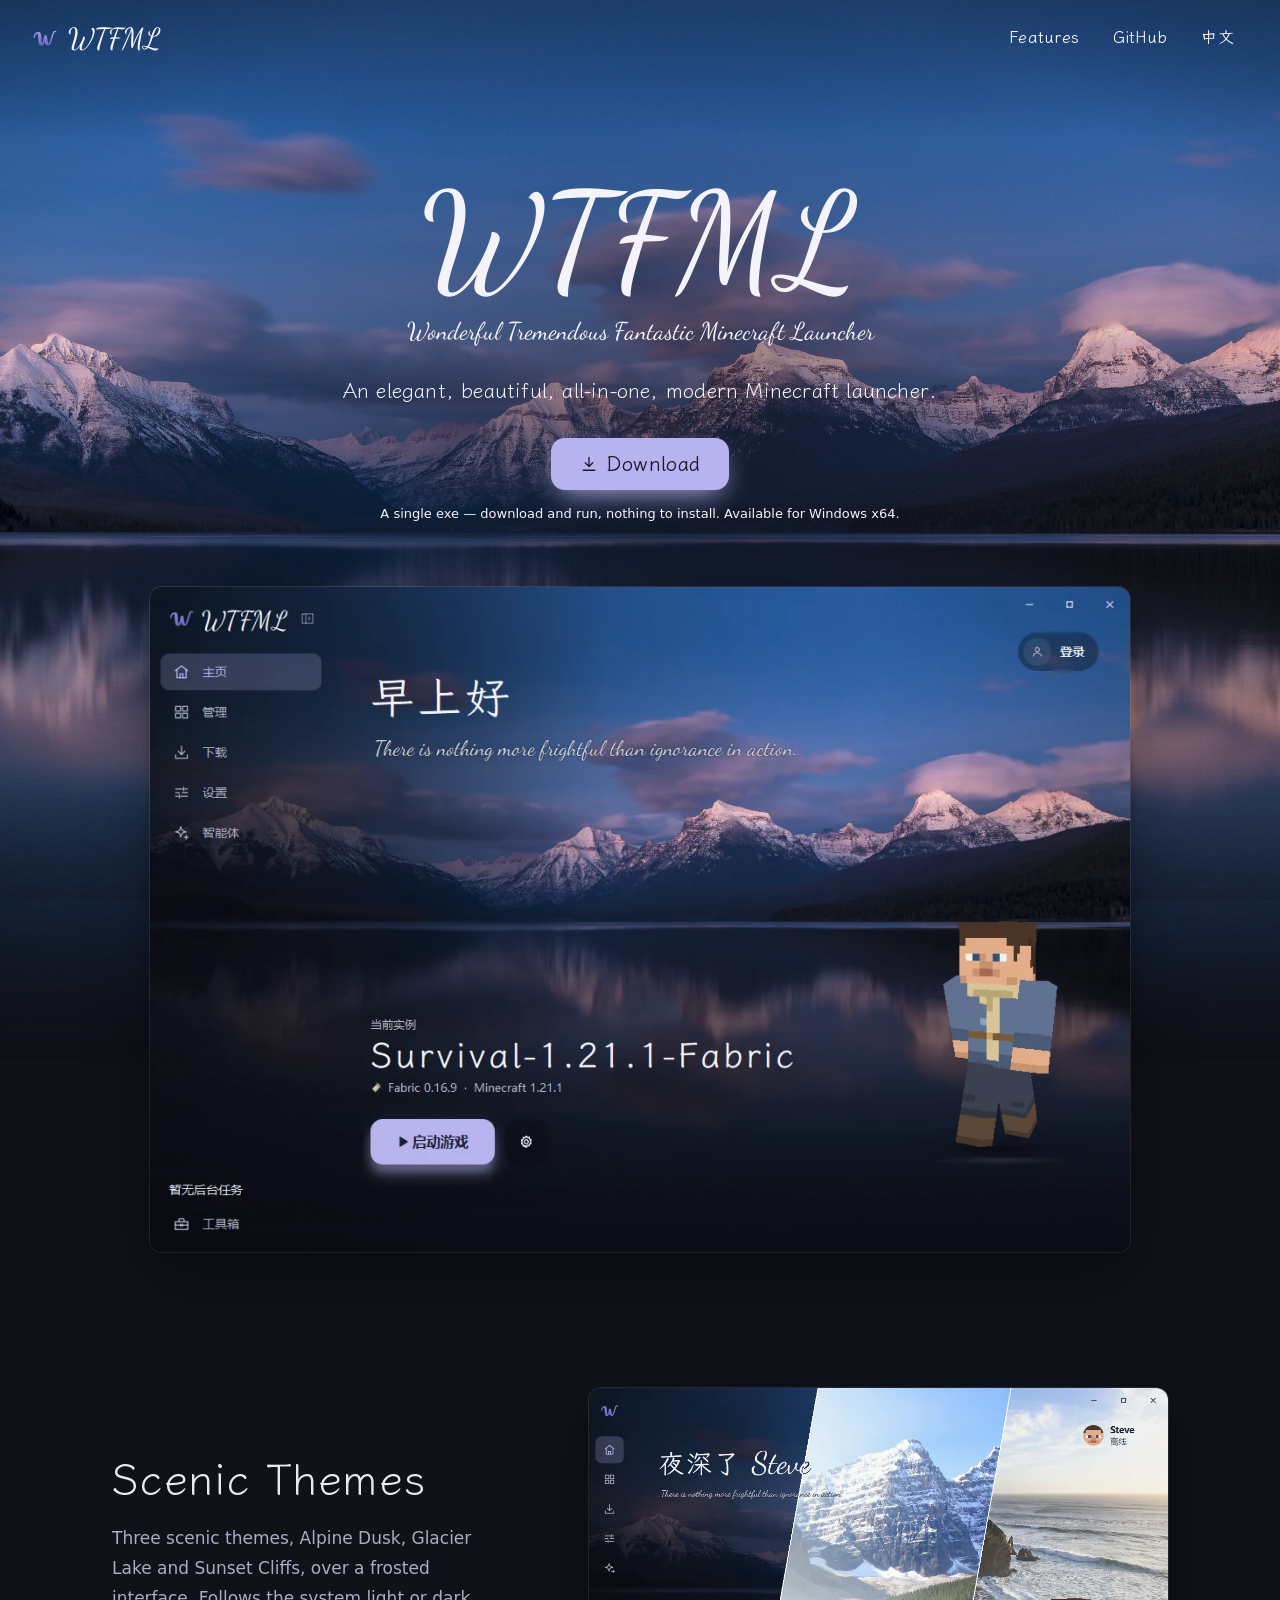
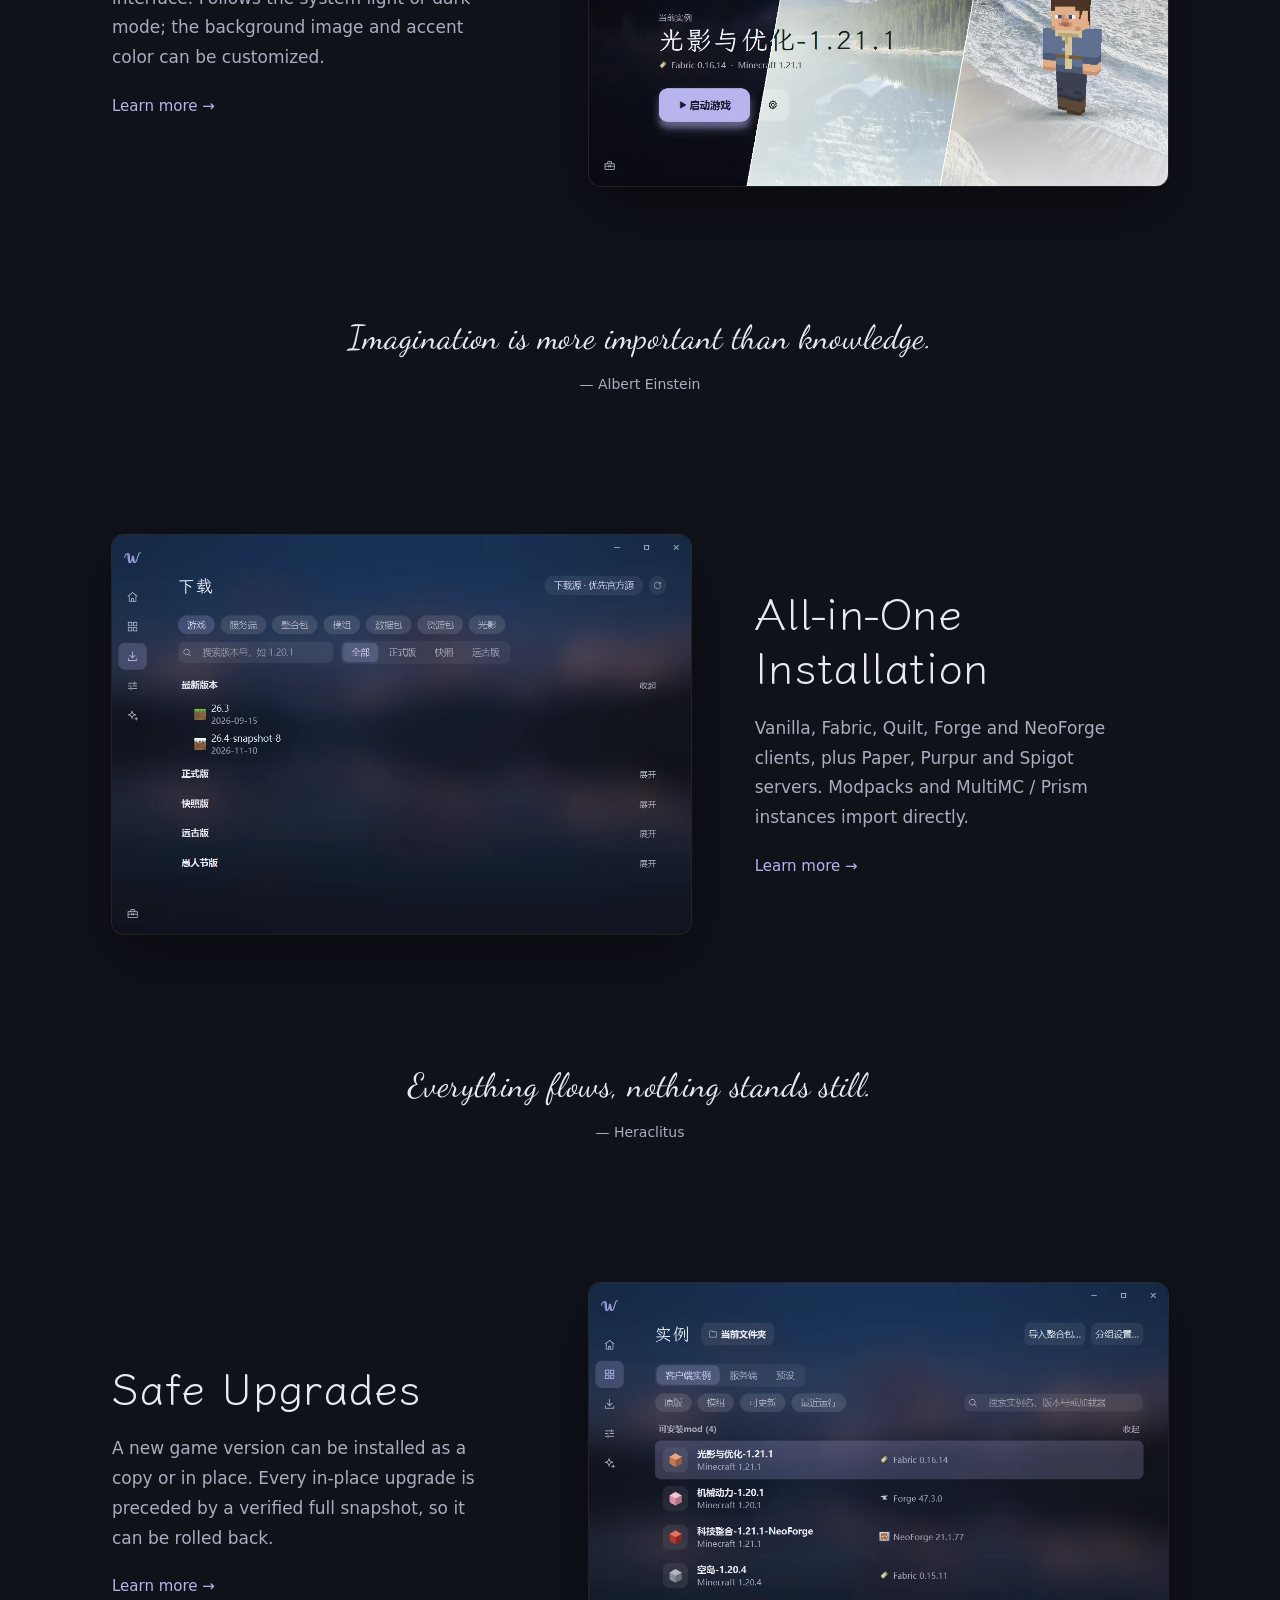
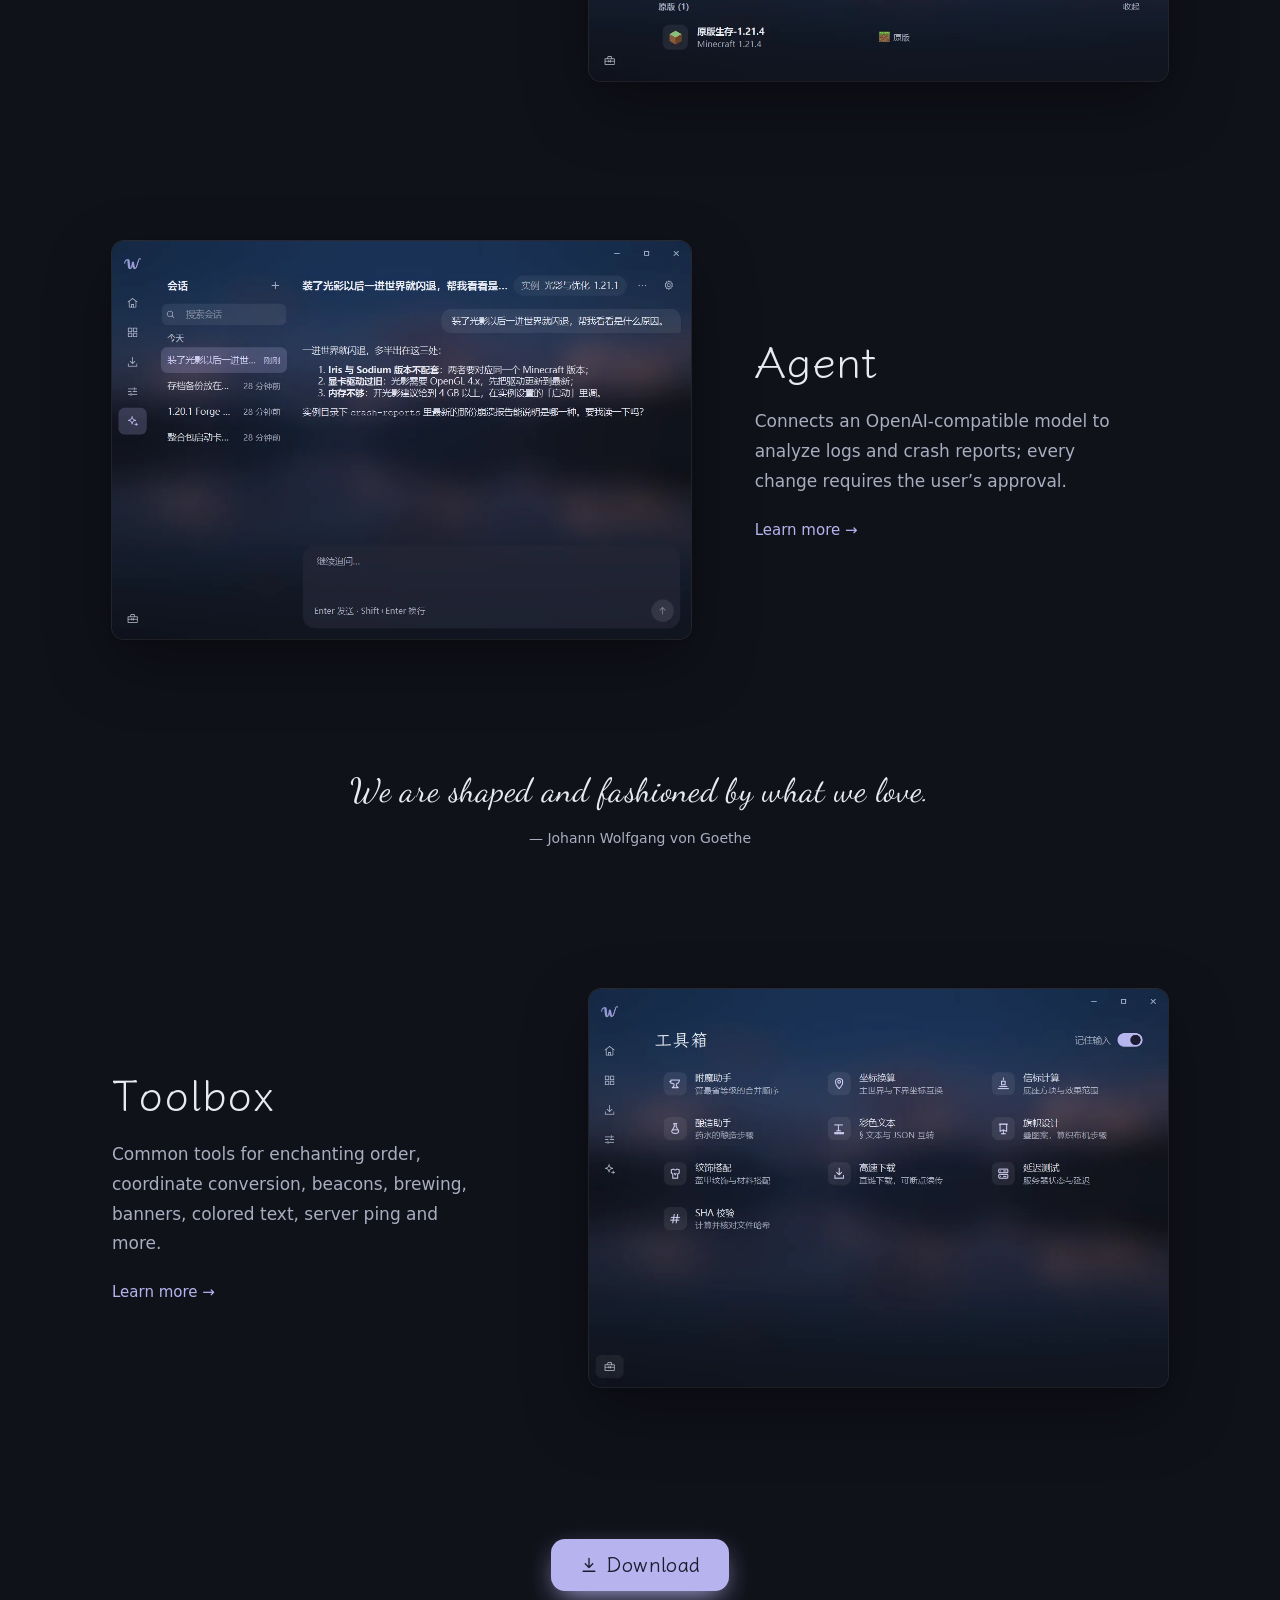
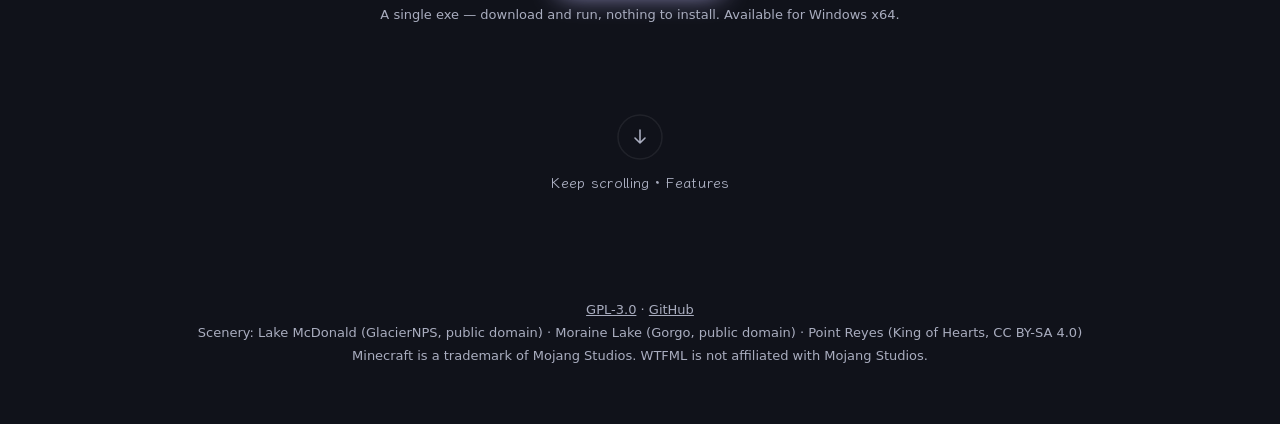
==== en/index.html @ 6bfd7631 "WTFML 官网：首页 + 功能详解，中英两版" ====
<!doctype html>
<html lang="en" data-theme="dark">
<head>
<meta charset="utf-8">
<meta name="viewport" content="width=device-width, initial-scale=1">
<title>WTFML</title>
<meta name="description" content="An elegant, beautiful, all-in-one, modern Minecraft launcher.">
<link rel="alternate" hreflang="zh-CN" href="https://wtfml.github.io/index.html">
<link rel="alternate" hreflang="en" href="https://wtfml.github.io/en/index.html">
<link rel="alternate" hreflang="x-default" href="https://wtfml.github.io/index.html">
<link rel="icon" href="../assets/icon/wtfml.svg" type="image/svg+xml">
<link rel="stylesheet" href="../fonts/fonts.css">
<link rel="stylesheet" href="../css/tokens.css">
<link rel="stylesheet" href="../css/site.css">
</head>
<body class="frost-bg">

<svg width="0" height="0" style="position:absolute" aria-hidden="true">
  <defs><linearGradient id="w-dusk" gradientUnits="userSpaceOnUse" x1="0" y1="4.8" x2="0" y2="19.2"><stop offset="0" stop-color="#A29EE6"/><stop offset="1" stop-color="#6C68BC"/></linearGradient></defs>
</svg>

<header class="hero">
  <nav class="wrap topbar" aria-label="Site">
    <a class="logo" href="./" aria-label="WTFML home"><svg class="mark" viewBox="0 0 24 24" aria-hidden="true"><path d="M2.54 11.76 L2.58 11.42 L2.64 11.11 L2.71 10.81 L2.80 10.53 L2.91 10.26 L3.03 10.00 L3.15 9.75 L3.29 9.53 L3.43 9.31 L3.57 9.11 L3.72 8.93 L3.88 8.77 L4.03 8.62 L4.19 8.49 L4.35 8.37 L4.52 8.28 L4.68 8.20 L4.84 8.13 L5.01 8.09 L5.17 8.07 L5.34 8.08 L5.50 8.13 L5.65 8.21 L5.77 8.33 L5.67 8.38 L5.54 8.40 L5.45 8.44 L5.40 8.52 L5.39 8.66 L5.40 8.86 L5.44 9.11 L5.47 9.41 L5.51 9.76 L5.55 10.15 L5.58 10.56 L5.61 11.01 L5.64 11.48 L5.67 11.97 L5.70 12.48 L5.74 13.00 L5.78 13.54 L5.83 14.08 L5.89 14.63 L5.96 15.18 L6.05 15.73 L6.15 16.28 L6.28 16.82 L6.43 17.35 L6.56 17.67 L6.71 17.96 L6.89 18.23 L7.11 18.47 L7.36 18.67 L7.63 18.84 L7.93 18.95 L8.22 19.02 L8.52 19.04 L8.80 19.03 L9.06 18.99 L9.31 18.92 L9.54 18.83 L9.76 18.73 L9.97 18.61 L10.16 18.46 L10.34 18.29 L10.51 18.11 L10.67 17.91 L10.82 17.69 L10.95 17.45 L11.08 17.20 L11.20 16.93 L11.30 16.64 L11.39 16.38 L11.46 16.13 L11.53 15.89 L11.59 15.64 L11.66 15.39 L11.72 15.14 L11.77 14.89 L11.83 14.65 L11.88 14.40 L11.93 14.16 L11.98 13.92 L12.02 13.68 L12.07 13.44 L12.12 13.21 L12.16 12.98 L12.20 12.76 L12.24 12.54 L12.29 12.32 L12.33 12.11 L12.37 11.90 L12.42 11.70 L12.46 11.51 L12.50 11.32 L12.55 11.13 L12.57 11.06 L12.58 11.01 L12.59 10.97 L12.60 10.94 L12.61 10.93 L12.61 10.92 L12.61 10.92 L12.60 10.94 L12.57 10.97 L12.52 11.02 L12.45 11.08 L12.35 11.15 L12.21 11.23 L12.03 11.29 L11.83 11.31 L11.64 11.31 L11.46 11.29 L11.31 11.26 L11.20 11.22 L11.12 11.18 L11.06 11.16 L11.02 11.14 L10.99 11.13 L10.96 11.03 L10.99 11.30 L11.02 11.60 L11.06 11.90 L11.11 12.20 L11.15 12.51 L11.19 12.82 L11.23 13.12 L11.28 13.43 L11.32 13.73 L11.37 14.03 L11.42 14.33 L11.47 14.63 L11.52 14.93 L11.58 15.22 L11.64 15.50 L11.71 15.78 L11.78 16.06 L11.86 16.33 L11.94 16.60 L12.04 16.86 L12.15 17.12 L12.27 17.36 L12.41 17.60 L12.59 17.85 L12.81 18.10 L13.06 18.31 L13.32 18.49 L13.60 18.62 L13.89 18.71 L14.18 18.77 L14.46 18.79 L14.73 18.78 L14.99 18.75 L15.23 18.70 L15.46 18.64 L15.69 18.56 L15.91 18.46 L16.11 18.34 L16.31 18.20 L16.49 18.04 L16.67 17.87 L16.83 17.68 L16.99 17.48 L17.13 17.27 L17.27 17.04 L17.40 16.80 L17.51 16.55 L17.62 16.28 L17.75 15.90 L17.87 15.53 L17.99 15.16 L18.11 14.78 L18.23 14.39 L18.35 13.99 L18.48 13.60 L18.60 13.20 L18.72 12.80 L18.85 12.40 L18.97 12.00 L19.09 11.60 L19.22 11.20 L19.34 10.81 L19.46 10.42 L19.58 10.04 L19.70 9.66 L19.82 9.29 L19.93 8.92 L20.05 8.57 L20.16 8.22 L20.27 7.89 L20.39 7.57 L20.50 7.27 L20.55 7.14 L20.60 7.02 L20.66 6.91 L20.72 6.82 L20.78 6.73 L20.84 6.65 L20.90 6.59 L20.97 6.53 L21.03 6.48 L21.08 6.45 L21.14 6.42 L21.18 6.40 L21.22 6.39 L21.26 6.38 L21.29 6.39 L21.30 6.39 L21.32 6.40 L21.33 6.41 L21.35 6.41 L21.37 6.42 L21.40 6.44 L21.42 6.48 L21.45 6.53 L21.49 6.62 L21.60 6.80 L21.77 6.93 L21.97 6.98 L22.18 6.95 L22.36 6.84 L22.48 6.68 L22.53 6.48 L22.51 6.27 L22.46 6.12 L22.39 5.95 L22.29 5.79 L22.19 5.65 L22.06 5.52 L21.91 5.42 L21.75 5.34 L21.58 5.29 L21.41 5.26 L21.24 5.25 L21.07 5.26 L20.90 5.29 L20.74 5.34 L20.58 5.40 L20.43 5.48 L20.28 5.57 L20.13 5.67 L19.99 5.79 L19.86 5.92 L19.73 6.06 L19.61 6.21 L19.50 6.38 L19.39 6.56 L19.29 6.75 L19.15 7.07 L19.01 7.40 L18.87 7.74 L18.73 8.09 L18.59 8.45 L18.45 8.82 L18.31 9.19 L18.18 9.58 L18.05 9.96 L17.92 10.36 L17.79 10.75 L17.66 11.15 L17.54 11.55 L17.41 11.96 L17.29 12.36 L17.17 12.76 L17.04 13.15 L16.92 13.55 L16.80 13.94 L16.68 14.32 L16.56 14.70 L16.44 15.07 L16.32 15.43 L16.21 15.77 L16.13 15.96 L16.05 16.14 L15.96 16.31 L15.87 16.46 L15.78 16.60 L15.68 16.73 L15.58 16.84 L15.48 16.93 L15.39 17.01 L15.30 17.08 L15.21 17.12 L15.14 17.16 L15.07 17.18 L15.00 17.18 L14.95 17.15 L14.91 17.11 L14.88 17.05 L14.87 16.98 L14.88 16.90 L14.89 16.82 L14.90 16.74 L14.90 16.65 L14.90 16.56 L14.88 16.46 L14.88 16.37 L14.85 16.24 L14.81 16.09 L14.77 15.92 L14.72 15.75 L14.67 15.55 L14.63 15.35 L14.58 15.13 L14.53 14.89 L14.49 14.65 L14.44 14.40 L14.40 14.13 L14.35 13.86 L14.31 13.58 L14.27 13.30 L14.23 13.00 L14.19 12.71 L14.14 12.40 L14.10 12.10 L14.06 11.79 L14.01 11.48 L13.96 11.16 L13.91 10.85 L13.84 10.51 L13.76 10.26 L13.70 10.14 L13.62 10.01 L13.51 9.89 L13.38 9.78 L13.22 9.67 L13.02 9.59 L12.79 9.53 L12.55 9.50 L12.29 9.51 L12.06 9.56 L11.86 9.65 L11.71 9.75 L11.58 9.85 L11.48 9.94 L11.40 10.03 L11.34 10.13 L11.29 10.22 L11.24 10.31 L11.20 10.40 L11.17 10.50 L11.14 10.59 L11.11 10.69 L11.09 10.78 L11.05 10.97 L11.00 11.17 L10.95 11.38 L10.90 11.59 L10.86 11.81 L10.82 12.03 L10.77 12.25 L10.73 12.48 L10.69 12.70 L10.64 12.93 L10.60 13.16 L10.55 13.39 L10.51 13.63 L10.46 13.86 L10.41 14.09 L10.36 14.33 L10.31 14.56 L10.26 14.80 L10.20 15.03 L10.14 15.26 L10.08 15.49 L10.02 15.72 L9.95 15.95 L9.89 16.16 L9.81 16.37 L9.72 16.57 L9.64 16.74 L9.55 16.89 L9.46 17.03 L9.37 17.14 L9.28 17.23 L9.20 17.31 L9.13 17.36 L9.07 17.40 L9.02 17.42 L8.98 17.41 L8.96 17.38 L8.96 17.33 L8.98 17.27 L9.02 17.21 L9.08 17.15 L9.14 17.09 L9.19 17.03 L9.23 16.97 L9.25 16.90 L9.25 16.82 L9.25 16.71 L9.23 16.58 L9.14 16.15 L9.05 15.71 L8.98 15.25 L8.91 14.78 L8.86 14.29 L8.81 13.79 L8.76 13.29 L8.73 12.79 L8.69 12.28 L8.66 11.78 L8.63 11.29 L8.60 10.80 L8.56 10.33 L8.52 9.87 L8.47 9.42 L8.41 8.99 L8.33 8.57 L8.22 8.16 L8.07 7.77 L7.86 7.41 L7.59 7.06 L7.23 6.76 L6.79 6.53 L6.35 6.44 L5.96 6.44 L5.62 6.47 L5.29 6.51 L4.97 6.56 L4.66 6.62 L4.35 6.72 L4.06 6.83 L3.78 6.98 L3.52 7.15 L3.27 7.34 L3.03 7.55 L2.81 7.79 L2.61 8.04 L2.42 8.31 L2.25 8.59 L2.09 8.89 L1.96 9.20 L1.84 9.53 L1.74 9.86 L1.65 10.21 L1.59 10.56 L1.53 10.92 L1.49 11.29 L1.46 11.65 L1.48 11.86 L1.58 12.05 L1.75 12.18 L1.95 12.24 L2.16 12.22 L2.34 12.12 L2.48 11.96 Z"/></svg><span>WTFML</span></a>
    <a class="nav-item" href="features.html">Features</a>
    <a class="nav-item" href="https://github.com/wtfml/WTFML">GitHub</a>
    <a class="nav-item lang" href="../index.html" hreflang="zh-CN" lang="zh-CN" data-lang="zh" aria-label="切换到中文">中文</a>
  </nav>

  <div class="wrap intro">
    <h1 class="wordmark">WTFML</h1>
    <p class="subtitle" lang="en">Wonderful Tremendous Fantastic Minecraft Launcher</p>
    <p class="tagline"><span>An elegant, beautiful, all-in-one,</span> <span>modern Minecraft launcher.</span></p>
    <a class="btn primary lg" href="https://github.com/wtfml/WTFML/releases/latest">
      <svg class="ico" viewBox="0 0 24 24" aria-hidden="true"><path d="M12 4v11m-4.5-4.5L12 15l4.5-4.5M5 19.5h14"/></svg>Download</a>
    <p class="note cap">A single exe — download and run, nothing to install. Available for Windows x64.</p>
    <img class="shot peek" src="../assets/shots/shot-home.webp" alt="Home page: greeting, quote of the day, current instance and Play button" width="1120" height="760">
  </div>
</header>

<main class="wrap">
  <section class="feature" aria-labelledby="f-look">
    <div class="feature-copy">
      <h2 id="f-look">Scenic Themes</h2>
      <p>Three scenic themes, Alpine Dusk, Glacier Lake and Sunset Cliffs, over a frosted interface. Follows the system light or dark mode; the background image and accent color can be customized.</p>
      <a class="more" href="features.html#appearance">Learn more →</a>
    </div>
    <img class="shot" src="../assets/shots/themes.webp" alt="The home page in all three themes" width="1125" height="774" loading="lazy">
  </section>

  <figure class="quote">
    <blockquote lang="en">Imagination is more important than knowledge.</blockquote>
    <figcaption>— Albert Einstein</figcaption>
  </figure>

  <section class="feature flip" aria-labelledby="f-install">
    <div class="feature-copy">
      <h2 id="f-install">All-in-One Installation</h2>
      <p>Vanilla, Fabric, Quilt, Forge and NeoForge clients, plus Paper, Purpur and Spigot servers. Modpacks and MultiMC / Prism instances import directly.</p>
      <a class="more" href="features.html#install">Learn more →</a>
    </div>
    <img class="shot" src="../assets/shots/shot-download.webp" alt="Download page" width="1125" height="774" loading="lazy">
  </section>

  <figure class="quote">
    <blockquote lang="en">Everything flows, nothing stands still.</blockquote>
    <figcaption>— Heraclitus</figcaption>
  </figure>

  <section class="feature" aria-labelledby="f-upgrade">
    <div class="feature-copy">
      <h2 id="f-upgrade">Safe Upgrades</h2>
      <p>A new game version can be installed as a copy or in place. Every in-place upgrade is preceded by a verified full snapshot, so it can be rolled back.</p>
      <a class="more" href="features.html#instances">Learn more →</a>
    </div>
    <img class="shot" src="../assets/shots/shot-library.webp" alt="Library page: instances and groups" width="1125" height="774" loading="lazy">
  </section>
  <section class="feature flip" aria-labelledby="f-agent">
    <div class="feature-copy">
      <h2 id="f-agent">Agent</h2>
      <p>Connects an OpenAI-compatible model to analyze logs and crash reports; every change requires the user&#8217;s approval.</p>
      <a class="more" href="features.html#agent">Learn more →</a>
    </div>
    <img class="shot" src="../assets/shots/shot-agent.webp" alt="Agent page: a conversation about the selected instance" width="1125" height="774" loading="lazy">
  </section>

  <figure class="quote">
    <blockquote lang="en">We are shaped and fashioned by what we love.</blockquote>
    <figcaption>— Johann Wolfgang von Goethe</figcaption>
  </figure>

  <section class="feature" aria-labelledby="f-toolbox">
    <div class="feature-copy">
      <h2 id="f-toolbox">Toolbox</h2>
      <p>Common tools for enchanting order, coordinate conversion, beacons, brewing, banners, colored text, server ping and more.</p>
      <a class="more" href="features.html#toolbox">Learn more →</a>
    </div>
    <img class="shot" src="../assets/shots/shot-toolbox.webp" alt="Toolbox" width="1125" height="774" loading="lazy">
  </section>

  <section class="closing" aria-label="Download">
    <a class="btn primary lg" href="https://github.com/wtfml/WTFML/releases/latest">
      <svg class="ico" viewBox="0 0 24 24" aria-hidden="true"><path d="M12 4v11m-4.5-4.5L12 15l4.5-4.5M5 19.5h14"/></svg>Download</a>
    <p class="cap">A single exe — download and run, nothing to install. Available for Windows x64.</p>
  </section>
</main>

<a class="next-page" href="features.html" data-next>
  <span class="next-ring" aria-hidden="true"><svg viewBox="0 0 48 48"><circle class="track" cx="24" cy="24" r="22"/><circle class="fill" cx="24" cy="24" r="22" pathLength="1"/></svg><svg class="next-arrow" viewBox="0 0 48 48"><path d="M24 17v13m-5-5 5 5 5-5"/></svg></span>
  <span>Keep scrolling · Features</span>
</a>

<footer class="wrap site-foot">
  <p><a href="https://github.com/wtfml/WTFML/blob/main/LICENSE">GPL-3.0</a> · <a href="https://github.com/wtfml/WTFML">GitHub</a></p>
  <p>Scenery: Lake McDonald (GlacierNPS, public domain) · Moraine Lake (Gorgo, public domain) · Point Reyes (King of Hearts, CC BY-SA 4.0)</p>
  <p>Minecraft is a trademark of Mojang Studios. WTFML is not affiliated with Mojang Studios.</p>
</footer>

<script src="../js/lang.js"></script>
<script src="../js/motion.js"></script>
</body>
</html>
---- fonts/fonts.css ----
/* 自托管字体：霞鹜文楷 Light/Regular（lxgw-wenkai-webfont 1.7.0，unicode-range 分片）+ Dancing Script 400 latin（@fontsource 5.3.0）；许可见各目录 OFL.txt */
/* LXGW WenKai [4] */
@font-face {
  font-family: 'LXGW WenKai';
  font-style: normal;
  font-weight: 300;
  font-display: swap;
  src: url('./lxgw-wenkai/lxgwwenkai-light-subset-4.woff2') format('woff2');
  unicode-range: U+1f1e9-1f1f5, U+1f1f7-1f1ff, U+1f21a, U+1f232, U+1f234-1f237, U+1f250-1f251, U+1f300, U+1f302-1f308, U+1f30a-1f311, U+1f315, U+1f319-1f320, U+1f324, U+1f327, U+1f32a, U+1f32c-1f32d, U+1f330-1f357, U+1f359-1f37e
}
/* LXGW WenKai [5] */
@font-face {
  font-family: 'LXGW WenKai';
  font-style: normal;
  font-weight: 300;
  font-display: swap;
  src: url('./lxgw-wenkai/lxgwwenkai-light-subset-5.woff2') format('woff2');
  unicode-range: U+fee3, U+fef3, U+ff03-ff04, U+ff07, U+ff0a, U+ff17-ff19, U+ff1c-ff1d, U+ff20-ff3a, U+ff3c, U+ff3e-ff5b, U+ff5d, U+ff61-ff65, U+ff67-ff6a, U+ff6c, U+ff6f-ff78, U+ff7a-ff7d, U+ff80-ff84, U+ff86, U+ff89-ff8e, U+ff92, U+ff97-ff9b, U+ff9d-ff9f, U+ffe0-ffe4, U+ffe6, U+ffe9, U+ffeb, U+ffed, U+fffc, U+1f004, U+1f170-1f171, U+1f192-1f195, U+1f198-1f19a, U+1f1e6-1f1e8
}
/* LXGW WenKai [6] */
@font-face {
  font-family: 'LXGW WenKai';
  font-style: normal;
  font-weight: 300;
  font-display: swap;
  src: url('./lxgw-wenkai/lxgwwenkai-light-subset-6.woff2') format('woff2');
  unicode-range: U+f0a7, U+f0b2, U+f0b7, U+f0c9, U+f0d8, U+f0da, U+f0dc-f0dd, U+f0e0, U+f0e6, U+f0eb, U+f0fc, U+f101, U+f104-f105, U+f107, U+f10b, U+f11b, U+f14b, U+f18a, U+f193, U+f1d6-f1d7, U+f244, U+f27a, U+f296, U+f2ae, U+f471, U+f4b3, U+f610-f611, U+f880-f881, U+f8ec, U+f8f5, U+f8ff, U+f901, U+f90a, U+f92c-f92d, U+f934, U+f937, U+f941, U+f965, U+f967, U+f969, U+f96b, U+f96f, U+f974, U+f978-f979, U+f97e, U+f981, U+f98a, U+f98e, U+f997, U+f99c, U+f9b2, U+f9b5, U+f9ba, U+f9be, U+f9ca, U+f9d0-f9d1, U+f9dd, U+f9e0-f9e1, U+f9e4, U+f9f7, U+fa00-fa01, U+fa08, U+fa0a, U+fa11, U+fb01-fb02, U+fdfc, U+fe0e, U+fe30-fe31, U+fe33-fe44, U+fe49-fe52, U+fe54-fe57, U+fe59-fe66, U+fe68-fe6b, U+fe8e, U+fe92-fe93, U+feae, U+feb8, U+fecb-fecc, U+fee0
}
/* LXGW WenKai [21] */
@font-face {
  font-family: 'LXGW WenKai';
  font-style: normal;
  font-weight: 300;
  font-display: swap;
  src: url('./lxgw-wenkai/lxgwwenkai-light-subset-21.woff2') format('woff2');
  unicode-range: U+9f3d-9f3e, U+9f41, U+9f4a-9f4b, U+9f51-9f52, U+9f61-9f63, U+9f66-9f67, U+9f80-9f81, U+9f83, U+9f85-9f8d, U+9f90-9f91, U+9f94-9f96, U+9f98, U+9f9b-9f9c, U+9f9e, U+9fa0, U+9fa2, U+9ff4, U+a001, U+a007, U+a025, U+a046-a047, U+a057, U+a072, U+a078-a079, U+a083, U+a085, U+a100, U+a118, U+a132, U+a134, U+a1f4, U+a242, U+a4a6, U+a4aa, U+a4b0-a4b1, U+a4b3, U+a9c1-a9c2, U+ac00-ac01, U+ac04, U+ac08, U+ac10-ac11, U+ac13-ac16, U+ac19, U+ac1c-ac1d, U+ac24, U+ac70-ac71, U+ac74, U+ac77-ac78, U+ac80-ac81, U+ac83, U+ac8c, U+ac90, U+ac9f-aca0, U+aca8-aca9, U+acac, U+acb0, U+acbd, U+acc1, U+acc4, U+ace0-ace1, U+ace4, U+ace8, U+acf3, U+acf5, U+acfc-acfd, U+ad00, U+ad0c, U+ad11, U+ad1c, U+ad34, U+ad50, U+ad64, U+ad6c, U+ad70, U+ad74, U+ad7f, U+ad81, U+ad8c, U+adc0, U+adc8, U+addc, U+ade0, U+adf8-adf9, U+adfc, U+ae00, U+ae08-ae09, U+ae0b, U+ae30, U+ae34, U+ae38, U+ae40, U+ae4a, U+ae4c, U+ae54, U+ae68, U+aebc, U+aed8, U+af2c-af2d, U+af34
}
/* LXGW WenKai [22] */
@font-face {
  font-family: 'LXGW WenKai';
  font-style: normal;
  font-weight: 300;
  font-display: swap;
  src: url('./lxgw-wenkai/lxgwwenkai-light-subset-22.woff2') format('woff2');
  unicode-range: U+9dfa, U+9e0a, U+9e11, U+9e1a, U+9e1e, U+9e20, U+9e22, U+9e28-9e2c, U+9e2e-9e33, U+9e35-9e3b, U+9e3e, U+9e40-9e44, U+9e46-9e4e, U+9e51, U+9e53, U+9e55-9e58, U+9e5a-9e5c, U+9e5e-9e63, U+9e66-9e6e, U+9e71, U+9e73, U+9e75, U+9e78-9e79, U+9e7c-9e7e, U+9e82, U+9e86-9e88, U+9e8b-9e8c, U+9e90-9e91, U+9e93, U+9e95, U+9e97, U+9e9d, U+9ea4-9ea5, U+9ea9-9eaa, U+9eb4-9eb5, U+9eb8-9eba, U+9ebc-9ebf, U+9ec3, U+9ec9, U+9ecd, U+9ed0, U+9ed2-9ed3, U+9ed5-9ed6, U+9ed9, U+9edc-9edd, U+9edf-9ee0, U+9ee2, U+9ee5, U+9ee7-9eea, U+9eef, U+9ef1, U+9ef3-9ef4, U+9ef6, U+9ef9, U+9efb-9efc, U+9efe, U+9f0b, U+9f0d, U+9f10, U+9f14, U+9f17, U+9f19, U+9f22, U+9f29, U+9f2c, U+9f2f, U+9f31, U+9f37, U+9f39
}
/* LXGW WenKai [23] */
@font-face {
  font-family: 'LXGW WenKai';
  font-style: normal;
  font-weight: 300;
  font-display: swap;
  src: url('./lxgw-wenkai/lxgwwenkai-light-subset-23.woff2') format('woff2');
  unicode-range: U+9c3b, U+9c40, U+9c47-9c49, U+9c53, U+9c57, U+9c64, U+9c72, U+9c77-9c78, U+9c7b, U+9c7f-9c80, U+9c82-9c83, U+9c85-9c8c, U+9c8e-9c92, U+9c94-9c9b, U+9c9e-9ca3, U+9ca5-9ca7, U+9ca9, U+9cab, U+9cad-9cae, U+9cb1-9cb7, U+9cb9-9cbd, U+9cbf-9cc0, U+9cc3, U+9cc5-9cc7, U+9cc9-9cd1, U+9cd3-9cda, U+9cdc-9cdd, U+9cdf, U+9ce1-9ce3, U+9ce5, U+9ce9, U+9cee-9cef, U+9cf3-9cf4, U+9cf6, U+9cfc-9cfd, U+9d02, U+9d08-9d09, U+9d12, U+9d1b, U+9d1e, U+9d26, U+9d28, U+9d37, U+9d3b, U+9d3f, U+9d51, U+9d59, U+9d5c-9d5d, U+9d5f-9d61, U+9d6c, U+9d70, U+9d72, U+9d7a, U+9d7e, U+9d84, U+9d89, U+9d8f, U+9d92, U+9daf, U+9db4, U+9db8, U+9dbc, U+9dc4, U+9dc7, U+9dc9, U+9dd7, U+9ddf, U+9df2, U+9df9
}
/* LXGW WenKai [24] */
@font-face {
  font-family: 'LXGW WenKai';
  font-style: normal;
  font-weight: 300;
  font-display: swap;
  src: url('./lxgw-wenkai/lxgwwenkai-light-subset-24.woff2') format('woff2');
  unicode-range: U+9a5f, U+9a62, U+9a65, U+9a69, U+9a6b, U+9a6e, U+9a75, U+9a77-9a7a, U+9a7d, U+9a80, U+9a83, U+9a85, U+9a87-9a8a, U+9a8d-9a8e, U+9a90, U+9a92-9a93, U+9a95-9a96, U+9a98-9a99, U+9a9b-9aa2, U+9aa5, U+9aa7, U+9aaf-9ab1, U+9ab5-9ab6, U+9ab9-9aba, U+9abc, U+9ac0-9ac4, U+9ac8, U+9acb-9acc, U+9ace-9acf, U+9ad1-9ad2, U+9ad9, U+9adf, U+9ae1, U+9ae3, U+9aea-9aeb, U+9aed-9aef, U+9af4, U+9af9, U+9afb, U+9b03-9b04, U+9b06, U+9b08, U+9b0d, U+9b0f-9b10, U+9b13, U+9b18, U+9b1a, U+9b1f, U+9b22-9b23, U+9b25, U+9b27-9b28, U+9b2a, U+9b2f, U+9b31-9b32, U+9b3b, U+9b43, U+9b46-9b49, U+9b4d-9b4e, U+9b51, U+9b56, U+9b58, U+9b5a, U+9b5c, U+9b5f, U+9b61-9b62, U+9b6f, U+9b77, U+9b80, U+9b88, U+9b8b, U+9b8e, U+9b91, U+9b9f-9ba0, U+9ba8, U+9baa-9bab, U+9bad-9bae, U+9bb0-9bb1, U+9bb8, U+9bc9-9bca, U+9bd3, U+9bd6, U+9bdb, U+9be8, U+9bf0-9bf1, U+9c02, U+9c10, U+9c15, U+9c24, U+9c2d, U+9c32, U+9c39
}
/* LXGW WenKai [25] */
@font-face {
  font-family: 'LXGW WenKai';
  font-style: normal;
  font-weight: 300;
  font-display: swap;
  src: url('./lxgw-wenkai/lxgwwenkai-light-subset-25.woff2') format('woff2');
  unicode-range: U+98c8, U+98cf-98d6, U+98da-98db, U+98dd, U+98e1-98e2, U+98e7-98ea, U+98ec, U+98ee-98ef, U+98f2, U+98f4, U+98fc-98fe, U+9903, U+9905, U+9908, U+990a, U+990c-990d, U+9913-9914, U+9918, U+991a-991b, U+991e, U+9921, U+9928, U+992c, U+992e, U+9935, U+9938-9939, U+993d-993e, U+9945, U+994b-994c, U+9951-9952, U+9954-9955, U+9957, U+995e, U+9963, U+9966-9969, U+996b-996c, U+996f, U+9974-9975, U+9977-9979, U+997d-997e, U+9980-9981, U+9983-9984, U+9987, U+998a-998b, U+998d-9991, U+9993-9995, U+9997-9998, U+99a5, U+99ab-99ae, U+99b1, U+99b3-99b4, U+99bc, U+99bf, U+99c1, U+99c3-99c6, U+99cc, U+99d0, U+99d2, U+99d5, U+99db, U+99dd, U+99e1, U+99ed, U+99f1, U+99ff, U+9a01, U+9a03-9a04, U+9a0e-9a0f, U+9a11-9a13, U+9a19, U+9a1b, U+9a28, U+9a2b, U+9a30, U+9a32, U+9a37, U+9a40, U+9a45, U+9a4a, U+9a4d-9a4e, U+9a52, U+9a55, U+9a57, U+9a5a-9a5b
}
/* LXGW WenKai [26] */
@font-face {
  font-family: 'LXGW WenKai';
  font-style: normal;
  font-weight: 300;
  font-display: swap;
  src: url('./lxgw-wenkai/lxgwwenkai-light-subset-26.woff2') format('woff2');
  unicode-range: U+972a, U+972d, U+9730, U+973d, U+9742, U+9744, U+9748-9749, U+9750-9751, U+975a-975c, U+9763, U+9765-9766, U+976c-976d, U+9773, U+9776, U+977a, U+977c, U+9784-9785, U+978e-978f, U+9791-9792, U+9794-9795, U+9798, U+979a, U+979e, U+97a3, U+97a5-97a6, U+97a8, U+97ab-97ac, U+97ae-97af, U+97b2, U+97b4, U+97c6, U+97cb-97cc, U+97d3, U+97d8, U+97dc, U+97e1, U+97ea-97eb, U+97ee, U+97fb, U+97fe-97ff, U+9801-9803, U+9805-9806, U+9808, U+980c, U+9810-9814, U+9817-9818, U+981e, U+9820-9821, U+9824, U+9828, U+982b-982d, U+9830, U+9834, U+9838-9839, U+983c, U+9846, U+984d-984f, U+9851-9852, U+9854-9855, U+9857-9858, U+985a-985b, U+9862-9863, U+9865, U+9867, U+986b, U+986f-9871, U+9877-9878, U+987c, U+9880, U+9883, U+9885, U+9889, U+988b-988f, U+9893-9895, U+9899-989b, U+989e-989f, U+98a1-98a2, U+98a5-98a7, U+98a9, U+98af, U+98b1, U+98b6, U+98ba, U+98be, U+98c3-98c4, U+98c6-98c7
}
/* LXGW WenKai [27] */
@font-face {
  font-family: 'LXGW WenKai';
  font-style: normal;
  font-weight: 300;
  font-display: swap;
  src: url('./lxgw-wenkai/lxgwwenkai-light-subset-27.woff2') format('woff2');
  unicode-range: U+95b9-95ca, U+95cc-95cd, U+95d4-95d6, U+95d8, U+95e1-95e2, U+95e9, U+95f0-95f1, U+95f3, U+95f6, U+95fc, U+95fe-95ff, U+9602-9604, U+9606-960d, U+960f, U+9611-9613, U+9615-9617, U+9619-961b, U+961d, U+9621, U+9628, U+962f, U+963c-963e, U+9641-9642, U+9649, U+9654, U+965b-965f, U+9661, U+9663, U+9665, U+9667-9668, U+966c, U+9670, U+9672-9674, U+9678, U+967a, U+967d, U+9682, U+9685, U+9688, U+968a, U+968d-968e, U+9695, U+9697-9698, U+969e, U+96a0, U+96a3-96a4, U+96a8, U+96aa, U+96b0-96b1, U+96b3-96b4, U+96b7-96b9, U+96bb-96bd, U+96c9, U+96cb, U+96ce, U+96d1-96d2, U+96d6, U+96d9, U+96db-96dc, U+96de, U+96e0, U+96e3, U+96e9, U+96eb, U+96f0-96f2, U+96f9, U+96ff, U+9701-9702, U+9705, U+9708, U+970a, U+970e-970f, U+9711, U+9719, U+9727
}
/* LXGW WenKai [28] */
@font-face {
  font-family: 'LXGW WenKai';
  font-style: normal;
  font-weight: 300;
  font-display: swap;
  src: url('./lxgw-wenkai/lxgwwenkai-light-subset-28.woff2') format('woff2');
  unicode-range: U+94e7-94ec, U+94ee-94f1, U+94f3, U+94f5, U+94f7, U+94f9, U+94fb-94fd, U+94ff, U+9503-9504, U+9506-9507, U+9509-950a, U+950d-950f, U+9511-9518, U+951a-9520, U+9522, U+9528-952d, U+9530-953a, U+953c-953f, U+9543-9546, U+9548-9550, U+9552-9555, U+9557-955b, U+955d-9568, U+956a-956d, U+9570-9574, U+9583, U+9586, U+9589, U+958e-958f, U+9591-9592, U+9594, U+9598-9599, U+959e-95a0, U+95a2-95a6, U+95a8-95b2, U+95b4, U+95b8
}
/* LXGW WenKai [29] */
@font-face {
  font-family: 'LXGW WenKai';
  font-style: normal;
  font-weight: 300;
  font-display: swap;
  src: url('./lxgw-wenkai/lxgwwenkai-light-subset-29.woff2') format('woff2');
  unicode-range: U+9410-941a, U+941c-942b, U+942d-942e, U+9432-9433, U+9435, U+9438, U+943a, U+943e, U+9444, U+944a, U+9451-9452, U+945a, U+9462-9463, U+9465, U+9470-9487, U+948a-9492, U+9494-9498, U+949a, U+949c-949d, U+94a1, U+94a3-94a4, U+94a8, U+94aa-94ad, U+94af, U+94b2, U+94b4-94ba, U+94bc-94c0, U+94c4, U+94c6-94db, U+94de-94e6
}
/* LXGW WenKai [30] */
@font-face {
  font-family: 'LXGW WenKai';
  font-style: normal;
  font-weight: 300;
  font-display: swap;
  src: url('./lxgw-wenkai/lxgwwenkai-light-subset-30.woff2') format('woff2');
  unicode-range: U+92b7, U+92b9, U+92c1, U+92c5-92c6, U+92c8, U+92cc, U+92d0, U+92d2, U+92e4, U+92ea, U+92ec-92ed, U+92f0, U+92f3, U+92f8, U+92fc, U+9304, U+9306, U+9310, U+9312, U+9315, U+9318, U+931a, U+931e, U+9320-9322, U+9324, U+9326-9329, U+932b-932c, U+932f, U+9331-9332, U+9335-9336, U+933e, U+9340-9341, U+934a-9360, U+9362-9363, U+9365-936b, U+936e, U+9375, U+937e, U+9382, U+938a, U+938c, U+938f, U+9393-9394, U+9396-9397, U+939a, U+93a2, U+93a7, U+93ac-93cd, U+93d0-93d1, U+93d6-93d8, U+93de-93df, U+93e1-93e2, U+93e4, U+93f8, U+93fb, U+93fd, U+940e-940f
}
/* LXGW WenKai [31] */
@font-face {
  font-family: 'LXGW WenKai';
  font-style: normal;
  font-weight: 300;
  font-display: swap;
  src: url('./lxgw-wenkai/lxgwwenkai-light-subset-31.woff2') format('woff2');
  unicode-range: U+914c, U+914e-9150, U+9154, U+9157, U+915a, U+915d-915e, U+9161-9164, U+9169, U+9170, U+9172, U+9174, U+9179-917a, U+917d-917e, U+9182-9183, U+9185, U+918c-918d, U+9190-9191, U+919a, U+919c, U+91a1-91a4, U+91a8, U+91aa-91af, U+91b4-91b5, U+91b8, U+91ba, U+91be, U+91c0-91c1, U+91c6, U+91c8, U+91cb, U+91d0, U+91d2, U+91d7-91d8, U+91dd, U+91e3, U+91e6-91e7, U+91ed, U+91f0, U+91f5, U+91f9, U+9200, U+9205, U+9207-920a, U+920d-920e, U+9210, U+9214-9215, U+921c, U+921e, U+9221, U+9223-9227, U+9229-922a, U+922d, U+9234-9235, U+9237, U+9239-923a, U+923c-9240, U+9244-9246, U+9249, U+924e-924f, U+9251, U+9253, U+9257, U+925b, U+925e, U+9262, U+9264-9266, U+9268, U+926c, U+926f, U+9271, U+927b, U+927e, U+9280, U+9283, U+9285-928a, U+928e, U+9291, U+9293, U+9296, U+9298, U+929c-929d, U+92a8, U+92ab-92ae, U+92b3, U+92b6
}
/* LXGW WenKai [32] */
@font-face {
  font-family: 'LXGW WenKai';
  font-style: normal;
  font-weight: 300;
  font-display: swap;
  src: url('./lxgw-wenkai/lxgwwenkai-light-subset-32.woff2') format('woff2');
  unicode-range: U+8fe2-8fe5, U+8fe8-8fe9, U+8fee, U+8ff3-8ff4, U+8ff8, U+8ffa, U+9004, U+900b, U+9011, U+9015-9016, U+901e, U+9021, U+9026, U+902d, U+902f, U+9031, U+9035-9036, U+9039-903a, U+9041, U+9044-9046, U+904a, U+904f-9052, U+9054-9055, U+9058-9059, U+905b-905e, U+9060-9062, U+9068-9069, U+906f, U+9072, U+9074, U+9076-907a, U+907c-907d, U+9081, U+9083, U+9085, U+9087-908b, U+908f, U+9095, U+9097, U+9099-909b, U+909d, U+90a0-90a1, U+90a8-90a9, U+90ac, U+90b0, U+90b2-90b4, U+90b6, U+90b8, U+90ba, U+90bd-90be, U+90c3-90c5, U+90c7-90c8, U+90cf-90d0, U+90d3, U+90d5, U+90d7, U+90da-90dc, U+90de, U+90e2, U+90e4, U+90e6-90e7, U+90ea-90eb, U+90ef, U+90f4-90f5, U+90f7, U+90fe-9100, U+9104, U+9109, U+910c, U+9112, U+9114-9115, U+9118, U+911c, U+911e, U+9120, U+9122-9123, U+9127, U+912d, U+912f-9132, U+9139-913a, U+9143, U+9146, U+9149-914a
}
/* LXGW WenKai [33] */
@font-face {
  font-family: 'LXGW WenKai';
  font-style: normal;
  font-weight: 300;
  font-display: swap;
  src: url('./lxgw-wenkai/lxgwwenkai-light-subset-33.woff2') format('woff2');
  unicode-range: U+8e2d-8e31, U+8e34-8e35, U+8e39-8e3a, U+8e3d, U+8e40-8e42, U+8e47, U+8e49-8e4b, U+8e50-8e53, U+8e59-8e5a, U+8e5f-8e60, U+8e64, U+8e69, U+8e6c, U+8e70, U+8e74, U+8e76, U+8e7a-8e7c, U+8e7f, U+8e84-8e85, U+8e87, U+8e89, U+8e8b, U+8e8d, U+8e8f-8e90, U+8e94, U+8e99, U+8e9c, U+8e9e, U+8eaa, U+8eac, U+8eb0, U+8eb6, U+8ec0, U+8ec6, U+8eca-8ece, U+8ed2, U+8eda, U+8edf, U+8ee2, U+8eeb, U+8ef8, U+8efb-8efe, U+8f03, U+8f09, U+8f0b, U+8f12-8f15, U+8f1b, U+8f1d, U+8f1f, U+8f29-8f2a, U+8f2f, U+8f36, U+8f38, U+8f3b, U+8f3e-8f3f, U+8f44-8f45, U+8f49, U+8f4d-8f4e, U+8f5f, U+8f6b, U+8f6d, U+8f71-8f73, U+8f75-8f76, U+8f78-8f7a, U+8f7c, U+8f7e, U+8f81-8f82, U+8f84, U+8f87, U+8f8a-8f8b, U+8f8d-8f8f, U+8f94-8f95, U+8f97-8f9a, U+8fa6, U+8fad-8faf, U+8fb2, U+8fb5-8fb7, U+8fba-8fbc, U+8fbf, U+8fc2, U+8fcb, U+8fcd, U+8fd3, U+8fd5, U+8fd7, U+8fda
}
/* LXGW WenKai [34] */
@font-face {
  font-family: 'LXGW WenKai';
  font-style: normal;
  font-weight: 300;
  font-display: swap;
  src: url('./lxgw-wenkai/lxgwwenkai-light-subset-34.woff2') format('woff2');
  unicode-range: U+8caf-8cb0, U+8cb3-8cb4, U+8cb6-8cb9, U+8cbb-8cbd, U+8cbf-8cc4, U+8cc7-8cc8, U+8cca, U+8ccd, U+8cd1, U+8cd3, U+8cdb-8cdc, U+8cde, U+8ce0, U+8ce2-8ce4, U+8ce6-8ce8, U+8cea, U+8ced, U+8cf4, U+8cf8, U+8cfa, U+8cfc-8cfd, U+8d04-8d05, U+8d07-8d08, U+8d0a, U+8d0d, U+8d0f, U+8d13-8d14, U+8d16, U+8d1b, U+8d20, U+8d2e, U+8d30, U+8d32-8d33, U+8d36, U+8d3b, U+8d3d, U+8d40, U+8d42-8d43, U+8d45-8d46, U+8d48-8d4a, U+8d4d, U+8d51, U+8d53, U+8d55, U+8d59, U+8d5c-8d5d, U+8d5f, U+8d61, U+8d66-8d67, U+8d6a, U+8d6d, U+8d71, U+8d73, U+8d84, U+8d90-8d91, U+8d94-8d95, U+8d99, U+8da8, U+8daf, U+8db1, U+8db5, U+8db8, U+8dba, U+8dbc, U+8dbf, U+8dc2, U+8dc4, U+8dc6, U+8dcb, U+8dce-8dcf, U+8dd6-8dd7, U+8dda-8ddb, U+8dde, U+8de1, U+8de3-8de4, U+8de9, U+8deb-8dec, U+8df0-8df1, U+8df6-8dfd, U+8e05, U+8e07, U+8e09-8e0a, U+8e0c, U+8e0e, U+8e10, U+8e14, U+8e1d-8e1f, U+8e23, U+8e26, U+8e2b-8e2c
}
/* LXGW WenKai [35] */
@font-face {
  font-family: 'LXGW WenKai';
  font-style: normal;
  font-weight: 300;
  font-display: swap;
  src: url('./lxgw-wenkai/lxgwwenkai-light-subset-35.woff2') format('woff2');
  unicode-range: U+8b5e, U+8b60, U+8b6c, U+8b6f-8b70, U+8b72, U+8b74, U+8b77, U+8b7d, U+8b80, U+8b83, U+8b8a, U+8b8c, U+8b90, U+8b93, U+8b99-8b9a, U+8ba0, U+8ba3, U+8ba5-8ba7, U+8baa-8bac, U+8bb3-8bb5, U+8bb7, U+8bb9, U+8bc2-8bc3, U+8bc5, U+8bcb-8bcc, U+8bce-8bd0, U+8bd2-8bd4, U+8bd6, U+8bd8-8bd9, U+8bdc, U+8bdf, U+8be3-8be4, U+8be7-8be9, U+8beb-8bec, U+8bee, U+8bf0, U+8bf2-8bf3, U+8bf6, U+8bf9, U+8bfc-8bfd, U+8bff-8c00, U+8c02, U+8c04, U+8c06-8c07, U+8c0c, U+8c0f, U+8c11-8c12, U+8c14-8c1b, U+8c1d-8c21, U+8c24-8c25, U+8c27, U+8c2a-8c2c, U+8c2e-8c30, U+8c32-8c36, U+8c3f, U+8c47-8c4c, U+8c4e-8c50, U+8c54-8c56, U+8c62, U+8c68, U+8c6c, U+8c73, U+8c78, U+8c7a, U+8c82, U+8c85, U+8c89-8c8a, U+8c8d-8c8e, U+8c90, U+8c93-8c94, U+8c98, U+8c9d-8c9e, U+8ca0-8ca2, U+8ca7-8cac
}
/* LXGW WenKai [36] */
@font-face {
  font-family: 'LXGW WenKai';
  font-style: normal;
  font-weight: 300;
  font-display: swap;
  src: url('./lxgw-wenkai/lxgwwenkai-light-subset-36.woff2') format('woff2');
  unicode-range: U+8a02-8a03, U+8a07-8a0a, U+8a0e-8a0f, U+8a13, U+8a15-8a18, U+8a1a-8a1b, U+8a1d, U+8a1f, U+8a22-8a23, U+8a25, U+8a2b, U+8a2d, U+8a31, U+8a33-8a34, U+8a36-8a38, U+8a3a, U+8a3c, U+8a3e, U+8a40-8a41, U+8a46, U+8a48, U+8a50, U+8a52, U+8a54-8a55, U+8a58, U+8a5b, U+8a5d-8a63, U+8a66, U+8a69-8a6b, U+8a6d-8a6e, U+8a70, U+8a72-8a73, U+8a7a, U+8a85, U+8a87, U+8a8a, U+8a8c-8a8d, U+8a90-8a92, U+8a95, U+8a98, U+8aa0-8aa1, U+8aa3-8aa6, U+8aa8-8aa9, U+8aac-8aae, U+8ab0, U+8ab2, U+8ab8-8ab9, U+8abc, U+8abe-8abf, U+8ac7, U+8acf, U+8ad2, U+8ad6-8ad7, U+8adb-8adc, U+8adf, U+8ae1, U+8ae6-8ae8, U+8aeb, U+8aed-8aee, U+8af1, U+8af3-8af4, U+8af7-8af8, U+8afa, U+8afe, U+8b00-8b02, U+8b07, U+8b0a, U+8b0c, U+8b0e, U+8b10, U+8b17, U+8b19, U+8b1b, U+8b1d, U+8b20-8b21, U+8b26, U+8b28, U+8b2c, U+8b33, U+8b39, U+8b3e-8b3f, U+8b41, U+8b45, U+8b49, U+8b4c, U+8b4f, U+8b57-8b58, U+8b5a, U+8b5c
}
/* LXGW WenKai [37] */
@font-face {
  font-family: 'LXGW WenKai';
  font-style: normal;
  font-weight: 300;
  font-display: swap;
  src: url('./lxgw-wenkai/lxgwwenkai-light-subset-37.woff2') format('woff2');
  unicode-range: U+8869-886a, U+886e-886f, U+8872, U+8879, U+887d-887f, U+8882, U+8884-8886, U+8888, U+888f, U+8892-8893, U+889b, U+88a2, U+88a4, U+88a6, U+88a8, U+88aa, U+88ae, U+88b1, U+88b4, U+88b7, U+88bc, U+88c0, U+88c6-88c9, U+88ce-88cf, U+88d1-88d3, U+88d8, U+88db-88dd, U+88df, U+88e1-88e3, U+88e5, U+88e8, U+88ec, U+88f0-88f1, U+88f3-88f4, U+88fc-88fe, U+8900, U+8902, U+8906-8907, U+8909-890c, U+8912-8915, U+8918-891b, U+8921, U+8925, U+892b, U+8930, U+8932, U+8934, U+8936, U+893b, U+893d, U+8941, U+894c, U+8955-8956, U+8959, U+895c, U+895e-8960, U+8966, U+896a, U+896c, U+896f-8970, U+8972, U+897b, U+897e, U+8980, U+8983, U+8985, U+8987-8988, U+898c, U+898f, U+8993, U+8997, U+899a, U+89a1, U+89a7, U+89a9-89aa, U+89b2-89b3, U+89b7, U+89c0, U+89c7, U+89ca-89cc, U+89ce-89d1, U+89d6, U+89da, U+89dc, U+89de, U+89e5, U+89e7, U+89eb, U+89ef, U+89f1, U+89f3-89f4, U+89f8, U+89ff, U+8a01
}
/* LXGW WenKai [38] */
@font-face {
  font-family: 'LXGW WenKai';
  font-style: normal;
  font-weight: 300;
  font-display: swap;
  src: url('./lxgw-wenkai/lxgwwenkai-light-subset-38.woff2') format('woff2');
  unicode-range: U+86e4, U+86e6, U+86e9, U+86ed, U+86ef-86f4, U+86f8-86f9, U+86fb, U+86fe, U+8703, U+8706-870a, U+870d, U+8711-8713, U+871a, U+871e, U+8722-8723, U+8725, U+8729, U+872e, U+8731, U+8734, U+8737, U+873a-873b, U+873e-8740, U+8742, U+8747-8748, U+8753, U+8755, U+8757-8758, U+875d, U+875f, U+8762-8766, U+8768, U+876e, U+8770, U+8772, U+8775, U+8778, U+877b-877e, U+8782, U+8785, U+8788, U+878b, U+8793, U+8797, U+879a, U+879e-87a0, U+87a2-87a3, U+87a8, U+87ab-87ad, U+87af, U+87b3, U+87b5, U+87bd, U+87c0, U+87c4, U+87c6, U+87ca-87cb, U+87d1-87d2, U+87db-87dc, U+87de, U+87e0, U+87e5, U+87ea, U+87ec, U+87ee, U+87f2-87f3, U+87fb, U+87fd-87fe, U+8802-8803, U+8805, U+880a-880b, U+880d, U+8813-8816, U+8819, U+881b, U+881f, U+8821, U+8823, U+8831-8832, U+8835-8836, U+8839, U+883b-883c, U+8844, U+8846, U+884a, U+884e, U+8852-8853, U+8855, U+8859, U+885b, U+885d-885e, U+8862, U+8864
}
/* LXGW WenKai [39] */
@font-face {
  font-family: 'LXGW WenKai';
  font-style: normal;
  font-weight: 300;
  font-display: swap;
  src: url('./lxgw-wenkai/lxgwwenkai-light-subset-39.woff2') format('woff2');
  unicode-range: U+8532, U+8534-8535, U+8538-853a, U+853c, U+8543, U+8545, U+8548, U+854e, U+8553, U+8556-8557, U+8559, U+855e, U+8561, U+8564-8565, U+8568-856a, U+856d, U+856f-8570, U+8572, U+8576, U+8579-857b, U+8580, U+8585-8586, U+8588, U+858a, U+858f, U+8591, U+8594, U+8599, U+859c, U+85a2, U+85a4, U+85a6, U+85a8-85a9, U+85ab-85ac, U+85ae, U+85b7-85b9, U+85be, U+85c1, U+85c7, U+85cd, U+85d0, U+85d3, U+85d5, U+85dc-85dd, U+85df-85e0, U+85e5-85e6, U+85e8-85ea, U+85f4, U+85f9, U+85fe-85ff, U+8602, U+8605-8607, U+860a-860b, U+8616, U+8618, U+861a, U+8627, U+8629, U+862d, U+8638, U+863c, U+863f, U+864d, U+864f, U+8652-8655, U+865b-865c, U+865f, U+8662, U+8667, U+866c, U+866e, U+8671, U+8675, U+867a-867c, U+867f, U+868b, U+868d, U+8693, U+869c-869d, U+86a1, U+86a3-86a4, U+86a7-86a9, U+86ac, U+86af-86b1, U+86b4-86b6, U+86ba, U+86c0, U+86c4, U+86c6, U+86c9-86ca, U+86cd-86d1, U+86d4, U+86d8, U+86de-86df
}
/* LXGW WenKai [40] */
@font-face {
  font-family: 'LXGW WenKai';
  font-style: normal;
  font-weight: 300;
  font-display: swap;
  src: url('./lxgw-wenkai/lxgwwenkai-light-subset-40.woff2') format('woff2');
  unicode-range: U+83b4, U+83b6, U+83b8, U+83ba, U+83bc-83bd, U+83bf-83c0, U+83c2, U+83c5, U+83c8-83c9, U+83cb, U+83d1, U+83d3-83d6, U+83d8, U+83db, U+83dd, U+83df, U+83e1, U+83e5, U+83ea-83eb, U+83f0, U+83f4, U+83f8-83f9, U+83fb, U+83fd, U+83ff, U+8401, U+8406, U+840a-840b, U+840f, U+8411, U+8418, U+841c, U+8420, U+8422-8424, U+8426, U+8429, U+842c, U+8438-8439, U+843b-843c, U+843f, U+8446-8447, U+8449, U+844e, U+8451-8452, U+8456, U+8459-845a, U+845c, U+8462, U+8466, U+846d, U+846f-8470, U+8473, U+8476-8478, U+847a, U+847d, U+8484-8485, U+8487, U+8489, U+848c, U+848e, U+8490, U+8493-8494, U+8497, U+849b, U+849e-849f, U+84a1, U+84a5, U+84a8, U+84af, U+84b4, U+84b9-84bf, U+84c1-84c2, U+84c5-84c7, U+84ca-84cb, U+84cd, U+84d0-84d1, U+84d3, U+84d6, U+84df-84e0, U+84e2-84e3, U+84e5-84e7, U+84ee, U+84f3, U+84f6, U+84fa, U+84fc, U+84ff-8500, U+850c, U+8511, U+8514-8515, U+8517-8518, U+851f, U+8523, U+8525-8526, U+8529, U+852b, U+852d
}
/* LXGW WenKai [41] */
@font-face {
  font-family: 'LXGW WenKai';
  font-style: normal;
  font-weight: 300;
  font-display: swap;
  src: url('./lxgw-wenkai/lxgwwenkai-light-subset-41.woff2') format('woff2');
  unicode-range: U+82a9-82ab, U+82ae, U+82b0, U+82b2, U+82b4-82b6, U+82bc, U+82be, U+82c0-82c2, U+82c4-82c8, U+82ca-82cc, U+82ce, U+82d0, U+82d2-82d3, U+82d5-82d6, U+82d8-82d9, U+82dc-82de, U+82e0-82e4, U+82e7, U+82e9-82eb, U+82ed-82ee, U+82f3-82f4, U+82f7-82f8, U+82fa-8301, U+8306-8308, U+830c-830d, U+830f, U+8311, U+8313-8315, U+8318, U+831a-831b, U+831d, U+8324, U+8327, U+832a, U+832c-832d, U+832f, U+8331-8334, U+833a-833c, U+8340, U+8343-8345, U+8347-8348, U+834a, U+834c, U+834f, U+8351, U+8356, U+8358-835c, U+835e, U+8360, U+8364-8366, U+8368-836a, U+836c-836e, U+8373, U+8378, U+837b-837d, U+837f-8380, U+8382, U+8388, U+838a-838b, U+8392, U+8394, U+8396, U+8398-8399, U+839b-839c, U+83a0, U+83a2-83a3, U+83a8-83aa, U+83ae-83b0, U+83b3
}
/* LXGW WenKai [42] */
@font-face {
  font-family: 'LXGW WenKai';
  font-style: normal;
  font-weight: 300;
  font-display: swap;
  src: url('./lxgw-wenkai/lxgwwenkai-light-subset-42.woff2') format('woff2');
  unicode-range: U+814d-814e, U+8151, U+8153, U+8158-815a, U+815e, U+8160, U+8166-8169, U+816b, U+816d, U+8171, U+8173-8174, U+8178, U+817c-817d, U+8182, U+8188, U+8191, U+8198-819b, U+81a0, U+81a3, U+81a5-81a6, U+81a9, U+81b6, U+81ba-81bb, U+81bd, U+81bf, U+81c1, U+81c3, U+81c6, U+81c9-81ca, U+81cc-81cd, U+81d1, U+81d3-81d4, U+81d8, U+81db-81dc, U+81de-81df, U+81e5, U+81e7-81e9, U+81eb-81ec, U+81ee-81ef, U+81f5, U+81f8, U+81fa, U+81fc, U+81fe, U+8200-8202, U+8204, U+8208-820a, U+820e-8210, U+8216-8218, U+821b-821c, U+8221-8224, U+8226-8228, U+822b, U+822d, U+822f, U+8232-8234, U+8237-8238, U+823a-823b, U+823e, U+8244, U+8249, U+824b, U+824f, U+8259-825a, U+825f, U+8266, U+8268, U+826e, U+8271, U+8276-8279, U+827d, U+827f, U+8283-8284, U+8288-828a, U+828d-8291, U+8293-8294, U+8296-8298, U+829f-82a1, U+82a3-82a4, U+82a7-82a8
}
/* LXGW WenKai [43] */
@font-face {
  font-family: 'LXGW WenKai';
  font-style: normal;
  font-weight: 300;
  font-display: swap;
  src: url('./lxgw-wenkai/lxgwwenkai-light-subset-43.woff2') format('woff2');
  unicode-range: U+7ffa, U+7ffe, U+8004, U+8006, U+800b, U+800e, U+8011-8012, U+8014, U+8016, U+8018-8019, U+801c, U+801e, U+8026-802a, U+8031, U+8034-8035, U+8037, U+8043, U+804b, U+804d, U+8052, U+8056, U+8059, U+805e, U+8061, U+8068-8069, U+806e-8074, U+8076-8078, U+807c-8080, U+8082, U+8084-8085, U+8088, U+808f, U+8093, U+809c, U+809f, U+80ab, U+80ad-80ae, U+80b1, U+80b6-80b8, U+80bc-80bd, U+80c2, U+80c4, U+80ca, U+80cd, U+80d1, U+80d4, U+80d7, U+80d9-80db, U+80dd, U+80e0, U+80e4-80e5, U+80e7-80ed, U+80ef-80f1, U+80f3-80f4, U+80fc, U+8101, U+8104-8105, U+8107-8108, U+810c-810e, U+8112-8115, U+8117-8119, U+811b-811f, U+8121-8130, U+8132-8134, U+8137, U+8139, U+813f-8140, U+8142, U+8146, U+8148
}
/* LXGW WenKai [44] */
@font-face {
  font-family: 'LXGW WenKai';
  font-style: normal;
  font-weight: 300;
  font-display: swap;
  src: url('./lxgw-wenkai/lxgwwenkai-light-subset-44.woff2') format('woff2');
  unicode-range: U+7ed7, U+7edb, U+7ee0-7ee2, U+7ee5-7ee6, U+7ee8, U+7eeb, U+7ef0-7ef2, U+7ef6, U+7efa-7efb, U+7efe, U+7f01-7f04, U+7f08, U+7f0a-7f12, U+7f17, U+7f19, U+7f1b-7f1c, U+7f1f, U+7f21-7f23, U+7f25-7f28, U+7f2a-7f33, U+7f35-7f37, U+7f3d, U+7f42, U+7f44-7f45, U+7f4c-7f4d, U+7f52, U+7f54, U+7f58-7f59, U+7f5d, U+7f5f-7f61, U+7f63, U+7f65, U+7f68, U+7f70-7f71, U+7f73-7f75, U+7f77, U+7f79, U+7f7d-7f7e, U+7f85-7f86, U+7f88-7f89, U+7f8b-7f8c, U+7f90-7f91, U+7f94-7f96, U+7f98-7f9b, U+7f9d, U+7f9f, U+7fa3, U+7fa7-7fa9, U+7fac-7fb2, U+7fb4, U+7fb6, U+7fb8, U+7fbc, U+7fbf-7fc0, U+7fc3, U+7fca, U+7fcc, U+7fce, U+7fd2, U+7fd5, U+7fd9-7fdb, U+7fdf, U+7fe3, U+7fe5-7fe7, U+7fe9, U+7feb-7fec, U+7fee-7fef, U+7ff1, U+7ff3-7ff4, U+7ff9
}
/* LXGW WenKai [45] */
@font-face {
  font-family: 'LXGW WenKai';
  font-style: normal;
  font-weight: 300;
  font-display: swap;
  src: url('./lxgw-wenkai/lxgwwenkai-light-subset-45.woff2') format('woff2');
  unicode-range: U+7dc4, U+7dc7-7dc8, U+7dca-7dcd, U+7dcf, U+7dd1-7dd2, U+7dd4, U+7dd6-7dd8, U+7dda-7de0, U+7de2-7de6, U+7de8-7ded, U+7def, U+7df1-7df5, U+7df7, U+7df9, U+7dfb-7dfc, U+7dfe-7e02, U+7e04, U+7e08-7e0b, U+7e12, U+7e1b, U+7e1e, U+7e20, U+7e22-7e23, U+7e26, U+7e29, U+7e2b, U+7e2e-7e2f, U+7e31, U+7e37, U+7e39-7e3e, U+7e40, U+7e43-7e44, U+7e46-7e47, U+7e4a-7e4b, U+7e4d-7e4e, U+7e51, U+7e54-7e56, U+7e58-7e5b, U+7e5d-7e5e, U+7e61, U+7e66-7e67, U+7e69-7e6b, U+7e6d, U+7e70, U+7e73, U+7e77, U+7e79, U+7e7b-7e7d, U+7e81-7e82, U+7e8c-7e8d, U+7e8f, U+7e92-7e94, U+7e96, U+7e98, U+7e9a-7e9c, U+7e9e-7e9f, U+7ea1, U+7ea3, U+7ea5, U+7ea8-7ea9, U+7eab, U+7ead-7eae, U+7eb0, U+7ebb, U+7ebe, U+7ec0-7ec2, U+7ec9, U+7ecb-7ecc, U+7ed0, U+7ed4
}
/* LXGW WenKai [46] */
@font-face {
  font-family: 'LXGW WenKai';
  font-style: normal;
  font-weight: 300;
  font-display: swap;
  src: url('./lxgw-wenkai/lxgwwenkai-light-subset-46.woff2') format('woff2');
  unicode-range: U+7ccc-7ccd, U+7cd7, U+7cdc, U+7cde, U+7ce0, U+7ce4-7ce5, U+7ce7-7ce8, U+7cec, U+7cf0, U+7cf5-7cf9, U+7cfc, U+7cfe, U+7d00, U+7d04-7d0b, U+7d0d, U+7d10-7d14, U+7d17-7d19, U+7d1b-7d1f, U+7d21, U+7d24-7d26, U+7d28-7d2a, U+7d2c-7d2e, U+7d30-7d31, U+7d33, U+7d35-7d36, U+7d38-7d3a, U+7d40, U+7d42-7d44, U+7d46, U+7d4b-7d4c, U+7d4f, U+7d51, U+7d54-7d56, U+7d58, U+7d5b-7d5c, U+7d5e, U+7d61-7d63, U+7d66, U+7d68, U+7d6a-7d6c, U+7d6f, U+7d71-7d73, U+7d75-7d77, U+7d79-7d7a, U+7d7e, U+7d81, U+7d84-7d8b, U+7d8d, U+7d8f, U+7d91, U+7d94, U+7d96, U+7d98-7d9a, U+7d9c-7da0, U+7da2, U+7da6, U+7daa-7db1, U+7db4-7db8, U+7dba-7dbf, U+7dc1
}
/* LXGW WenKai [47] */
@font-face {
  font-family: 'LXGW WenKai';
  font-style: normal;
  font-weight: 300;
  font-display: swap;
  src: url('./lxgw-wenkai/lxgwwenkai-light-subset-47.woff2') format('woff2');
  unicode-range: U+7bc3-7bc4, U+7bc6, U+7bc8-7bcc, U+7bd1, U+7bd3-7bd4, U+7bd9-7bda, U+7bdd, U+7be0-7be1, U+7be4-7be6, U+7be9-7bea, U+7bef, U+7bf4, U+7bf6, U+7bfc, U+7bfe, U+7c01, U+7c03, U+7c07-7c08, U+7c0a-7c0d, U+7c0f, U+7c11, U+7c15-7c16, U+7c19, U+7c1e-7c21, U+7c23-7c24, U+7c26, U+7c28-7c33, U+7c35, U+7c37-7c3b, U+7c3d-7c3e, U+7c40-7c41, U+7c43, U+7c47-7c48, U+7c4c, U+7c50, U+7c53-7c54, U+7c59, U+7c5f-7c60, U+7c63-7c65, U+7c6c, U+7c6e, U+7c72, U+7c74, U+7c79-7c7a, U+7c7c, U+7c81-7c82, U+7c84-7c85, U+7c88, U+7c8a-7c91, U+7c93-7c96, U+7c99, U+7c9b-7c9e, U+7ca0-7ca2, U+7ca6-7ca9, U+7cac, U+7caf-7cb3, U+7cb5-7cb7, U+7cba-7cbd, U+7cbf-7cc2, U+7cc5, U+7cc7-7cc9
}
/* LXGW WenKai [48] */
@font-face {
  font-family: 'LXGW WenKai';
  font-style: normal;
  font-weight: 300;
  font-display: swap;
  src: url('./lxgw-wenkai/lxgwwenkai-light-subset-48.woff2') format('woff2');
  unicode-range: U+7aca, U+7ad1-7ad2, U+7ada-7add, U+7ae1, U+7ae4, U+7ae6, U+7af4-7af7, U+7afa-7afb, U+7afd-7b0a, U+7b0c, U+7b0e-7b0f, U+7b13, U+7b15-7b16, U+7b18-7b19, U+7b1e-7b20, U+7b22-7b25, U+7b29-7b2b, U+7b2d-7b2e, U+7b30-7b3b, U+7b3e-7b3f, U+7b41-7b42, U+7b44-7b47, U+7b4a, U+7b4c-7b50, U+7b58, U+7b5a, U+7b5c, U+7b60, U+7b66-7b67, U+7b69, U+7b6c-7b6f, U+7b72-7b76, U+7b7b-7b7d, U+7b7f, U+7b82, U+7b85, U+7b87, U+7b8b-7b96, U+7b98-7b99, U+7b9b-7b9f, U+7ba2-7ba4, U+7ba6-7bac, U+7bae-7bb0, U+7bb4, U+7bb7-7bb9, U+7bbb, U+7bc0-7bc1
}
/* LXGW WenKai [49] */
@font-face {
  font-family: 'LXGW WenKai';
  font-style: normal;
  font-weight: 300;
  font-display: swap;
  src: url('./lxgw-wenkai/lxgwwenkai-light-subset-49.woff2') format('woff2');
  unicode-range: U+797c, U+797e-7980, U+7982, U+7986-7987, U+7989-798e, U+7992, U+7994-7995, U+7997-7998, U+799a-799c, U+799f, U+79a3-79a6, U+79a8-79ac, U+79ae-79b1, U+79b3-79b5, U+79b8, U+79ba, U+79bf, U+79c2, U+79c6, U+79c8, U+79cf, U+79d5-79d6, U+79dd-79de, U+79e3, U+79e7-79e8, U+79eb, U+79ed, U+79f4, U+79f7-79f8, U+79fa, U+79fe, U+7a02-7a03, U+7a05, U+7a0a, U+7a14, U+7a17, U+7a19, U+7a1c, U+7a1e-7a1f, U+7a23, U+7a25-7a26, U+7a2c, U+7a2e, U+7a30-7a32, U+7a36-7a37, U+7a39, U+7a3c, U+7a40, U+7a42, U+7a47, U+7a49, U+7a4c-7a4f, U+7a51, U+7a55, U+7a5b, U+7a5d-7a5e, U+7a62-7a63, U+7a66, U+7a68-7a69, U+7a6b, U+7a70, U+7a78, U+7a80, U+7a85-7a88, U+7a8a, U+7a90, U+7a93-7a96, U+7a98, U+7a9b-7a9c, U+7a9e, U+7aa0-7aa1, U+7aa3, U+7aa8-7aaa, U+7aac-7ab0, U+7ab3, U+7ab8, U+7aba, U+7abd-7abf, U+7ac4-7ac5, U+7ac7-7ac8
}
/* LXGW WenKai [50] */
@font-face {
  font-family: 'LXGW WenKai';
  font-style: normal;
  font-weight: 300;
  font-display: swap;
  src: url('./lxgw-wenkai/lxgwwenkai-light-subset-50.woff2') format('woff2');
  unicode-range: U+783e, U+7841-7844, U+7847-7849, U+784b-784c, U+784e-7854, U+7856-7857, U+7859-785a, U+7865, U+7869-786a, U+786d, U+786f, U+7876-7877, U+787c, U+787e-787f, U+7881, U+7887-7889, U+7893-7894, U+7898-789e, U+78a1, U+78a3, U+78a5, U+78a9, U+78ad, U+78b2, U+78b4, U+78b6, U+78b9-78ba, U+78bc, U+78bf, U+78c3, U+78c9, U+78cb, U+78d0-78d2, U+78d4, U+78d9-78da, U+78dc, U+78de, U+78e1, U+78e5-78e6, U+78ea, U+78ec, U+78ef, U+78f1-78f2, U+78f4, U+78fa-78fb, U+78fe, U+7901-7902, U+7905, U+7907, U+7909, U+790b-790c, U+790e, U+7910, U+7913, U+7919-791b, U+791e-791f, U+7921, U+7924, U+7926, U+792a-792b, U+7934, U+7936, U+7939, U+793b, U+793d, U+7940, U+7942-7943, U+7945-7947, U+7949-794a, U+794c, U+794e-7951, U+7953-7955, U+7957-795a, U+795c, U+795f-7960, U+7962, U+7964, U+7966-7967, U+7969, U+796b, U+796f, U+7972, U+7974, U+7979, U+797b
}
/* LXGW WenKai [51] */
@font-face {
  font-family: 'LXGW WenKai';
  font-style: normal;
  font-weight: 300;
  font-display: swap;
  src: url('./lxgw-wenkai/lxgwwenkai-light-subset-51.woff2') format('woff2');
  unicode-range: U+770f, U+7712, U+7714, U+7716, U+7719-771b, U+771e, U+7721-7722, U+7726, U+7728, U+772b-7730, U+7732-7736, U+7739-773a, U+773d-773f, U+7743, U+7746-7747, U+774c-774f, U+7751-7752, U+7758-775a, U+775c-775e, U+7762, U+7765-7766, U+7768-776a, U+776c-776d, U+7771-7772, U+777a, U+777c-777e, U+7780, U+7785, U+7787, U+778b-778d, U+778f-7791, U+7793, U+779e-77a0, U+77a2, U+77a5, U+77ad, U+77af, U+77b4-77b7, U+77bd-77c0, U+77c2, U+77c5, U+77c7, U+77cd, U+77d6-77d7, U+77d9-77da, U+77dd-77de, U+77e7, U+77ea, U+77ec, U+77ef, U+77f8, U+77fb, U+77fd-77fe, U+7800, U+7803, U+7806, U+7809, U+780f-7812, U+7815, U+7817-7818, U+781a-781f, U+7821-7823, U+7825-7827, U+7829, U+782b-7830, U+7832-7833, U+7835, U+7837, U+7839-783c
}
/* LXGW WenKai [52] */
@font-face {
  font-family: 'LXGW WenKai';
  font-style: normal;
  font-weight: 300;
  font-display: swap;
  src: url('./lxgw-wenkai/lxgwwenkai-light-subset-52.woff2') format('woff2');
  unicode-range: U+760a-760e, U+7610-7619, U+761b-761d, U+761f-7622, U+7625, U+7627-762a, U+762e-7630, U+7632-7635, U+7638-763a, U+763c-763d, U+763f-7640, U+7642-7643, U+7647-7648, U+764d-764e, U+7652, U+7654, U+7658, U+765a, U+765c, U+765e-765f, U+7661-7663, U+7665, U+7669, U+766c, U+766e-766f, U+7671-7673, U+7675-7676, U+7678-767a, U+767f, U+7681, U+7683, U+7688, U+768a-768c, U+768e, U+7690-7692, U+7695, U+7698, U+769a-769b, U+769d-76a0, U+76a2, U+76a4-76a7, U+76ab-76ac, U+76af-76b0, U+76b2, U+76b4-76b5, U+76ba-76bb, U+76bf, U+76c2-76c3, U+76c5, U+76c9, U+76cc-76ce, U+76dc-76de, U+76e1-76ea, U+76f1, U+76f9-76fb, U+76fd, U+76ff-7700, U+7703-7704, U+7707-7708, U+770c-770e
}
/* LXGW WenKai [53] */
@font-face {
  font-family: 'LXGW WenKai';
  font-style: normal;
  font-weight: 300;
  font-display: swap;
  src: url('./lxgw-wenkai/lxgwwenkai-light-subset-53.woff2') format('woff2');
  unicode-range: U+74ef, U+74f4, U+74ff, U+7501, U+7503, U+7505, U+7508, U+750d, U+750f, U+7511, U+7513, U+7515, U+7517, U+7519, U+7521-7527, U+752a, U+752c-752d, U+752f, U+7534, U+7536, U+753a, U+753e, U+7540, U+7544, U+7547-754b, U+754d-754e, U+7550-7553, U+7556-7557, U+755a-755b, U+755d-755e, U+7560, U+7562, U+7564, U+7566-7568, U+756b-756c, U+756f-7573, U+7575, U+7579-757c, U+757e-757f, U+7581-7584, U+7587, U+7589-758e, U+7590, U+7592, U+7594, U+7596, U+7599-759a, U+759d, U+759f-75a0, U+75a3, U+75a5, U+75a8, U+75ac-75ad, U+75b0-75b1, U+75b3-75b5, U+75b8, U+75bd, U+75c1-75c4, U+75c8-75ca, U+75cc-75cd, U+75d4, U+75d6, U+75d9, U+75de, U+75e0, U+75e2-75e4, U+75e6-75ea, U+75f1-75f3, U+75f7, U+75f9-75fa, U+75fc, U+75fe-7601, U+7603, U+7605-7606, U+7608-7609
}
/* LXGW WenKai [54] */
@font-face {
  font-family: 'LXGW WenKai';
  font-style: normal;
  font-weight: 300;
  font-display: swap;
  src: url('./lxgw-wenkai/lxgwwenkai-light-subset-54.woff2') format('woff2');
  unicode-range: U+73e7-73ea, U+73ee-73f0, U+73f2, U+73f4-73f5, U+73f7, U+73f9-73fa, U+73fc-73fd, U+73ff-7402, U+7404, U+7407-7408, U+740a-740f, U+7418, U+741a-741c, U+741e, U+7424-7425, U+7428-7429, U+742c-7430, U+7432, U+7435-7436, U+7438-743b, U+743e-7441, U+7443-7446, U+7448, U+744a-744b, U+7452, U+7457, U+745b, U+745d, U+7460, U+7462-7465, U+7467-746a, U+746d, U+746f, U+7471, U+7473-7474, U+7477, U+747a, U+747e, U+7481-7482, U+7484, U+7486, U+7488-748b, U+748e-748f, U+7493, U+7498, U+749a, U+749c-74a0, U+74a3, U+74a6, U+74a9-74aa, U+74ae, U+74b0-74b2, U+74b6, U+74b8-74ba, U+74bd, U+74bf, U+74c1, U+74c3, U+74c5, U+74c8, U+74ca, U+74cc, U+74cf, U+74d1-74d2, U+74d4-74d5, U+74d8-74db, U+74de-74e0, U+74e2, U+74e4-74e5, U+74e7-74e9, U+74ee
}
/* LXGW WenKai [55] */
@font-face {
  font-family: 'LXGW WenKai';
  font-style: normal;
  font-weight: 300;
  font-display: swap;
  src: url('./lxgw-wenkai/lxgwwenkai-light-subset-55.woff2') format('woff2');
  unicode-range: U+72dd-72df, U+72e1, U+72e5-72e6, U+72e8, U+72ef-72f0, U+72f2-72f4, U+72f6-72f7, U+72f9-72fb, U+72fd, U+7300-7304, U+7307, U+730a-730c, U+7313-7317, U+731d-7322, U+7327, U+7329, U+732c-732d, U+7330-7331, U+7333, U+7335-7337, U+7339, U+733d-733e, U+7340, U+7342, U+7344-7345, U+734a, U+734d-7350, U+7352, U+7355, U+7357, U+7359, U+735f-7360, U+7362-7363, U+7365, U+7368, U+736c-736d, U+736f-7370, U+7372, U+7374-7376, U+7378, U+737a-737b, U+737d-737e, U+7382-7383, U+7386, U+7388, U+738a, U+738c-7393, U+7395, U+7397-739a, U+739c, U+739e, U+73a0-73a3, U+73a5-73a8, U+73aa, U+73ad, U+73b1, U+73b3, U+73b6-73b7, U+73b9, U+73c2, U+73c5-73c9, U+73cc, U+73ce-73d0, U+73d2, U+73d6, U+73d9, U+73db-73de, U+73e3, U+73e5-73e6
}
/* LXGW WenKai [56] */
@font-face {
  font-family: 'LXGW WenKai';
  font-style: normal;
  font-weight: 300;
  font-display: swap;
  src: url('./lxgw-wenkai/lxgwwenkai-light-subset-56.woff2') format('woff2');
  unicode-range: U+719c, U+71a0, U+71a4-71a5, U+71a8, U+71af, U+71b1-71bc, U+71be, U+71c1-71c2, U+71c4, U+71c8-71cb, U+71ce-71d0, U+71d2, U+71d4, U+71d9-71da, U+71dc, U+71df-71e0, U+71e6-71e8, U+71ea, U+71ed-71ee, U+71f4, U+71f6, U+71f9, U+71fb-71fc, U+71ff-7200, U+7207, U+720c-720d, U+7210, U+7216, U+721a-721e, U+7223, U+7228, U+722b, U+722d-722e, U+7230, U+7232, U+723a-723c, U+723e-7242, U+7246, U+724b, U+724d-724e, U+7252, U+7256, U+7258, U+725a, U+725c-725d, U+7260, U+7264-7266, U+726a, U+726c, U+726e-726f, U+7271, U+7273-7274, U+7278, U+727b, U+727d-727e, U+7281-7282, U+7284, U+7287, U+728a, U+728d, U+728f, U+7292, U+729b, U+729f-72a0, U+72a7, U+72ad-72ae, U+72b0-72b5, U+72b7-72b8, U+72ba-72be, U+72c0-72c1, U+72c3, U+72c5-72c6, U+72c8, U+72cc-72ce, U+72d2, U+72d6, U+72db
}
/* LXGW WenKai [57] */
@font-face {
  font-family: 'LXGW WenKai';
  font-style: normal;
  font-weight: 300;
  font-display: swap;
  src: url('./lxgw-wenkai/lxgwwenkai-light-subset-57.woff2') format('woff2');
  unicode-range: U+7005-7006, U+7009, U+700b, U+700d, U+7015, U+7018, U+701b, U+701d-701f, U+7023, U+7026-7028, U+702c, U+702e-7030, U+7035, U+7037, U+7039-703a, U+703c-703e, U+7044, U+7049-704b, U+704f, U+7051, U+7058, U+705a, U+705c-705e, U+7061, U+7064, U+7066, U+706c, U+707d, U+7080-7081, U+7085-7086, U+708a, U+708f, U+7091, U+7094-7095, U+7098-7099, U+709c-709d, U+709f, U+70a4, U+70a9-70aa, U+70af-70b2, U+70b4-70b7, U+70bb, U+70c0, U+70c3, U+70c7, U+70cb, U+70ce-70cf, U+70d4, U+70d9-70da, U+70dc-70dd, U+70e0, U+70e9, U+70ec, U+70f7, U+70fa, U+70fd, U+70ff, U+7104, U+7108-7109, U+710c, U+7110, U+7113-7114, U+7116-7118, U+711c, U+711e, U+7120, U+712e-712f, U+7131, U+713c, U+7142, U+7144-7147, U+7149-714b, U+7150, U+7152, U+7155-7156, U+7159-715a, U+715c, U+7161, U+7165-7166, U+7168-7169, U+716d, U+7173-7174, U+7176, U+7178, U+717a, U+717d, U+717f-7180, U+7184, U+7186-7188, U+7192, U+7198
}
/* LXGW WenKai [58] */
@font-face {
  font-family: 'LXGW WenKai';
  font-style: normal;
  font-weight: 300;
  font-display: swap;
  src: url('./lxgw-wenkai/lxgwwenkai-light-subset-58.woff2') format('woff2');
  unicode-range: U+6ed8-6ed9, U+6edb, U+6edd, U+6edf-6ee0, U+6ee2, U+6ee6, U+6eea, U+6eec, U+6eee-6eef, U+6ef2-6ef3, U+6ef7-6efa, U+6efe, U+6f01, U+6f03, U+6f08-6f09, U+6f15-6f16, U+6f19, U+6f22-6f25, U+6f28-6f2a, U+6f2c-6f2d, U+6f2f, U+6f31-6f32, U+6f36-6f38, U+6f3f, U+6f43-6f46, U+6f48, U+6f4b, U+6f4e-6f4f, U+6f51, U+6f54-6f57, U+6f59-6f5b, U+6f5e-6f5f, U+6f61, U+6f64-6f67, U+6f69-6f6c, U+6f6f-6f72, U+6f74-6f76, U+6f78-6f7e, U+6f80-6f83, U+6f86, U+6f89, U+6f8b-6f8d, U+6f90, U+6f92, U+6f94, U+6f97-6f98, U+6f9b, U+6fa3-6fa5, U+6fa7, U+6faa, U+6faf, U+6fb1, U+6fb4, U+6fb6, U+6fb9, U+6fc1-6fcb, U+6fd1-6fd3, U+6fd5, U+6fdb, U+6fde-6fe1, U+6fe4, U+6fe9, U+6feb-6fec, U+6fee-6ff1, U+6ffa, U+6ffe
}
/* LXGW WenKai [59] */
@font-face {
  font-family: 'LXGW WenKai';
  font-style: normal;
  font-weight: 300;
  font-display: swap;
  src: url('./lxgw-wenkai/lxgwwenkai-light-subset-59.woff2') format('woff2');
  unicode-range: U+6dc3, U+6dc5-6dc6, U+6dc9, U+6dcc, U+6dcf, U+6dd2-6dd3, U+6dd6, U+6dd9-6dde, U+6de0, U+6de4, U+6de6, U+6de8-6dea, U+6dec, U+6def-6df0, U+6df5-6df6, U+6df8, U+6dfa, U+6dfc, U+6e03-6e04, U+6e07-6e09, U+6e0b-6e0c, U+6e0e, U+6e11, U+6e13, U+6e15-6e16, U+6e19-6e1b, U+6e1e-6e1f, U+6e22, U+6e25-6e27, U+6e2b-6e2c, U+6e36-6e37, U+6e39-6e3a, U+6e3c-6e41, U+6e44-6e45, U+6e47, U+6e49-6e4b, U+6e4d-6e4e, U+6e51, U+6e53-6e55, U+6e5c-6e5f, U+6e61-6e63, U+6e65-6e67, U+6e6a-6e6b, U+6e6d-6e70, U+6e72-6e74, U+6e76-6e78, U+6e7c, U+6e80-6e82, U+6e86-6e87, U+6e89, U+6e8d, U+6e8f, U+6e96, U+6e98, U+6e9d-6e9f, U+6ea1, U+6ea5-6ea7, U+6eab, U+6eb1-6eb2, U+6eb4, U+6eb7, U+6ebb-6ebd, U+6ebf-6ec6, U+6ec8-6ec9, U+6ecc, U+6ecf-6ed0, U+6ed3-6ed4, U+6ed7
}
/* LXGW WenKai [60] */
@font-face {
  font-family: 'LXGW WenKai';
  font-style: normal;
  font-weight: 300;
  font-display: swap;
  src: url('./lxgw-wenkai/lxgwwenkai-light-subset-60.woff2') format('woff2');
  unicode-range: U+6cb2, U+6cb4-6cb5, U+6cb7, U+6cba, U+6cbc-6cbd, U+6cc1-6cc3, U+6cc5-6cc7, U+6cd0-6cd4, U+6cd6-6cd7, U+6cd9-6cda, U+6cde-6ce0, U+6ce4, U+6ce6, U+6ce9, U+6ceb-6cef, U+6cf1-6cf2, U+6cf6-6cf7, U+6cfa, U+6cfe, U+6d03-6d05, U+6d07-6d08, U+6d0a, U+6d0c, U+6d0e-6d11, U+6d13-6d14, U+6d16, U+6d18-6d1a, U+6d1c, U+6d1f, U+6d22-6d23, U+6d26-6d29, U+6d2b, U+6d2e-6d30, U+6d33, U+6d35-6d36, U+6d38-6d3a, U+6d3c, U+6d3f, U+6d42-6d44, U+6d48-6d49, U+6d4d, U+6d50, U+6d52, U+6d54, U+6d56-6d58, U+6d5a-6d5c, U+6d5e, U+6d60-6d61, U+6d63-6d65, U+6d67, U+6d6c-6d6d, U+6d6f, U+6d75, U+6d7b-6d7d, U+6d87, U+6d8a, U+6d8e, U+6d90-6d9a, U+6d9c-6da0, U+6da2-6da3, U+6da7, U+6daa-6dac, U+6dae, U+6db3-6db4, U+6db6, U+6db8, U+6dbc, U+6dbf, U+6dc2
}
/* LXGW WenKai [61] */
@font-face {
  font-family: 'LXGW WenKai';
  font-style: normal;
  font-weight: 300;
  font-display: swap;
  src: url('./lxgw-wenkai/lxgwwenkai-light-subset-61.woff2') format('woff2');
  unicode-range: U+6b85-6b86, U+6b89, U+6b8d, U+6b91-6b93, U+6b95, U+6b97-6b98, U+6b9a-6b9b, U+6b9e, U+6ba1-6ba4, U+6ba9-6baa, U+6bad, U+6baf-6bb0, U+6bb2-6bb3, U+6bba-6bbd, U+6bc0, U+6bc2, U+6bc6, U+6bca-6bcc, U+6bce, U+6bd0-6bd1, U+6bd3, U+6bd6-6bd8, U+6bda, U+6be1, U+6be6, U+6bec, U+6bf1, U+6bf3-6bf5, U+6bf9, U+6bfd, U+6c05-6c08, U+6c0d, U+6c10, U+6c15-6c1a, U+6c21, U+6c23-6c26, U+6c29-6c2d, U+6c30-6c33, U+6c35-6c37, U+6c39-6c3a, U+6c3c-6c3f, U+6c46, U+6c4a-6c4c, U+6c4e-6c50, U+6c54, U+6c56, U+6c59-6c5c, U+6c5e, U+6c63, U+6c67-6c69, U+6c6b, U+6c6d, U+6c6f, U+6c72-6c74, U+6c78-6c7a, U+6c7c, U+6c84-6c87, U+6c8b-6c8c, U+6c8f, U+6c91, U+6c93-6c96, U+6c98, U+6c9a, U+6c9d, U+6ca2-6ca4, U+6ca8-6ca9, U+6cac-6cae, U+6cb1
}
/* LXGW WenKai [62] */
@font-face {
  font-family: 'LXGW WenKai';
  font-style: normal;
  font-weight: 300;
  font-display: swap;
  src: url('./lxgw-wenkai/lxgwwenkai-light-subset-62.woff2') format('woff2');
  unicode-range: U+6a01, U+6a06, U+6a09, U+6a0b, U+6a11, U+6a13, U+6a17-6a19, U+6a1b, U+6a1e, U+6a23, U+6a28-6a29, U+6a2b, U+6a2f-6a30, U+6a35, U+6a38-6a40, U+6a46-6a48, U+6a4a-6a4b, U+6a4e, U+6a50, U+6a52, U+6a5b, U+6a5e, U+6a62, U+6a65-6a67, U+6a6b, U+6a79, U+6a7c, U+6a7e-6a7f, U+6a84, U+6a86, U+6a8e, U+6a90-6a91, U+6a94, U+6a97, U+6a9c, U+6a9e, U+6aa0, U+6aa2, U+6aa4, U+6aa9, U+6aab, U+6aae-6ab0, U+6ab2-6ab3, U+6ab5, U+6ab7-6ab8, U+6aba-6abb, U+6abd, U+6abf, U+6ac2-6ac4, U+6ac6, U+6ac8, U+6acc, U+6ace, U+6ad2-6ad3, U+6ad8-6adc, U+6adf-6ae0, U+6ae4-6ae5, U+6ae7-6ae8, U+6afb, U+6b04-6b05, U+6b0d-6b13, U+6b16-6b17, U+6b19, U+6b24-6b25, U+6b2c, U+6b37-6b39, U+6b3b, U+6b3d, U+6b43, U+6b46, U+6b4e, U+6b50, U+6b53-6b54, U+6b58-6b59, U+6b5b, U+6b60, U+6b69, U+6b6d, U+6b6f-6b70, U+6b73-6b74, U+6b77-6b7a, U+6b80-6b84
}
/* LXGW WenKai [63] */
@font-face {
  font-family: 'LXGW WenKai';
  font-style: normal;
  font-weight: 300;
  font-display: swap;
  src: url('./lxgw-wenkai/lxgwwenkai-light-subset-63.woff2') format('woff2');
  unicode-range: U+68e1, U+68e3-68e4, U+68e6-68ed, U+68ef-68f0, U+68f2, U+68f4, U+68f6-68f7, U+68f9, U+68fb-68fd, U+68ff-6902, U+6906-6908, U+690b, U+6910, U+691a-691c, U+691f-6920, U+6924-6925, U+692a, U+692d, U+6934, U+6939, U+693c-6945, U+694a-694b, U+6952-6954, U+6957, U+6959, U+695b, U+695d, U+695f, U+6962-6964, U+6966, U+6968-696c, U+696e-696f, U+6971, U+6973-6974, U+6978-6979, U+697d, U+697f-6980, U+6985, U+6987-698a, U+698d-698e, U+6994-6999, U+699b, U+69a3-69a4, U+69a6-69a7, U+69ab, U+69ad-69ae, U+69b1, U+69b7, U+69bb-69bc, U+69c1, U+69c3-69c5, U+69c7, U+69ca-69ce, U+69d0-69d1, U+69d3-69d4, U+69d7-69da, U+69e0, U+69e4, U+69e6, U+69ec-69ed, U+69f1-69f3, U+69f8, U+69fa-69fc, U+69fe-6a00
}
/* LXGW WenKai [64] */
@font-face {
  font-family: 'LXGW WenKai';
  font-style: normal;
  font-weight: 300;
  font-display: swap;
  src: url('./lxgw-wenkai/lxgwwenkai-light-subset-64.woff2') format('woff2');
  unicode-range: U+6792-6793, U+6796, U+6798, U+679e-67a1, U+67a5, U+67a7-67a9, U+67ac-67ad, U+67b0-67b1, U+67b3, U+67b5, U+67b7, U+67b9, U+67bb-67bc, U+67c0-67c1, U+67c3, U+67c5-67ca, U+67d1-67d2, U+67d7-67d9, U+67dd-67df, U+67e2-67e4, U+67e6-67e9, U+67f0, U+67f5, U+67f7-67f8, U+67fa-67fb, U+67fd-67fe, U+6800-6801, U+6803-6804, U+6806, U+6809-680a, U+680c, U+680e, U+6812, U+681d-681f, U+6822, U+6824-6829, U+682b-682d, U+6831-6835, U+683b, U+683e, U+6840-6841, U+6844-6845, U+6849, U+684e, U+6853, U+6855-6856, U+685c-685d, U+685f-6862, U+6864, U+6866-6868, U+686b, U+686f, U+6872, U+6874, U+6877, U+687f, U+6883, U+6886, U+688f, U+689b, U+689f-68a0, U+68a2-68a3, U+68b1, U+68b6, U+68b9-68ba, U+68bc-68bf, U+68c1-68c4, U+68c6, U+68c8, U+68ca, U+68cc, U+68d0-68d1, U+68d3, U+68d7, U+68dd, U+68df
}
/* LXGW WenKai [65] */
@font-face {
  font-family: 'LXGW WenKai';
  font-style: normal;
  font-weight: 300;
  font-display: swap;
  src: url('./lxgw-wenkai/lxgwwenkai-light-subset-65.woff2') format('woff2');
  unicode-range: U+663a-663b, U+663d, U+6641, U+6644-6645, U+6649, U+664c, U+664f, U+6654, U+6659, U+665b, U+665d-665e, U+6660-6667, U+6669, U+666b-666c, U+6671, U+6673, U+6677-6679, U+667c, U+6680-6681, U+6684-6685, U+6688-6689, U+668b-668e, U+6690, U+6692, U+6695, U+6698, U+669a, U+669d, U+669f-66a0, U+66a2-66a3, U+66a6, U+66aa-66ab, U+66b1-66b2, U+66b5, U+66b8-66b9, U+66bb, U+66be, U+66c1, U+66c6-66c9, U+66cc, U+66d5-66d8, U+66da-66dc, U+66de-66e2, U+66e8-66ea, U+66ec, U+66f1, U+66f3, U+66f7, U+66fa, U+66fd, U+6702, U+6705, U+670a, U+670f-6710, U+6713, U+6715, U+6719, U+6722-6723, U+6725-6727, U+6729, U+672d-672e, U+6732-6733, U+6736, U+6739, U+673b, U+673f, U+6744, U+6748, U+674c-674d, U+6753, U+6755, U+6762, U+6767, U+6769-676c, U+676e, U+6772-6773, U+6775, U+6777, U+677a-677d, U+6782-6783, U+6787, U+678a-678d, U+678f
}
/* LXGW WenKai [66] */
@font-face {
  font-family: 'LXGW WenKai';
  font-style: normal;
  font-weight: 300;
  font-display: swap;
  src: url('./lxgw-wenkai/lxgwwenkai-light-subset-66.woff2') format('woff2');
  unicode-range: U+64f8, U+64fa, U+64fc, U+64fe-64ff, U+6503, U+6509, U+650f, U+6514, U+6518, U+651c-651e, U+6522-6525, U+652a-652c, U+652e, U+6530-6532, U+6534-6535, U+6537-6538, U+653a, U+653c-653d, U+6542, U+6549-654b, U+654d-654e, U+6553-6555, U+6557-6558, U+655d, U+6564, U+6569, U+656b, U+656d-656f, U+6571, U+6573, U+6575-6576, U+6578-657e, U+6581-6583, U+6585-6586, U+6589, U+658e-658f, U+6592-6593, U+6595-6596, U+659b, U+659d, U+659f-65a1, U+65a3, U+65ab-65ac, U+65b2, U+65b6-65b7, U+65ba-65bb, U+65be-65c0, U+65c2-65c4, U+65c6-65c8, U+65cc, U+65ce, U+65d0, U+65d2-65d3, U+65d6, U+65db, U+65dd, U+65e1, U+65e3, U+65ee-65f0, U+65f3-65f5, U+65f8, U+65fb-65fc, U+65fe-6600, U+6603, U+6607, U+6609, U+660b, U+6610-6611, U+6619-661a, U+661c-661e, U+6621, U+6624, U+6626, U+662a-662c, U+662e, U+6630-6631, U+6633-6634, U+6636
}
/* LXGW WenKai [67] */
@font-face {
  font-family: 'LXGW WenKai';
  font-style: normal;
  font-weight: 300;
  font-display: swap;
  src: url('./lxgw-wenkai/lxgwwenkai-light-subset-67.woff2') format('woff2');
  unicode-range: U+63bc, U+63be, U+63c0, U+63c3-63c4, U+63c6, U+63c8, U+63cd-63ce, U+63d1, U+63d6, U+63da-63db, U+63de, U+63e0, U+63e3, U+63e9-63ea, U+63ee, U+63f2, U+63f5-63fa, U+63fc, U+63fe-6400, U+6406, U+640b-640d, U+6410, U+6414, U+6416-6417, U+641b, U+6420-6423, U+6425-6428, U+642a, U+6431-6432, U+6434-6437, U+643d-6442, U+6445, U+6448, U+6450-6452, U+645b-645f, U+6462, U+6465, U+6468, U+646d, U+646f-6471, U+6473, U+6477, U+6479-647d, U+6482-6485, U+6487-6488, U+648c, U+6490, U+6493, U+6496-649a, U+649d, U+64a0, U+64a5, U+64ab-64ac, U+64b1-64b7, U+64b9-64bb, U+64be-64c1, U+64c4, U+64c7, U+64c9-64cb, U+64d0, U+64d4, U+64d7-64d8, U+64da, U+64de, U+64e0-64e2, U+64e4, U+64e9, U+64ec, U+64f0-64f2, U+64f4, U+64f7
}
/* LXGW WenKai [68] */
@font-face {
  font-family: 'LXGW WenKai';
  font-style: normal;
  font-weight: 300;
  font-display: swap;
  src: url('./lxgw-wenkai/lxgwwenkai-light-subset-68.woff2') format('woff2');
  unicode-range: U+623b, U+623d-623e, U+6243, U+6246, U+6248-6249, U+624c, U+6255, U+6259, U+625e, U+6260-6261, U+6265-6266, U+626a, U+6271, U+627a, U+627c-627d, U+6283, U+6286, U+6289, U+628e, U+6294, U+629c, U+629e-629f, U+62a1, U+62a8, U+62ba-62bb, U+62bf, U+62c2, U+62c4, U+62c8, U+62ca-62cb, U+62ce-62cf, U+62d1, U+62d7, U+62d9-62da, U+62dd, U+62e0-62e1, U+62e3-62e4, U+62e7, U+62eb, U+62ee, U+62f0, U+62f4-62f6, U+6308, U+630a-630e, U+6310, U+6312-6313, U+6317, U+6319, U+631b, U+631d-631f, U+6322, U+6326, U+6329, U+6331-6332, U+6334-6337, U+6339, U+633b-633c, U+633e-6340, U+6343, U+6347, U+634b-634e, U+6354, U+635c-635d, U+6368-6369, U+636d, U+636f-6372, U+6376, U+637a-637b, U+637d, U+6382-6383, U+6387, U+638a-638b, U+638d-638e, U+6391, U+6393-6397, U+6399, U+639b, U+639e-639f, U+63a1, U+63a3-63a4, U+63ac-63ae, U+63b1-63b5, U+63b7-63bb
}
/* LXGW WenKai [69] */
@font-face {
  font-family: 'LXGW WenKai';
  font-style: normal;
  font-weight: 300;
  font-display: swap;
  src: url('./lxgw-wenkai/lxgwwenkai-light-subset-69.woff2') format('woff2');
  unicode-range: U+60fa, U+6100, U+6106, U+610d-610e, U+6112, U+6114-6115, U+6119, U+611c, U+6120, U+6122-6123, U+6126, U+6128-6130, U+6136-6137, U+613a, U+613d-613e, U+6144, U+6146-6147, U+614a-614b, U+6151, U+6153, U+6158, U+615a, U+615c-615d, U+615f, U+6161, U+6163-6165, U+616b-616c, U+616e, U+6171, U+6173-6177, U+617e, U+6182, U+6187, U+618a, U+618d-618e, U+6190-6191, U+6194, U+6199-619a, U+619c, U+619f, U+61a1, U+61a3-61a4, U+61a7-61a9, U+61ab-61ad, U+61b2-61b3, U+61b5-61b7, U+61ba-61bb, U+61bf, U+61c3-61c4, U+61c6-61c7, U+61c9-61cb, U+61d0-61d1, U+61d3-61d4, U+61d7, U+61da, U+61df-61e1, U+61e6, U+61ee, U+61f0, U+61f2, U+61f6-61f8, U+61fa, U+61fc-61fe, U+6200, U+6206-6207, U+6209, U+620b, U+620d-620e, U+6213-6215, U+6217, U+6219, U+621b-6223, U+6225-6226, U+622c, U+622e-6230, U+6232, U+6238
}
/* LXGW WenKai [70] */
@font-face {
  font-family: 'LXGW WenKai';
  font-style: normal;
  font-weight: 300;
  font-display: swap;
  src: url('./lxgw-wenkai/lxgwwenkai-light-subset-70.woff2') format('woff2');
  unicode-range: U+5fd1-5fd6, U+5fda-5fde, U+5fe1-5fe2, U+5fe4-5fe5, U+5fea, U+5fed-5fee, U+5ff1-5ff3, U+5ff6, U+5ff8, U+5ffb, U+5ffe-5fff, U+6002-6006, U+600a, U+600d, U+600f, U+6014, U+6019, U+601b, U+6020, U+6023, U+6026, U+6029, U+602b, U+602e-602f, U+6031, U+6033, U+6035, U+6039, U+603f, U+6041-6043, U+6046, U+604f, U+6053-6054, U+6058-605b, U+605d-605e, U+6060, U+6063, U+6065, U+6067, U+606a-606c, U+6075, U+6078-6079, U+607b, U+607d, U+607f, U+6083, U+6085-6087, U+608a, U+608c, U+608e-608f, U+6092-6093, U+6095-6097, U+609b-609d, U+60a2, U+60a7, U+60a9-60ab, U+60ad, U+60af-60b1, U+60b3-60b6, U+60b8, U+60bb, U+60bd-60be, U+60c0-60c3, U+60c6-60c9, U+60cb, U+60ce, U+60d3-60d4, U+60d7-60db, U+60dd, U+60e1-60e4, U+60e6, U+60ea, U+60ec-60ee, U+60f0-60f1, U+60f4, U+60f6
}
/* LXGW WenKai [71] */
@font-face {
  font-family: 'LXGW WenKai';
  font-style: normal;
  font-weight: 300;
  font-display: swap;
  src: url('./lxgw-wenkai/lxgwwenkai-light-subset-71.woff2') format('woff2');
  unicode-range: U+5ea3-5ea5, U+5ea8, U+5eab, U+5eaf, U+5eb3, U+5eb5-5eb6, U+5eb9, U+5ebe, U+5ec1-5ec3, U+5ec6, U+5ec8, U+5ecb-5ecc, U+5ed1-5ed2, U+5ed4, U+5ed9-5edb, U+5edd, U+5edf-5ee0, U+5ee2-5ee3, U+5ee8, U+5eea, U+5eec, U+5eef-5ef0, U+5ef3-5ef4, U+5ef8, U+5efb-5efc, U+5efe-5eff, U+5f01, U+5f07, U+5f0b-5f0e, U+5f10-5f12, U+5f14, U+5f1a, U+5f22, U+5f28-5f29, U+5f2c-5f2d, U+5f35-5f36, U+5f38, U+5f3b-5f43, U+5f45-5f4a, U+5f4c-5f4e, U+5f50, U+5f54, U+5f56-5f59, U+5f5b-5f5f, U+5f61, U+5f63, U+5f65, U+5f67-5f68, U+5f6b, U+5f6e-5f6f, U+5f72-5f78, U+5f7a, U+5f7e-5f7f, U+5f82-5f83, U+5f87, U+5f89-5f8a, U+5f8d, U+5f91, U+5f93, U+5f95, U+5f98-5f99, U+5f9c, U+5f9e, U+5fa0, U+5fa6-5fa9, U+5fac-5fad, U+5faf, U+5fb3-5fb5, U+5fb9, U+5fbc, U+5fc4, U+5fc9, U+5fcb, U+5fce-5fd0
}
/* LXGW WenKai [72] */
@font-face {
  font-family: 'LXGW WenKai';
  font-style: normal;
  font-weight: 300;
  font-display: swap;
  src: url('./lxgw-wenkai/lxgwwenkai-light-subset-72.woff2') format('woff2');
  unicode-range: U+5d32-5d34, U+5d3c-5d3e, U+5d41-5d44, U+5d46-5d48, U+5d4a-5d4b, U+5d4e, U+5d50, U+5d52, U+5d55-5d58, U+5d5a-5d5d, U+5d68-5d69, U+5d6b-5d6c, U+5d6f, U+5d74, U+5d7f, U+5d82-5d89, U+5d8b-5d8c, U+5d8f, U+5d92-5d93, U+5d99, U+5d9d, U+5db2, U+5db6-5db7, U+5dba, U+5dbc-5dbd, U+5dc2-5dc3, U+5dc6-5dc7, U+5dc9, U+5dcc, U+5dd2, U+5dd4, U+5dd6-5dd8, U+5ddb-5ddc, U+5de3, U+5ded, U+5def, U+5df3, U+5df6, U+5dfa-5dfd, U+5dff-5e00, U+5e07, U+5e0f, U+5e11, U+5e13-5e14, U+5e19-5e1b, U+5e22, U+5e25, U+5e28, U+5e2a, U+5e2f-5e31, U+5e33-5e34, U+5e36, U+5e39-5e3c, U+5e3e, U+5e40, U+5e44, U+5e46-5e48, U+5e4c, U+5e4f, U+5e53-5e54, U+5e57, U+5e59, U+5e5b, U+5e5e-5e5f, U+5e61, U+5e63, U+5e6a-5e6b, U+5e75, U+5e77, U+5e79-5e7a, U+5e7e, U+5e80-5e81, U+5e83, U+5e85, U+5e87, U+5e8b, U+5e91-5e92, U+5e96, U+5e98, U+5e9b, U+5e9d, U+5ea0-5ea2
}
/* LXGW WenKai [73] */
@font-face {
  font-family: 'LXGW WenKai';
  font-style: normal;
  font-weight: 300;
  font-display: swap;
  src: url('./lxgw-wenkai/lxgwwenkai-light-subset-73.woff2') format('woff2');
  unicode-range: U+5bf5-5bf6, U+5bfe, U+5c02-5c03, U+5c05, U+5c07-5c09, U+5c0b-5c0c, U+5c0e, U+5c10, U+5c12-5c13, U+5c15, U+5c17, U+5c19, U+5c1b-5c1c, U+5c1e-5c1f, U+5c22, U+5c25, U+5c28, U+5c2a-5c2b, U+5c2f-5c30, U+5c37, U+5c3b, U+5c43-5c44, U+5c46-5c47, U+5c4d, U+5c50, U+5c59, U+5c5b-5c5c, U+5c62-5c64, U+5c66, U+5c6c, U+5c6e, U+5c74, U+5c78-5c7e, U+5c80, U+5c83-5c84, U+5c88, U+5c8b-5c8d, U+5c91, U+5c94-5c96, U+5c98-5c99, U+5c9c, U+5c9e, U+5ca1-5ca3, U+5cab-5cac, U+5cb1, U+5cb5, U+5cb7, U+5cba, U+5cbd-5cbf, U+5cc1, U+5cc3-5cc4, U+5cc7, U+5ccb, U+5cd2, U+5cd8-5cd9, U+5cdf-5ce0, U+5ce3-5ce6, U+5ce8-5cea, U+5ced, U+5cef, U+5cf3-5cf4, U+5cf6, U+5cf8, U+5cfd, U+5d00-5d04, U+5d06, U+5d08, U+5d0b-5d0d, U+5d0f-5d13, U+5d15, U+5d17-5d1a, U+5d1d-5d22, U+5d24-5d27, U+5d2e-5d31
}
/* LXGW WenKai [74] */
@font-face {
  font-family: 'LXGW WenKai';
  font-style: normal;
  font-weight: 300;
  font-display: swap;
  src: url('./lxgw-wenkai/lxgwwenkai-light-subset-74.woff2') format('woff2');
  unicode-range: U+5ab2, U+5ab4-5ab5, U+5ab7-5aba, U+5abd-5abf, U+5ac3-5ac4, U+5ac6-5ac8, U+5aca-5acb, U+5acd, U+5acf-5ad2, U+5ad4, U+5ad8-5ada, U+5adc, U+5adf-5ae2, U+5ae4, U+5ae6, U+5ae8, U+5aea-5aed, U+5af0-5af3, U+5af5, U+5af9-5afb, U+5afd, U+5b01, U+5b05, U+5b08, U+5b0b-5b0c, U+5b11, U+5b16-5b17, U+5b1b, U+5b21-5b22, U+5b24, U+5b27-5b2e, U+5b30, U+5b32, U+5b34, U+5b36-5b38, U+5b3e-5b40, U+5b43, U+5b45, U+5b4a-5b4b, U+5b51-5b53, U+5b56, U+5b5a-5b5b, U+5b62, U+5b65, U+5b67, U+5b6a-5b6e, U+5b70-5b71, U+5b73, U+5b7a-5b7b, U+5b7f-5b80, U+5b84, U+5b8d, U+5b91, U+5b93-5b95, U+5b9f, U+5ba5-5ba6, U+5bac, U+5bae, U+5bb8, U+5bc0, U+5bc3, U+5bcb, U+5bd0-5bd1, U+5bd4-5bd8, U+5bda-5bdc, U+5be2, U+5be4-5be7, U+5be9, U+5beb-5bec, U+5bee-5bf0, U+5bf2-5bf3
}
/* LXGW WenKai [75] */
@font-face {
  font-family: 'LXGW WenKai';
  font-style: normal;
  font-weight: 300;
  font-display: swap;
  src: url('./lxgw-wenkai/lxgwwenkai-light-subset-75.woff2') format('woff2');
  unicode-range: U+5981, U+598f, U+5997-5998, U+599a, U+599c-599d, U+59a0-59a1, U+59a3-59a4, U+59a7, U+59aa-59ad, U+59af, U+59b2-59b3, U+59b5-59b6, U+59b8, U+59ba, U+59bd-59be, U+59c0-59c1, U+59c3-59c4, U+59c7-59ca, U+59cc-59cd, U+59cf, U+59d2, U+59d5-59d6, U+59d8-59d9, U+59db, U+59dd-59e0, U+59e2-59e7, U+59e9-59eb, U+59ee, U+59f1, U+59f3, U+59f5, U+59f7-59f9, U+59fd, U+5a06, U+5a08-5a0a, U+5a0c-5a0d, U+5a11-5a13, U+5a15-5a16, U+5a1a-5a1b, U+5a21-5a23, U+5a2d-5a2f, U+5a32, U+5a38, U+5a3c, U+5a3e-5a45, U+5a47, U+5a4a, U+5a4c-5a4d, U+5a4f-5a51, U+5a53, U+5a55-5a57, U+5a5e, U+5a60, U+5a62, U+5a65-5a67, U+5a6a, U+5a6c-5a6d, U+5a72-5a73, U+5a75-5a76, U+5a79-5a7c, U+5a81-5a84, U+5a8c, U+5a8e, U+5a93, U+5a96-5a97, U+5a9c, U+5a9e, U+5aa0, U+5aa3-5aa4, U+5aaa, U+5aae-5aaf, U+5ab1
}
/* LXGW WenKai [76] */
@font-face {
  font-family: 'LXGW WenKai';
  font-style: normal;
  font-weight: 300;
  font-display: swap;
  src: url('./lxgw-wenkai/lxgwwenkai-light-subset-76.woff2') format('woff2');
  unicode-range: U+5831, U+583a, U+583d, U+583f-5842, U+5844-5846, U+5848, U+584a, U+584d, U+5852, U+5857, U+5859-585a, U+585c-585d, U+5862, U+5868-5869, U+586c-586d, U+586f-5873, U+5875, U+5879, U+587d-587e, U+5880-5881, U+5888-588a, U+588d, U+5892, U+5896-5898, U+589a, U+589c-589d, U+58a0-58a1, U+58a3, U+58a6, U+58a9, U+58ab-58ae, U+58b0, U+58b3, U+58bb-58bf, U+58c2-58c3, U+58c5-58c8, U+58ca, U+58cc, U+58ce, U+58d1-58d3, U+58d5, U+58d8-58d9, U+58de-58df, U+58e2, U+58e9, U+58ec, U+58ef, U+58f1-58f2, U+58f5, U+58f7-58f8, U+58fa, U+58fd, U+5900, U+5902, U+5906, U+5908-590c, U+590e, U+5910, U+5914, U+5919, U+591b, U+591d-591e, U+5920, U+5922-5925, U+5928, U+592c-592d, U+592f, U+5932, U+5936, U+593c, U+593e, U+5940-5942, U+5944, U+594c-594d, U+5950, U+5953, U+5958, U+595a, U+5961, U+5966-5968, U+596a, U+596c-596e, U+5977, U+597b-597c
}
/* LXGW WenKai [77] */
@font-face {
  font-family: 'LXGW WenKai';
  font-style: normal;
  font-weight: 300;
  font-display: swap;
  src: url('./lxgw-wenkai/lxgwwenkai-light-subset-77.woff2') format('woff2');
  unicode-range: U+570a, U+570c-570d, U+570f, U+5712-5713, U+5718-5719, U+571c, U+571e, U+5725, U+5727, U+5729-572a, U+572c, U+572e-572f, U+5734-5735, U+5739, U+573b, U+5741, U+5743, U+5745, U+5749, U+574c-574d, U+575c, U+5763, U+5768-5769, U+576b, U+576d-576e, U+5770, U+5773, U+5775, U+5777, U+577b-577c, U+5785-5786, U+5788, U+578c, U+578e-578f, U+5793-5795, U+5799-57a1, U+57a3-57a4, U+57a6-57aa, U+57ac-57ad, U+57af-57b2, U+57b4-57b6, U+57b8-57b9, U+57bd-57bf, U+57c2, U+57c4-57c8, U+57cc-57cd, U+57cf, U+57d2, U+57d5-57de, U+57e1-57e2, U+57e4-57e5, U+57e7, U+57eb, U+57ed, U+57ef, U+57f4-57f8, U+57fc-57fd, U+5800-5801, U+5803, U+5805, U+5807, U+5809, U+580b-580e, U+5811, U+5814, U+5819, U+581b-5820, U+5822-5823, U+5825-5826, U+582c, U+582f
}
/* LXGW WenKai [78] */
@font-face {
  font-family: 'LXGW WenKai';
  font-style: normal;
  font-weight: 300;
  font-display: swap;
  src: url('./lxgw-wenkai/lxgwwenkai-light-subset-78.woff2') format('woff2');
  unicode-range: U+5605-5606, U+5608, U+560c-560d, U+560f, U+5614, U+5616-5617, U+561a, U+561c, U+561e, U+5621-5625, U+5627, U+5629, U+562b-5630, U+5636, U+5638-563a, U+563c, U+5640-5642, U+5649, U+564c-5650, U+5653-5655, U+5657-565b, U+5660, U+5663-5664, U+5666, U+566b, U+566f-5671, U+5673-567c, U+567e, U+5684-5687, U+568c, U+568e-5693, U+5695, U+5697, U+569b-569c, U+569e-569f, U+56a1-56a2, U+56a4-56a9, U+56ac-56af, U+56b1, U+56b4, U+56b6-56b8, U+56bf, U+56c1-56c3, U+56c9, U+56cd, U+56d1, U+56d4, U+56d6-56d9, U+56dd, U+56df, U+56e1, U+56e3-56e6, U+56e8-56ec, U+56ee-56ef, U+56f1-56f3, U+56f5, U+56f7-56f9, U+56fc, U+56ff-5700, U+5703-5704, U+5709
}
/* LXGW WenKai [79] */
@font-face {
  font-family: 'LXGW WenKai';
  font-style: normal;
  font-weight: 300;
  font-display: swap;
  src: url('./lxgw-wenkai/lxgwwenkai-light-subset-79.woff2') format('woff2');
  unicode-range: U+5519, U+551b, U+551d-551e, U+5520, U+5522-5523, U+5526-5527, U+552a-552c, U+5530, U+5532-5535, U+5537-5538, U+553b-5541, U+5543-5544, U+5547-5549, U+554b, U+554d, U+5550, U+5553, U+5555-5558, U+555b-555f, U+5567-5569, U+556b-5572, U+5574-5577, U+557b-557c, U+557e-557f, U+5581, U+5583, U+5585-5586, U+5588, U+558b-558c, U+558e-5591, U+5593, U+5599-559a, U+559f, U+55a5-55a6, U+55a8-55ac, U+55ae, U+55b0-55b3, U+55b6, U+55b9-55ba, U+55bc-55be, U+55c4, U+55c6-55c7, U+55c9, U+55cc-55d2, U+55d4-55db, U+55dd-55df, U+55e1, U+55e3-55e6, U+55ea-55ee, U+55f0-55f3, U+55f5-55f7, U+55fb, U+55fe, U+5600-5601
}
/* LXGW WenKai [80] */
@font-face {
  font-family: 'LXGW WenKai';
  font-style: normal;
  font-weight: 300;
  font-display: swap;
  src: url('./lxgw-wenkai/lxgwwenkai-light-subset-80.woff2') format('woff2');
  unicode-range: U+53fb-5400, U+5402, U+5405-5407, U+540b, U+540f, U+5412, U+5414, U+5416, U+5418-541a, U+541d, U+5420-5423, U+5425, U+5429-542a, U+542d-542e, U+5431-5433, U+5436, U+543d, U+543f, U+5442-5443, U+5449, U+544b-544c, U+544e, U+5451-5454, U+5456, U+5459, U+545b-545c, U+5461, U+5463-5464, U+546a-5472, U+5474, U+5476-5478, U+547a, U+547e-5484, U+5486, U+548a, U+548d-548e, U+5490-5491, U+5494, U+5497-5499, U+549b, U+549d, U+54a1-54a7, U+54a9, U+54ab, U+54ad, U+54b4-54b5, U+54b9, U+54bb, U+54be-54bf, U+54c2-54c3, U+54c9-54cc, U+54cf-54d0, U+54d3, U+54d5-54d6, U+54d9-54da, U+54dc-54de, U+54e2, U+54e7, U+54f3-54f4, U+54f8-54f9, U+54fd-54ff, U+5501, U+5504-5506, U+550c-550f, U+5511-5514, U+5516-5517
}
/* LXGW WenKai [81] */
@font-face {
  font-family: 'LXGW WenKai';
  font-style: normal;
  font-weight: 300;
  font-display: swap;
  src: url('./lxgw-wenkai/lxgwwenkai-light-subset-81.woff2') format('woff2');
  unicode-range: U+52a2, U+52a6-52a7, U+52ac-52ad, U+52af, U+52b4-52b5, U+52b9, U+52bb-52bc, U+52be, U+52c1, U+52c5, U+52ca, U+52cd, U+52d0, U+52d6-52d7, U+52d9, U+52db, U+52dd-52de, U+52e0, U+52e2-52e3, U+52e5, U+52e7-52f0, U+52f2-52f3, U+52f5-52f9, U+52fb-52fc, U+5302, U+5304, U+530b, U+530d, U+530f-5310, U+5315, U+531a, U+531c-531d, U+5321, U+5323, U+5326, U+532e-5331, U+5338, U+533c-533e, U+5340, U+5344-5345, U+534b-534d, U+5350, U+5354, U+5358, U+535d-535f, U+5363, U+5368-5369, U+536c, U+536e-536f, U+5372, U+5379-537b, U+537d, U+538d-538e, U+5390, U+5393-5394, U+5396, U+539b-539d, U+53a0-53a1, U+53a3-53a5, U+53a9, U+53ad-53ae, U+53b0, U+53b2-53b3, U+53b5-53b8, U+53bc, U+53be, U+53c1, U+53c3-53c7, U+53ce-53cf, U+53d2-53d3, U+53d5, U+53da, U+53de-53df, U+53e1-53e2, U+53e7-53e9, U+53f1, U+53f4-53f5, U+53fa
}
/* LXGW WenKai [82] */
@font-face {
  font-family: 'LXGW WenKai';
  font-style: normal;
  font-weight: 300;
  font-display: swap;
  src: url('./lxgw-wenkai/lxgwwenkai-light-subset-82.woff2') format('woff2');
  unicode-range: U+5110, U+5113, U+5115, U+5117-5118, U+511a-511c, U+511e-511f, U+5121, U+5128, U+512b-512d, U+5131-5135, U+5137-5139, U+513c, U+5140, U+5142, U+5147, U+514c, U+514e-5150, U+5155-5158, U+5162, U+5169, U+5172, U+517f, U+5181-5184, U+5186-5187, U+518b, U+518f, U+5191, U+5195-5197, U+519a, U+51a2-51a3, U+51a6-51ab, U+51ad-51ae, U+51b1, U+51b4, U+51bc-51bd, U+51bf, U+51c3, U+51c7-51c8, U+51ca-51cb, U+51cd-51ce, U+51d4, U+51d6, U+51db-51dc, U+51e6, U+51e8-51eb, U+51f1, U+51f5, U+51fc, U+51ff, U+5202, U+5205, U+5208, U+520b, U+520d-520e, U+5215-5216, U+5228, U+522a, U+522c-522d, U+5233, U+523c-523d, U+523f-5240, U+5245, U+5247, U+5249, U+524b-524c, U+524e, U+5250, U+525b-525f, U+5261, U+5263-5264, U+5270, U+5273, U+5275, U+5277, U+527d, U+527f, U+5281-5285, U+5287, U+5289, U+528b, U+528d, U+528f, U+5291-5293, U+529a
}
/* LXGW WenKai [83] */
@font-face {
  font-family: 'LXGW WenKai';
  font-style: normal;
  font-weight: 300;
  font-display: swap;
  src: url('./lxgw-wenkai/lxgwwenkai-light-subset-83.woff2') format('woff2');
  unicode-range: U+4fe3-4fe4, U+4fe6, U+4fe8, U+4feb-4fed, U+4ff3, U+4ff5-4ff6, U+4ff8, U+4ffe, U+5001, U+5005-5006, U+5009, U+500c, U+500f, U+5013-5018, U+501b-501e, U+5022-5025, U+5027-5028, U+502b-502e, U+5030, U+5033-5034, U+5036-5039, U+503b, U+5041-5043, U+5045-5046, U+5048-504a, U+504c-504e, U+5051, U+5053, U+5055-5057, U+505b, U+505e, U+5060, U+5062-5063, U+5067, U+506a, U+506c, U+5070-5072, U+5074-5075, U+5078, U+507b, U+507d-507e, U+5080, U+5088-5089, U+5091-5092, U+5095, U+5097-509e, U+50a2-50a3, U+50a5-50a7, U+50a9, U+50ad, U+50b3, U+50b5, U+50b7, U+50ba, U+50be, U+50c4-50c5, U+50c7, U+50ca, U+50cd, U+50d1, U+50d5-50d6, U+50da, U+50de, U+50e5-50e6, U+50ec-50ee, U+50f0-50f1, U+50f3, U+50f9-50fb, U+50fe-5102, U+5104, U+5106-5107, U+5109-510b, U+510d, U+510f
}
/* LXGW WenKai [84] */
@font-face {
  font-family: 'LXGW WenKai';
  font-style: normal;
  font-weight: 300;
  font-display: swap;
  src: url('./lxgw-wenkai/lxgwwenkai-light-subset-84.woff2') format('woff2');
  unicode-range: U+4eb8-4eb9, U+4ebb-4ebe, U+4ec2-4ec4, U+4ec8-4ec9, U+4ecc, U+4ecf-4ed0, U+4ed2, U+4eda-4edb, U+4edd-4ee1, U+4ee6-4ee9, U+4eeb, U+4eee-4eef, U+4ef3-4ef5, U+4ef8-4efa, U+4efc, U+4f00, U+4f03-4f05, U+4f08-4f09, U+4f0b, U+4f0e, U+4f12-4f13, U+4f15, U+4f1b, U+4f1d, U+4f21-4f22, U+4f25, U+4f27-4f29, U+4f2b-4f2e, U+4f31-4f33, U+4f36-4f37, U+4f39, U+4f3e, U+4f40-4f41, U+4f43, U+4f47-4f49, U+4f54, U+4f57-4f58, U+4f5d-4f5e, U+4f61-4f62, U+4f64-4f65, U+4f67, U+4f6a, U+4f6e-4f6f, U+4f72, U+4f74-4f7e, U+4f80-4f82, U+4f84, U+4f89-4f8a, U+4f8e-4f98, U+4f9e, U+4fa1, U+4fa5, U+4fa9-4faa, U+4fac, U+4fb3, U+4fb6-4fb8, U+4fbd, U+4fc2, U+4fc5-4fc6, U+4fcd-4fce, U+4fd0-4fd1, U+4fd3, U+4fda-4fdc, U+4fdf-4fe0, U+4fe2
}
/* LXGW WenKai [85] */
@font-face {
  font-family: 'LXGW WenKai';
  font-style: normal;
  font-weight: 300;
  font-display: swap;
  src: url('./lxgw-wenkai/lxgwwenkai-light-subset-85.woff2') format('woff2');
  unicode-range: U+3127-3129, U+3131, U+3134, U+3137, U+3139, U+3141-3142, U+3145, U+3147-3148, U+314b, U+314d-314e, U+315c, U+3160-3161, U+3163-3164, U+3186, U+318d, U+3192, U+3196-3198, U+319e-319f, U+3220-3229, U+3231, U+3268, U+3297, U+3299, U+32a3, U+338e-338f, U+3395, U+339c-339e, U+33c4, U+33d1-33d2, U+33d5, U+3434, U+34dc, U+34ee, U+353e, U+355d, U+3566, U+3575, U+3592, U+35a0-35a1, U+35ad, U+35ce, U+36a2, U+36ab, U+38a8, U+3dab, U+3de7, U+3deb, U+3e1a, U+3f1b, U+3f6d, U+4495, U+4723, U+48fa, U+4ca3, U+4e02, U+4e04-4e06, U+4e0c, U+4e0f, U+4e15, U+4e17, U+4e1f-4e21, U+4e26, U+4e29, U+4e2c, U+4e2f, U+4e31, U+4e35, U+4e37, U+4e3c, U+4e3f-4e42, U+4e44, U+4e46-4e47, U+4e57, U+4e5a-4e5c, U+4e64-4e65, U+4e67, U+4e69, U+4e6d, U+4e78, U+4e7f-4e82, U+4e85, U+4e87, U+4e8a, U+4e8d, U+4e93, U+4e96, U+4e98-4e99, U+4e9c, U+4e9e-4ea0, U+4ea2-4ea3, U+4ea5, U+4eb0-4eb1, U+4eb3-4eb6
}
/* LXGW WenKai [86] */
@font-face {
  font-family: 'LXGW WenKai';
  font-style: normal;
  font-weight: 300;
  font-display: swap;
  src: url('./lxgw-wenkai/lxgwwenkai-light-subset-86.woff2') format('woff2');
  unicode-range: U+279c, U+279f-27a2, U+27a4-27a5, U+27a8, U+27b0, U+27b2-27b3, U+27b9, U+27e8-27e9, U+27f6, U+2800, U+28ec, U+2913, U+2921-2922, U+2934-2935, U+2a2f, U+2b05-2b07, U+2b50, U+2b55, U+2bc5-2bc6, U+2e1c-2e1d, U+2ebb, U+2f00, U+2f08, U+2f24, U+2f2d, U+2f2f-2f30, U+2f3c, U+2f45, U+2f63-2f64, U+2f74, U+2f83, U+2f8f, U+2fbc, U+3003, U+3005-3007, U+3012-3013, U+301c-301e, U+3021, U+3023-3024, U+3030, U+3034-3035, U+3041, U+3043, U+3045, U+3047, U+3049, U+3056, U+3058, U+305c, U+305e, U+3062, U+306c, U+3074, U+3077, U+307a, U+307c-307d, U+3080, U+308e, U+3090-3091, U+3099-309b, U+309d-309e, U+30a5, U+30bc, U+30be, U+30c2, U+30c5, U+30cc, U+30d8, U+30e2, U+30e8, U+30ee, U+30f0-30f2, U+30f4-30f6, U+30fd-30fe, U+3105-3126
}
/* LXGW WenKai [87] */
@font-face {
  font-family: 'LXGW WenKai';
  font-style: normal;
  font-weight: 300;
  font-display: swap;
  src: url('./lxgw-wenkai/lxgwwenkai-light-subset-87.woff2') format('woff2');
  unicode-range: U+2650-2655, U+2658, U+265a-265b, U+265d-265e, U+2660-266d, U+266f, U+267b, U+2688, U+2693-2696, U+2698-2699, U+269c, U+26a0-26a1, U+26a4, U+26aa-26ab, U+26bd-26be, U+26c4-26c5, U+26d4, U+26e9, U+26f0-26f1, U+26f3, U+26f5, U+26fd, U+2702, U+2704-2706, U+2708-270f, U+2712-2718, U+271a-271b, U+271d, U+271f, U+2721, U+2724-2730, U+2732-2734, U+273a, U+273d-2744, U+2747-2749, U+274c, U+274e-274f, U+2753-2757, U+275b, U+275d-275e, U+2763, U+2765-2767, U+276e-276f, U+2776-277e, U+2780-2782, U+278a-278c, U+278e, U+2794-2796
}
/* LXGW WenKai [88] */
@font-face {
  font-family: 'LXGW WenKai';
  font-style: normal;
  font-weight: 300;
  font-display: swap;
  src: url('./lxgw-wenkai/lxgwwenkai-light-subset-88.woff2') format('woff2');
  unicode-range: U+254b, U+2550-2551, U+2554, U+2557, U+255a-255b, U+255d, U+255f-2560, U+2562-2563, U+2565-2567, U+2569-256a, U+256c-2572, U+2579, U+2580-2595, U+25a1, U+25a3, U+25a9-25ad, U+25b0, U+25b3-25bb, U+25bd-25c2, U+25c4, U+25c8-25cb, U+25cd, U+25d0-25d1, U+25d4-25d5, U+25d8, U+25dc-25e6, U+25ea-25eb, U+25ef, U+25fe, U+2600-2604, U+2609, U+260e-260f, U+2611, U+2614-2615, U+2618, U+261a-2620, U+2622-2623, U+262a, U+262d-2630, U+2639-2640, U+2642, U+2648-264f
}
/* LXGW WenKai [89] */
@font-face {
  font-family: 'LXGW WenKai';
  font-style: normal;
  font-weight: 300;
  font-display: swap;
  src: url('./lxgw-wenkai/lxgwwenkai-light-subset-89.woff2') format('woff2');
  unicode-range: U+23e9, U+23f0, U+23f3, U+2445, U+2449, U+2465-2471, U+2474-249b, U+24b8, U+24c2, U+24c7, U+24c9, U+24d0, U+24d2, U+24d4, U+24d8, U+24dd-24de, U+24e3, U+24e6, U+24e8, U+2500-2509, U+250b-2526, U+2528-2534, U+2536-2537, U+253b-2548, U+254a
}
/* LXGW WenKai [90] */
@font-face {
  font-family: 'LXGW WenKai';
  font-style: normal;
  font-weight: 300;
  font-display: swap;
  src: url('./lxgw-wenkai/lxgwwenkai-light-subset-90.woff2') format('woff2');
  unicode-range: U+207b-2083, U+208c-208e, U+2092, U+20a6, U+20a8-20ad, U+20af, U+20b1, U+20b4-20b5, U+20b8-20ba, U+20bd, U+20db, U+20dd, U+20e0, U+20e3, U+2105, U+2109, U+2113, U+2116-2117, U+2120-2121, U+2126, U+212b, U+2133, U+2139, U+2194, U+2196-2199, U+21a0, U+21a9-21aa, U+21af, U+21b3, U+21b5, U+21ba-21bb, U+21c4, U+21ca, U+21cc, U+21d0-21d4, U+21e1, U+21e6-21e9, U+2200, U+2202, U+2205-2208, U+220f, U+2211-2212, U+2215, U+2217-2219, U+221d-2220, U+2223, U+2225, U+2227-222b, U+222e, U+2234-2237, U+223c-223d, U+2248, U+224c, U+2252, U+2256, U+2260-2261, U+2266-2267, U+226a-226b, U+226e-226f, U+2282-2283, U+2295, U+2297, U+2299, U+22a5, U+22b0-22b1, U+22b9, U+22bf, U+22c5-22c6, U+22ef, U+2304, U+2307, U+230b, U+2312-2314, U+2318, U+231a-231b, U+2323, U+239b, U+239d-239e, U+23a0
}
/* LXGW WenKai [91] */
@font-face {
  font-family: 'LXGW WenKai';
  font-style: normal;
  font-weight: 300;
  font-display: swap;
  src: url('./lxgw-wenkai/lxgwwenkai-light-subset-91.woff2') format('woff2');
  unicode-range: U+1d34-1d35, U+1d38-1d3a, U+1d3c, U+1d3f-1d40, U+1d49, U+1d4e-1d4f, U+1d52, U+1d55, U+1d5b, U+1d5e, U+1d9c, U+1da0, U+1dc4-1dc5, U+1e69, U+1e73, U+1ea0-1ea9, U+1eab-1ead, U+1eaf, U+1eb1, U+1eb3, U+1eb5, U+1eb7, U+1eb9, U+1ebb, U+1ebd-1ebe, U+1ec0-1ec3, U+1ec5-1ec6, U+1ec9-1ecd, U+1ecf-1ed3, U+1ed5, U+1ed7-1edf, U+1ee1, U+1ee3, U+1ee5-1eeb, U+1eed, U+1eef-1ef1, U+1ef3, U+1ef7, U+1ef9, U+1f62, U+1f7b, U+2001-2002, U+2004-2006, U+2009-200a, U+200c-2012, U+2015-2016, U+201a, U+201e-2021, U+2023, U+2025, U+2027-2028, U+202a-202d, U+202f-2030, U+2032-2033, U+2035, U+2038, U+203c, U+203e-203f, U+2043-2044, U+2049, U+204d-204e, U+2060-2061, U+2070, U+2074-2078, U+207a
}
/* LXGW WenKai [97] */
@font-face {
  font-family: 'LXGW WenKai';
  font-style: normal;
  font-weight: 300;
  font-display: swap;
  src: url('./lxgw-wenkai/lxgwwenkai-light-subset-97.woff2') format('woff2');
  unicode-range: U+2ae-2b3, U+2b5-2bf, U+2c2-2c3, U+2c6-2d1, U+2d8-2da, U+2dc, U+2e1-2e3, U+2e5, U+2eb, U+2ee-2f0, U+2f2-2f7, U+2f9-2ff, U+302-30d, U+311, U+31b, U+321-325, U+327-329, U+32b-32c, U+32e-32f, U+331-339, U+33c-33d, U+33f, U+348, U+352, U+35c, U+35e-35f, U+361, U+363, U+368, U+36c, U+36f, U+530-540, U+55d-55e, U+561, U+563, U+565, U+56b, U+56e-579
}
/* LXGW WenKai [98] */
@font-face {
  font-family: 'LXGW WenKai';
  font-style: normal;
  font-weight: 300;
  font-display: swap;
  src: url('./lxgw-wenkai/lxgwwenkai-light-subset-98.woff2') format('woff2');
  unicode-range: U+176-17f, U+192, U+194, U+19a-19b, U+19d, U+1a0-1a1, U+1a3-1a4, U+1aa, U+1ac-1ad, U+1af-1bf, U+1d2, U+1d4, U+1d6, U+1d8, U+1da, U+1dc, U+1e3, U+1e7, U+1e9, U+1ee, U+1f0-1f1, U+1f3, U+1f5-1ff, U+219-21b, U+221, U+223-226, U+228, U+22b, U+22f, U+231, U+234-237, U+23a-23b, U+23d, U+250-252, U+254-255, U+259-25e, U+261-263, U+265, U+268, U+26a-26b, U+26f-277, U+279, U+27b-280, U+282-283, U+285, U+28a, U+28c, U+28f, U+292, U+294-296, U+298-29a, U+29c, U+29f, U+2a1-2a4, U+2a6-2a7, U+2a9, U+2ab
}
/* LXGW WenKai [99] */
@font-face {
  font-family: 'LXGW WenKai';
  font-style: normal;
  font-weight: 300;
  font-display: swap;
  src: url('./lxgw-wenkai/lxgwwenkai-light-subset-99.woff2') format('woff2');
  unicode-range: U+a1-a4, U+a6-a8, U+aa, U+ac, U+af, U+b1, U+b3-b6, U+b8-ba, U+bc-d6, U+d8-de, U+e6, U+eb, U+ee-f0, U+f5, U+f7-f8, U+fb, U+fd-100, U+102, U+104-107, U+10d, U+10f-112, U+115, U+117, U+119, U+11b, U+11e-11f, U+121, U+123, U+125-127, U+129-12a, U+12d, U+12f-13f, U+141-142, U+144, U+146, U+14b-14c, U+14f-153, U+158-15b, U+15e-160, U+163-165, U+168-16a, U+16d-175
}
/* LXGW WenKai [100] */
@font-face {
  font-family: 'LXGW WenKai';
  font-style: normal;
  font-weight: 300;
  font-display: swap;
  src: url('./lxgw-wenkai/lxgwwenkai-light-subset-100.woff2') format('woff2');
  unicode-range: U+221a, U+2264, U+2464, U+25a0, U+3008, U+4e10, U+512a, U+5152, U+5201, U+5241, U+5352, U+549a, U+54b2, U+54c6, U+54d7, U+54e1, U+5509, U+55c5, U+560e, U+5618, U+565c, U+56bc, U+5716, U+576f, U+5784, U+57a2, U+589f, U+5a20, U+5a25, U+5a29, U+5a34, U+5a7f, U+5ac9, U+5ad6, U+5b09, U+5b5c, U+5bc7, U+5c27, U+5d2d, U+5dcd, U+5f1b, U+5f37, U+604d, U+6055, U+6073, U+60eb, U+61ff, U+620c, U+62c7, U+62ed, U+6320, U+6345, U+6390, U+63b0, U+64ae, U+64c2, U+64d2, U+6556, U+663c, U+667e, U+66d9, U+66f8, U+6756, U+6789, U+689d, U+68f1, U+695e, U+6975, U+6a1f, U+6b0a, U+6b61, U+6b87, U+6c5d, U+6c7e, U+6c92, U+6d31, U+6df9, U+6e0d, U+6e2d, U+6f3e, U+70b3, U+70bd, U+70ca, U+70e8, U+725f, U+72e9, U+733f, U+7396, U+739f, U+7459-745a, U+74a7, U+75a1, U+75f0, U+76cf, U+76d4, U+7729, U+77aa, U+77b0, U+77e3, U+780c, U+78d5, U+7941, U+7977, U+797a, U+79c3, U+7a20, U+7a92, U+7b71, U+7bf1, U+7c9f, U+7eb6, U+7eca, U+7ef7, U+7f07, U+7f09, U+7f15, U+7f81, U+7fb9, U+8038, U+8098, U+80b4, U+8110, U+814b-814c, U+816e, U+818a, U+8205, U+8235, U+828b, U+82a5, U+82b7, U+82d4, U+82db, U+82df, U+8317, U+8338, U+8385-8386, U+83c1, U+83cf, U+8537, U+853b, U+854a, U+8715, U+8783, U+892a, U+8a71, U+8aaa, U+8d58, U+8dbe, U+8f67, U+8fab, U+8fc4, U+8fe6, U+9023, U+9084, U+9091, U+916a, U+91c9, U+91dc, U+94b3, U+9502, U+9523, U+9551, U+956f, U+960e, U+962a, U+962e, U+9647, U+96f3, U+9739, U+97a0, U+97ed, U+983b, U+985e, U+988a, U+9a6f, U+9a8b, U+9ab7, U+9ac5, U+9e25, U+e608, U+ff06, U+ff14-ff16
}
/* LXGW WenKai [101] */
@font-face {
  font-family: 'LXGW WenKai';
  font-style: normal;
  font-weight: 300;
  font-display: swap;
  src: url('./lxgw-wenkai/lxgwwenkai-light-subset-101.woff2') format('woff2');
  unicode-range: U+161, U+926, U+928, U+939, U+93f-940, U+94d, U+e17, U+e22, U+e44, U+2463, U+25c7, U+25ce, U+2764, U+3009, U+3016-3017, U+4e4d, U+4e53, U+4f5a, U+4f70, U+4fae, U+4fd8, U+4ffa, U+5011, U+501a, U+516e, U+51c4, U+5225, U+5364, U+547b, U+5495, U+54e8, U+54ee, U+5594, U+55d3, U+55dc, U+55fd, U+5662, U+5669, U+566c, U+5742, U+5824, U+5834, U+598a, U+5992, U+59a9, U+5a04, U+5b75, U+5b7d, U+5bc5, U+5c49, U+5c90, U+5e1c, U+5e27, U+5e2b, U+5e37, U+5e90, U+618b, U+61f5, U+620a, U+6273, U+62f7, U+6342, U+6401-6402, U+6413, U+6512, U+655b, U+65a7, U+65f1, U+65f7, U+665f, U+6687, U+66a7, U+673d, U+67b8, U+6854, U+68d8, U+68fa, U+696d, U+6a02, U+6a0a, U+6a80, U+6b7c, U+6bd9, U+6c2e, U+6c76, U+6cf8, U+6d4a, U+6d85, U+6e24, U+6e32, U+6ec7, U+6ed5, U+6f88, U+700f, U+701a, U+7078, U+707c, U+70ac, U+70c1, U+7409, U+7422, U+7480, U+74a8, U+752b, U+7574, U+7656, U+7699, U+7737, U+785d, U+78be, U+79b9, U+7a3d, U+7a91, U+7a9f, U+7ae3, U+7b77, U+7c3f, U+7d1a, U+7d50, U+7d93, U+803f, U+8042, U+808b, U+8236, U+82b8-82b9, U+82ef, U+8309, U+836b, U+83ef, U+8431, U+85c9, U+865e, U+868c, U+8759, U+8760, U+8845, U+89ba, U+8a2a, U+8c41, U+8cec, U+8d2c, U+8d4e, U+8e66, U+8e6d, U+8eaf, U+902e, U+914b, U+916e, U+919b, U+949b, U+94a0, U+94b0, U+9541-9542, U+9556, U+95eb, U+95f5, U+964b, U+968b, U+96cc-96cd, U+96cf, U+9704, U+9713, U+9890, U+98a8, U+9985, U+9992, U+9a6d, U+9a81, U+9a86, U+9ab8, U+9ca4, U+9f9a, U+e606-e607, U+e60a, U+e60c, U+e60e, U+fe0f, U+ff02, U+ff1e, U+ff3d
}
/* LXGW WenKai [102] */
@font-face {
  font-family: 'LXGW WenKai';
  font-style: normal;
  font-weight: 300;
  font-display: swap;
  src: url('./lxgw-wenkai/lxgwwenkai-light-subset-102.woff2') format('woff2');
  unicode-range: U+10c, U+627-629, U+639, U+644, U+64a, U+203b, U+2265, U+2573, U+25b2, U+3448-3449, U+4e1e, U+4e5e, U+4f3a, U+4f5f, U+4fea, U+5026, U+508d, U+5189, U+5254, U+5288, U+52d8, U+52fa, U+5306, U+5308, U+5384, U+53ed, U+543c, U+5450, U+5455, U+5466, U+54c4, U+5578, U+55a7, U+561f, U+5631, U+572d, U+575f, U+57ae, U+57e0, U+5830, U+594e, U+5984, U+5993, U+5bdd, U+5c0d, U+5c7f, U+5c82, U+5e62, U+5ed3, U+5f08, U+607a, U+60bc, U+60df, U+625b, U+6292, U+62e2, U+6363, U+6467, U+6714, U+675e, U+6771, U+67a2, U+67ff, U+6805, U+6813, U+6869, U+68a7, U+68e0, U+6930, U+6986, U+69a8, U+69df, U+6a44, U+6a5f, U+6c13, U+6c1f, U+6c22, U+6c2f, U+6c40, U+6c81, U+6c9b, U+6ca5, U+6da4, U+6df3, U+6e85, U+6eba, U+6f13, U+6f33, U+6f62, U+715e, U+72c4, U+73d1, U+73fe, U+7405, U+7455, U+7487, U+7578, U+75a4, U+75eb, U+7693, U+7738, U+7741, U+776b, U+7792, U+77a7, U+77a9, U+77b3, U+788c, U+7984, U+79a7, U+79e4, U+7a1a, U+7a57, U+7aa6, U+7b0b, U+7b5d, U+7c27, U+7c7d, U+7caa, U+7cd9, U+7cef, U+7eda, U+7ede, U+7f24, U+8046, U+80fa, U+81b3, U+81fb, U+8207, U+8258, U+8335, U+8339, U+8354, U+840e, U+85b0, U+85fb, U+8695, U+86aa, U+8717, U+8749, U+874c, U+8996, U+89bd, U+89c5, U+8bdb, U+8bf5, U+8c5a, U+8d3f, U+8d9f, U+8e44, U+8fed, U+9005, U+9019, U+904e, U+9082, U+90af, U+90dd, U+90e1, U+90f8, U+9119, U+916f, U+9176, U+949e, U+94a7, U+94c2, U+9525, U+9580, U+95dc, U+96e2, U+96fb, U+9a7c, U+9a7f, U+9b41, U+9ca8, U+9cc4, U+9cde, U+9e92, U+9ede, U+e60b, U+e610, U+ff10, U+ff13, U+ff3b, U+f012b
}
/* LXGW WenKai [103] */
@font-face {
  font-family: 'LXGW WenKai';
  font-style: normal;
  font-weight: 300;
  font-display: swap;
  src: url('./lxgw-wenkai/lxgwwenkai-light-subset-103.woff2') format('woff2');
  unicode-range: U+60, U+631, U+2606, U+3014-3015, U+309c, U+33a1, U+4e52, U+4ec6, U+4f86, U+4f8d, U+4fde, U+4fef, U+500b, U+502a, U+515c, U+518a, U+51a5, U+51f3, U+5243, U+52c9, U+52d5, U+53a2, U+53ee, U+54ce, U+54fa, U+54fc, U+5580, U+5587, U+563f, U+56da, U+5792, U+5815, U+5960, U+59d7, U+5a1f, U+5b78, U+5b9b, U+5be1, U+5c4e, U+5c51, U+5c6f, U+5c9a, U+5cfb, U+5d16, U+5ed6, U+5f27, U+5f6a, U+5f6c, U+603c, U+609a, U+6168, U+61c8, U+6236, U+62d0, U+62f1, U+62fd, U+631a, U+6328, U+632b, U+6346, U+638f, U+63a0, U+63c9, U+655e, U+6590, U+6615, U+6627, U+66ae, U+66e6, U+66f0, U+6703, U+67da, U+67ec, U+6816, U+6893, U+68ad, U+68f5, U+6977, U+6984, U+69db, U+6b72, U+6bb7, U+6ce3, U+6cfb, U+6d47, U+6da1, U+6dc4, U+6e43, U+6eaf, U+6eff, U+6f8e, U+7011, U+7063, U+7076, U+7096, U+70ba, U+70db, U+70ef, U+7119-711a, U+7172, U+718f, U+7194, U+727a, U+72d9, U+72ed, U+7325, U+73ae, U+73ba, U+73c0, U+7410, U+7426, U+7554, U+7576, U+75ae, U+75b9, U+762b, U+766b, U+7682, U+7750, U+7779, U+7784, U+77eb, U+77ee, U+78f7, U+79e9, U+7a79, U+7b1b, U+7b28, U+7bf7, U+7db2, U+7ec5, U+7eee, U+7f14, U+7f1a, U+7fe1, U+8087, U+809b, U+8231, U+830e, U+835f, U+83e9, U+849c, U+851a, U+868a, U+8718, U+874e, U+8822, U+8910, U+8944, U+8a3b, U+8bb6, U+8bbc, U+8d50, U+8e72, U+8f9c, U+900d, U+904b, U+9063, U+90a2, U+90b9, U+94f2, U+952f, U+9576-9577, U+9593, U+95f8, U+961c, U+9631, U+969b, U+96a7, U+96c1, U+9716, U+9761, U+97ad, U+97e7, U+98a4, U+997a, U+9a73, U+9b44, U+9e3d, U+9ecf, U+9ed4, U+ff11-ff12, U+fffd
}
/* LXGW WenKai [104] */
@font-face {
  font-family: 'LXGW WenKai';
  font-style: normal;
  font-weight: 300;
  font-display: swap;
  src: url('./lxgw-wenkai/lxgwwenkai-light-subset-104.woff2') format('woff2');
  unicode-range: U+2003, U+2193, U+2462, U+4e19, U+4e2b, U+4e36, U+4ea8, U+4ed1, U+4ed7, U+4f51, U+4f63, U+4f83, U+50e7, U+5112, U+5167, U+51a4, U+51b6, U+5239, U+5265, U+532a, U+5351, U+537f, U+5401, U+548f, U+5492, U+54af, U+54b3, U+54bd, U+54d1, U+54df, U+554f, U+5564, U+5598, U+5632, U+56a3, U+56e7, U+574e, U+575d-575e, U+57d4, U+584c, U+58e4, U+5937, U+5955, U+5a05, U+5a49, U+5ac2, U+5bb0, U+5c39, U+5c61, U+5d0e, U+5de9, U+5e9a, U+5eb8, U+5f0a, U+5f13, U+5f8c, U+608d, U+611b, U+6127, U+62a0, U+634f, U+635e, U+63fd, U+6577, U+658b, U+65bc, U+660a, U+6643, U+6656, U+6760, U+67af, U+67c4, U+67e0, U+6817, U+68cd, U+690e, U+6960, U+69b4, U+6a71, U+6aac, U+6b67, U+6bb4, U+6c55, U+6c70, U+6c82, U+6ca6, U+6cb8, U+6cbe, U+6e9c, U+6ede, U+6ee5, U+6f4d, U+6f84, U+6f9c, U+7115, U+7121, U+722a, U+7261, U+7272, U+7280, U+72f8, U+7504, U+754f, U+75d8, U+767c, U+76ef, U+778e, U+77bb, U+77f6, U+786b, U+78b1, U+7948, U+7985, U+79be, U+7a83, U+7a8d, U+7eac, U+7eef, U+7ef8, U+7efd, U+7f00, U+803d, U+8086, U+810a, U+8165, U+819d, U+81a8, U+8214, U+829c, U+831c, U+8328, U+832b, U+8367, U+83e0, U+83f1, U+8403, U+846b, U+8475, U+84b2, U+8513, U+8574, U+85af, U+86d9, U+86db, U+8acb, U+8bbd, U+8be0-8be1, U+8c0e, U+8d29, U+8d63, U+8e81, U+8f7f, U+9032, U+9042, U+90b1, U+90b5, U+9165, U+9175, U+94a6, U+94c5, U+950c, U+9540, U+9610, U+9699, U+96c7, U+973e, U+978d, U+97ec, U+97f6, U+984c, U+987d, U+9882, U+9965, U+996a, U+9972, U+9a8f, U+9ad3, U+9ae6, U+9cb8, U+9edb, U+e600, U+e60f, U+e611, U+ff05, U+ff0b
}
/* LXGW WenKai [105] */
@font-face {
  font-family: 'LXGW WenKai';
  font-style: normal;
  font-weight: 300;
  font-display: swap;
  src: url('./lxgw-wenkai/lxgwwenkai-light-subset-105.woff2') format('woff2');
  unicode-range: U+5e, U+2190, U+250a, U+25bc, U+25cf, U+300f, U+4e56, U+4ea9, U+4f3d, U+4f6c, U+4f88, U+4fa8, U+4fcf, U+5029, U+5188, U+51f9, U+5203, U+524a, U+5256, U+529d, U+5375, U+53db, U+541f, U+5435, U+5457, U+548b, U+54b1, U+54c7, U+54d4, U+54e9, U+556a, U+5589, U+55bb, U+55e8, U+55ef, U+563b, U+566a, U+576a, U+58f9, U+598d, U+599e, U+59a8, U+5a9b, U+5ae3, U+5bde, U+5c4c, U+5c60, U+5d1b, U+5deb, U+5df7, U+5e18, U+5f26, U+5f64, U+601c, U+6084, U+60e9, U+614c, U+61be, U+6208, U+621a, U+6233, U+6254, U+62d8, U+62e6, U+62ef, U+6323, U+632a, U+633d, U+6361, U+6380, U+6405, U+640f, U+6614, U+6642, U+6657, U+67a3, U+6808, U+683d, U+6850, U+6897, U+68b3, U+68b5, U+68d5, U+6a58, U+6b47, U+6b6a, U+6c28, U+6c90, U+6ca7, U+6cf5, U+6d51, U+6da9, U+6dc7, U+6dd1, U+6e0a, U+6e5b, U+6f47, U+6f6d, U+70ad, U+70f9, U+710a, U+7130, U+71ac, U+745f, U+7476, U+7490, U+7529, U+7538, U+75d2, U+7696, U+76b1, U+76fc, U+777f, U+77dc, U+789f, U+795b, U+79bd, U+79c9, U+7a3b, U+7a46, U+7aa5, U+7ad6, U+7ca5, U+7cb9, U+7cdf, U+7d6e, U+7f06, U+7f38, U+7fa1, U+7fc1, U+8015, U+803b, U+80a2, U+80aa, U+8116, U+813e, U+82ad, U+82bd, U+8305, U+8346, U+846c, U+8549, U+859b, U+8611, U+8680, U+87f9, U+884d, U+8877, U+888d, U+88d4, U+898b, U+8a79, U+8a93, U+8c05, U+8c0d, U+8c26, U+8d1e, U+8d31, U+8d81, U+8e22, U+8f90, U+8f96, U+90ca, U+916c, U+917f, U+9187, U+918b, U+9499, U+94a9, U+9524, U+958b, U+9600, U+9640, U+96b6, U+96ef, U+98d9, U+9976, U+997f, U+9a74, U+9a84, U+9c8d, U+9e26, U+9e9f, U+ad6d, U+c5b4, U+d55c, U+ff0f
}
/* LXGW WenKai [106] */
@font-face {
  font-family: 'LXGW WenKai';
  font-style: normal;
  font-weight: 300;
  font-display: swap;
  src: url('./lxgw-wenkai/lxgwwenkai-light-subset-106.woff2') format('woff2');
  unicode-range: U+b0, U+2191, U+2460-2461, U+25c6, U+300e, U+4e1b, U+4e7e, U+4ed5, U+4ef2, U+4f10, U+4f1e, U+4f50, U+4fa6, U+4faf, U+5021, U+50f5, U+5179, U+5180, U+51d1, U+522e, U+52a3, U+52c3, U+52cb, U+5300, U+5319, U+5320, U+5349, U+5395, U+53d9, U+541e, U+5428, U+543e, U+54c0, U+54d2, U+570b, U+5858, U+58f6, U+5974, U+59a5, U+59e8, U+59ec, U+5a36, U+5a9a, U+5ab3, U+5b99, U+5baa, U+5ce1, U+5d14, U+5d4c, U+5dc5, U+5de2, U+5e99, U+5e9e, U+5f18, U+5f66, U+5f70, U+6070, U+60d5, U+60e7, U+6101, U+611a, U+6241, U+6252, U+626f, U+6296, U+62bc, U+62cc, U+63a9, U+644a, U+6454, U+64a9, U+64b8, U+6500, U+6572, U+65a5, U+65a9, U+65ec, U+660f, U+6749, U+6795, U+67ab, U+68da, U+6912, U+6bbf, U+6bef, U+6cab, U+6cca, U+6ccc, U+6cfc, U+6d3d, U+6d78, U+6dee, U+6e17, U+6e34, U+6e83, U+6ea2, U+6eb6, U+6f20, U+6fa1, U+707f, U+70d8, U+70eb, U+714c, U+714e, U+7235, U+7239, U+73ca, U+743c, U+745c, U+7624, U+763e, U+76f2, U+77db, U+77e9, U+780d, U+7838, U+7845, U+78ca, U+796d, U+7a84, U+7aed, U+7b3c, U+7eb2, U+7f05, U+7f20, U+7f34, U+7f62, U+7fc5, U+7fd8, U+7ff0, U+800d, U+8036, U+80ba, U+80be, U+80c0-80c1, U+8155, U+817a, U+8180, U+81e3, U+8206, U+8247, U+8270, U+8299, U+8304, U+8393, U+83b9, U+83ca, U+840d, U+8427, U+8469, U+8471, U+84c4, U+84ec, U+853d, U+8681-8682, U+8721, U+8854, U+88d5, U+88f9, U+8bc0, U+8c0a, U+8c29, U+8c2d, U+8d41, U+8dea, U+8eb2, U+8f9f, U+903b, U+903e, U+9102, U+9493, U+94a5, U+94f8, U+95ef, U+95f7, U+9706, U+9709, U+9774, U+9887, U+98a0, U+9e64, U+9f9f, U+e601, U+e603
}
/* LXGW WenKai [107] */
@font-face {
  font-family: 'LXGW WenKai';
  font-style: normal;
  font-weight: 300;
  font-display: swap;
  src: url('./lxgw-wenkai/lxgwwenkai-light-subset-107.woff2') format('woff2');
  unicode-range: U+200b, U+2103, U+4e18, U+4e27-4e28, U+4e38, U+4e59, U+4e8f, U+4ead, U+4ec7, U+4fe9, U+503a, U+5085, U+5146, U+51af, U+51f8, U+52ab, U+5339, U+535c, U+5378, U+538c, U+5398, U+53f9, U+5415, U+5475, U+54aa, U+54ac, U+54b8, U+5582, U+5760, U+5764, U+57cb, U+5835, U+5885, U+5951, U+5983, U+59da, U+5a77, U+5b5d, U+5b5f, U+5bb5, U+5bc2, U+5be8, U+5bfa, U+5c2c, U+5c34, U+5c41, U+5c48, U+5c65, U+5cad, U+5e06, U+5e42, U+5ef7, U+5f17, U+5f25, U+5f6d, U+5f79, U+6028, U+6064, U+6068, U+606d, U+607c, U+6094, U+6109, U+6124, U+6247, U+626d, U+6291, U+629a, U+62ac, U+62b9, U+62fe, U+6324, U+6349, U+6367, U+6398, U+6495, U+64a4, U+64b0, U+64bc, U+64ce, U+658c, U+65ed, U+6602, U+6674, U+6691, U+66a8, U+674f, U+679a, U+67ef, U+67f4, U+680b, U+6876, U+68a8, U+6a59, U+6a61, U+6b20, U+6bc5, U+6d12, U+6d46, U+6d8c, U+6dc0, U+6e14, U+6e23, U+6f06, U+7164, U+716e, U+7199, U+71e5, U+72ac, U+742a, U+755c, U+75ab, U+75b2, U+75f4, U+7897, U+78b3, U+78c5, U+7978, U+79fd, U+7a74, U+7b4b, U+7b5b, U+7ece, U+7ed2, U+7ee3, U+7ef3, U+7f50, U+7f55, U+7f9e, U+7fe0, U+809d, U+8106, U+814a, U+8154, U+817b, U+818f, U+81c2, U+81ed, U+821f, U+82a6, U+82d1, U+8302, U+83c7, U+845b, U+848b, U+84c9, U+85e4, U+86ee, U+8700, U+8774, U+886c, U+8881, U+8c1c, U+8c79, U+8d2a, U+8d3c, U+8eba, U+8f70, U+8fa9, U+8fb1, U+900a, U+9017, U+901d, U+9022, U+906e, U+946b, U+94dd, U+94ed, U+953b, U+95fa, U+95fd, U+964c, U+96c0, U+971c, U+971e, U+9753, U+9756, U+97e6, U+9881, U+9b4f, U+9e2d, U+9f0e, U+e602, U+e604-e605, U+ff5c
}
/* LXGW WenKai [108] */
@font-face {
  font-family: 'LXGW WenKai';
  font-style: normal;
  font-weight: 300;
  font-display: swap;
  src: url('./lxgw-wenkai/lxgwwenkai-light-subset-108.woff2') format('woff2');
  unicode-range: U+24, U+4e08, U+4e43, U+4e4f, U+4ef0, U+4f2a, U+507f, U+50ac, U+50bb, U+5151, U+51bb, U+51f6, U+51fd, U+5272, U+52fe, U+5362, U+53c9, U+53d4, U+53e0, U+543b, U+54f2, U+5507, U+5524, U+558a, U+55b5, U+561b, U+56ca, U+5782, U+57c3, U+5893, U+5915, U+5949, U+5962, U+59ae, U+59dc, U+59fb, U+5bd3, U+5c38, U+5cb3, U+5d07, U+5d29, U+5de1, U+5dfe, U+5e15, U+5eca, U+5f2f, U+5f7c, U+5fcc, U+6021, U+609f, U+60f9, U+6108, U+6148, U+6155, U+6170, U+61d2, U+6251, U+629b, U+62ab, U+62e8, U+62f3, U+6321, U+6350, U+6566, U+659c, U+65e8, U+6635, U+6655, U+6670, U+66f9, U+6734, U+679d, U+6851, U+6905, U+6b49, U+6b96, U+6c1b, U+6c41, U+6c6a, U+6c83, U+6cf3, U+6d9b, U+6dcb, U+6e1d, U+6e20-6e21, U+6eaa, U+6ee4, U+6ee9, U+6f58, U+70e4, U+722c, U+7262, U+7267, U+72b9, U+72e0, U+72ee, U+72f1, U+7334, U+73ab, U+7433, U+7470, U+758f, U+75d5, U+764c, U+7686, U+76c6, U+76fe, U+7720, U+77e2, U+7802, U+7816, U+788d, U+7891, U+7a00, U+7a9d, U+7b52, U+7bad, U+7c98, U+7cca, U+7eba, U+7eea, U+7ef5, U+7f1d, U+7f69, U+806a, U+809a, U+80bf, U+80c3, U+81c0, U+820c, U+82ac, U+82af, U+82cd, U+82d7, U+838e, U+839e, U+8404, U+84b8, U+852c, U+8587, U+85aa, U+8650, U+8679, U+86c7, U+8702, U+87ba, U+886b, U+8870, U+8c10, U+8c23, U+8c6b, U+8d3e, U+8d4b-8d4c, U+8d64, U+8d6b, U+8d74, U+8e29, U+8f69, U+8f74, U+8fb0, U+8fdf, U+901b, U+9038, U+9093, U+90aa, U+9171, U+9489, U+94ae, U+94c3, U+9508, U+9510, U+9601, U+9614, U+9675, U+97f5, U+9888, U+98d8, U+9971, U+9aa4, U+9e3f, U+9e45, U+9e4f, U+9e70, U+9f7f, U+e715
}
/* LXGW WenKai [109] */
@font-face {
  font-family: 'LXGW WenKai';
  font-style: normal;
  font-weight: 300;
  font-display: swap;
  src: url('./lxgw-wenkai/lxgwwenkai-light-subset-109.woff2') format('woff2');
  unicode-range: U+a5, U+2022, U+2192, U+2605, U+4e11, U+4e22, U+4e32, U+4f0d, U+4f0f, U+4f69, U+4ff1, U+50b2, U+5154, U+51dd, U+51f0, U+5211, U+5269, U+533f, U+5366-5367, U+5389, U+5413, U+5440, U+5446, U+5561, U+574a, U+5751, U+57ab, U+5806, U+5821, U+582a, U+58f3, U+5938, U+5948, U+5978, U+59d1, U+5a03, U+5a07, U+5ac1, U+5acc, U+5ae9, U+5bb4, U+5bc4, U+5c3f, U+5e3d, U+5e7d, U+5f92, U+5faa, U+5fe0, U+5ffd, U+6016, U+60a0, U+60dc, U+60e8, U+614e, U+6212, U+6284, U+62c6, U+62d3-62d4, U+63f4, U+642c, U+6478, U+6491-6492, U+64e6, U+6591, U+65a4, U+664b, U+6735, U+6746, U+67f1, U+67f3, U+6842, U+68af, U+68c9, U+68cb, U+6a31, U+6b3a, U+6bc1, U+6c0f, U+6c27, U+6c57, U+6cc4, U+6ce5, U+6d2a, U+6d66, U+6d69, U+6daf, U+6e58, U+6ecb, U+6ef4, U+707e, U+7092, U+70ab, U+71d5, U+7275, U+7384, U+73b2, U+7434, U+74e6, U+74f7, U+75bc, U+76c8, U+76d0, U+7709, U+77ac, U+7855, U+78a7, U+78c1, U+7a77, U+7b79, U+7c92, U+7cae, U+7cd5, U+7ea4, U+7eb5, U+7ebd, U+7f5a, U+7fd4, U+7ffc, U+8083, U+8096, U+80a0, U+80d6, U+80de, U+8102, U+8109, U+810f, U+8179, U+8292, U+82b3, U+8352, U+8361, U+83cc, U+841d, U+8461, U+8482, U+8521, U+857e, U+866b, U+8776, U+8896, U+889c, U+88f8, U+8a9e, U+8bc8, U+8bf8, U+8c0b, U+8c28, U+8d2b, U+8d2f, U+8d37, U+8d3a, U+8d54, U+8dc3, U+8dcc, U+8df5, U+8e0f, U+8e48, U+8f86, U+8f88, U+8f9e, U+8fc1, U+8fc8, U+8feb, U+9065, U+90a6, U+90bb, U+90c1, U+94dc, U+9521, U+9676, U+96d5, U+970d, U+9897, U+997c, U+9a70, U+9a76, U+9a9a, U+9ad4, U+9e23, U+9e7f, U+9f3b, U+e675, U+e6b9, U+ffe5
}
/* LXGW WenKai [110] */
@font-face {
  font-family: 'LXGW WenKai';
  font-style: normal;
  font-weight: 300;
  font-display: swap;
  src: url('./lxgw-wenkai/lxgwwenkai-light-subset-110.woff2') format('woff2');
  unicode-range: U+300c-300d, U+4e54, U+4e58, U+4e95, U+4ec1, U+4f2f, U+4f38, U+4fa3, U+4fca, U+503e, U+5141, U+5144, U+517c, U+51cc, U+51ed, U+5242, U+52b2, U+52d2, U+52e4, U+540a, U+5439, U+5448, U+5496, U+54ed, U+5565, U+5761, U+5766, U+58ee, U+593a, U+594b, U+594f, U+5954, U+5996, U+59c6, U+59ff, U+5b64, U+5bff, U+5c18, U+5c1d, U+5c97, U+5ca9, U+5cb8, U+5e9f, U+5ec9, U+5f04, U+5f7b, U+5fa1, U+5fcd, U+6012, U+60a6, U+60ac, U+60b2, U+60ef, U+626e, U+6270, U+6276, U+62d6, U+62dc, U+6316, U+632f, U+633a, U+6355, U+63aa, U+6447, U+649e, U+64c5, U+654c, U+65c1, U+65cb, U+65e6, U+6606, U+6731, U+675c, U+67cf, U+67dc, U+6846, U+6b8b, U+6beb, U+6c61, U+6c88, U+6cbf, U+6cdb, U+6cea, U+6d45, U+6d53, U+6d74, U+6d82, U+6da8, U+6db5, U+6deb, U+6eda, U+6ee8, U+6f0f, U+706d, U+708e, U+70ae, U+70bc, U+70c2, U+70e6, U+7237-7238, U+72fc, U+730e, U+731b, U+739b, U+73bb, U+7483, U+74dc, U+74f6, U+7586, U+7626, U+775b, U+77ff, U+788e, U+78b0, U+7956, U+7965, U+79e6, U+7af9, U+7bee, U+7c97, U+7eb1, U+7eb7, U+7ed1, U+7ed5, U+7f6a, U+7f72, U+7fbd, U+8017, U+808c, U+80a9, U+80c6, U+80ce, U+8150, U+8170, U+819c, U+820d, U+8230, U+8239, U+827e, U+8377, U+8389, U+83b2, U+8428, U+8463, U+867e, U+88c2, U+88d9, U+8986, U+8bca, U+8bde, U+8c13, U+8c8c, U+8d21, U+8d24, U+8d56, U+8d60, U+8d8b, U+8db4, U+8e2a, U+8f68, U+8f89, U+8f9b, U+8fa8, U+8fbd, U+9003, U+90ce, U+90ed, U+9189, U+94bb, U+9505, U+95f9, U+963b, U+9655, U+966a, U+9677, U+96fe, U+9896, U+99a8, U+9a71, U+9a82, U+9a91, U+9b45, U+9ece, U+9f20, U+feff, U+ff0d
}
/* LXGW WenKai [111] */
@font-face {
  font-family: 'LXGW WenKai';
  font-style: normal;
  font-weight: 300;
  font-display: swap;
  src: url('./lxgw-wenkai/lxgwwenkai-light-subset-111.woff2') format('woff2');
  unicode-range: U+4e4c, U+4e88, U+4ea1, U+4ea6, U+4ed3-4ed4, U+4eff, U+4f30, U+4fa7, U+4fc4, U+4fd7, U+500d, U+504f, U+5076-5077, U+517d, U+5192, U+51c9, U+51ef, U+5238, U+5251, U+526a, U+52c7, U+52df, U+52ff, U+53a6, U+53a8, U+53ec, U+5410, U+559d, U+55b7, U+5634, U+573e, U+5783, U+585e, U+586b, U+58a8, U+5999, U+59d3, U+5a1c, U+5a46, U+5b54-5b55, U+5b85, U+5b8b, U+5b8f, U+5bbf, U+5bd2, U+5c16, U+5c24, U+5e05, U+5e45, U+5e7c, U+5e84, U+5f03, U+5f1f, U+5f31, U+5f84, U+5f90, U+5fbd, U+5fc6, U+5fd9, U+5fe7, U+6052, U+6062, U+6089, U+60a3, U+60d1, U+6167, U+622a, U+6234, U+624e, U+6269, U+626c, U+62b5, U+62d2, U+6325, U+63e1, U+643a, U+6446, U+6562, U+656c, U+65e2, U+65fa, U+660c, U+6628, U+6652, U+6668, U+6676, U+66fc, U+66ff, U+6717, U+676d, U+67aa, U+67d4, U+6843, U+6881, U+68d2, U+695a, U+69fd, U+6a2a, U+6b8a, U+6c60, U+6c64, U+6c9f, U+6caa, U+6cc9, U+6ce1, U+6cfd, U+6d1b, U+6d1e, U+6d6e, U+6de1, U+6e10, U+6e7f, U+6f5c, U+704c, U+7070, U+7089, U+70b8, U+718a, U+71c3, U+723d, U+732a, U+73cd, U+7518, U+756a, U+75af, U+75be, U+75c7, U+76d2, U+76d7, U+7763, U+78e8, U+795d, U+79df, U+7c4d, U+7d2f, U+7ee9, U+7f13, U+7f8a, U+8000, U+8010, U+80af, U+80f6, U+80f8, U+8212, U+8273, U+82f9, U+83ab, U+83b1, U+83f2, U+8584, U+871c, U+8861, U+888b, U+88c1, U+88e4, U+8bd1, U+8bf1, U+8c31, U+8d5a, U+8d75-8d76, U+8de8, U+8f85, U+8fa3, U+8fc5, U+9006, U+903c, U+904d, U+9075, U+9178, U+9274, U+950b, U+9526, U+95ea, U+9636, U+9686, U+978b, U+987f, U+9a7e, U+9b42, U+9e1f, U+9ea6, U+9f13, U+9f84, U+ff5e
}
/* LXGW WenKai [112] */
@font-face {
  font-family: 'LXGW WenKai';
  font-style: normal;
  font-weight: 300;
  font-display: swap;
  src: url('./lxgw-wenkai/lxgwwenkai-light-subset-112.woff2') format('woff2');
  unicode-range: U+23, U+3d, U+4e01, U+4e39, U+4e73, U+4ecd, U+4ed9, U+4eea, U+4f0a, U+4f1f, U+4f5b, U+4fa0, U+4fc3, U+501f, U+50a8, U+515a, U+5175, U+51a0, U+51c0, U+51e1, U+51e4, U+5200, U+520a, U+5224, U+523a, U+52aa, U+52b1, U+52b3, U+5348, U+5353, U+5360, U+5371, U+5377, U+539a, U+541b, U+5434, U+547c, U+54e6, U+5510, U+5531, U+5609, U+56f0, U+56fa, U+5733, U+574f, U+5851, U+5854, U+5899, U+58c1, U+592e, U+5939, U+5976, U+5986, U+59bb, U+5a18, U+5a74, U+5b59, U+5b87, U+5b97, U+5ba0, U+5bab, U+5bbd-5bbe, U+5bf8, U+5c0a, U+5c3a, U+5c4a, U+5e16, U+5e1d, U+5e2d, U+5e8a, U+6015, U+602a, U+6050, U+6069, U+6162, U+61c2, U+6293, U+6297, U+62b1, U+62bd, U+62df, U+62fc, U+6302, U+635f, U+638c, U+63ed, U+6458, U+6469, U+6563, U+6620, U+6653, U+6696-6697, U+66dd, U+675f, U+676f-6770, U+67d0, U+67d3, U+684c, U+6865, U+6885, U+68b0, U+68ee, U+690d, U+6b23, U+6b32, U+6bd5, U+6c89, U+6d01, U+6d25, U+6d89, U+6da6, U+6db2, U+6df7, U+6ed1, U+6f02, U+70c8, U+70df, U+70e7, U+7126, U+7236, U+7259, U+731c, U+745e, U+74e3, U+751a, U+751c, U+7532, U+7545, U+75db, U+7761, U+7a0d, U+7b51, U+7ca4, U+7cd6, U+7d2b, U+7ea0, U+7eb9, U+7ed8, U+7f18, U+7f29, U+8033, U+804a, U+80a4-80a5, U+80e1, U+817f, U+829d, U+82e6, U+8336, U+840c, U+8499, U+864e, U+8651, U+865a, U+88ad, U+89e6, U+8bd7, U+8bfa, U+8c37, U+8d25, U+8d38, U+8ddd, U+8fea, U+9010, U+9012, U+906d, U+907f-9080, U+90d1, U+9177, U+91ca, U+94fa, U+9501, U+9634-9635, U+9694, U+9707, U+9738, U+9769, U+9a7b, U+9a97, U+9aa8, U+9b3c, U+9c81, U+9ed8
}
/* LXGW WenKai [113] */
@font-face {
  font-family: 'LXGW WenKai';
  font-style: normal;
  font-weight: 300;
  font-display: swap;
  src: url('./lxgw-wenkai/lxgwwenkai-light-subset-113.woff2') format('woff2');
  unicode-range: U+26, U+3c, U+d7, U+4e4e, U+4e61, U+4e71, U+4ebf, U+4ee4, U+4f26, U+5012, U+51ac, U+51b0, U+51b2, U+51b7, U+5218, U+521a, U+5220, U+5237, U+523b, U+526f, U+5385, U+53bf, U+53e5, U+53eb, U+53f3, U+53f6, U+5409, U+5438, U+54c8, U+54e5, U+552f, U+5584, U+5706, U+5723, U+5750, U+575a, U+5987-5988, U+59b9, U+59d0, U+59d4, U+5b88, U+5b9c, U+5bdf, U+5bfb, U+5c01, U+5c04, U+5c3e, U+5c4b, U+5c4f, U+5c9b, U+5cf0, U+5ddd, U+5de6, U+5de8, U+5e01, U+5e78, U+5e7b, U+5e9c, U+5ead, U+5ef6, U+5f39, U+5fd8, U+6000, U+6025, U+604b, U+6076, U+613f, U+6258, U+6263, U+6267, U+6298, U+62a2, U+62e5, U+62ec, U+6311, U+6377, U+6388-6389, U+63a2, U+63d2, U+641e, U+642d, U+654f, U+6551, U+6597, U+65cf, U+65d7, U+65e7, U+6682, U+66f2, U+671d, U+672b, U+6751, U+6768, U+6811, U+6863, U+6982, U+6bd2, U+6cf0, U+6d0b, U+6d17, U+6d59, U+6dd8, U+6dfb, U+6e7e, U+6f6e, U+6fb3, U+706f, U+719f, U+72af, U+72d0, U+72d7, U+732b, U+732e, U+7389, U+73e0, U+7530, U+7687, U+76d6, U+76db, U+7840, U+786c, U+79cb, U+79d2, U+7a0e, U+7a33, U+7a3f, U+7a97, U+7ade-7adf, U+7b26, U+7e41, U+7ec3, U+7f3a, U+8089, U+80dc, U+811a, U+8131, U+8138, U+821e, U+8349, U+83dc, U+8457, U+867d, U+86cb, U+8a89, U+8ba8, U+8bad, U+8bef, U+8bfe, U+8c6a, U+8d1d, U+8d4f, U+8d62, U+8dd1, U+8df3, U+8f6e, U+8ff9, U+900f, U+9014, U+9057, U+9192, U+91ce, U+9488, U+94a2, U+9547, U+955c, U+95f2, U+9644, U+964d, U+96c4-96c5, U+96e8, U+96f6-96f7, U+9732, U+9759, U+9760, U+987a, U+989c, U+9910, U+996d-996e, U+9b54, U+9e21, U+9ebb, U+9f50
}
/* LXGW WenKai [114] */
@font-face {
  font-family: 'LXGW WenKai';
  font-style: normal;
  font-weight: 300;
  font-display: swap;
  src: url('./lxgw-wenkai/lxgwwenkai-light-subset-114.woff2') format('woff2');
  unicode-range: U+7e, U+2026, U+4e03, U+4e25, U+4e30, U+4e34, U+4e45, U+4e5d, U+4e89, U+4eae, U+4ed8, U+4f11, U+4f19, U+4f24, U+4f34, U+4f59, U+4f73, U+4f9d, U+4fb5, U+5047, U+505c, U+5170, U+519c, U+51cf, U+5267, U+5356, U+5374, U+5382, U+538b, U+53e6, U+5426, U+542b, U+542f, U+5462, U+5473, U+554a, U+5566, U+5708, U+571f, U+5757, U+57df, U+57f9, U+5802, U+590f, U+591c, U+591f, U+592b, U+5965, U+5979, U+5a01, U+5a5a, U+5b69, U+5b81, U+5ba1, U+5ba3, U+5c3c, U+5c42, U+5c81, U+5de7, U+5dee, U+5e0c, U+5e10, U+5e55, U+5e86, U+5e8f, U+5ea7, U+5f02, U+5f52, U+5f81, U+5ff5, U+60ca, U+60e0, U+6279, U+62c5, U+62ff, U+63cf, U+6444, U+64cd, U+653b, U+65bd, U+65e9, U+665a, U+66b4, U+66fe, U+6728, U+6740, U+6742, U+677e, U+67b6, U+680f, U+68a6, U+68c0, U+699c, U+6b4c, U+6b66, U+6b7b, U+6bcd, U+6bdb, U+6c38, U+6c47, U+6c49, U+6cb3, U+6cb9, U+6ce2, U+6d32, U+6d3e, U+6d4f, U+6e56, U+6fc0, U+7075, U+7206, U+725b, U+72c2, U+73ed, U+7565, U+7591, U+7597, U+75c5, U+76ae, U+76d1, U+76df, U+7834, U+7968, U+7981, U+79c0, U+7a7f, U+7a81, U+7ae5, U+7b14, U+7c89, U+7d27, U+7eaf, U+7eb3, U+7eb8, U+7ec7, U+7ee7, U+7eff, U+7f57, U+7ffb, U+805a, U+80a1, U+822c, U+82cf, U+82e5, U+8363, U+836f, U+84dd, U+878d, U+8840, U+8857, U+8863, U+8865, U+8b66, U+8bb2, U+8bda, U+8c01, U+8c08, U+8c46, U+8d1f, U+8d35, U+8d5b, U+8d5e, U+8da3, U+8ddf, U+8f93, U+8fdd, U+8ff0, U+8ff7, U+8ffd, U+9000, U+9047, U+9152, U+949f, U+94c1, U+94f6, U+9646, U+9648, U+9669, U+969c, U+96ea, U+97e9, U+987b, U+987e, U+989d, U+9970, U+9986, U+9c7c, U+9c9c
}
/* LXGW WenKai [115] */
@font-face {
  font-family: 'LXGW WenKai';
  font-style: normal;
  font-weight: 300;
  font-display: swap;
  src: url('./lxgw-wenkai/lxgwwenkai-light-subset-115.woff2') format('woff2');
  unicode-range: U+25, U+4e14, U+4e1d, U+4e3d, U+4e49, U+4e60, U+4e9a, U+4eb2, U+4ec5, U+4efd, U+4f3c, U+4f4f, U+4f8b, U+4fbf, U+5019, U+5145, U+514b, U+516b, U+516d, U+5174, U+5178, U+517b, U+5199, U+519b, U+51b3, U+51b5, U+5207, U+5212, U+5219, U+521d, U+52bf, U+533b, U+5343, U+5347, U+534a, U+536b, U+5370, U+53e4, U+53f2, U+5403, U+542c, U+547d, U+54a8, U+54cd, U+54ea, U+552e, U+56f4, U+5747, U+575b, U+5883, U+589e, U+5931, U+5947, U+5956-5957, U+5a92, U+5b63, U+5b83, U+5ba4, U+5bb3, U+5bcc, U+5c14, U+5c1a, U+5c3d, U+5c40, U+5c45, U+5c5e, U+5df4, U+5e72, U+5e95, U+5f80, U+5f85, U+5fb7, U+5fd7, U+601d, U+626b, U+627f, U+62c9, U+62cd, U+6309, U+63a7, U+6545, U+65ad, U+65af, U+65c5, U+666e, U+667a, U+670b, U+671b, U+674e, U+677f, U+6781, U+6790, U+6797, U+6821, U+6838-6839, U+697c, U+6b27, U+6b62, U+6bb5, U+6c7d, U+6c99, U+6d4e, U+6d6a, U+6e29, U+6e2f, U+6ee1, U+6f14, U+6f2b, U+72b6, U+72ec, U+7387, U+7533, U+753b, U+76ca, U+76d8, U+7701, U+773c, U+77ed, U+77f3, U+7814, U+793c, U+79bb, U+79c1, U+79d8, U+79ef, U+79fb, U+7a76, U+7b11, U+7b54, U+7b56, U+7b97, U+7bc7, U+7c73, U+7d20, U+7eaa, U+7ec8, U+7edd, U+7eed, U+7efc, U+7fa4, U+804c, U+8058, U+80cc, U+8111, U+817e, U+826f, U+8303, U+843d, U+89c9, U+89d2, U+8ba2, U+8bbf, U+8bc9, U+8bcd, U+8be6, U+8c22, U+8c61, U+8d22, U+8d26-8d27, U+8d8a, U+8f6f, U+8f7b, U+8f83, U+8f91, U+8fb9, U+8fd4, U+8fdc, U+9002, U+94b1, U+9519, U+95ed, U+961f, U+9632-9633, U+963f, U+968f-9690, U+96be, U+9876, U+9884, U+98de, U+9988, U+9999, U+9ec4, U+ff1b
}
/* LXGW WenKai [116] */
@font-face {
  font-family: 'LXGW WenKai';
  font-style: normal;
  font-weight: 300;
  font-display: swap;
  src: url('./lxgw-wenkai/lxgwwenkai-light-subset-116.woff2') format('woff2');
  unicode-range: U+2b, U+40, U+3000, U+300a-300b, U+4e16, U+4e66, U+4e70, U+4e91-4e92, U+4e94, U+4e9b, U+4ec0, U+4eca, U+4f01, U+4f17-4f18, U+4f46, U+4f4e, U+4f9b, U+4fee, U+503c, U+5065, U+50cf, U+513f, U+5148, U+518d, U+51c6, U+51e0, U+5217, U+529e-529f, U+5341, U+534f, U+5361, U+5386, U+53c2, U+53c8, U+53cc, U+53d7-53d8, U+5404, U+5411, U+5417, U+5427, U+5468, U+559c, U+5668, U+56e0, U+56e2, U+56ed, U+5740, U+57fa, U+58eb, U+5904, U+592a, U+59cb, U+5a31, U+5b58, U+5b9d, U+5bc6, U+5c71, U+5dde, U+5df1, U+5e08, U+5e26, U+5e2e, U+5e93, U+5e97, U+5eb7, U+5f15, U+5f20, U+5f3a, U+5f62, U+5f69, U+5f88, U+5f8b, U+5fc5, U+600e, U+620f, U+6218, U+623f, U+627e, U+628a, U+62a4, U+62db, U+62e9, U+6307, U+6362, U+636e, U+64ad, U+6539, U+653f, U+6548, U+6574, U+6613, U+6625, U+663e, U+666f, U+672a, U+6750, U+6784, U+6a21, U+6b3e, U+6b65, U+6bcf, U+6c11, U+6c5f, U+6d4b, U+6df1, U+706b, U+7167, U+724c, U+738b, U+73a9, U+73af, U+7403, U+7537, U+754c, U+7559, U+767d, U+7740, U+786e, U+795e, U+798f, U+79f0, U+7aef, U+7b7e, U+7bb1, U+7ea2, U+7ea6, U+7ec4, U+7ec6, U+7ecd, U+7edc, U+7ef4, U+8003, U+80b2, U+81f3-81f4, U+822a, U+827a, U+82f1, U+83b7, U+8425, U+89c2, U+89c8, U+8ba9, U+8bb8, U+8bc6, U+8bd5, U+8be2, U+8be5, U+8bed, U+8c03, U+8d23, U+8d2d, U+8d34, U+8d70, U+8db3, U+8fbe, U+8fce, U+8fd1, U+8fde, U+9001, U+901f-9020, U+90a3, U+914d, U+91c7, U+94fe, U+9500, U+952e, U+9605, U+9645, U+9662, U+9664, U+9700, U+9752, U+975e, U+97f3, U+9879, U+9886, U+98df, U+9a6c, U+9a8c, U+9ed1, U+9f99
}
/* LXGW WenKai [117] */
@font-face {
  font-family: 'LXGW WenKai';
  font-style: normal;
  font-weight: 300;
  font-display: swap;
  src: url('./lxgw-wenkai/lxgwwenkai-light-subset-117.woff2') format('woff2');
  unicode-range: U+4e, U+201c-201d, U+3010-3011, U+4e07, U+4e1c, U+4e24, U+4e3e, U+4e48, U+4e50, U+4e5f, U+4e8b-4e8c, U+4ea4, U+4eab-4eac, U+4ecb, U+4ece, U+4ed6, U+4ee3, U+4ef6-4ef7, U+4efb, U+4f20, U+4f55, U+4f7f, U+4fdd, U+505a, U+5143, U+5149, U+514d, U+5171, U+5177, U+518c, U+51fb, U+521b, U+5229, U+522b, U+52a9, U+5305, U+5317, U+534e, U+5355, U+5357, U+535a, U+5373, U+539f, U+53bb, U+53ca, U+53cd, U+53d6, U+53e3, U+53ea, U+53f0, U+5458, U+5546, U+56db, U+573a, U+578b, U+57ce, U+58f0, U+590d, U+5934, U+5973, U+5b57, U+5b8c, U+5b98, U+5bb9, U+5bfc, U+5c06, U+5c11, U+5c31, U+5c55, U+5df2, U+5e03, U+5e76, U+5e94, U+5efa, U+5f71, U+5f97, U+5feb, U+6001, U+603b, U+60f3, U+611f, U+6216, U+624d, U+6253, U+6295, U+6301, U+6392, U+641c, U+652f, U+653e, U+6559, U+6599, U+661f, U+671f, U+672f, U+6761, U+67e5, U+6807, U+6837, U+683c, U+6848, U+6b22, U+6b64, U+6bd4, U+6c14, U+6c34, U+6c42, U+6ca1, U+6d41, U+6d77, U+6d88, U+6e05, U+6e38, U+6e90, U+7136, U+7231, U+7531, U+767e, U+76ee, U+76f4, U+771f, U+7801, U+793a, U+79cd, U+7a0b, U+7a7a, U+7acb, U+7ae0, U+7b2c, U+7b80, U+7ba1, U+7cbe, U+7d22, U+7ea7, U+7ed3, U+7ed9, U+7edf, U+7f16, U+7f6e, U+8001, U+800c, U+8272, U+8282, U+82b1, U+8350, U+88ab, U+88c5, U+897f, U+89c1, U+89c4, U+89e3, U+8a00, U+8ba1, U+8ba4, U+8bae-8bb0, U+8bbe, U+8bc1, U+8bc4, U+8bfb, U+8d28, U+8d39, U+8d77, U+8d85, U+8def, U+8eab, U+8f66, U+8f6c, U+8f7d, U+8fd0, U+9009, U+90ae, U+90fd, U+91cc-91cd, U+91cf, U+95fb, U+9650, U+96c6, U+9891, U+98ce, U+ff1f
}
/* LXGW WenKai [118] */
@font-face {
  font-family: 'LXGW WenKai';
  font-style: normal;
  font-weight: 300;
  font-display: swap;
  src: url('./lxgw-wenkai/lxgwwenkai-light-subset-118.woff2') format('woff2');
  unicode-range: U+d, U+3e, U+5f, U+7c, U+a0, U+a9, U+4e09-4e0b, U+4e0d-4e0e, U+4e13, U+4e1a, U+4e2a, U+4e3a-4e3b, U+4e4b, U+4e86, U+4e8e, U+4ea7, U+4eba, U+4ee5, U+4eec, U+4f1a, U+4f4d, U+4f53, U+4f5c, U+4f60, U+4fe1, U+5165, U+5168, U+516c, U+5173, U+5176, U+5185, U+51fa, U+5206, U+5230, U+5236, U+524d, U+529b, U+52a0-52a1, U+52a8, U+5316, U+533a, U+53cb, U+53d1, U+53ef, U+53f7-53f8, U+5408, U+540c-540e, U+544a, U+548c, U+54c1, U+56de, U+56fd-56fe, U+5728, U+5730, U+5907, U+5916, U+591a, U+5927, U+5929, U+597d, U+5982, U+5b50, U+5b66, U+5b89, U+5b9a, U+5b9e, U+5ba2, U+5bb6, U+5bf9, U+5c0f, U+5de5, U+5e02, U+5e38, U+5e73-5e74, U+5e7f, U+5ea6, U+5f00, U+5f0f, U+5f53, U+5f55, U+5fae, U+5fc3, U+6027, U+606f, U+60a8, U+60c5, U+610f, U+6210-6211, U+6237, U+6240, U+624b, U+6280, U+62a5, U+63a5, U+63a8, U+63d0, U+6536, U+6570, U+6587, U+65b9, U+65e0, U+65f6, U+660e, U+662d, U+662f, U+66f4, U+6700, U+670d, U+672c, U+673a, U+6743, U+6765, U+679c, U+682a, U+6b21, U+6b63, U+6cbb, U+6cd5, U+6ce8, U+6d3b, U+70ed, U+7247-7248, U+7269, U+7279, U+73b0, U+7406, U+751f, U+7528, U+7535, U+767b, U+76f8, U+770b, U+77e5, U+793e, U+79d1, U+7ad9, U+7b49, U+7c7b, U+7cfb, U+7ebf, U+7ecf, U+7f8e, U+8005, U+8054, U+80fd, U+81ea, U+85cf, U+884c, U+8868, U+8981, U+89c6, U+8bba, U+8bdd, U+8bf4, U+8bf7, U+8d44, U+8fc7, U+8fd8-8fd9, U+8fdb, U+901a, U+9053, U+90e8, U+91d1, U+957f, U+95e8, U+95ee, U+95f4, U+9762, U+9875, U+9898, U+9996, U+9ad8, U+ff01, U+ff08-ff09
}
/* LXGW WenKai [119] */
@font-face {
  font-family: 'LXGW WenKai';
  font-style: normal;
  font-weight: 300;
  font-display: swap;
  src: url('./lxgw-wenkai/lxgwwenkai-light-subset-119.woff2') format('woff2');
  unicode-range: U+20-22, U+27-2a, U+2c-3b, U+3f, U+41-4d, U+4f-5d, U+61-7b, U+7d, U+ab, U+ae, U+b2, U+b7, U+bb, U+df-e5, U+e7-ea, U+ec-ed, U+f1-f4, U+f6, U+f9-fa, U+fc, U+101, U+103, U+113, U+12b, U+148, U+14d, U+16b, U+1ce, U+1d0, U+300-301, U+1ebf, U+1ec7, U+2013-2014, U+2039-203a, U+2122, U+3001-3002, U+3042, U+3044, U+3046, U+3048, U+304a-3055, U+3057, U+3059-305b, U+305d, U+305f-3061, U+3063-306b, U+306d-3073, U+3075-3076, U+3078-3079, U+307b, U+307e-307f, U+3081-308d, U+308f, U+3092-3093, U+30a1-30a4, U+30a6-30bb, U+30bd, U+30bf-30c1, U+30c3-30c4, U+30c6-30cb, U+30cd-30d7, U+30d9-30e1, U+30e3-30e7, U+30e9-30ed, U+30ef, U+30f3, U+30fb-30fc, U+4e00, U+4e2d, U+65b0, U+65e5, U+6708-6709, U+70b9, U+7684, U+7f51, U+ff0c, U+ff0e, U+ff1a
}
/* LXGW WenKai [4] */
@font-face {
  font-family: 'LXGW WenKai';
  font-style: normal;
  font-weight: 400;
  font-display: swap;
  src: url('./lxgw-wenkai/lxgwwenkai-regular-subset-4.woff2') format('woff2');
  unicode-range: U+1f1e9-1f1f5, U+1f1f7-1f1ff, U+1f21a, U+1f232, U+1f234-1f237, U+1f250-1f251, U+1f300, U+1f302-1f308, U+1f30a-1f311, U+1f315, U+1f319-1f320, U+1f324, U+1f327, U+1f32a, U+1f32c-1f32d, U+1f330-1f357, U+1f359-1f37e
}
/* LXGW WenKai [5] */
@font-face {
  font-family: 'LXGW WenKai';
  font-style: normal;
  font-weight: 400;
  font-display: swap;
  src: url('./lxgw-wenkai/lxgwwenkai-regular-subset-5.woff2') format('woff2');
  unicode-range: U+fee3, U+fef3, U+ff03-ff04, U+ff07, U+ff0a, U+ff17-ff19, U+ff1c-ff1d, U+ff20-ff3a, U+ff3c, U+ff3e-ff5b, U+ff5d, U+ff61-ff65, U+ff67-ff6a, U+ff6c, U+ff6f-ff78, U+ff7a-ff7d, U+ff80-ff84, U+ff86, U+ff89-ff8e, U+ff92, U+ff97-ff9b, U+ff9d-ff9f, U+ffe0-ffe4, U+ffe6, U+ffe9, U+ffeb, U+ffed, U+fffc, U+1f004, U+1f170-1f171, U+1f192-1f195, U+1f198-1f19a, U+1f1e6-1f1e8
}
/* LXGW WenKai [6] */
@font-face {
  font-family: 'LXGW WenKai';
  font-style: normal;
  font-weight: 400;
  font-display: swap;
  src: url('./lxgw-wenkai/lxgwwenkai-regular-subset-6.woff2') format('woff2');
  unicode-range: U+f0a7, U+f0b2, U+f0b7, U+f0c9, U+f0d8, U+f0da, U+f0dc-f0dd, U+f0e0, U+f0e6, U+f0eb, U+f0fc, U+f101, U+f104-f105, U+f107, U+f10b, U+f11b, U+f14b, U+f18a, U+f193, U+f1d6-f1d7, U+f244, U+f27a, U+f296, U+f2ae, U+f471, U+f4b3, U+f610-f611, U+f880-f881, U+f8ec, U+f8f5, U+f8ff, U+f901, U+f90a, U+f92c-f92d, U+f934, U+f937, U+f941, U+f965, U+f967, U+f969, U+f96b, U+f96f, U+f974, U+f978-f979, U+f97e, U+f981, U+f98a, U+f98e, U+f997, U+f99c, U+f9b2, U+f9b5, U+f9ba, U+f9be, U+f9ca, U+f9d0-f9d1, U+f9dd, U+f9e0-f9e1, U+f9e4, U+f9f7, U+fa00-fa01, U+fa08, U+fa0a, U+fa11, U+fb01-fb02, U+fdfc, U+fe0e, U+fe30-fe31, U+fe33-fe44, U+fe49-fe52, U+fe54-fe57, U+fe59-fe66, U+fe68-fe6b, U+fe8e, U+fe92-fe93, U+feae, U+feb8, U+fecb-fecc, U+fee0
}
/* LXGW WenKai [21] */
@font-face {
  font-family: 'LXGW WenKai';
  font-style: normal;
  font-weight: 400;
  font-display: swap;
  src: url('./lxgw-wenkai/lxgwwenkai-regular-subset-21.woff2') format('woff2');
  unicode-range: U+9f3d-9f3e, U+9f41, U+9f4a-9f4b, U+9f51-9f52, U+9f61-9f63, U+9f66-9f67, U+9f80-9f81, U+9f83, U+9f85-9f8d, U+9f90-9f91, U+9f94-9f96, U+9f98, U+9f9b-9f9c, U+9f9e, U+9fa0, U+9fa2, U+9ff4, U+a001, U+a007, U+a025, U+a046-a047, U+a057, U+a072, U+a078-a079, U+a083, U+a085, U+a100, U+a118, U+a132, U+a134, U+a1f4, U+a242, U+a4a6, U+a4aa, U+a4b0-a4b1, U+a4b3, U+a9c1-a9c2, U+ac00-ac01, U+ac04, U+ac08, U+ac10-ac11, U+ac13-ac16, U+ac19, U+ac1c-ac1d, U+ac24, U+ac70-ac71, U+ac74, U+ac77-ac78, U+ac80-ac81, U+ac83, U+ac8c, U+ac90, U+ac9f-aca0, U+aca8-aca9, U+acac, U+acb0, U+acbd, U+acc1, U+acc4, U+ace0-ace1, U+ace4, U+ace8, U+acf3, U+acf5, U+acfc-acfd, U+ad00, U+ad0c, U+ad11, U+ad1c, U+ad34, U+ad50, U+ad64, U+ad6c, U+ad70, U+ad74, U+ad7f, U+ad81, U+ad8c, U+adc0, U+adc8, U+addc, U+ade0, U+adf8-adf9, U+adfc, U+ae00, U+ae08-ae09, U+ae0b, U+ae30, U+ae34, U+ae38, U+ae40, U+ae4a, U+ae4c, U+ae54, U+ae68, U+aebc, U+aed8, U+af2c-af2d, U+af34
}
/* LXGW WenKai [22] */
@font-face {
  font-family: 'LXGW WenKai';
  font-style: normal;
  font-weight: 400;
  font-display: swap;
  src: url('./lxgw-wenkai/lxgwwenkai-regular-subset-22.woff2') format('woff2');
  unicode-range: U+9dfa, U+9e0a, U+9e11, U+9e1a, U+9e1e, U+9e20, U+9e22, U+9e28-9e2c, U+9e2e-9e33, U+9e35-9e3b, U+9e3e, U+9e40-9e44, U+9e46-9e4e, U+9e51, U+9e53, U+9e55-9e58, U+9e5a-9e5c, U+9e5e-9e63, U+9e66-9e6e, U+9e71, U+9e73, U+9e75, U+9e78-9e79, U+9e7c-9e7e, U+9e82, U+9e86-9e88, U+9e8b-9e8c, U+9e90-9e91, U+9e93, U+9e95, U+9e97, U+9e9d, U+9ea4-9ea5, U+9ea9-9eaa, U+9eb4-9eb5, U+9eb8-9eba, U+9ebc-9ebf, U+9ec3, U+9ec9, U+9ecd, U+9ed0, U+9ed2-9ed3, U+9ed5-9ed6, U+9ed9, U+9edc-9edd, U+9edf-9ee0, U+9ee2, U+9ee5, U+9ee7-9eea, U+9eef, U+9ef1, U+9ef3-9ef4, U+9ef6, U+9ef9, U+9efb-9efc, U+9efe, U+9f0b, U+9f0d, U+9f10, U+9f14, U+9f17, U+9f19, U+9f22, U+9f29, U+9f2c, U+9f2f, U+9f31, U+9f37, U+9f39
}
/* LXGW WenKai [23] */
@font-face {
  font-family: 'LXGW WenKai';
  font-style: normal;
  font-weight: 400;
  font-display: swap;
  src: url('./lxgw-wenkai/lxgwwenkai-regular-subset-23.woff2') format('woff2');
  unicode-range: U+9c3b, U+9c40, U+9c47-9c49, U+9c53, U+9c57, U+9c64, U+9c72, U+9c77-9c78, U+9c7b, U+9c7f-9c80, U+9c82-9c83, U+9c85-9c8c, U+9c8e-9c92, U+9c94-9c9b, U+9c9e-9ca3, U+9ca5-9ca7, U+9ca9, U+9cab, U+9cad-9cae, U+9cb1-9cb7, U+9cb9-9cbd, U+9cbf-9cc0, U+9cc3, U+9cc5-9cc7, U+9cc9-9cd1, U+9cd3-9cda, U+9cdc-9cdd, U+9cdf, U+9ce1-9ce3, U+9ce5, U+9ce9, U+9cee-9cef, U+9cf3-9cf4, U+9cf6, U+9cfc-9cfd, U+9d02, U+9d08-9d09, U+9d12, U+9d1b, U+9d1e, U+9d26, U+9d28, U+9d37, U+9d3b, U+9d3f, U+9d51, U+9d59, U+9d5c-9d5d, U+9d5f-9d61, U+9d6c, U+9d70, U+9d72, U+9d7a, U+9d7e, U+9d84, U+9d89, U+9d8f, U+9d92, U+9daf, U+9db4, U+9db8, U+9dbc, U+9dc4, U+9dc7, U+9dc9, U+9dd7, U+9ddf, U+9df2, U+9df9
}
/* LXGW WenKai [24] */
@font-face {
  font-family: 'LXGW WenKai';
  font-style: normal;
  font-weight: 400;
  font-display: swap;
  src: url('./lxgw-wenkai/lxgwwenkai-regular-subset-24.woff2') format('woff2');
  unicode-range: U+9a5f, U+9a62, U+9a65, U+9a69, U+9a6b, U+9a6e, U+9a75, U+9a77-9a7a, U+9a7d, U+9a80, U+9a83, U+9a85, U+9a87-9a8a, U+9a8d-9a8e, U+9a90, U+9a92-9a93, U+9a95-9a96, U+9a98-9a99, U+9a9b-9aa2, U+9aa5, U+9aa7, U+9aaf-9ab1, U+9ab5-9ab6, U+9ab9-9aba, U+9abc, U+9ac0-9ac4, U+9ac8, U+9acb-9acc, U+9ace-9acf, U+9ad1-9ad2, U+9ad9, U+9adf, U+9ae1, U+9ae3, U+9aea-9aeb, U+9aed-9aef, U+9af4, U+9af9, U+9afb, U+9b03-9b04, U+9b06, U+9b08, U+9b0d, U+9b0f-9b10, U+9b13, U+9b18, U+9b1a, U+9b1f, U+9b22-9b23, U+9b25, U+9b27-9b28, U+9b2a, U+9b2f, U+9b31-9b32, U+9b3b, U+9b43, U+9b46-9b49, U+9b4d-9b4e, U+9b51, U+9b56, U+9b58, U+9b5a, U+9b5c, U+9b5f, U+9b61-9b62, U+9b6f, U+9b77, U+9b80, U+9b88, U+9b8b, U+9b8e, U+9b91, U+9b9f-9ba0, U+9ba8, U+9baa-9bab, U+9bad-9bae, U+9bb0-9bb1, U+9bb8, U+9bc9-9bca, U+9bd3, U+9bd6, U+9bdb, U+9be8, U+9bf0-9bf1, U+9c02, U+9c10, U+9c15, U+9c24, U+9c2d, U+9c32, U+9c39
}
/* LXGW WenKai [25] */
@font-face {
  font-family: 'LXGW WenKai';
  font-style: normal;
  font-weight: 400;
  font-display: swap;
  src: url('./lxgw-wenkai/lxgwwenkai-regular-subset-25.woff2') format('woff2');
  unicode-range: U+98c8, U+98cf-98d6, U+98da-98db, U+98dd, U+98e1-98e2, U+98e7-98ea, U+98ec, U+98ee-98ef, U+98f2, U+98f4, U+98fc-98fe, U+9903, U+9905, U+9908, U+990a, U+990c-990d, U+9913-9914, U+9918, U+991a-991b, U+991e, U+9921, U+9928, U+992c, U+992e, U+9935, U+9938-9939, U+993d-993e, U+9945, U+994b-994c, U+9951-9952, U+9954-9955, U+9957, U+995e, U+9963, U+9966-9969, U+996b-996c, U+996f, U+9974-9975, U+9977-9979, U+997d-997e, U+9980-9981, U+9983-9984, U+9987, U+998a-998b, U+998d-9991, U+9993-9995, U+9997-9998, U+99a5, U+99ab-99ae, U+99b1, U+99b3-99b4, U+99bc, U+99bf, U+99c1, U+99c3-99c6, U+99cc, U+99d0, U+99d2, U+99d5, U+99db, U+99dd, U+99e1, U+99ed, U+99f1, U+99ff, U+9a01, U+9a03-9a04, U+9a0e-9a0f, U+9a11-9a13, U+9a19, U+9a1b, U+9a28, U+9a2b, U+9a30, U+9a32, U+9a37, U+9a40, U+9a45, U+9a4a, U+9a4d-9a4e, U+9a52, U+9a55, U+9a57, U+9a5a-9a5b
}
/* LXGW WenKai [26] */
@font-face {
  font-family: 'LXGW WenKai';
  font-style: normal;
  font-weight: 400;
  font-display: swap;
  src: url('./lxgw-wenkai/lxgwwenkai-regular-subset-26.woff2') format('woff2');
  unicode-range: U+972a, U+972d, U+9730, U+973d, U+9742, U+9744, U+9748-9749, U+9750-9751, U+975a-975c, U+9763, U+9765-9766, U+976c-976d, U+9773, U+9776, U+977a, U+977c, U+9784-9785, U+978e-978f, U+9791-9792, U+9794-9795, U+9798, U+979a, U+979e, U+97a3, U+97a5-97a6, U+97a8, U+97ab-97ac, U+97ae-97af, U+97b2, U+97b4, U+97c6, U+97cb-97cc, U+97d3, U+97d8, U+97dc, U+97e1, U+97ea-97eb, U+97ee, U+97fb, U+97fe-97ff, U+9801-9803, U+9805-9806, U+9808, U+980c, U+9810-9814, U+9817-9818, U+981e, U+9820-9821, U+9824, U+9828, U+982b-982d, U+9830, U+9834, U+9838-9839, U+983c, U+9846, U+984d-984f, U+9851-9852, U+9854-9855, U+9857-9858, U+985a-985b, U+9862-9863, U+9865, U+9867, U+986b, U+986f-9871, U+9877-9878, U+987c, U+9880, U+9883, U+9885, U+9889, U+988b-988f, U+9893-9895, U+9899-989b, U+989e-989f, U+98a1-98a2, U+98a5-98a7, U+98a9, U+98af, U+98b1, U+98b6, U+98ba, U+98be, U+98c3-98c4, U+98c6-98c7
}
/* LXGW WenKai [27] */
@font-face {
  font-family: 'LXGW WenKai';
  font-style: normal;
  font-weight: 400;
  font-display: swap;
  src: url('./lxgw-wenkai/lxgwwenkai-regular-subset-27.woff2') format('woff2');
  unicode-range: U+95b9-95ca, U+95cc-95cd, U+95d4-95d6, U+95d8, U+95e1-95e2, U+95e9, U+95f0-95f1, U+95f3, U+95f6, U+95fc, U+95fe-95ff, U+9602-9604, U+9606-960d, U+960f, U+9611-9613, U+9615-9617, U+9619-961b, U+961d, U+9621, U+9628, U+962f, U+963c-963e, U+9641-9642, U+9649, U+9654, U+965b-965f, U+9661, U+9663, U+9665, U+9667-9668, U+966c, U+9670, U+9672-9674, U+9678, U+967a, U+967d, U+9682, U+9685, U+9688, U+968a, U+968d-968e, U+9695, U+9697-9698, U+969e, U+96a0, U+96a3-96a4, U+96a8, U+96aa, U+96b0-96b1, U+96b3-96b4, U+96b7-96b9, U+96bb-96bd, U+96c9, U+96cb, U+96ce, U+96d1-96d2, U+96d6, U+96d9, U+96db-96dc, U+96de, U+96e0, U+96e3, U+96e9, U+96eb, U+96f0-96f2, U+96f9, U+96ff, U+9701-9702, U+9705, U+9708, U+970a, U+970e-970f, U+9711, U+9719, U+9727
}
/* LXGW WenKai [28] */
@font-face {
  font-family: 'LXGW WenKai';
  font-style: normal;
  font-weight: 400;
  font-display: swap;
  src: url('./lxgw-wenkai/lxgwwenkai-regular-subset-28.woff2') format('woff2');
  unicode-range: U+94e7-94ec, U+94ee-94f1, U+94f3, U+94f5, U+94f7, U+94f9, U+94fb-94fd, U+94ff, U+9503-9504, U+9506-9507, U+9509-950a, U+950d-950f, U+9511-9518, U+951a-9520, U+9522, U+9528-952d, U+9530-953a, U+953c-953f, U+9543-9546, U+9548-9550, U+9552-9555, U+9557-955b, U+955d-9568, U+956a-956d, U+9570-9574, U+9583, U+9586, U+9589, U+958e-958f, U+9591-9592, U+9594, U+9598-9599, U+959e-95a0, U+95a2-95a6, U+95a8-95b2, U+95b4, U+95b8
}
/* LXGW WenKai [29] */
@font-face {
  font-family: 'LXGW WenKai';
  font-style: normal;
  font-weight: 400;
  font-display: swap;
  src: url('./lxgw-wenkai/lxgwwenkai-regular-subset-29.woff2') format('woff2');
  unicode-range: U+9410-941a, U+941c-942b, U+942d-942e, U+9432-9433, U+9435, U+9438, U+943a, U+943e, U+9444, U+944a, U+9451-9452, U+945a, U+9462-9463, U+9465, U+9470-9487, U+948a-9492, U+9494-9498, U+949a, U+949c-949d, U+94a1, U+94a3-94a4, U+94a8, U+94aa-94ad, U+94af, U+94b2, U+94b4-94ba, U+94bc-94c0, U+94c4, U+94c6-94db, U+94de-94e6
}
/* LXGW WenKai [30] */
@font-face {
  font-family: 'LXGW WenKai';
  font-style: normal;
  font-weight: 400;
  font-display: swap;
  src: url('./lxgw-wenkai/lxgwwenkai-regular-subset-30.woff2') format('woff2');
  unicode-range: U+92b7, U+92b9, U+92c1, U+92c5-92c6, U+92c8, U+92cc, U+92d0, U+92d2, U+92e4, U+92ea, U+92ec-92ed, U+92f0, U+92f3, U+92f8, U+92fc, U+9304, U+9306, U+9310, U+9312, U+9315, U+9318, U+931a, U+931e, U+9320-9322, U+9324, U+9326-9329, U+932b-932c, U+932f, U+9331-9332, U+9335-9336, U+933e, U+9340-9341, U+934a-9360, U+9362-9363, U+9365-936b, U+936e, U+9375, U+937e, U+9382, U+938a, U+938c, U+938f, U+9393-9394, U+9396-9397, U+939a, U+93a2, U+93a7, U+93ac-93cd, U+93d0-93d1, U+93d6-93d8, U+93de-93df, U+93e1-93e2, U+93e4, U+93f8, U+93fb, U+93fd, U+940e-940f
}
/* LXGW WenKai [31] */
@font-face {
  font-family: 'LXGW WenKai';
  font-style: normal;
  font-weight: 400;
  font-display: swap;
  src: url('./lxgw-wenkai/lxgwwenkai-regular-subset-31.woff2') format('woff2');
  unicode-range: U+914c, U+914e-9150, U+9154, U+9157, U+915a, U+915d-915e, U+9161-9164, U+9169, U+9170, U+9172, U+9174, U+9179-917a, U+917d-917e, U+9182-9183, U+9185, U+918c-918d, U+9190-9191, U+919a, U+919c, U+91a1-91a4, U+91a8, U+91aa-91af, U+91b4-91b5, U+91b8, U+91ba, U+91be, U+91c0-91c1, U+91c6, U+91c8, U+91cb, U+91d0, U+91d2, U+91d7-91d8, U+91dd, U+91e3, U+91e6-91e7, U+91ed, U+91f0, U+91f5, U+91f9, U+9200, U+9205, U+9207-920a, U+920d-920e, U+9210, U+9214-9215, U+921c, U+921e, U+9221, U+9223-9227, U+9229-922a, U+922d, U+9234-9235, U+9237, U+9239-923a, U+923c-9240, U+9244-9246, U+9249, U+924e-924f, U+9251, U+9253, U+9257, U+925b, U+925e, U+9262, U+9264-9266, U+9268, U+926c, U+926f, U+9271, U+927b, U+927e, U+9280, U+9283, U+9285-928a, U+928e, U+9291, U+9293, U+9296, U+9298, U+929c-929d, U+92a8, U+92ab-92ae, U+92b3, U+92b6
}
/* LXGW WenKai [32] */
@font-face {
  font-family: 'LXGW WenKai';
  font-style: normal;
  font-weight: 400;
  font-display: swap;
  src: url('./lxgw-wenkai/lxgwwenkai-regular-subset-32.woff2') format('woff2');
  unicode-range: U+8fe2-8fe5, U+8fe8-8fe9, U+8fee, U+8ff3-8ff4, U+8ff8, U+8ffa, U+9004, U+900b, U+9011, U+9015-9016, U+901e, U+9021, U+9026, U+902d, U+902f, U+9031, U+9035-9036, U+9039-903a, U+9041, U+9044-9046, U+904a, U+904f-9052, U+9054-9055, U+9058-9059, U+905b-905e, U+9060-9062, U+9068-9069, U+906f, U+9072, U+9074, U+9076-907a, U+907c-907d, U+9081, U+9083, U+9085, U+9087-908b, U+908f, U+9095, U+9097, U+9099-909b, U+909d, U+90a0-90a1, U+90a8-90a9, U+90ac, U+90b0, U+90b2-90b4, U+90b6, U+90b8, U+90ba, U+90bd-90be, U+90c3-90c5, U+90c7-90c8, U+90cf-90d0, U+90d3, U+90d5, U+90d7, U+90da-90dc, U+90de, U+90e2, U+90e4, U+90e6-90e7, U+90ea-90eb, U+90ef, U+90f4-90f5, U+90f7, U+90fe-9100, U+9104, U+9109, U+910c, U+9112, U+9114-9115, U+9118, U+911c, U+911e, U+9120, U+9122-9123, U+9127, U+912d, U+912f-9132, U+9139-913a, U+9143, U+9146, U+9149-914a
}
/* LXGW WenKai [33] */
@font-face {
  font-family: 'LXGW WenKai';
  font-style: normal;
  font-weight: 400;
  font-display: swap;
  src: url('./lxgw-wenkai/lxgwwenkai-regular-subset-33.woff2') format('woff2');
  unicode-range: U+8e2d-8e31, U+8e34-8e35, U+8e39-8e3a, U+8e3d, U+8e40-8e42, U+8e47, U+8e49-8e4b, U+8e50-8e53, U+8e59-8e5a, U+8e5f-8e60, U+8e64, U+8e69, U+8e6c, U+8e70, U+8e74, U+8e76, U+8e7a-8e7c, U+8e7f, U+8e84-8e85, U+8e87, U+8e89, U+8e8b, U+8e8d, U+8e8f-8e90, U+8e94, U+8e99, U+8e9c, U+8e9e, U+8eaa, U+8eac, U+8eb0, U+8eb6, U+8ec0, U+8ec6, U+8eca-8ece, U+8ed2, U+8eda, U+8edf, U+8ee2, U+8eeb, U+8ef8, U+8efb-8efe, U+8f03, U+8f09, U+8f0b, U+8f12-8f15, U+8f1b, U+8f1d, U+8f1f, U+8f29-8f2a, U+8f2f, U+8f36, U+8f38, U+8f3b, U+8f3e-8f3f, U+8f44-8f45, U+8f49, U+8f4d-8f4e, U+8f5f, U+8f6b, U+8f6d, U+8f71-8f73, U+8f75-8f76, U+8f78-8f7a, U+8f7c, U+8f7e, U+8f81-8f82, U+8f84, U+8f87, U+8f8a-8f8b, U+8f8d-8f8f, U+8f94-8f95, U+8f97-8f9a, U+8fa6, U+8fad-8faf, U+8fb2, U+8fb5-8fb7, U+8fba-8fbc, U+8fbf, U+8fc2, U+8fcb, U+8fcd, U+8fd3, U+8fd5, U+8fd7, U+8fda
}
/* LXGW WenKai [34] */
@font-face {
  font-family: 'LXGW WenKai';
  font-style: normal;
  font-weight: 400;
  font-display: swap;
  src: url('./lxgw-wenkai/lxgwwenkai-regular-subset-34.woff2') format('woff2');
  unicode-range: U+8caf-8cb0, U+8cb3-8cb4, U+8cb6-8cb9, U+8cbb-8cbd, U+8cbf-8cc4, U+8cc7-8cc8, U+8cca, U+8ccd, U+8cd1, U+8cd3, U+8cdb-8cdc, U+8cde, U+8ce0, U+8ce2-8ce4, U+8ce6-8ce8, U+8cea, U+8ced, U+8cf4, U+8cf8, U+8cfa, U+8cfc-8cfd, U+8d04-8d05, U+8d07-8d08, U+8d0a, U+8d0d, U+8d0f, U+8d13-8d14, U+8d16, U+8d1b, U+8d20, U+8d2e, U+8d30, U+8d32-8d33, U+8d36, U+8d3b, U+8d3d, U+8d40, U+8d42-8d43, U+8d45-8d46, U+8d48-8d4a, U+8d4d, U+8d51, U+8d53, U+8d55, U+8d59, U+8d5c-8d5d, U+8d5f, U+8d61, U+8d66-8d67, U+8d6a, U+8d6d, U+8d71, U+8d73, U+8d84, U+8d90-8d91, U+8d94-8d95, U+8d99, U+8da8, U+8daf, U+8db1, U+8db5, U+8db8, U+8dba, U+8dbc, U+8dbf, U+8dc2, U+8dc4, U+8dc6, U+8dcb, U+8dce-8dcf, U+8dd6-8dd7, U+8dda-8ddb, U+8dde, U+8de1, U+8de3-8de4, U+8de9, U+8deb-8dec, U+8df0-8df1, U+8df6-8dfd, U+8e05, U+8e07, U+8e09-8e0a, U+8e0c, U+8e0e, U+8e10, U+8e14, U+8e1d-8e1f, U+8e23, U+8e26, U+8e2b-8e2c
}
/* LXGW WenKai [35] */
@font-face {
  font-family: 'LXGW WenKai';
  font-style: normal;
  font-weight: 400;
  font-display: swap;
  src: url('./lxgw-wenkai/lxgwwenkai-regular-subset-35.woff2') format('woff2');
  unicode-range: U+8b5e, U+8b60, U+8b6c, U+8b6f-8b70, U+8b72, U+8b74, U+8b77, U+8b7d, U+8b80, U+8b83, U+8b8a, U+8b8c, U+8b90, U+8b93, U+8b99-8b9a, U+8ba0, U+8ba3, U+8ba5-8ba7, U+8baa-8bac, U+8bb3-8bb5, U+8bb7, U+8bb9, U+8bc2-8bc3, U+8bc5, U+8bcb-8bcc, U+8bce-8bd0, U+8bd2-8bd4, U+8bd6, U+8bd8-8bd9, U+8bdc, U+8bdf, U+8be3-8be4, U+8be7-8be9, U+8beb-8bec, U+8bee, U+8bf0, U+8bf2-8bf3, U+8bf6, U+8bf9, U+8bfc-8bfd, U+8bff-8c00, U+8c02, U+8c04, U+8c06-8c07, U+8c0c, U+8c0f, U+8c11-8c12, U+8c14-8c1b, U+8c1d-8c21, U+8c24-8c25, U+8c27, U+8c2a-8c2c, U+8c2e-8c30, U+8c32-8c36, U+8c3f, U+8c47-8c4c, U+8c4e-8c50, U+8c54-8c56, U+8c62, U+8c68, U+8c6c, U+8c73, U+8c78, U+8c7a, U+8c82, U+8c85, U+8c89-8c8a, U+8c8d-8c8e, U+8c90, U+8c93-8c94, U+8c98, U+8c9d-8c9e, U+8ca0-8ca2, U+8ca7-8cac
}
/* LXGW WenKai [36] */
@font-face {
  font-family: 'LXGW WenKai';
  font-style: normal;
  font-weight: 400;
  font-display: swap;
  src: url('./lxgw-wenkai/lxgwwenkai-regular-subset-36.woff2') format('woff2');
  unicode-range: U+8a02-8a03, U+8a07-8a0a, U+8a0e-8a0f, U+8a13, U+8a15-8a18, U+8a1a-8a1b, U+8a1d, U+8a1f, U+8a22-8a23, U+8a25, U+8a2b, U+8a2d, U+8a31, U+8a33-8a34, U+8a36-8a38, U+8a3a, U+8a3c, U+8a3e, U+8a40-8a41, U+8a46, U+8a48, U+8a50, U+8a52, U+8a54-8a55, U+8a58, U+8a5b, U+8a5d-8a63, U+8a66, U+8a69-8a6b, U+8a6d-8a6e, U+8a70, U+8a72-8a73, U+8a7a, U+8a85, U+8a87, U+8a8a, U+8a8c-8a8d, U+8a90-8a92, U+8a95, U+8a98, U+8aa0-8aa1, U+8aa3-8aa6, U+8aa8-8aa9, U+8aac-8aae, U+8ab0, U+8ab2, U+8ab8-8ab9, U+8abc, U+8abe-8abf, U+8ac7, U+8acf, U+8ad2, U+8ad6-8ad7, U+8adb-8adc, U+8adf, U+8ae1, U+8ae6-8ae8, U+8aeb, U+8aed-8aee, U+8af1, U+8af3-8af4, U+8af7-8af8, U+8afa, U+8afe, U+8b00-8b02, U+8b07, U+8b0a, U+8b0c, U+8b0e, U+8b10, U+8b17, U+8b19, U+8b1b, U+8b1d, U+8b20-8b21, U+8b26, U+8b28, U+8b2c, U+8b33, U+8b39, U+8b3e-8b3f, U+8b41, U+8b45, U+8b49, U+8b4c, U+8b4f, U+8b57-8b58, U+8b5a, U+8b5c
}
/* LXGW WenKai [37] */
@font-face {
  font-family: 'LXGW WenKai';
  font-style: normal;
  font-weight: 400;
  font-display: swap;
  src: url('./lxgw-wenkai/lxgwwenkai-regular-subset-37.woff2') format('woff2');
  unicode-range: U+8869-886a, U+886e-886f, U+8872, U+8879, U+887d-887f, U+8882, U+8884-8886, U+8888, U+888f, U+8892-8893, U+889b, U+88a2, U+88a4, U+88a6, U+88a8, U+88aa, U+88ae, U+88b1, U+88b4, U+88b7, U+88bc, U+88c0, U+88c6-88c9, U+88ce-88cf, U+88d1-88d3, U+88d8, U+88db-88dd, U+88df, U+88e1-88e3, U+88e5, U+88e8, U+88ec, U+88f0-88f1, U+88f3-88f4, U+88fc-88fe, U+8900, U+8902, U+8906-8907, U+8909-890c, U+8912-8915, U+8918-891b, U+8921, U+8925, U+892b, U+8930, U+8932, U+8934, U+8936, U+893b, U+893d, U+8941, U+894c, U+8955-8956, U+8959, U+895c, U+895e-8960, U+8966, U+896a, U+896c, U+896f-8970, U+8972, U+897b, U+897e, U+8980, U+8983, U+8985, U+8987-8988, U+898c, U+898f, U+8993, U+8997, U+899a, U+89a1, U+89a7, U+89a9-89aa, U+89b2-89b3, U+89b7, U+89c0, U+89c7, U+89ca-89cc, U+89ce-89d1, U+89d6, U+89da, U+89dc, U+89de, U+89e5, U+89e7, U+89eb, U+89ef, U+89f1, U+89f3-89f4, U+89f8, U+89ff, U+8a01
}
/* LXGW WenKai [38] */
@font-face {
  font-family: 'LXGW WenKai';
  font-style: normal;
  font-weight: 400;
  font-display: swap;
  src: url('./lxgw-wenkai/lxgwwenkai-regular-subset-38.woff2') format('woff2');
  unicode-range: U+86e4, U+86e6, U+86e9, U+86ed, U+86ef-86f4, U+86f8-86f9, U+86fb, U+86fe, U+8703, U+8706-870a, U+870d, U+8711-8713, U+871a, U+871e, U+8722-8723, U+8725, U+8729, U+872e, U+8731, U+8734, U+8737, U+873a-873b, U+873e-8740, U+8742, U+8747-8748, U+8753, U+8755, U+8757-8758, U+875d, U+875f, U+8762-8766, U+8768, U+876e, U+8770, U+8772, U+8775, U+8778, U+877b-877e, U+8782, U+8785, U+8788, U+878b, U+8793, U+8797, U+879a, U+879e-87a0, U+87a2-87a3, U+87a8, U+87ab-87ad, U+87af, U+87b3, U+87b5, U+87bd, U+87c0, U+87c4, U+87c6, U+87ca-87cb, U+87d1-87d2, U+87db-87dc, U+87de, U+87e0, U+87e5, U+87ea, U+87ec, U+87ee, U+87f2-87f3, U+87fb, U+87fd-87fe, U+8802-8803, U+8805, U+880a-880b, U+880d, U+8813-8816, U+8819, U+881b, U+881f, U+8821, U+8823, U+8831-8832, U+8835-8836, U+8839, U+883b-883c, U+8844, U+8846, U+884a, U+884e, U+8852-8853, U+8855, U+8859, U+885b, U+885d-885e, U+8862, U+8864
}
/* LXGW WenKai [39] */
@font-face {
  font-family: 'LXGW WenKai';
  font-style: normal;
  font-weight: 400;
  font-display: swap;
  src: url('./lxgw-wenkai/lxgwwenkai-regular-subset-39.woff2') format('woff2');
  unicode-range: U+8532, U+8534-8535, U+8538-853a, U+853c, U+8543, U+8545, U+8548, U+854e, U+8553, U+8556-8557, U+8559, U+855e, U+8561, U+8564-8565, U+8568-856a, U+856d, U+856f-8570, U+8572, U+8576, U+8579-857b, U+8580, U+8585-8586, U+8588, U+858a, U+858f, U+8591, U+8594, U+8599, U+859c, U+85a2, U+85a4, U+85a6, U+85a8-85a9, U+85ab-85ac, U+85ae, U+85b7-85b9, U+85be, U+85c1, U+85c7, U+85cd, U+85d0, U+85d3, U+85d5, U+85dc-85dd, U+85df-85e0, U+85e5-85e6, U+85e8-85ea, U+85f4, U+85f9, U+85fe-85ff, U+8602, U+8605-8607, U+860a-860b, U+8616, U+8618, U+861a, U+8627, U+8629, U+862d, U+8638, U+863c, U+863f, U+864d, U+864f, U+8652-8655, U+865b-865c, U+865f, U+8662, U+8667, U+866c, U+866e, U+8671, U+8675, U+867a-867c, U+867f, U+868b, U+868d, U+8693, U+869c-869d, U+86a1, U+86a3-86a4, U+86a7-86a9, U+86ac, U+86af-86b1, U+86b4-86b6, U+86ba, U+86c0, U+86c4, U+86c6, U+86c9-86ca, U+86cd-86d1, U+86d4, U+86d8, U+86de-86df
}
/* LXGW WenKai [40] */
@font-face {
  font-family: 'LXGW WenKai';
  font-style: normal;
  font-weight: 400;
  font-display: swap;
  src: url('./lxgw-wenkai/lxgwwenkai-regular-subset-40.woff2') format('woff2');
  unicode-range: U+83b4, U+83b6, U+83b8, U+83ba, U+83bc-83bd, U+83bf-83c0, U+83c2, U+83c5, U+83c8-83c9, U+83cb, U+83d1, U+83d3-83d6, U+83d8, U+83db, U+83dd, U+83df, U+83e1, U+83e5, U+83ea-83eb, U+83f0, U+83f4, U+83f8-83f9, U+83fb, U+83fd, U+83ff, U+8401, U+8406, U+840a-840b, U+840f, U+8411, U+8418, U+841c, U+8420, U+8422-8424, U+8426, U+8429, U+842c, U+8438-8439, U+843b-843c, U+843f, U+8446-8447, U+8449, U+844e, U+8451-8452, U+8456, U+8459-845a, U+845c, U+8462, U+8466, U+846d, U+846f-8470, U+8473, U+8476-8478, U+847a, U+847d, U+8484-8485, U+8487, U+8489, U+848c, U+848e, U+8490, U+8493-8494, U+8497, U+849b, U+849e-849f, U+84a1, U+84a5, U+84a8, U+84af, U+84b4, U+84b9-84bf, U+84c1-84c2, U+84c5-84c7, U+84ca-84cb, U+84cd, U+84d0-84d1, U+84d3, U+84d6, U+84df-84e0, U+84e2-84e3, U+84e5-84e7, U+84ee, U+84f3, U+84f6, U+84fa, U+84fc, U+84ff-8500, U+850c, U+8511, U+8514-8515, U+8517-8518, U+851f, U+8523, U+8525-8526, U+8529, U+852b, U+852d
}
/* LXGW WenKai [41] */
@font-face {
  font-family: 'LXGW WenKai';
  font-style: normal;
  font-weight: 400;
  font-display: swap;
  src: url('./lxgw-wenkai/lxgwwenkai-regular-subset-41.woff2') format('woff2');
  unicode-range: U+82a9-82ab, U+82ae, U+82b0, U+82b2, U+82b4-82b6, U+82bc, U+82be, U+82c0-82c2, U+82c4-82c8, U+82ca-82cc, U+82ce, U+82d0, U+82d2-82d3, U+82d5-82d6, U+82d8-82d9, U+82dc-82de, U+82e0-82e4, U+82e7, U+82e9-82eb, U+82ed-82ee, U+82f3-82f4, U+82f7-82f8, U+82fa-8301, U+8306-8308, U+830c-830d, U+830f, U+8311, U+8313-8315, U+8318, U+831a-831b, U+831d, U+8324, U+8327, U+832a, U+832c-832d, U+832f, U+8331-8334, U+833a-833c, U+8340, U+8343-8345, U+8347-8348, U+834a, U+834c, U+834f, U+8351, U+8356, U+8358-835c, U+835e, U+8360, U+8364-8366, U+8368-836a, U+836c-836e, U+8373, U+8378, U+837b-837d, U+837f-8380, U+8382, U+8388, U+838a-838b, U+8392, U+8394, U+8396, U+8398-8399, U+839b-839c, U+83a0, U+83a2-83a3, U+83a8-83aa, U+83ae-83b0, U+83b3
}
/* LXGW WenKai [42] */
@font-face {
  font-family: 'LXGW WenKai';
  font-style: normal;
  font-weight: 400;
  font-display: swap;
  src: url('./lxgw-wenkai/lxgwwenkai-regular-subset-42.woff2') format('woff2');
  unicode-range: U+814d-814e, U+8151, U+8153, U+8158-815a, U+815e, U+8160, U+8166-8169, U+816b, U+816d, U+8171, U+8173-8174, U+8178, U+817c-817d, U+8182, U+8188, U+8191, U+8198-819b, U+81a0, U+81a3, U+81a5-81a6, U+81a9, U+81b6, U+81ba-81bb, U+81bd, U+81bf, U+81c1, U+81c3, U+81c6, U+81c9-81ca, U+81cc-81cd, U+81d1, U+81d3-81d4, U+81d8, U+81db-81dc, U+81de-81df, U+81e5, U+81e7-81e9, U+81eb-81ec, U+81ee-81ef, U+81f5, U+81f8, U+81fa, U+81fc, U+81fe, U+8200-8202, U+8204, U+8208-820a, U+820e-8210, U+8216-8218, U+821b-821c, U+8221-8224, U+8226-8228, U+822b, U+822d, U+822f, U+8232-8234, U+8237-8238, U+823a-823b, U+823e, U+8244, U+8249, U+824b, U+824f, U+8259-825a, U+825f, U+8266, U+8268, U+826e, U+8271, U+8276-8279, U+827d, U+827f, U+8283-8284, U+8288-828a, U+828d-8291, U+8293-8294, U+8296-8298, U+829f-82a1, U+82a3-82a4, U+82a7-82a8
}
/* LXGW WenKai [43] */
@font-face {
  font-family: 'LXGW WenKai';
  font-style: normal;
  font-weight: 400;
  font-display: swap;
  src: url('./lxgw-wenkai/lxgwwenkai-regular-subset-43.woff2') format('woff2');
  unicode-range: U+7ffa, U+7ffe, U+8004, U+8006, U+800b, U+800e, U+8011-8012, U+8014, U+8016, U+8018-8019, U+801c, U+801e, U+8026-802a, U+8031, U+8034-8035, U+8037, U+8043, U+804b, U+804d, U+8052, U+8056, U+8059, U+805e, U+8061, U+8068-8069, U+806e-8074, U+8076-8078, U+807c-8080, U+8082, U+8084-8085, U+8088, U+808f, U+8093, U+809c, U+809f, U+80ab, U+80ad-80ae, U+80b1, U+80b6-80b8, U+80bc-80bd, U+80c2, U+80c4, U+80ca, U+80cd, U+80d1, U+80d4, U+80d7, U+80d9-80db, U+80dd, U+80e0, U+80e4-80e5, U+80e7-80ed, U+80ef-80f1, U+80f3-80f4, U+80fc, U+8101, U+8104-8105, U+8107-8108, U+810c-810e, U+8112-8115, U+8117-8119, U+811b-811f, U+8121-8130, U+8132-8134, U+8137, U+8139, U+813f-8140, U+8142, U+8146, U+8148
}
/* LXGW WenKai [44] */
@font-face {
  font-family: 'LXGW WenKai';
  font-style: normal;
  font-weight: 400;
  font-display: swap;
  src: url('./lxgw-wenkai/lxgwwenkai-regular-subset-44.woff2') format('woff2');
  unicode-range: U+7ed7, U+7edb, U+7ee0-7ee2, U+7ee5-7ee6, U+7ee8, U+7eeb, U+7ef0-7ef2, U+7ef6, U+7efa-7efb, U+7efe, U+7f01-7f04, U+7f08, U+7f0a-7f12, U+7f17, U+7f19, U+7f1b-7f1c, U+7f1f, U+7f21-7f23, U+7f25-7f28, U+7f2a-7f33, U+7f35-7f37, U+7f3d, U+7f42, U+7f44-7f45, U+7f4c-7f4d, U+7f52, U+7f54, U+7f58-7f59, U+7f5d, U+7f5f-7f61, U+7f63, U+7f65, U+7f68, U+7f70-7f71, U+7f73-7f75, U+7f77, U+7f79, U+7f7d-7f7e, U+7f85-7f86, U+7f88-7f89, U+7f8b-7f8c, U+7f90-7f91, U+7f94-7f96, U+7f98-7f9b, U+7f9d, U+7f9f, U+7fa3, U+7fa7-7fa9, U+7fac-7fb2, U+7fb4, U+7fb6, U+7fb8, U+7fbc, U+7fbf-7fc0, U+7fc3, U+7fca, U+7fcc, U+7fce, U+7fd2, U+7fd5, U+7fd9-7fdb, U+7fdf, U+7fe3, U+7fe5-7fe7, U+7fe9, U+7feb-7fec, U+7fee-7fef, U+7ff1, U+7ff3-7ff4, U+7ff9
}
/* LXGW WenKai [45] */
@font-face {
  font-family: 'LXGW WenKai';
  font-style: normal;
  font-weight: 400;
  font-display: swap;
  src: url('./lxgw-wenkai/lxgwwenkai-regular-subset-45.woff2') format('woff2');
  unicode-range: U+7dc4, U+7dc7-7dc8, U+7dca-7dcd, U+7dcf, U+7dd1-7dd2, U+7dd4, U+7dd6-7dd8, U+7dda-7de0, U+7de2-7de6, U+7de8-7ded, U+7def, U+7df1-7df5, U+7df7, U+7df9, U+7dfb-7dfc, U+7dfe-7e02, U+7e04, U+7e08-7e0b, U+7e12, U+7e1b, U+7e1e, U+7e20, U+7e22-7e23, U+7e26, U+7e29, U+7e2b, U+7e2e-7e2f, U+7e31, U+7e37, U+7e39-7e3e, U+7e40, U+7e43-7e44, U+7e46-7e47, U+7e4a-7e4b, U+7e4d-7e4e, U+7e51, U+7e54-7e56, U+7e58-7e5b, U+7e5d-7e5e, U+7e61, U+7e66-7e67, U+7e69-7e6b, U+7e6d, U+7e70, U+7e73, U+7e77, U+7e79, U+7e7b-7e7d, U+7e81-7e82, U+7e8c-7e8d, U+7e8f, U+7e92-7e94, U+7e96, U+7e98, U+7e9a-7e9c, U+7e9e-7e9f, U+7ea1, U+7ea3, U+7ea5, U+7ea8-7ea9, U+7eab, U+7ead-7eae, U+7eb0, U+7ebb, U+7ebe, U+7ec0-7ec2, U+7ec9, U+7ecb-7ecc, U+7ed0, U+7ed4
}
/* LXGW WenKai [46] */
@font-face {
  font-family: 'LXGW WenKai';
  font-style: normal;
  font-weight: 400;
  font-display: swap;
  src: url('./lxgw-wenkai/lxgwwenkai-regular-subset-46.woff2') format('woff2');
  unicode-range: U+7ccc-7ccd, U+7cd7, U+7cdc, U+7cde, U+7ce0, U+7ce4-7ce5, U+7ce7-7ce8, U+7cec, U+7cf0, U+7cf5-7cf9, U+7cfc, U+7cfe, U+7d00, U+7d04-7d0b, U+7d0d, U+7d10-7d14, U+7d17-7d19, U+7d1b-7d1f, U+7d21, U+7d24-7d26, U+7d28-7d2a, U+7d2c-7d2e, U+7d30-7d31, U+7d33, U+7d35-7d36, U+7d38-7d3a, U+7d40, U+7d42-7d44, U+7d46, U+7d4b-7d4c, U+7d4f, U+7d51, U+7d54-7d56, U+7d58, U+7d5b-7d5c, U+7d5e, U+7d61-7d63, U+7d66, U+7d68, U+7d6a-7d6c, U+7d6f, U+7d71-7d73, U+7d75-7d77, U+7d79-7d7a, U+7d7e, U+7d81, U+7d84-7d8b, U+7d8d, U+7d8f, U+7d91, U+7d94, U+7d96, U+7d98-7d9a, U+7d9c-7da0, U+7da2, U+7da6, U+7daa-7db1, U+7db4-7db8, U+7dba-7dbf, U+7dc1
}
/* LXGW WenKai [47] */
@font-face {
  font-family: 'LXGW WenKai';
  font-style: normal;
  font-weight: 400;
  font-display: swap;
  src: url('./lxgw-wenkai/lxgwwenkai-regular-subset-47.woff2') format('woff2');
  unicode-range: U+7bc3-7bc4, U+7bc6, U+7bc8-7bcc, U+7bd1, U+7bd3-7bd4, U+7bd9-7bda, U+7bdd, U+7be0-7be1, U+7be4-7be6, U+7be9-7bea, U+7bef, U+7bf4, U+7bf6, U+7bfc, U+7bfe, U+7c01, U+7c03, U+7c07-7c08, U+7c0a-7c0d, U+7c0f, U+7c11, U+7c15-7c16, U+7c19, U+7c1e-7c21, U+7c23-7c24, U+7c26, U+7c28-7c33, U+7c35, U+7c37-7c3b, U+7c3d-7c3e, U+7c40-7c41, U+7c43, U+7c47-7c48, U+7c4c, U+7c50, U+7c53-7c54, U+7c59, U+7c5f-7c60, U+7c63-7c65, U+7c6c, U+7c6e, U+7c72, U+7c74, U+7c79-7c7a, U+7c7c, U+7c81-7c82, U+7c84-7c85, U+7c88, U+7c8a-7c91, U+7c93-7c96, U+7c99, U+7c9b-7c9e, U+7ca0-7ca2, U+7ca6-7ca9, U+7cac, U+7caf-7cb3, U+7cb5-7cb7, U+7cba-7cbd, U+7cbf-7cc2, U+7cc5, U+7cc7-7cc9
}
/* LXGW WenKai [48] */
@font-face {
  font-family: 'LXGW WenKai';
  font-style: normal;
  font-weight: 400;
  font-display: swap;
  src: url('./lxgw-wenkai/lxgwwenkai-regular-subset-48.woff2') format('woff2');
  unicode-range: U+7aca, U+7ad1-7ad2, U+7ada-7add, U+7ae1, U+7ae4, U+7ae6, U+7af4-7af7, U+7afa-7afb, U+7afd-7b0a, U+7b0c, U+7b0e-7b0f, U+7b13, U+7b15-7b16, U+7b18-7b19, U+7b1e-7b20, U+7b22-7b25, U+7b29-7b2b, U+7b2d-7b2e, U+7b30-7b3b, U+7b3e-7b3f, U+7b41-7b42, U+7b44-7b47, U+7b4a, U+7b4c-7b50, U+7b58, U+7b5a, U+7b5c, U+7b60, U+7b66-7b67, U+7b69, U+7b6c-7b6f, U+7b72-7b76, U+7b7b-7b7d, U+7b7f, U+7b82, U+7b85, U+7b87, U+7b8b-7b96, U+7b98-7b99, U+7b9b-7b9f, U+7ba2-7ba4, U+7ba6-7bac, U+7bae-7bb0, U+7bb4, U+7bb7-7bb9, U+7bbb, U+7bc0-7bc1
}
/* LXGW WenKai [49] */
@font-face {
  font-family: 'LXGW WenKai';
  font-style: normal;
  font-weight: 400;
  font-display: swap;
  src: url('./lxgw-wenkai/lxgwwenkai-regular-subset-49.woff2') format('woff2');
  unicode-range: U+797c, U+797e-7980, U+7982, U+7986-7987, U+7989-798e, U+7992, U+7994-7995, U+7997-7998, U+799a-799c, U+799f, U+79a3-79a6, U+79a8-79ac, U+79ae-79b1, U+79b3-79b5, U+79b8, U+79ba, U+79bf, U+79c2, U+79c6, U+79c8, U+79cf, U+79d5-79d6, U+79dd-79de, U+79e3, U+79e7-79e8, U+79eb, U+79ed, U+79f4, U+79f7-79f8, U+79fa, U+79fe, U+7a02-7a03, U+7a05, U+7a0a, U+7a14, U+7a17, U+7a19, U+7a1c, U+7a1e-7a1f, U+7a23, U+7a25-7a26, U+7a2c, U+7a2e, U+7a30-7a32, U+7a36-7a37, U+7a39, U+7a3c, U+7a40, U+7a42, U+7a47, U+7a49, U+7a4c-7a4f, U+7a51, U+7a55, U+7a5b, U+7a5d-7a5e, U+7a62-7a63, U+7a66, U+7a68-7a69, U+7a6b, U+7a70, U+7a78, U+7a80, U+7a85-7a88, U+7a8a, U+7a90, U+7a93-7a96, U+7a98, U+7a9b-7a9c, U+7a9e, U+7aa0-7aa1, U+7aa3, U+7aa8-7aaa, U+7aac-7ab0, U+7ab3, U+7ab8, U+7aba, U+7abd-7abf, U+7ac4-7ac5, U+7ac7-7ac8
}
/* LXGW WenKai [50] */
@font-face {
  font-family: 'LXGW WenKai';
  font-style: normal;
  font-weight: 400;
  font-display: swap;
  src: url('./lxgw-wenkai/lxgwwenkai-regular-subset-50.woff2') format('woff2');
  unicode-range: U+783e, U+7841-7844, U+7847-7849, U+784b-784c, U+784e-7854, U+7856-7857, U+7859-785a, U+7865, U+7869-786a, U+786d, U+786f, U+7876-7877, U+787c, U+787e-787f, U+7881, U+7887-7889, U+7893-7894, U+7898-789e, U+78a1, U+78a3, U+78a5, U+78a9, U+78ad, U+78b2, U+78b4, U+78b6, U+78b9-78ba, U+78bc, U+78bf, U+78c3, U+78c9, U+78cb, U+78d0-78d2, U+78d4, U+78d9-78da, U+78dc, U+78de, U+78e1, U+78e5-78e6, U+78ea, U+78ec, U+78ef, U+78f1-78f2, U+78f4, U+78fa-78fb, U+78fe, U+7901-7902, U+7905, U+7907, U+7909, U+790b-790c, U+790e, U+7910, U+7913, U+7919-791b, U+791e-791f, U+7921, U+7924, U+7926, U+792a-792b, U+7934, U+7936, U+7939, U+793b, U+793d, U+7940, U+7942-7943, U+7945-7947, U+7949-794a, U+794c, U+794e-7951, U+7953-7955, U+7957-795a, U+795c, U+795f-7960, U+7962, U+7964, U+7966-7967, U+7969, U+796b, U+796f, U+7972, U+7974, U+7979, U+797b
}
/* LXGW WenKai [51] */
@font-face {
  font-family: 'LXGW WenKai';
  font-style: normal;
  font-weight: 400;
  font-display: swap;
  src: url('./lxgw-wenkai/lxgwwenkai-regular-subset-51.woff2') format('woff2');
  unicode-range: U+770f, U+7712, U+7714, U+7716, U+7719-771b, U+771e, U+7721-7722, U+7726, U+7728, U+772b-7730, U+7732-7736, U+7739-773a, U+773d-773f, U+7743, U+7746-7747, U+774c-774f, U+7751-7752, U+7758-775a, U+775c-775e, U+7762, U+7765-7766, U+7768-776a, U+776c-776d, U+7771-7772, U+777a, U+777c-777e, U+7780, U+7785, U+7787, U+778b-778d, U+778f-7791, U+7793, U+779e-77a0, U+77a2, U+77a5, U+77ad, U+77af, U+77b4-77b7, U+77bd-77c0, U+77c2, U+77c5, U+77c7, U+77cd, U+77d6-77d7, U+77d9-77da, U+77dd-77de, U+77e7, U+77ea, U+77ec, U+77ef, U+77f8, U+77fb, U+77fd-77fe, U+7800, U+7803, U+7806, U+7809, U+780f-7812, U+7815, U+7817-7818, U+781a-781f, U+7821-7823, U+7825-7827, U+7829, U+782b-7830, U+7832-7833, U+7835, U+7837, U+7839-783c
}
/* LXGW WenKai [52] */
@font-face {
  font-family: 'LXGW WenKai';
  font-style: normal;
  font-weight: 400;
  font-display: swap;
  src: url('./lxgw-wenkai/lxgwwenkai-regular-subset-52.woff2') format('woff2');
  unicode-range: U+760a-760e, U+7610-7619, U+761b-761d, U+761f-7622, U+7625, U+7627-762a, U+762e-7630, U+7632-7635, U+7638-763a, U+763c-763d, U+763f-7640, U+7642-7643, U+7647-7648, U+764d-764e, U+7652, U+7654, U+7658, U+765a, U+765c, U+765e-765f, U+7661-7663, U+7665, U+7669, U+766c, U+766e-766f, U+7671-7673, U+7675-7676, U+7678-767a, U+767f, U+7681, U+7683, U+7688, U+768a-768c, U+768e, U+7690-7692, U+7695, U+7698, U+769a-769b, U+769d-76a0, U+76a2, U+76a4-76a7, U+76ab-76ac, U+76af-76b0, U+76b2, U+76b4-76b5, U+76ba-76bb, U+76bf, U+76c2-76c3, U+76c5, U+76c9, U+76cc-76ce, U+76dc-76de, U+76e1-76ea, U+76f1, U+76f9-76fb, U+76fd, U+76ff-7700, U+7703-7704, U+7707-7708, U+770c-770e
}
/* LXGW WenKai [53] */
@font-face {
  font-family: 'LXGW WenKai';
  font-style: normal;
  font-weight: 400;
  font-display: swap;
  src: url('./lxgw-wenkai/lxgwwenkai-regular-subset-53.woff2') format('woff2');
  unicode-range: U+74ef, U+74f4, U+74ff, U+7501, U+7503, U+7505, U+7508, U+750d, U+750f, U+7511, U+7513, U+7515, U+7517, U+7519, U+7521-7527, U+752a, U+752c-752d, U+752f, U+7534, U+7536, U+753a, U+753e, U+7540, U+7544, U+7547-754b, U+754d-754e, U+7550-7553, U+7556-7557, U+755a-755b, U+755d-755e, U+7560, U+7562, U+7564, U+7566-7568, U+756b-756c, U+756f-7573, U+7575, U+7579-757c, U+757e-757f, U+7581-7584, U+7587, U+7589-758e, U+7590, U+7592, U+7594, U+7596, U+7599-759a, U+759d, U+759f-75a0, U+75a3, U+75a5, U+75a8, U+75ac-75ad, U+75b0-75b1, U+75b3-75b5, U+75b8, U+75bd, U+75c1-75c4, U+75c8-75ca, U+75cc-75cd, U+75d4, U+75d6, U+75d9, U+75de, U+75e0, U+75e2-75e4, U+75e6-75ea, U+75f1-75f3, U+75f7, U+75f9-75fa, U+75fc, U+75fe-7601, U+7603, U+7605-7606, U+7608-7609
}
/* LXGW WenKai [54] */
@font-face {
  font-family: 'LXGW WenKai';
  font-style: normal;
  font-weight: 400;
  font-display: swap;
  src: url('./lxgw-wenkai/lxgwwenkai-regular-subset-54.woff2') format('woff2');
  unicode-range: U+73e7-73ea, U+73ee-73f0, U+73f2, U+73f4-73f5, U+73f7, U+73f9-73fa, U+73fc-73fd, U+73ff-7402, U+7404, U+7407-7408, U+740a-740f, U+7418, U+741a-741c, U+741e, U+7424-7425, U+7428-7429, U+742c-7430, U+7432, U+7435-7436, U+7438-743b, U+743e-7441, U+7443-7446, U+7448, U+744a-744b, U+7452, U+7457, U+745b, U+745d, U+7460, U+7462-7465, U+7467-746a, U+746d, U+746f, U+7471, U+7473-7474, U+7477, U+747a, U+747e, U+7481-7482, U+7484, U+7486, U+7488-748b, U+748e-748f, U+7493, U+7498, U+749a, U+749c-74a0, U+74a3, U+74a6, U+74a9-74aa, U+74ae, U+74b0-74b2, U+74b6, U+74b8-74ba, U+74bd, U+74bf, U+74c1, U+74c3, U+74c5, U+74c8, U+74ca, U+74cc, U+74cf, U+74d1-74d2, U+74d4-74d5, U+74d8-74db, U+74de-74e0, U+74e2, U+74e4-74e5, U+74e7-74e9, U+74ee
}
/* LXGW WenKai [55] */
@font-face {
  font-family: 'LXGW WenKai';
  font-style: normal;
  font-weight: 400;
  font-display: swap;
  src: url('./lxgw-wenkai/lxgwwenkai-regular-subset-55.woff2') format('woff2');
  unicode-range: U+72dd-72df, U+72e1, U+72e5-72e6, U+72e8, U+72ef-72f0, U+72f2-72f4, U+72f6-72f7, U+72f9-72fb, U+72fd, U+7300-7304, U+7307, U+730a-730c, U+7313-7317, U+731d-7322, U+7327, U+7329, U+732c-732d, U+7330-7331, U+7333, U+7335-7337, U+7339, U+733d-733e, U+7340, U+7342, U+7344-7345, U+734a, U+734d-7350, U+7352, U+7355, U+7357, U+7359, U+735f-7360, U+7362-7363, U+7365, U+7368, U+736c-736d, U+736f-7370, U+7372, U+7374-7376, U+7378, U+737a-737b, U+737d-737e, U+7382-7383, U+7386, U+7388, U+738a, U+738c-7393, U+7395, U+7397-739a, U+739c, U+739e, U+73a0-73a3, U+73a5-73a8, U+73aa, U+73ad, U+73b1, U+73b3, U+73b6-73b7, U+73b9, U+73c2, U+73c5-73c9, U+73cc, U+73ce-73d0, U+73d2, U+73d6, U+73d9, U+73db-73de, U+73e3, U+73e5-73e6
}
/* LXGW WenKai [56] */
@font-face {
  font-family: 'LXGW WenKai';
  font-style: normal;
  font-weight: 400;
  font-display: swap;
  src: url('./lxgw-wenkai/lxgwwenkai-regular-subset-56.woff2') format('woff2');
  unicode-range: U+719c, U+71a0, U+71a4-71a5, U+71a8, U+71af, U+71b1-71bc, U+71be, U+71c1-71c2, U+71c4, U+71c8-71cb, U+71ce-71d0, U+71d2, U+71d4, U+71d9-71da, U+71dc, U+71df-71e0, U+71e6-71e8, U+71ea, U+71ed-71ee, U+71f4, U+71f6, U+71f9, U+71fb-71fc, U+71ff-7200, U+7207, U+720c-720d, U+7210, U+7216, U+721a-721e, U+7223, U+7228, U+722b, U+722d-722e, U+7230, U+7232, U+723a-723c, U+723e-7242, U+7246, U+724b, U+724d-724e, U+7252, U+7256, U+7258, U+725a, U+725c-725d, U+7260, U+7264-7266, U+726a, U+726c, U+726e-726f, U+7271, U+7273-7274, U+7278, U+727b, U+727d-727e, U+7281-7282, U+7284, U+7287, U+728a, U+728d, U+728f, U+7292, U+729b, U+729f-72a0, U+72a7, U+72ad-72ae, U+72b0-72b5, U+72b7-72b8, U+72ba-72be, U+72c0-72c1, U+72c3, U+72c5-72c6, U+72c8, U+72cc-72ce, U+72d2, U+72d6, U+72db
}
/* LXGW WenKai [57] */
@font-face {
  font-family: 'LXGW WenKai';
  font-style: normal;
  font-weight: 400;
  font-display: swap;
  src: url('./lxgw-wenkai/lxgwwenkai-regular-subset-57.woff2') format('woff2');
  unicode-range: U+7005-7006, U+7009, U+700b, U+700d, U+7015, U+7018, U+701b, U+701d-701f, U+7023, U+7026-7028, U+702c, U+702e-7030, U+7035, U+7037, U+7039-703a, U+703c-703e, U+7044, U+7049-704b, U+704f, U+7051, U+7058, U+705a, U+705c-705e, U+7061, U+7064, U+7066, U+706c, U+707d, U+7080-7081, U+7085-7086, U+708a, U+708f, U+7091, U+7094-7095, U+7098-7099, U+709c-709d, U+709f, U+70a4, U+70a9-70aa, U+70af-70b2, U+70b4-70b7, U+70bb, U+70c0, U+70c3, U+70c7, U+70cb, U+70ce-70cf, U+70d4, U+70d9-70da, U+70dc-70dd, U+70e0, U+70e9, U+70ec, U+70f7, U+70fa, U+70fd, U+70ff, U+7104, U+7108-7109, U+710c, U+7110, U+7113-7114, U+7116-7118, U+711c, U+711e, U+7120, U+712e-712f, U+7131, U+713c, U+7142, U+7144-7147, U+7149-714b, U+7150, U+7152, U+7155-7156, U+7159-715a, U+715c, U+7161, U+7165-7166, U+7168-7169, U+716d, U+7173-7174, U+7176, U+7178, U+717a, U+717d, U+717f-7180, U+7184, U+7186-7188, U+7192, U+7198
}
/* LXGW WenKai [58] */
@font-face {
  font-family: 'LXGW WenKai';
  font-style: normal;
  font-weight: 400;
  font-display: swap;
  src: url('./lxgw-wenkai/lxgwwenkai-regular-subset-58.woff2') format('woff2');
  unicode-range: U+6ed8-6ed9, U+6edb, U+6edd, U+6edf-6ee0, U+6ee2, U+6ee6, U+6eea, U+6eec, U+6eee-6eef, U+6ef2-6ef3, U+6ef7-6efa, U+6efe, U+6f01, U+6f03, U+6f08-6f09, U+6f15-6f16, U+6f19, U+6f22-6f25, U+6f28-6f2a, U+6f2c-6f2d, U+6f2f, U+6f31-6f32, U+6f36-6f38, U+6f3f, U+6f43-6f46, U+6f48, U+6f4b, U+6f4e-6f4f, U+6f51, U+6f54-6f57, U+6f59-6f5b, U+6f5e-6f5f, U+6f61, U+6f64-6f67, U+6f69-6f6c, U+6f6f-6f72, U+6f74-6f76, U+6f78-6f7e, U+6f80-6f83, U+6f86, U+6f89, U+6f8b-6f8d, U+6f90, U+6f92, U+6f94, U+6f97-6f98, U+6f9b, U+6fa3-6fa5, U+6fa7, U+6faa, U+6faf, U+6fb1, U+6fb4, U+6fb6, U+6fb9, U+6fc1-6fcb, U+6fd1-6fd3, U+6fd5, U+6fdb, U+6fde-6fe1, U+6fe4, U+6fe9, U+6feb-6fec, U+6fee-6ff1, U+6ffa, U+6ffe
}
/* LXGW WenKai [59] */
@font-face {
  font-family: 'LXGW WenKai';
  font-style: normal;
  font-weight: 400;
  font-display: swap;
  src: url('./lxgw-wenkai/lxgwwenkai-regular-subset-59.woff2') format('woff2');
  unicode-range: U+6dc3, U+6dc5-6dc6, U+6dc9, U+6dcc, U+6dcf, U+6dd2-6dd3, U+6dd6, U+6dd9-6dde, U+6de0, U+6de4, U+6de6, U+6de8-6dea, U+6dec, U+6def-6df0, U+6df5-6df6, U+6df8, U+6dfa, U+6dfc, U+6e03-6e04, U+6e07-6e09, U+6e0b-6e0c, U+6e0e, U+6e11, U+6e13, U+6e15-6e16, U+6e19-6e1b, U+6e1e-6e1f, U+6e22, U+6e25-6e27, U+6e2b-6e2c, U+6e36-6e37, U+6e39-6e3a, U+6e3c-6e41, U+6e44-6e45, U+6e47, U+6e49-6e4b, U+6e4d-6e4e, U+6e51, U+6e53-6e55, U+6e5c-6e5f, U+6e61-6e63, U+6e65-6e67, U+6e6a-6e6b, U+6e6d-6e70, U+6e72-6e74, U+6e76-6e78, U+6e7c, U+6e80-6e82, U+6e86-6e87, U+6e89, U+6e8d, U+6e8f, U+6e96, U+6e98, U+6e9d-6e9f, U+6ea1, U+6ea5-6ea7, U+6eab, U+6eb1-6eb2, U+6eb4, U+6eb7, U+6ebb-6ebd, U+6ebf-6ec6, U+6ec8-6ec9, U+6ecc, U+6ecf-6ed0, U+6ed3-6ed4, U+6ed7
}
/* LXGW WenKai [60] */
@font-face {
  font-family: 'LXGW WenKai';
  font-style: normal;
  font-weight: 400;
  font-display: swap;
  src: url('./lxgw-wenkai/lxgwwenkai-regular-subset-60.woff2') format('woff2');
  unicode-range: U+6cb2, U+6cb4-6cb5, U+6cb7, U+6cba, U+6cbc-6cbd, U+6cc1-6cc3, U+6cc5-6cc7, U+6cd0-6cd4, U+6cd6-6cd7, U+6cd9-6cda, U+6cde-6ce0, U+6ce4, U+6ce6, U+6ce9, U+6ceb-6cef, U+6cf1-6cf2, U+6cf6-6cf7, U+6cfa, U+6cfe, U+6d03-6d05, U+6d07-6d08, U+6d0a, U+6d0c, U+6d0e-6d11, U+6d13-6d14, U+6d16, U+6d18-6d1a, U+6d1c, U+6d1f, U+6d22-6d23, U+6d26-6d29, U+6d2b, U+6d2e-6d30, U+6d33, U+6d35-6d36, U+6d38-6d3a, U+6d3c, U+6d3f, U+6d42-6d44, U+6d48-6d49, U+6d4d, U+6d50, U+6d52, U+6d54, U+6d56-6d58, U+6d5a-6d5c, U+6d5e, U+6d60-6d61, U+6d63-6d65, U+6d67, U+6d6c-6d6d, U+6d6f, U+6d75, U+6d7b-6d7d, U+6d87, U+6d8a, U+6d8e, U+6d90-6d9a, U+6d9c-6da0, U+6da2-6da3, U+6da7, U+6daa-6dac, U+6dae, U+6db3-6db4, U+6db6, U+6db8, U+6dbc, U+6dbf, U+6dc2
}
/* LXGW WenKai [61] */
@font-face {
  font-family: 'LXGW WenKai';
  font-style: normal;
  font-weight: 400;
  font-display: swap;
  src: url('./lxgw-wenkai/lxgwwenkai-regular-subset-61.woff2') format('woff2');
  unicode-range: U+6b85-6b86, U+6b89, U+6b8d, U+6b91-6b93, U+6b95, U+6b97-6b98, U+6b9a-6b9b, U+6b9e, U+6ba1-6ba4, U+6ba9-6baa, U+6bad, U+6baf-6bb0, U+6bb2-6bb3, U+6bba-6bbd, U+6bc0, U+6bc2, U+6bc6, U+6bca-6bcc, U+6bce, U+6bd0-6bd1, U+6bd3, U+6bd6-6bd8, U+6bda, U+6be1, U+6be6, U+6bec, U+6bf1, U+6bf3-6bf5, U+6bf9, U+6bfd, U+6c05-6c08, U+6c0d, U+6c10, U+6c15-6c1a, U+6c21, U+6c23-6c26, U+6c29-6c2d, U+6c30-6c33, U+6c35-6c37, U+6c39-6c3a, U+6c3c-6c3f, U+6c46, U+6c4a-6c4c, U+6c4e-6c50, U+6c54, U+6c56, U+6c59-6c5c, U+6c5e, U+6c63, U+6c67-6c69, U+6c6b, U+6c6d, U+6c6f, U+6c72-6c74, U+6c78-6c7a, U+6c7c, U+6c84-6c87, U+6c8b-6c8c, U+6c8f, U+6c91, U+6c93-6c96, U+6c98, U+6c9a, U+6c9d, U+6ca2-6ca4, U+6ca8-6ca9, U+6cac-6cae, U+6cb1
}
/* LXGW WenKai [62] */
@font-face {
  font-family: 'LXGW WenKai';
  font-style: normal;
  font-weight: 400;
  font-display: swap;
  src: url('./lxgw-wenkai/lxgwwenkai-regular-subset-62.woff2') format('woff2');
  unicode-range: U+6a01, U+6a06, U+6a09, U+6a0b, U+6a11, U+6a13, U+6a17-6a19, U+6a1b, U+6a1e, U+6a23, U+6a28-6a29, U+6a2b, U+6a2f-6a30, U+6a35, U+6a38-6a40, U+6a46-6a48, U+6a4a-6a4b, U+6a4e, U+6a50, U+6a52, U+6a5b, U+6a5e, U+6a62, U+6a65-6a67, U+6a6b, U+6a79, U+6a7c, U+6a7e-6a7f, U+6a84, U+6a86, U+6a8e, U+6a90-6a91, U+6a94, U+6a97, U+6a9c, U+6a9e, U+6aa0, U+6aa2, U+6aa4, U+6aa9, U+6aab, U+6aae-6ab0, U+6ab2-6ab3, U+6ab5, U+6ab7-6ab8, U+6aba-6abb, U+6abd, U+6abf, U+6ac2-6ac4, U+6ac6, U+6ac8, U+6acc, U+6ace, U+6ad2-6ad3, U+6ad8-6adc, U+6adf-6ae0, U+6ae4-6ae5, U+6ae7-6ae8, U+6afb, U+6b04-6b05, U+6b0d-6b13, U+6b16-6b17, U+6b19, U+6b24-6b25, U+6b2c, U+6b37-6b39, U+6b3b, U+6b3d, U+6b43, U+6b46, U+6b4e, U+6b50, U+6b53-6b54, U+6b58-6b59, U+6b5b, U+6b60, U+6b69, U+6b6d, U+6b6f-6b70, U+6b73-6b74, U+6b77-6b7a, U+6b80-6b84
}
/* LXGW WenKai [63] */
@font-face {
  font-family: 'LXGW WenKai';
  font-style: normal;
  font-weight: 400;
  font-display: swap;
  src: url('./lxgw-wenkai/lxgwwenkai-regular-subset-63.woff2') format('woff2');
  unicode-range: U+68e1, U+68e3-68e4, U+68e6-68ed, U+68ef-68f0, U+68f2, U+68f4, U+68f6-68f7, U+68f9, U+68fb-68fd, U+68ff-6902, U+6906-6908, U+690b, U+6910, U+691a-691c, U+691f-6920, U+6924-6925, U+692a, U+692d, U+6934, U+6939, U+693c-6945, U+694a-694b, U+6952-6954, U+6957, U+6959, U+695b, U+695d, U+695f, U+6962-6964, U+6966, U+6968-696c, U+696e-696f, U+6971, U+6973-6974, U+6978-6979, U+697d, U+697f-6980, U+6985, U+6987-698a, U+698d-698e, U+6994-6999, U+699b, U+69a3-69a4, U+69a6-69a7, U+69ab, U+69ad-69ae, U+69b1, U+69b7, U+69bb-69bc, U+69c1, U+69c3-69c5, U+69c7, U+69ca-69ce, U+69d0-69d1, U+69d3-69d4, U+69d7-69da, U+69e0, U+69e4, U+69e6, U+69ec-69ed, U+69f1-69f3, U+69f8, U+69fa-69fc, U+69fe-6a00
}
/* LXGW WenKai [64] */
@font-face {
  font-family: 'LXGW WenKai';
  font-style: normal;
  font-weight: 400;
  font-display: swap;
  src: url('./lxgw-wenkai/lxgwwenkai-regular-subset-64.woff2') format('woff2');
  unicode-range: U+6792-6793, U+6796, U+6798, U+679e-67a1, U+67a5, U+67a7-67a9, U+67ac-67ad, U+67b0-67b1, U+67b3, U+67b5, U+67b7, U+67b9, U+67bb-67bc, U+67c0-67c1, U+67c3, U+67c5-67ca, U+67d1-67d2, U+67d7-67d9, U+67dd-67df, U+67e2-67e4, U+67e6-67e9, U+67f0, U+67f5, U+67f7-67f8, U+67fa-67fb, U+67fd-67fe, U+6800-6801, U+6803-6804, U+6806, U+6809-680a, U+680c, U+680e, U+6812, U+681d-681f, U+6822, U+6824-6829, U+682b-682d, U+6831-6835, U+683b, U+683e, U+6840-6841, U+6844-6845, U+6849, U+684e, U+6853, U+6855-6856, U+685c-685d, U+685f-6862, U+6864, U+6866-6868, U+686b, U+686f, U+6872, U+6874, U+6877, U+687f, U+6883, U+6886, U+688f, U+689b, U+689f-68a0, U+68a2-68a3, U+68b1, U+68b6, U+68b9-68ba, U+68bc-68bf, U+68c1-68c4, U+68c6, U+68c8, U+68ca, U+68cc, U+68d0-68d1, U+68d3, U+68d7, U+68dd, U+68df
}
/* LXGW WenKai [65] */
@font-face {
  font-family: 'LXGW WenKai';
  font-style: normal;
  font-weight: 400;
  font-display: swap;
  src: url('./lxgw-wenkai/lxgwwenkai-regular-subset-65.woff2') format('woff2');
  unicode-range: U+663a-663b, U+663d, U+6641, U+6644-6645, U+6649, U+664c, U+664f, U+6654, U+6659, U+665b, U+665d-665e, U+6660-6667, U+6669, U+666b-666c, U+6671, U+6673, U+6677-6679, U+667c, U+6680-6681, U+6684-6685, U+6688-6689, U+668b-668e, U+6690, U+6692, U+6695, U+6698, U+669a, U+669d, U+669f-66a0, U+66a2-66a3, U+66a6, U+66aa-66ab, U+66b1-66b2, U+66b5, U+66b8-66b9, U+66bb, U+66be, U+66c1, U+66c6-66c9, U+66cc, U+66d5-66d8, U+66da-66dc, U+66de-66e2, U+66e8-66ea, U+66ec, U+66f1, U+66f3, U+66f7, U+66fa, U+66fd, U+6702, U+6705, U+670a, U+670f-6710, U+6713, U+6715, U+6719, U+6722-6723, U+6725-6727, U+6729, U+672d-672e, U+6732-6733, U+6736, U+6739, U+673b, U+673f, U+6744, U+6748, U+674c-674d, U+6753, U+6755, U+6762, U+6767, U+6769-676c, U+676e, U+6772-6773, U+6775, U+6777, U+677a-677d, U+6782-6783, U+6787, U+678a-678d, U+678f
}
/* LXGW WenKai [66] */
@font-face {
  font-family: 'LXGW WenKai';
  font-style: normal;
  font-weight: 400;
  font-display: swap;
  src: url('./lxgw-wenkai/lxgwwenkai-regular-subset-66.woff2') format('woff2');
  unicode-range: U+64f8, U+64fa, U+64fc, U+64fe-64ff, U+6503, U+6509, U+650f, U+6514, U+6518, U+651c-651e, U+6522-6525, U+652a-652c, U+652e, U+6530-6532, U+6534-6535, U+6537-6538, U+653a, U+653c-653d, U+6542, U+6549-654b, U+654d-654e, U+6553-6555, U+6557-6558, U+655d, U+6564, U+6569, U+656b, U+656d-656f, U+6571, U+6573, U+6575-6576, U+6578-657e, U+6581-6583, U+6585-6586, U+6589, U+658e-658f, U+6592-6593, U+6595-6596, U+659b, U+659d, U+659f-65a1, U+65a3, U+65ab-65ac, U+65b2, U+65b6-65b7, U+65ba-65bb, U+65be-65c0, U+65c2-65c4, U+65c6-65c8, U+65cc, U+65ce, U+65d0, U+65d2-65d3, U+65d6, U+65db, U+65dd, U+65e1, U+65e3, U+65ee-65f0, U+65f3-65f5, U+65f8, U+65fb-65fc, U+65fe-6600, U+6603, U+6607, U+6609, U+660b, U+6610-6611, U+6619-661a, U+661c-661e, U+6621, U+6624, U+6626, U+662a-662c, U+662e, U+6630-6631, U+6633-6634, U+6636
}
/* LXGW WenKai [67] */
@font-face {
  font-family: 'LXGW WenKai';
  font-style: normal;
  font-weight: 400;
  font-display: swap;
  src: url('./lxgw-wenkai/lxgwwenkai-regular-subset-67.woff2') format('woff2');
  unicode-range: U+63bc, U+63be, U+63c0, U+63c3-63c4, U+63c6, U+63c8, U+63cd-63ce, U+63d1, U+63d6, U+63da-63db, U+63de, U+63e0, U+63e3, U+63e9-63ea, U+63ee, U+63f2, U+63f5-63fa, U+63fc, U+63fe-6400, U+6406, U+640b-640d, U+6410, U+6414, U+6416-6417, U+641b, U+6420-6423, U+6425-6428, U+642a, U+6431-6432, U+6434-6437, U+643d-6442, U+6445, U+6448, U+6450-6452, U+645b-645f, U+6462, U+6465, U+6468, U+646d, U+646f-6471, U+6473, U+6477, U+6479-647d, U+6482-6485, U+6487-6488, U+648c, U+6490, U+6493, U+6496-649a, U+649d, U+64a0, U+64a5, U+64ab-64ac, U+64b1-64b7, U+64b9-64bb, U+64be-64c1, U+64c4, U+64c7, U+64c9-64cb, U+64d0, U+64d4, U+64d7-64d8, U+64da, U+64de, U+64e0-64e2, U+64e4, U+64e9, U+64ec, U+64f0-64f2, U+64f4, U+64f7
}
/* LXGW WenKai [68] */
@font-face {
  font-family: 'LXGW WenKai';
  font-style: normal;
  font-weight: 400;
  font-display: swap;
  src: url('./lxgw-wenkai/lxgwwenkai-regular-subset-68.woff2') format('woff2');
  unicode-range: U+623b, U+623d-623e, U+6243, U+6246, U+6248-6249, U+624c, U+6255, U+6259, U+625e, U+6260-6261, U+6265-6266, U+626a, U+6271, U+627a, U+627c-627d, U+6283, U+6286, U+6289, U+628e, U+6294, U+629c, U+629e-629f, U+62a1, U+62a8, U+62ba-62bb, U+62bf, U+62c2, U+62c4, U+62c8, U+62ca-62cb, U+62ce-62cf, U+62d1, U+62d7, U+62d9-62da, U+62dd, U+62e0-62e1, U+62e3-62e4, U+62e7, U+62eb, U+62ee, U+62f0, U+62f4-62f6, U+6308, U+630a-630e, U+6310, U+6312-6313, U+6317, U+6319, U+631b, U+631d-631f, U+6322, U+6326, U+6329, U+6331-6332, U+6334-6337, U+6339, U+633b-633c, U+633e-6340, U+6343, U+6347, U+634b-634e, U+6354, U+635c-635d, U+6368-6369, U+636d, U+636f-6372, U+6376, U+637a-637b, U+637d, U+6382-6383, U+6387, U+638a-638b, U+638d-638e, U+6391, U+6393-6397, U+6399, U+639b, U+639e-639f, U+63a1, U+63a3-63a4, U+63ac-63ae, U+63b1-63b5, U+63b7-63bb
}
/* LXGW WenKai [69] */
@font-face {
  font-family: 'LXGW WenKai';
  font-style: normal;
  font-weight: 400;
  font-display: swap;
  src: url('./lxgw-wenkai/lxgwwenkai-regular-subset-69.woff2') format('woff2');
  unicode-range: U+60fa, U+6100, U+6106, U+610d-610e, U+6112, U+6114-6115, U+6119, U+611c, U+6120, U+6122-6123, U+6126, U+6128-6130, U+6136-6137, U+613a, U+613d-613e, U+6144, U+6146-6147, U+614a-614b, U+6151, U+6153, U+6158, U+615a, U+615c-615d, U+615f, U+6161, U+6163-6165, U+616b-616c, U+616e, U+6171, U+6173-6177, U+617e, U+6182, U+6187, U+618a, U+618d-618e, U+6190-6191, U+6194, U+6199-619a, U+619c, U+619f, U+61a1, U+61a3-61a4, U+61a7-61a9, U+61ab-61ad, U+61b2-61b3, U+61b5-61b7, U+61ba-61bb, U+61bf, U+61c3-61c4, U+61c6-61c7, U+61c9-61cb, U+61d0-61d1, U+61d3-61d4, U+61d7, U+61da, U+61df-61e1, U+61e6, U+61ee, U+61f0, U+61f2, U+61f6-61f8, U+61fa, U+61fc-61fe, U+6200, U+6206-6207, U+6209, U+620b, U+620d-620e, U+6213-6215, U+6217, U+6219, U+621b-6223, U+6225-6226, U+622c, U+622e-6230, U+6232, U+6238
}
/* LXGW WenKai [70] */
@font-face {
  font-family: 'LXGW WenKai';
  font-style: normal;
  font-weight: 400;
  font-display: swap;
  src: url('./lxgw-wenkai/lxgwwenkai-regular-subset-70.woff2') format('woff2');
  unicode-range: U+5fd1-5fd6, U+5fda-5fde, U+5fe1-5fe2, U+5fe4-5fe5, U+5fea, U+5fed-5fee, U+5ff1-5ff3, U+5ff6, U+5ff8, U+5ffb, U+5ffe-5fff, U+6002-6006, U+600a, U+600d, U+600f, U+6014, U+6019, U+601b, U+6020, U+6023, U+6026, U+6029, U+602b, U+602e-602f, U+6031, U+6033, U+6035, U+6039, U+603f, U+6041-6043, U+6046, U+604f, U+6053-6054, U+6058-605b, U+605d-605e, U+6060, U+6063, U+6065, U+6067, U+606a-606c, U+6075, U+6078-6079, U+607b, U+607d, U+607f, U+6083, U+6085-6087, U+608a, U+608c, U+608e-608f, U+6092-6093, U+6095-6097, U+609b-609d, U+60a2, U+60a7, U+60a9-60ab, U+60ad, U+60af-60b1, U+60b3-60b6, U+60b8, U+60bb, U+60bd-60be, U+60c0-60c3, U+60c6-60c9, U+60cb, U+60ce, U+60d3-60d4, U+60d7-60db, U+60dd, U+60e1-60e4, U+60e6, U+60ea, U+60ec-60ee, U+60f0-60f1, U+60f4, U+60f6
}
/* LXGW WenKai [71] */
@font-face {
  font-family: 'LXGW WenKai';
  font-style: normal;
  font-weight: 400;
  font-display: swap;
  src: url('./lxgw-wenkai/lxgwwenkai-regular-subset-71.woff2') format('woff2');
  unicode-range: U+5ea3-5ea5, U+5ea8, U+5eab, U+5eaf, U+5eb3, U+5eb5-5eb6, U+5eb9, U+5ebe, U+5ec1-5ec3, U+5ec6, U+5ec8, U+5ecb-5ecc, U+5ed1-5ed2, U+5ed4, U+5ed9-5edb, U+5edd, U+5edf-5ee0, U+5ee2-5ee3, U+5ee8, U+5eea, U+5eec, U+5eef-5ef0, U+5ef3-5ef4, U+5ef8, U+5efb-5efc, U+5efe-5eff, U+5f01, U+5f07, U+5f0b-5f0e, U+5f10-5f12, U+5f14, U+5f1a, U+5f22, U+5f28-5f29, U+5f2c-5f2d, U+5f35-5f36, U+5f38, U+5f3b-5f43, U+5f45-5f4a, U+5f4c-5f4e, U+5f50, U+5f54, U+5f56-5f59, U+5f5b-5f5f, U+5f61, U+5f63, U+5f65, U+5f67-5f68, U+5f6b, U+5f6e-5f6f, U+5f72-5f78, U+5f7a, U+5f7e-5f7f, U+5f82-5f83, U+5f87, U+5f89-5f8a, U+5f8d, U+5f91, U+5f93, U+5f95, U+5f98-5f99, U+5f9c, U+5f9e, U+5fa0, U+5fa6-5fa9, U+5fac-5fad, U+5faf, U+5fb3-5fb5, U+5fb9, U+5fbc, U+5fc4, U+5fc9, U+5fcb, U+5fce-5fd0
}
/* LXGW WenKai [72] */
@font-face {
  font-family: 'LXGW WenKai';
  font-style: normal;
  font-weight: 400;
  font-display: swap;
  src: url('./lxgw-wenkai/lxgwwenkai-regular-subset-72.woff2') format('woff2');
  unicode-range: U+5d32-5d34, U+5d3c-5d3e, U+5d41-5d44, U+5d46-5d48, U+5d4a-5d4b, U+5d4e, U+5d50, U+5d52, U+5d55-5d58, U+5d5a-5d5d, U+5d68-5d69, U+5d6b-5d6c, U+5d6f, U+5d74, U+5d7f, U+5d82-5d89, U+5d8b-5d8c, U+5d8f, U+5d92-5d93, U+5d99, U+5d9d, U+5db2, U+5db6-5db7, U+5dba, U+5dbc-5dbd, U+5dc2-5dc3, U+5dc6-5dc7, U+5dc9, U+5dcc, U+5dd2, U+5dd4, U+5dd6-5dd8, U+5ddb-5ddc, U+5de3, U+5ded, U+5def, U+5df3, U+5df6, U+5dfa-5dfd, U+5dff-5e00, U+5e07, U+5e0f, U+5e11, U+5e13-5e14, U+5e19-5e1b, U+5e22, U+5e25, U+5e28, U+5e2a, U+5e2f-5e31, U+5e33-5e34, U+5e36, U+5e39-5e3c, U+5e3e, U+5e40, U+5e44, U+5e46-5e48, U+5e4c, U+5e4f, U+5e53-5e54, U+5e57, U+5e59, U+5e5b, U+5e5e-5e5f, U+5e61, U+5e63, U+5e6a-5e6b, U+5e75, U+5e77, U+5e79-5e7a, U+5e7e, U+5e80-5e81, U+5e83, U+5e85, U+5e87, U+5e8b, U+5e91-5e92, U+5e96, U+5e98, U+5e9b, U+5e9d, U+5ea0-5ea2
}
/* LXGW WenKai [73] */
@font-face {
  font-family: 'LXGW WenKai';
  font-style: normal;
  font-weight: 400;
  font-display: swap;
  src: url('./lxgw-wenkai/lxgwwenkai-regular-subset-73.woff2') format('woff2');
  unicode-range: U+5bf5-5bf6, U+5bfe, U+5c02-5c03, U+5c05, U+5c07-5c09, U+5c0b-5c0c, U+5c0e, U+5c10, U+5c12-5c13, U+5c15, U+5c17, U+5c19, U+5c1b-5c1c, U+5c1e-5c1f, U+5c22, U+5c25, U+5c28, U+5c2a-5c2b, U+5c2f-5c30, U+5c37, U+5c3b, U+5c43-5c44, U+5c46-5c47, U+5c4d, U+5c50, U+5c59, U+5c5b-5c5c, U+5c62-5c64, U+5c66, U+5c6c, U+5c6e, U+5c74, U+5c78-5c7e, U+5c80, U+5c83-5c84, U+5c88, U+5c8b-5c8d, U+5c91, U+5c94-5c96, U+5c98-5c99, U+5c9c, U+5c9e, U+5ca1-5ca3, U+5cab-5cac, U+5cb1, U+5cb5, U+5cb7, U+5cba, U+5cbd-5cbf, U+5cc1, U+5cc3-5cc4, U+5cc7, U+5ccb, U+5cd2, U+5cd8-5cd9, U+5cdf-5ce0, U+5ce3-5ce6, U+5ce8-5cea, U+5ced, U+5cef, U+5cf3-5cf4, U+5cf6, U+5cf8, U+5cfd, U+5d00-5d04, U+5d06, U+5d08, U+5d0b-5d0d, U+5d0f-5d13, U+5d15, U+5d17-5d1a, U+5d1d-5d22, U+5d24-5d27, U+5d2e-5d31
}
/* LXGW WenKai [74] */
@font-face {
  font-family: 'LXGW WenKai';
  font-style: normal;
  font-weight: 400;
  font-display: swap;
  src: url('./lxgw-wenkai/lxgwwenkai-regular-subset-74.woff2') format('woff2');
  unicode-range: U+5ab2, U+5ab4-5ab5, U+5ab7-5aba, U+5abd-5abf, U+5ac3-5ac4, U+5ac6-5ac8, U+5aca-5acb, U+5acd, U+5acf-5ad2, U+5ad4, U+5ad8-5ada, U+5adc, U+5adf-5ae2, U+5ae4, U+5ae6, U+5ae8, U+5aea-5aed, U+5af0-5af3, U+5af5, U+5af9-5afb, U+5afd, U+5b01, U+5b05, U+5b08, U+5b0b-5b0c, U+5b11, U+5b16-5b17, U+5b1b, U+5b21-5b22, U+5b24, U+5b27-5b2e, U+5b30, U+5b32, U+5b34, U+5b36-5b38, U+5b3e-5b40, U+5b43, U+5b45, U+5b4a-5b4b, U+5b51-5b53, U+5b56, U+5b5a-5b5b, U+5b62, U+5b65, U+5b67, U+5b6a-5b6e, U+5b70-5b71, U+5b73, U+5b7a-5b7b, U+5b7f-5b80, U+5b84, U+5b8d, U+5b91, U+5b93-5b95, U+5b9f, U+5ba5-5ba6, U+5bac, U+5bae, U+5bb8, U+5bc0, U+5bc3, U+5bcb, U+5bd0-5bd1, U+5bd4-5bd8, U+5bda-5bdc, U+5be2, U+5be4-5be7, U+5be9, U+5beb-5bec, U+5bee-5bf0, U+5bf2-5bf3
}
/* LXGW WenKai [75] */
@font-face {
  font-family: 'LXGW WenKai';
  font-style: normal;
  font-weight: 400;
  font-display: swap;
  src: url('./lxgw-wenkai/lxgwwenkai-regular-subset-75.woff2') format('woff2');
  unicode-range: U+5981, U+598f, U+5997-5998, U+599a, U+599c-599d, U+59a0-59a1, U+59a3-59a4, U+59a7, U+59aa-59ad, U+59af, U+59b2-59b3, U+59b5-59b6, U+59b8, U+59ba, U+59bd-59be, U+59c0-59c1, U+59c3-59c4, U+59c7-59ca, U+59cc-59cd, U+59cf, U+59d2, U+59d5-59d6, U+59d8-59d9, U+59db, U+59dd-59e0, U+59e2-59e7, U+59e9-59eb, U+59ee, U+59f1, U+59f3, U+59f5, U+59f7-59f9, U+59fd, U+5a06, U+5a08-5a0a, U+5a0c-5a0d, U+5a11-5a13, U+5a15-5a16, U+5a1a-5a1b, U+5a21-5a23, U+5a2d-5a2f, U+5a32, U+5a38, U+5a3c, U+5a3e-5a45, U+5a47, U+5a4a, U+5a4c-5a4d, U+5a4f-5a51, U+5a53, U+5a55-5a57, U+5a5e, U+5a60, U+5a62, U+5a65-5a67, U+5a6a, U+5a6c-5a6d, U+5a72-5a73, U+5a75-5a76, U+5a79-5a7c, U+5a81-5a84, U+5a8c, U+5a8e, U+5a93, U+5a96-5a97, U+5a9c, U+5a9e, U+5aa0, U+5aa3-5aa4, U+5aaa, U+5aae-5aaf, U+5ab1
}
/* LXGW WenKai [76] */
@font-face {
  font-family: 'LXGW WenKai';
  font-style: normal;
  font-weight: 400;
  font-display: swap;
  src: url('./lxgw-wenkai/lxgwwenkai-regular-subset-76.woff2') format('woff2');
  unicode-range: U+5831, U+583a, U+583d, U+583f-5842, U+5844-5846, U+5848, U+584a, U+584d, U+5852, U+5857, U+5859-585a, U+585c-585d, U+5862, U+5868-5869, U+586c-586d, U+586f-5873, U+5875, U+5879, U+587d-587e, U+5880-5881, U+5888-588a, U+588d, U+5892, U+5896-5898, U+589a, U+589c-589d, U+58a0-58a1, U+58a3, U+58a6, U+58a9, U+58ab-58ae, U+58b0, U+58b3, U+58bb-58bf, U+58c2-58c3, U+58c5-58c8, U+58ca, U+58cc, U+58ce, U+58d1-58d3, U+58d5, U+58d8-58d9, U+58de-58df, U+58e2, U+58e9, U+58ec, U+58ef, U+58f1-58f2, U+58f5, U+58f7-58f8, U+58fa, U+58fd, U+5900, U+5902, U+5906, U+5908-590c, U+590e, U+5910, U+5914, U+5919, U+591b, U+591d-591e, U+5920, U+5922-5925, U+5928, U+592c-592d, U+592f, U+5932, U+5936, U+593c, U+593e, U+5940-5942, U+5944, U+594c-594d, U+5950, U+5953, U+5958, U+595a, U+5961, U+5966-5968, U+596a, U+596c-596e, U+5977, U+597b-597c
}
/* LXGW WenKai [77] */
@font-face {
  font-family: 'LXGW WenKai';
  font-style: normal;
  font-weight: 400;
  font-display: swap;
  src: url('./lxgw-wenkai/lxgwwenkai-regular-subset-77.woff2') format('woff2');
  unicode-range: U+570a, U+570c-570d, U+570f, U+5712-5713, U+5718-5719, U+571c, U+571e, U+5725, U+5727, U+5729-572a, U+572c, U+572e-572f, U+5734-5735, U+5739, U+573b, U+5741, U+5743, U+5745, U+5749, U+574c-574d, U+575c, U+5763, U+5768-5769, U+576b, U+576d-576e, U+5770, U+5773, U+5775, U+5777, U+577b-577c, U+5785-5786, U+5788, U+578c, U+578e-578f, U+5793-5795, U+5799-57a1, U+57a3-57a4, U+57a6-57aa, U+57ac-57ad, U+57af-57b2, U+57b4-57b6, U+57b8-57b9, U+57bd-57bf, U+57c2, U+57c4-57c8, U+57cc-57cd, U+57cf, U+57d2, U+57d5-57de, U+57e1-57e2, U+57e4-57e5, U+57e7, U+57eb, U+57ed, U+57ef, U+57f4-57f8, U+57fc-57fd, U+5800-5801, U+5803, U+5805, U+5807, U+5809, U+580b-580e, U+5811, U+5814, U+5819, U+581b-5820, U+5822-5823, U+5825-5826, U+582c, U+582f
}
/* LXGW WenKai [78] */
@font-face {
  font-family: 'LXGW WenKai';
  font-style: normal;
  font-weight: 400;
  font-display: swap;
  src: url('./lxgw-wenkai/lxgwwenkai-regular-subset-78.woff2') format('woff2');
  unicode-range: U+5605-5606, U+5608, U+560c-560d, U+560f, U+5614, U+5616-5617, U+561a, U+561c, U+561e, U+5621-5625, U+5627, U+5629, U+562b-5630, U+5636, U+5638-563a, U+563c, U+5640-5642, U+5649, U+564c-5650, U+5653-5655, U+5657-565b, U+5660, U+5663-5664, U+5666, U+566b, U+566f-5671, U+5673-567c, U+567e, U+5684-5687, U+568c, U+568e-5693, U+5695, U+5697, U+569b-569c, U+569e-569f, U+56a1-56a2, U+56a4-56a9, U+56ac-56af, U+56b1, U+56b4, U+56b6-56b8, U+56bf, U+56c1-56c3, U+56c9, U+56cd, U+56d1, U+56d4, U+56d6-56d9, U+56dd, U+56df, U+56e1, U+56e3-56e6, U+56e8-56ec, U+56ee-56ef, U+56f1-56f3, U+56f5, U+56f7-56f9, U+56fc, U+56ff-5700, U+5703-5704, U+5709
}
/* LXGW WenKai [79] */
@font-face {
  font-family: 'LXGW WenKai';
  font-style: normal;
  font-weight: 400;
  font-display: swap;
  src: url('./lxgw-wenkai/lxgwwenkai-regular-subset-79.woff2') format('woff2');
  unicode-range: U+5519, U+551b, U+551d-551e, U+5520, U+5522-5523, U+5526-5527, U+552a-552c, U+5530, U+5532-5535, U+5537-5538, U+553b-5541, U+5543-5544, U+5547-5549, U+554b, U+554d, U+5550, U+5553, U+5555-5558, U+555b-555f, U+5567-5569, U+556b-5572, U+5574-5577, U+557b-557c, U+557e-557f, U+5581, U+5583, U+5585-5586, U+5588, U+558b-558c, U+558e-5591, U+5593, U+5599-559a, U+559f, U+55a5-55a6, U+55a8-55ac, U+55ae, U+55b0-55b3, U+55b6, U+55b9-55ba, U+55bc-55be, U+55c4, U+55c6-55c7, U+55c9, U+55cc-55d2, U+55d4-55db, U+55dd-55df, U+55e1, U+55e3-55e6, U+55ea-55ee, U+55f0-55f3, U+55f5-55f7, U+55fb, U+55fe, U+5600-5601
}
/* LXGW WenKai [80] */
@font-face {
  font-family: 'LXGW WenKai';
  font-style: normal;
  font-weight: 400;
  font-display: swap;
  src: url('./lxgw-wenkai/lxgwwenkai-regular-subset-80.woff2') format('woff2');
  unicode-range: U+53fb-5400, U+5402, U+5405-5407, U+540b, U+540f, U+5412, U+5414, U+5416, U+5418-541a, U+541d, U+5420-5423, U+5425, U+5429-542a, U+542d-542e, U+5431-5433, U+5436, U+543d, U+543f, U+5442-5443, U+5449, U+544b-544c, U+544e, U+5451-5454, U+5456, U+5459, U+545b-545c, U+5461, U+5463-5464, U+546a-5472, U+5474, U+5476-5478, U+547a, U+547e-5484, U+5486, U+548a, U+548d-548e, U+5490-5491, U+5494, U+5497-5499, U+549b, U+549d, U+54a1-54a7, U+54a9, U+54ab, U+54ad, U+54b4-54b5, U+54b9, U+54bb, U+54be-54bf, U+54c2-54c3, U+54c9-54cc, U+54cf-54d0, U+54d3, U+54d5-54d6, U+54d9-54da, U+54dc-54de, U+54e2, U+54e7, U+54f3-54f4, U+54f8-54f9, U+54fd-54ff, U+5501, U+5504-5506, U+550c-550f, U+5511-5514, U+5516-5517
}
/* LXGW WenKai [81] */
@font-face {
  font-family: 'LXGW WenKai';
  font-style: normal;
  font-weight: 400;
  font-display: swap;
  src: url('./lxgw-wenkai/lxgwwenkai-regular-subset-81.woff2') format('woff2');
  unicode-range: U+52a2, U+52a6-52a7, U+52ac-52ad, U+52af, U+52b4-52b5, U+52b9, U+52bb-52bc, U+52be, U+52c1, U+52c5, U+52ca, U+52cd, U+52d0, U+52d6-52d7, U+52d9, U+52db, U+52dd-52de, U+52e0, U+52e2-52e3, U+52e5, U+52e7-52f0, U+52f2-52f3, U+52f5-52f9, U+52fb-52fc, U+5302, U+5304, U+530b, U+530d, U+530f-5310, U+5315, U+531a, U+531c-531d, U+5321, U+5323, U+5326, U+532e-5331, U+5338, U+533c-533e, U+5340, U+5344-5345, U+534b-534d, U+5350, U+5354, U+5358, U+535d-535f, U+5363, U+5368-5369, U+536c, U+536e-536f, U+5372, U+5379-537b, U+537d, U+538d-538e, U+5390, U+5393-5394, U+5396, U+539b-539d, U+53a0-53a1, U+53a3-53a5, U+53a9, U+53ad-53ae, U+53b0, U+53b2-53b3, U+53b5-53b8, U+53bc, U+53be, U+53c1, U+53c3-53c7, U+53ce-53cf, U+53d2-53d3, U+53d5, U+53da, U+53de-53df, U+53e1-53e2, U+53e7-53e9, U+53f1, U+53f4-53f5, U+53fa
}
/* LXGW WenKai [82] */
@font-face {
  font-family: 'LXGW WenKai';
  font-style: normal;
  font-weight: 400;
  font-display: swap;
  src: url('./lxgw-wenkai/lxgwwenkai-regular-subset-82.woff2') format('woff2');
  unicode-range: U+5110, U+5113, U+5115, U+5117-5118, U+511a-511c, U+511e-511f, U+5121, U+5128, U+512b-512d, U+5131-5135, U+5137-5139, U+513c, U+5140, U+5142, U+5147, U+514c, U+514e-5150, U+5155-5158, U+5162, U+5169, U+5172, U+517f, U+5181-5184, U+5186-5187, U+518b, U+518f, U+5191, U+5195-5197, U+519a, U+51a2-51a3, U+51a6-51ab, U+51ad-51ae, U+51b1, U+51b4, U+51bc-51bd, U+51bf, U+51c3, U+51c7-51c8, U+51ca-51cb, U+51cd-51ce, U+51d4, U+51d6, U+51db-51dc, U+51e6, U+51e8-51eb, U+51f1, U+51f5, U+51fc, U+51ff, U+5202, U+5205, U+5208, U+520b, U+520d-520e, U+5215-5216, U+5228, U+522a, U+522c-522d, U+5233, U+523c-523d, U+523f-5240, U+5245, U+5247, U+5249, U+524b-524c, U+524e, U+5250, U+525b-525f, U+5261, U+5263-5264, U+5270, U+5273, U+5275, U+5277, U+527d, U+527f, U+5281-5285, U+5287, U+5289, U+528b, U+528d, U+528f, U+5291-5293, U+529a
}
/* LXGW WenKai [83] */
@font-face {
  font-family: 'LXGW WenKai';
  font-style: normal;
  font-weight: 400;
  font-display: swap;
  src: url('./lxgw-wenkai/lxgwwenkai-regular-subset-83.woff2') format('woff2');
  unicode-range: U+4fe3-4fe4, U+4fe6, U+4fe8, U+4feb-4fed, U+4ff3, U+4ff5-4ff6, U+4ff8, U+4ffe, U+5001, U+5005-5006, U+5009, U+500c, U+500f, U+5013-5018, U+501b-501e, U+5022-5025, U+5027-5028, U+502b-502e, U+5030, U+5033-5034, U+5036-5039, U+503b, U+5041-5043, U+5045-5046, U+5048-504a, U+504c-504e, U+5051, U+5053, U+5055-5057, U+505b, U+505e, U+5060, U+5062-5063, U+5067, U+506a, U+506c, U+5070-5072, U+5074-5075, U+5078, U+507b, U+507d-507e, U+5080, U+5088-5089, U+5091-5092, U+5095, U+5097-509e, U+50a2-50a3, U+50a5-50a7, U+50a9, U+50ad, U+50b3, U+50b5, U+50b7, U+50ba, U+50be, U+50c4-50c5, U+50c7, U+50ca, U+50cd, U+50d1, U+50d5-50d6, U+50da, U+50de, U+50e5-50e6, U+50ec-50ee, U+50f0-50f1, U+50f3, U+50f9-50fb, U+50fe-5102, U+5104, U+5106-5107, U+5109-510b, U+510d, U+510f
}
/* LXGW WenKai [84] */
@font-face {
  font-family: 'LXGW WenKai';
  font-style: normal;
  font-weight: 400;
  font-display: swap;
  src: url('./lxgw-wenkai/lxgwwenkai-regular-subset-84.woff2') format('woff2');
  unicode-range: U+4eb8-4eb9, U+4ebb-4ebe, U+4ec2-4ec4, U+4ec8-4ec9, U+4ecc, U+4ecf-4ed0, U+4ed2, U+4eda-4edb, U+4edd-4ee1, U+4ee6-4ee9, U+4eeb, U+4eee-4eef, U+4ef3-4ef5, U+4ef8-4efa, U+4efc, U+4f00, U+4f03-4f05, U+4f08-4f09, U+4f0b, U+4f0e, U+4f12-4f13, U+4f15, U+4f1b, U+4f1d, U+4f21-4f22, U+4f25, U+4f27-4f29, U+4f2b-4f2e, U+4f31-4f33, U+4f36-4f37, U+4f39, U+4f3e, U+4f40-4f41, U+4f43, U+4f47-4f49, U+4f54, U+4f57-4f58, U+4f5d-4f5e, U+4f61-4f62, U+4f64-4f65, U+4f67, U+4f6a, U+4f6e-4f6f, U+4f72, U+4f74-4f7e, U+4f80-4f82, U+4f84, U+4f89-4f8a, U+4f8e-4f98, U+4f9e, U+4fa1, U+4fa5, U+4fa9-4faa, U+4fac, U+4fb3, U+4fb6-4fb8, U+4fbd, U+4fc2, U+4fc5-4fc6, U+4fcd-4fce, U+4fd0-4fd1, U+4fd3, U+4fda-4fdc, U+4fdf-4fe0, U+4fe2
}
/* LXGW WenKai [85] */
@font-face {
  font-family: 'LXGW WenKai';
  font-style: normal;
  font-weight: 400;
  font-display: swap;
  src: url('./lxgw-wenkai/lxgwwenkai-regular-subset-85.woff2') format('woff2');
  unicode-range: U+3127-3129, U+3131, U+3134, U+3137, U+3139, U+3141-3142, U+3145, U+3147-3148, U+314b, U+314d-314e, U+315c, U+3160-3161, U+3163-3164, U+3186, U+318d, U+3192, U+3196-3198, U+319e-319f, U+3220-3229, U+3231, U+3268, U+3297, U+3299, U+32a3, U+338e-338f, U+3395, U+339c-339e, U+33c4, U+33d1-33d2, U+33d5, U+3434, U+34dc, U+34ee, U+353e, U+355d, U+3566, U+3575, U+3592, U+35a0-35a1, U+35ad, U+35ce, U+36a2, U+36ab, U+38a8, U+3dab, U+3de7, U+3deb, U+3e1a, U+3f1b, U+3f6d, U+4495, U+4723, U+48fa, U+4ca3, U+4e02, U+4e04-4e06, U+4e0c, U+4e0f, U+4e15, U+4e17, U+4e1f-4e21, U+4e26, U+4e29, U+4e2c, U+4e2f, U+4e31, U+4e35, U+4e37, U+4e3c, U+4e3f-4e42, U+4e44, U+4e46-4e47, U+4e57, U+4e5a-4e5c, U+4e64-4e65, U+4e67, U+4e69, U+4e6d, U+4e78, U+4e7f-4e82, U+4e85, U+4e87, U+4e8a, U+4e8d, U+4e93, U+4e96, U+4e98-4e99, U+4e9c, U+4e9e-4ea0, U+4ea2-4ea3, U+4ea5, U+4eb0-4eb1, U+4eb3-4eb6
}
/* LXGW WenKai [86] */
@font-face {
  font-family: 'LXGW WenKai';
  font-style: normal;
  font-weight: 400;
  font-display: swap;
  src: url('./lxgw-wenkai/lxgwwenkai-regular-subset-86.woff2') format('woff2');
  unicode-range: U+279c, U+279f-27a2, U+27a4-27a5, U+27a8, U+27b0, U+27b2-27b3, U+27b9, U+27e8-27e9, U+27f6, U+2800, U+28ec, U+2913, U+2921-2922, U+2934-2935, U+2a2f, U+2b05-2b07, U+2b50, U+2b55, U+2bc5-2bc6, U+2e1c-2e1d, U+2ebb, U+2f00, U+2f08, U+2f24, U+2f2d, U+2f2f-2f30, U+2f3c, U+2f45, U+2f63-2f64, U+2f74, U+2f83, U+2f8f, U+2fbc, U+3003, U+3005-3007, U+3012-3013, U+301c-301e, U+3021, U+3023-3024, U+3030, U+3034-3035, U+3041, U+3043, U+3045, U+3047, U+3049, U+3056, U+3058, U+305c, U+305e, U+3062, U+306c, U+3074, U+3077, U+307a, U+307c-307d, U+3080, U+308e, U+3090-3091, U+3099-309b, U+309d-309e, U+30a5, U+30bc, U+30be, U+30c2, U+30c5, U+30cc, U+30d8, U+30e2, U+30e8, U+30ee, U+30f0-30f2, U+30f4-30f6, U+30fd-30fe, U+3105-3126
}
/* LXGW WenKai [87] */
@font-face {
  font-family: 'LXGW WenKai';
  font-style: normal;
  font-weight: 400;
  font-display: swap;
  src: url('./lxgw-wenkai/lxgwwenkai-regular-subset-87.woff2') format('woff2');
  unicode-range: U+2650-2655, U+2658, U+265a-265b, U+265d-265e, U+2660-266d, U+266f, U+267b, U+2688, U+2693-2696, U+2698-2699, U+269c, U+26a0-26a1, U+26a4, U+26aa-26ab, U+26bd-26be, U+26c4-26c5, U+26d4, U+26e9, U+26f0-26f1, U+26f3, U+26f5, U+26fd, U+2702, U+2704-2706, U+2708-270f, U+2712-2718, U+271a-271b, U+271d, U+271f, U+2721, U+2724-2730, U+2732-2734, U+273a, U+273d-2744, U+2747-2749, U+274c, U+274e-274f, U+2753-2757, U+275b, U+275d-275e, U+2763, U+2765-2767, U+276e-276f, U+2776-277e, U+2780-2782, U+278a-278c, U+278e, U+2794-2796
}
/* LXGW WenKai [88] */
@font-face {
  font-family: 'LXGW WenKai';
  font-style: normal;
  font-weight: 400;
  font-display: swap;
  src: url('./lxgw-wenkai/lxgwwenkai-regular-subset-88.woff2') format('woff2');
  unicode-range: U+254b, U+2550-2551, U+2554, U+2557, U+255a-255b, U+255d, U+255f-2560, U+2562-2563, U+2565-2567, U+2569-256a, U+256c-2572, U+2579, U+2580-2595, U+25a1, U+25a3, U+25a9-25ad, U+25b0, U+25b3-25bb, U+25bd-25c2, U+25c4, U+25c8-25cb, U+25cd, U+25d0-25d1, U+25d4-25d5, U+25d8, U+25dc-25e6, U+25ea-25eb, U+25ef, U+25fe, U+2600-2604, U+2609, U+260e-260f, U+2611, U+2614-2615, U+2618, U+261a-2620, U+2622-2623, U+262a, U+262d-2630, U+2639-2640, U+2642, U+2648-264f
}
/* LXGW WenKai [89] */
@font-face {
  font-family: 'LXGW WenKai';
  font-style: normal;
  font-weight: 400;
  font-display: swap;
  src: url('./lxgw-wenkai/lxgwwenkai-regular-subset-89.woff2') format('woff2');
  unicode-range: U+23e9, U+23f0, U+23f3, U+2445, U+2449, U+2465-2471, U+2474-249b, U+24b8, U+24c2, U+24c7, U+24c9, U+24d0, U+24d2, U+24d4, U+24d8, U+24dd-24de, U+24e3, U+24e6, U+24e8, U+2500-2509, U+250b-2526, U+2528-2534, U+2536-2537, U+253b-2548, U+254a
}
/* LXGW WenKai [90] */
@font-face {
  font-family: 'LXGW WenKai';
  font-style: normal;
  font-weight: 400;
  font-display: swap;
  src: url('./lxgw-wenkai/lxgwwenkai-regular-subset-90.woff2') format('woff2');
  unicode-range: U+207b-2083, U+208c-208e, U+2092, U+20a6, U+20a8-20ad, U+20af, U+20b1, U+20b4-20b5, U+20b8-20ba, U+20bd, U+20db, U+20dd, U+20e0, U+20e3, U+2105, U+2109, U+2113, U+2116-2117, U+2120-2121, U+2126, U+212b, U+2133, U+2139, U+2194, U+2196-2199, U+21a0, U+21a9-21aa, U+21af, U+21b3, U+21b5, U+21ba-21bb, U+21c4, U+21ca, U+21cc, U+21d0-21d4, U+21e1, U+21e6-21e9, U+2200, U+2202, U+2205-2208, U+220f, U+2211-2212, U+2215, U+2217-2219, U+221d-2220, U+2223, U+2225, U+2227-222b, U+222e, U+2234-2237, U+223c-223d, U+2248, U+224c, U+2252, U+2256, U+2260-2261, U+2266-2267, U+226a-226b, U+226e-226f, U+2282-2283, U+2295, U+2297, U+2299, U+22a5, U+22b0-22b1, U+22b9, U+22bf, U+22c5-22c6, U+22ef, U+2304, U+2307, U+230b, U+2312-2314, U+2318, U+231a-231b, U+2323, U+239b, U+239d-239e, U+23a0
}
/* LXGW WenKai [91] */
@font-face {
  font-family: 'LXGW WenKai';
  font-style: normal;
  font-weight: 400;
  font-display: swap;
  src: url('./lxgw-wenkai/lxgwwenkai-regular-subset-91.woff2') format('woff2');
  unicode-range: U+1d34-1d35, U+1d38-1d3a, U+1d3c, U+1d3f-1d40, U+1d49, U+1d4e-1d4f, U+1d52, U+1d55, U+1d5b, U+1d5e, U+1d9c, U+1da0, U+1dc4-1dc5, U+1e69, U+1e73, U+1ea0-1ea9, U+1eab-1ead, U+1eaf, U+1eb1, U+1eb3, U+1eb5, U+1eb7, U+1eb9, U+1ebb, U+1ebd-1ebe, U+1ec0-1ec3, U+1ec5-1ec6, U+1ec9-1ecd, U+1ecf-1ed3, U+1ed5, U+1ed7-1edf, U+1ee1, U+1ee3, U+1ee5-1eeb, U+1eed, U+1eef-1ef1, U+1ef3, U+1ef7, U+1ef9, U+1f62, U+1f7b, U+2001-2002, U+2004-2006, U+2009-200a, U+200c-2012, U+2015-2016, U+201a, U+201e-2021, U+2023, U+2025, U+2027-2028, U+202a-202d, U+202f-2030, U+2032-2033, U+2035, U+2038, U+203c, U+203e-203f, U+2043-2044, U+2049, U+204d-204e, U+2060-2061, U+2070, U+2074-2078, U+207a
}
/* LXGW WenKai [97] */
@font-face {
  font-family: 'LXGW WenKai';
  font-style: normal;
  font-weight: 400;
  font-display: swap;
  src: url('./lxgw-wenkai/lxgwwenkai-regular-subset-97.woff2') format('woff2');
  unicode-range: U+2ae-2b3, U+2b5-2bf, U+2c2-2c3, U+2c6-2d1, U+2d8-2da, U+2dc, U+2e1-2e3, U+2e5, U+2eb, U+2ee-2f0, U+2f2-2f7, U+2f9-2ff, U+302-30d, U+311, U+31b, U+321-325, U+327-329, U+32b-32c, U+32e-32f, U+331-339, U+33c-33d, U+33f, U+348, U+352, U+35c, U+35e-35f, U+361, U+363, U+368, U+36c, U+36f, U+530-540, U+55d-55e, U+561, U+563, U+565, U+56b, U+56e-579
}
/* LXGW WenKai [98] */
@font-face {
  font-family: 'LXGW WenKai';
  font-style: normal;
  font-weight: 400;
  font-display: swap;
  src: url('./lxgw-wenkai/lxgwwenkai-regular-subset-98.woff2') format('woff2');
  unicode-range: U+176-17f, U+192, U+194, U+19a-19b, U+19d, U+1a0-1a1, U+1a3-1a4, U+1aa, U+1ac-1ad, U+1af-1bf, U+1d2, U+1d4, U+1d6, U+1d8, U+1da, U+1dc, U+1e3, U+1e7, U+1e9, U+1ee, U+1f0-1f1, U+1f3, U+1f5-1ff, U+219-21b, U+221, U+223-226, U+228, U+22b, U+22f, U+231, U+234-237, U+23a-23b, U+23d, U+250-252, U+254-255, U+259-25e, U+261-263, U+265, U+268, U+26a-26b, U+26f-277, U+279, U+27b-280, U+282-283, U+285, U+28a, U+28c, U+28f, U+292, U+294-296, U+298-29a, U+29c, U+29f, U+2a1-2a4, U+2a6-2a7, U+2a9, U+2ab
}
/* LXGW WenKai [99] */
@font-face {
  font-family: 'LXGW WenKai';
  font-style: normal;
  font-weight: 400;
  font-display: swap;
  src: url('./lxgw-wenkai/lxgwwenkai-regular-subset-99.woff2') format('woff2');
  unicode-range: U+a1-a4, U+a6-a8, U+aa, U+ac, U+af, U+b1, U+b3-b6, U+b8-ba, U+bc-d6, U+d8-de, U+e6, U+eb, U+ee-f0, U+f5, U+f7-f8, U+fb, U+fd-100, U+102, U+104-107, U+10d, U+10f-112, U+115, U+117, U+119, U+11b, U+11e-11f, U+121, U+123, U+125-127, U+129-12a, U+12d, U+12f-13f, U+141-142, U+144, U+146, U+14b-14c, U+14f-153, U+158-15b, U+15e-160, U+163-165, U+168-16a, U+16d-175
}
/* LXGW WenKai [100] */
@font-face {
  font-family: 'LXGW WenKai';
  font-style: normal;
  font-weight: 400;
  font-display: swap;
  src: url('./lxgw-wenkai/lxgwwenkai-regular-subset-100.woff2') format('woff2');
  unicode-range: U+221a, U+2264, U+2464, U+25a0, U+3008, U+4e10, U+512a, U+5152, U+5201, U+5241, U+5352, U+549a, U+54b2, U+54c6, U+54d7, U+54e1, U+5509, U+55c5, U+560e, U+5618, U+565c, U+56bc, U+5716, U+576f, U+5784, U+57a2, U+589f, U+5a20, U+5a25, U+5a29, U+5a34, U+5a7f, U+5ac9, U+5ad6, U+5b09, U+5b5c, U+5bc7, U+5c27, U+5d2d, U+5dcd, U+5f1b, U+5f37, U+604d, U+6055, U+6073, U+60eb, U+61ff, U+620c, U+62c7, U+62ed, U+6320, U+6345, U+6390, U+63b0, U+64ae, U+64c2, U+64d2, U+6556, U+663c, U+667e, U+66d9, U+66f8, U+6756, U+6789, U+689d, U+68f1, U+695e, U+6975, U+6a1f, U+6b0a, U+6b61, U+6b87, U+6c5d, U+6c7e, U+6c92, U+6d31, U+6df9, U+6e0d, U+6e2d, U+6f3e, U+70b3, U+70bd, U+70ca, U+70e8, U+725f, U+72e9, U+733f, U+7396, U+739f, U+7459-745a, U+74a7, U+75a1, U+75f0, U+76cf, U+76d4, U+7729, U+77aa, U+77b0, U+77e3, U+780c, U+78d5, U+7941, U+7977, U+797a, U+79c3, U+7a20, U+7a92, U+7b71, U+7bf1, U+7c9f, U+7eb6, U+7eca, U+7ef7, U+7f07, U+7f09, U+7f15, U+7f81, U+7fb9, U+8038, U+8098, U+80b4, U+8110, U+814b-814c, U+816e, U+818a, U+8205, U+8235, U+828b, U+82a5, U+82b7, U+82d4, U+82db, U+82df, U+8317, U+8338, U+8385-8386, U+83c1, U+83cf, U+8537, U+853b, U+854a, U+8715, U+8783, U+892a, U+8a71, U+8aaa, U+8d58, U+8dbe, U+8f67, U+8fab, U+8fc4, U+8fe6, U+9023, U+9084, U+9091, U+916a, U+91c9, U+91dc, U+94b3, U+9502, U+9523, U+9551, U+956f, U+960e, U+962a, U+962e, U+9647, U+96f3, U+9739, U+97a0, U+97ed, U+983b, U+985e, U+988a, U+9a6f, U+9a8b, U+9ab7, U+9ac5, U+9e25, U+e608, U+ff06, U+ff14-ff16
}
/* LXGW WenKai [101] */
@font-face {
  font-family: 'LXGW WenKai';
  font-style: normal;
  font-weight: 400;
  font-display: swap;
  src: url('./lxgw-wenkai/lxgwwenkai-regular-subset-101.woff2') format('woff2');
  unicode-range: U+161, U+926, U+928, U+939, U+93f-940, U+94d, U+e17, U+e22, U+e44, U+2463, U+25c7, U+25ce, U+2764, U+3009, U+3016-3017, U+4e4d, U+4e53, U+4f5a, U+4f70, U+4fae, U+4fd8, U+4ffa, U+5011, U+501a, U+516e, U+51c4, U+5225, U+5364, U+547b, U+5495, U+54e8, U+54ee, U+5594, U+55d3, U+55dc, U+55fd, U+5662, U+5669, U+566c, U+5742, U+5824, U+5834, U+598a, U+5992, U+59a9, U+5a04, U+5b75, U+5b7d, U+5bc5, U+5c49, U+5c90, U+5e1c, U+5e27, U+5e2b, U+5e37, U+5e90, U+618b, U+61f5, U+620a, U+6273, U+62f7, U+6342, U+6401-6402, U+6413, U+6512, U+655b, U+65a7, U+65f1, U+65f7, U+665f, U+6687, U+66a7, U+673d, U+67b8, U+6854, U+68d8, U+68fa, U+696d, U+6a02, U+6a0a, U+6a80, U+6b7c, U+6bd9, U+6c2e, U+6c76, U+6cf8, U+6d4a, U+6d85, U+6e24, U+6e32, U+6ec7, U+6ed5, U+6f88, U+700f, U+701a, U+7078, U+707c, U+70ac, U+70c1, U+7409, U+7422, U+7480, U+74a8, U+752b, U+7574, U+7656, U+7699, U+7737, U+785d, U+78be, U+79b9, U+7a3d, U+7a91, U+7a9f, U+7ae3, U+7b77, U+7c3f, U+7d1a, U+7d50, U+7d93, U+803f, U+8042, U+808b, U+8236, U+82b8-82b9, U+82ef, U+8309, U+836b, U+83ef, U+8431, U+85c9, U+865e, U+868c, U+8759, U+8760, U+8845, U+89ba, U+8a2a, U+8c41, U+8cec, U+8d2c, U+8d4e, U+8e66, U+8e6d, U+8eaf, U+902e, U+914b, U+916e, U+919b, U+949b, U+94a0, U+94b0, U+9541-9542, U+9556, U+95eb, U+95f5, U+964b, U+968b, U+96cc-96cd, U+96cf, U+9704, U+9713, U+9890, U+98a8, U+9985, U+9992, U+9a6d, U+9a81, U+9a86, U+9ab8, U+9ca4, U+9f9a, U+e606-e607, U+e60a, U+e60c, U+e60e, U+fe0f, U+ff02, U+ff1e, U+ff3d
}
/* LXGW WenKai [102] */
@font-face {
  font-family: 'LXGW WenKai';
  font-style: normal;
  font-weight: 400;
  font-display: swap;
  src: url('./lxgw-wenkai/lxgwwenkai-regular-subset-102.woff2') format('woff2');
  unicode-range: U+10c, U+627-629, U+639, U+644, U+64a, U+203b, U+2265, U+2573, U+25b2, U+3448-3449, U+4e1e, U+4e5e, U+4f3a, U+4f5f, U+4fea, U+5026, U+508d, U+5189, U+5254, U+5288, U+52d8, U+52fa, U+5306, U+5308, U+5384, U+53ed, U+543c, U+5450, U+5455, U+5466, U+54c4, U+5578, U+55a7, U+561f, U+5631, U+572d, U+575f, U+57ae, U+57e0, U+5830, U+594e, U+5984, U+5993, U+5bdd, U+5c0d, U+5c7f, U+5c82, U+5e62, U+5ed3, U+5f08, U+607a, U+60bc, U+60df, U+625b, U+6292, U+62e2, U+6363, U+6467, U+6714, U+675e, U+6771, U+67a2, U+67ff, U+6805, U+6813, U+6869, U+68a7, U+68e0, U+6930, U+6986, U+69a8, U+69df, U+6a44, U+6a5f, U+6c13, U+6c1f, U+6c22, U+6c2f, U+6c40, U+6c81, U+6c9b, U+6ca5, U+6da4, U+6df3, U+6e85, U+6eba, U+6f13, U+6f33, U+6f62, U+715e, U+72c4, U+73d1, U+73fe, U+7405, U+7455, U+7487, U+7578, U+75a4, U+75eb, U+7693, U+7738, U+7741, U+776b, U+7792, U+77a7, U+77a9, U+77b3, U+788c, U+7984, U+79a7, U+79e4, U+7a1a, U+7a57, U+7aa6, U+7b0b, U+7b5d, U+7c27, U+7c7d, U+7caa, U+7cd9, U+7cef, U+7eda, U+7ede, U+7f24, U+8046, U+80fa, U+81b3, U+81fb, U+8207, U+8258, U+8335, U+8339, U+8354, U+840e, U+85b0, U+85fb, U+8695, U+86aa, U+8717, U+8749, U+874c, U+8996, U+89bd, U+89c5, U+8bdb, U+8bf5, U+8c5a, U+8d3f, U+8d9f, U+8e44, U+8fed, U+9005, U+9019, U+904e, U+9082, U+90af, U+90dd, U+90e1, U+90f8, U+9119, U+916f, U+9176, U+949e, U+94a7, U+94c2, U+9525, U+9580, U+95dc, U+96e2, U+96fb, U+9a7c, U+9a7f, U+9b41, U+9ca8, U+9cc4, U+9cde, U+9e92, U+9ede, U+e60b, U+e610, U+ff10, U+ff13, U+ff3b, U+f012b
}
/* LXGW WenKai [103] */
@font-face {
  font-family: 'LXGW WenKai';
  font-style: normal;
  font-weight: 400;
  font-display: swap;
  src: url('./lxgw-wenkai/lxgwwenkai-regular-subset-103.woff2') format('woff2');
  unicode-range: U+60, U+631, U+2606, U+3014-3015, U+309c, U+33a1, U+4e52, U+4ec6, U+4f86, U+4f8d, U+4fde, U+4fef, U+500b, U+502a, U+515c, U+518a, U+51a5, U+51f3, U+5243, U+52c9, U+52d5, U+53a2, U+53ee, U+54ce, U+54fa, U+54fc, U+5580, U+5587, U+563f, U+56da, U+5792, U+5815, U+5960, U+59d7, U+5a1f, U+5b78, U+5b9b, U+5be1, U+5c4e, U+5c51, U+5c6f, U+5c9a, U+5cfb, U+5d16, U+5ed6, U+5f27, U+5f6a, U+5f6c, U+603c, U+609a, U+6168, U+61c8, U+6236, U+62d0, U+62f1, U+62fd, U+631a, U+6328, U+632b, U+6346, U+638f, U+63a0, U+63c9, U+655e, U+6590, U+6615, U+6627, U+66ae, U+66e6, U+66f0, U+6703, U+67da, U+67ec, U+6816, U+6893, U+68ad, U+68f5, U+6977, U+6984, U+69db, U+6b72, U+6bb7, U+6ce3, U+6cfb, U+6d47, U+6da1, U+6dc4, U+6e43, U+6eaf, U+6eff, U+6f8e, U+7011, U+7063, U+7076, U+7096, U+70ba, U+70db, U+70ef, U+7119-711a, U+7172, U+718f, U+7194, U+727a, U+72d9, U+72ed, U+7325, U+73ae, U+73ba, U+73c0, U+7410, U+7426, U+7554, U+7576, U+75ae, U+75b9, U+762b, U+766b, U+7682, U+7750, U+7779, U+7784, U+77eb, U+77ee, U+78f7, U+79e9, U+7a79, U+7b1b, U+7b28, U+7bf7, U+7db2, U+7ec5, U+7eee, U+7f14, U+7f1a, U+7fe1, U+8087, U+809b, U+8231, U+830e, U+835f, U+83e9, U+849c, U+851a, U+868a, U+8718, U+874e, U+8822, U+8910, U+8944, U+8a3b, U+8bb6, U+8bbc, U+8d50, U+8e72, U+8f9c, U+900d, U+904b, U+9063, U+90a2, U+90b9, U+94f2, U+952f, U+9576-9577, U+9593, U+95f8, U+961c, U+9631, U+969b, U+96a7, U+96c1, U+9716, U+9761, U+97ad, U+97e7, U+98a4, U+997a, U+9a73, U+9b44, U+9e3d, U+9ecf, U+9ed4, U+ff11-ff12, U+fffd
}
/* LXGW WenKai [104] */
@font-face {
  font-family: 'LXGW WenKai';
  font-style: normal;
  font-weight: 400;
  font-display: swap;
  src: url('./lxgw-wenkai/lxgwwenkai-regular-subset-104.woff2') format('woff2');
  unicode-range: U+2003, U+2193, U+2462, U+4e19, U+4e2b, U+4e36, U+4ea8, U+4ed1, U+4ed7, U+4f51, U+4f63, U+4f83, U+50e7, U+5112, U+5167, U+51a4, U+51b6, U+5239, U+5265, U+532a, U+5351, U+537f, U+5401, U+548f, U+5492, U+54af, U+54b3, U+54bd, U+54d1, U+54df, U+554f, U+5564, U+5598, U+5632, U+56a3, U+56e7, U+574e, U+575d-575e, U+57d4, U+584c, U+58e4, U+5937, U+5955, U+5a05, U+5a49, U+5ac2, U+5bb0, U+5c39, U+5c61, U+5d0e, U+5de9, U+5e9a, U+5eb8, U+5f0a, U+5f13, U+5f8c, U+608d, U+611b, U+6127, U+62a0, U+634f, U+635e, U+63fd, U+6577, U+658b, U+65bc, U+660a, U+6643, U+6656, U+6760, U+67af, U+67c4, U+67e0, U+6817, U+68cd, U+690e, U+6960, U+69b4, U+6a71, U+6aac, U+6b67, U+6bb4, U+6c55, U+6c70, U+6c82, U+6ca6, U+6cb8, U+6cbe, U+6e9c, U+6ede, U+6ee5, U+6f4d, U+6f84, U+6f9c, U+7115, U+7121, U+722a, U+7261, U+7272, U+7280, U+72f8, U+7504, U+754f, U+75d8, U+767c, U+76ef, U+778e, U+77bb, U+77f6, U+786b, U+78b1, U+7948, U+7985, U+79be, U+7a83, U+7a8d, U+7eac, U+7eef, U+7ef8, U+7efd, U+7f00, U+803d, U+8086, U+810a, U+8165, U+819d, U+81a8, U+8214, U+829c, U+831c, U+8328, U+832b, U+8367, U+83e0, U+83f1, U+8403, U+846b, U+8475, U+84b2, U+8513, U+8574, U+85af, U+86d9, U+86db, U+8acb, U+8bbd, U+8be0-8be1, U+8c0e, U+8d29, U+8d63, U+8e81, U+8f7f, U+9032, U+9042, U+90b1, U+90b5, U+9165, U+9175, U+94a6, U+94c5, U+950c, U+9540, U+9610, U+9699, U+96c7, U+973e, U+978d, U+97ec, U+97f6, U+984c, U+987d, U+9882, U+9965, U+996a, U+9972, U+9a8f, U+9ad3, U+9ae6, U+9cb8, U+9edb, U+e600, U+e60f, U+e611, U+ff05, U+ff0b
}
/* LXGW WenKai [105] */
@font-face {
  font-family: 'LXGW WenKai';
  font-style: normal;
  font-weight: 400;
  font-display: swap;
  src: url('./lxgw-wenkai/lxgwwenkai-regular-subset-105.woff2') format('woff2');
  unicode-range: U+5e, U+2190, U+250a, U+25bc, U+25cf, U+300f, U+4e56, U+4ea9, U+4f3d, U+4f6c, U+4f88, U+4fa8, U+4fcf, U+5029, U+5188, U+51f9, U+5203, U+524a, U+5256, U+529d, U+5375, U+53db, U+541f, U+5435, U+5457, U+548b, U+54b1, U+54c7, U+54d4, U+54e9, U+556a, U+5589, U+55bb, U+55e8, U+55ef, U+563b, U+566a, U+576a, U+58f9, U+598d, U+599e, U+59a8, U+5a9b, U+5ae3, U+5bde, U+5c4c, U+5c60, U+5d1b, U+5deb, U+5df7, U+5e18, U+5f26, U+5f64, U+601c, U+6084, U+60e9, U+614c, U+61be, U+6208, U+621a, U+6233, U+6254, U+62d8, U+62e6, U+62ef, U+6323, U+632a, U+633d, U+6361, U+6380, U+6405, U+640f, U+6614, U+6642, U+6657, U+67a3, U+6808, U+683d, U+6850, U+6897, U+68b3, U+68b5, U+68d5, U+6a58, U+6b47, U+6b6a, U+6c28, U+6c90, U+6ca7, U+6cf5, U+6d51, U+6da9, U+6dc7, U+6dd1, U+6e0a, U+6e5b, U+6f47, U+6f6d, U+70ad, U+70f9, U+710a, U+7130, U+71ac, U+745f, U+7476, U+7490, U+7529, U+7538, U+75d2, U+7696, U+76b1, U+76fc, U+777f, U+77dc, U+789f, U+795b, U+79bd, U+79c9, U+7a3b, U+7a46, U+7aa5, U+7ad6, U+7ca5, U+7cb9, U+7cdf, U+7d6e, U+7f06, U+7f38, U+7fa1, U+7fc1, U+8015, U+803b, U+80a2, U+80aa, U+8116, U+813e, U+82ad, U+82bd, U+8305, U+8346, U+846c, U+8549, U+859b, U+8611, U+8680, U+87f9, U+884d, U+8877, U+888d, U+88d4, U+898b, U+8a79, U+8a93, U+8c05, U+8c0d, U+8c26, U+8d1e, U+8d31, U+8d81, U+8e22, U+8f90, U+8f96, U+90ca, U+916c, U+917f, U+9187, U+918b, U+9499, U+94a9, U+9524, U+958b, U+9600, U+9640, U+96b6, U+96ef, U+98d9, U+9976, U+997f, U+9a74, U+9a84, U+9c8d, U+9e26, U+9e9f, U+ad6d, U+c5b4, U+d55c, U+ff0f
}
/* LXGW WenKai [106] */
@font-face {
  font-family: 'LXGW WenKai';
  font-style: normal;
  font-weight: 400;
  font-display: swap;
  src: url('./lxgw-wenkai/lxgwwenkai-regular-subset-106.woff2') format('woff2');
  unicode-range: U+b0, U+2191, U+2460-2461, U+25c6, U+300e, U+4e1b, U+4e7e, U+4ed5, U+4ef2, U+4f10, U+4f1e, U+4f50, U+4fa6, U+4faf, U+5021, U+50f5, U+5179, U+5180, U+51d1, U+522e, U+52a3, U+52c3, U+52cb, U+5300, U+5319, U+5320, U+5349, U+5395, U+53d9, U+541e, U+5428, U+543e, U+54c0, U+54d2, U+570b, U+5858, U+58f6, U+5974, U+59a5, U+59e8, U+59ec, U+5a36, U+5a9a, U+5ab3, U+5b99, U+5baa, U+5ce1, U+5d14, U+5d4c, U+5dc5, U+5de2, U+5e99, U+5e9e, U+5f18, U+5f66, U+5f70, U+6070, U+60d5, U+60e7, U+6101, U+611a, U+6241, U+6252, U+626f, U+6296, U+62bc, U+62cc, U+63a9, U+644a, U+6454, U+64a9, U+64b8, U+6500, U+6572, U+65a5, U+65a9, U+65ec, U+660f, U+6749, U+6795, U+67ab, U+68da, U+6912, U+6bbf, U+6bef, U+6cab, U+6cca, U+6ccc, U+6cfc, U+6d3d, U+6d78, U+6dee, U+6e17, U+6e34, U+6e83, U+6ea2, U+6eb6, U+6f20, U+6fa1, U+707f, U+70d8, U+70eb, U+714c, U+714e, U+7235, U+7239, U+73ca, U+743c, U+745c, U+7624, U+763e, U+76f2, U+77db, U+77e9, U+780d, U+7838, U+7845, U+78ca, U+796d, U+7a84, U+7aed, U+7b3c, U+7eb2, U+7f05, U+7f20, U+7f34, U+7f62, U+7fc5, U+7fd8, U+7ff0, U+800d, U+8036, U+80ba, U+80be, U+80c0-80c1, U+8155, U+817a, U+8180, U+81e3, U+8206, U+8247, U+8270, U+8299, U+8304, U+8393, U+83b9, U+83ca, U+840d, U+8427, U+8469, U+8471, U+84c4, U+84ec, U+853d, U+8681-8682, U+8721, U+8854, U+88d5, U+88f9, U+8bc0, U+8c0a, U+8c29, U+8c2d, U+8d41, U+8dea, U+8eb2, U+8f9f, U+903b, U+903e, U+9102, U+9493, U+94a5, U+94f8, U+95ef, U+95f7, U+9706, U+9709, U+9774, U+9887, U+98a0, U+9e64, U+9f9f, U+e601, U+e603
}
/* LXGW WenKai [107] */
@font-face {
  font-family: 'LXGW WenKai';
  font-style: normal;
  font-weight: 400;
  font-display: swap;
  src: url('./lxgw-wenkai/lxgwwenkai-regular-subset-107.woff2') format('woff2');
  unicode-range: U+200b, U+2103, U+4e18, U+4e27-4e28, U+4e38, U+4e59, U+4e8f, U+4ead, U+4ec7, U+4fe9, U+503a, U+5085, U+5146, U+51af, U+51f8, U+52ab, U+5339, U+535c, U+5378, U+538c, U+5398, U+53f9, U+5415, U+5475, U+54aa, U+54ac, U+54b8, U+5582, U+5760, U+5764, U+57cb, U+5835, U+5885, U+5951, U+5983, U+59da, U+5a77, U+5b5d, U+5b5f, U+5bb5, U+5bc2, U+5be8, U+5bfa, U+5c2c, U+5c34, U+5c41, U+5c48, U+5c65, U+5cad, U+5e06, U+5e42, U+5ef7, U+5f17, U+5f25, U+5f6d, U+5f79, U+6028, U+6064, U+6068, U+606d, U+607c, U+6094, U+6109, U+6124, U+6247, U+626d, U+6291, U+629a, U+62ac, U+62b9, U+62fe, U+6324, U+6349, U+6367, U+6398, U+6495, U+64a4, U+64b0, U+64bc, U+64ce, U+658c, U+65ed, U+6602, U+6674, U+6691, U+66a8, U+674f, U+679a, U+67ef, U+67f4, U+680b, U+6876, U+68a8, U+6a59, U+6a61, U+6b20, U+6bc5, U+6d12, U+6d46, U+6d8c, U+6dc0, U+6e14, U+6e23, U+6f06, U+7164, U+716e, U+7199, U+71e5, U+72ac, U+742a, U+755c, U+75ab, U+75b2, U+75f4, U+7897, U+78b3, U+78c5, U+7978, U+79fd, U+7a74, U+7b4b, U+7b5b, U+7ece, U+7ed2, U+7ee3, U+7ef3, U+7f50, U+7f55, U+7f9e, U+7fe0, U+809d, U+8106, U+814a, U+8154, U+817b, U+818f, U+81c2, U+81ed, U+821f, U+82a6, U+82d1, U+8302, U+83c7, U+845b, U+848b, U+84c9, U+85e4, U+86ee, U+8700, U+8774, U+886c, U+8881, U+8c1c, U+8c79, U+8d2a, U+8d3c, U+8eba, U+8f70, U+8fa9, U+8fb1, U+900a, U+9017, U+901d, U+9022, U+906e, U+946b, U+94dd, U+94ed, U+953b, U+95fa, U+95fd, U+964c, U+96c0, U+971c, U+971e, U+9753, U+9756, U+97e6, U+9881, U+9b4f, U+9e2d, U+9f0e, U+e602, U+e604-e605, U+ff5c
}
/* LXGW WenKai [108] */
@font-face {
  font-family: 'LXGW WenKai';
  font-style: normal;
  font-weight: 400;
  font-display: swap;
  src: url('./lxgw-wenkai/lxgwwenkai-regular-subset-108.woff2') format('woff2');
  unicode-range: U+24, U+4e08, U+4e43, U+4e4f, U+4ef0, U+4f2a, U+507f, U+50ac, U+50bb, U+5151, U+51bb, U+51f6, U+51fd, U+5272, U+52fe, U+5362, U+53c9, U+53d4, U+53e0, U+543b, U+54f2, U+5507, U+5524, U+558a, U+55b5, U+561b, U+56ca, U+5782, U+57c3, U+5893, U+5915, U+5949, U+5962, U+59ae, U+59dc, U+59fb, U+5bd3, U+5c38, U+5cb3, U+5d07, U+5d29, U+5de1, U+5dfe, U+5e15, U+5eca, U+5f2f, U+5f7c, U+5fcc, U+6021, U+609f, U+60f9, U+6108, U+6148, U+6155, U+6170, U+61d2, U+6251, U+629b, U+62ab, U+62e8, U+62f3, U+6321, U+6350, U+6566, U+659c, U+65e8, U+6635, U+6655, U+6670, U+66f9, U+6734, U+679d, U+6851, U+6905, U+6b49, U+6b96, U+6c1b, U+6c41, U+6c6a, U+6c83, U+6cf3, U+6d9b, U+6dcb, U+6e1d, U+6e20-6e21, U+6eaa, U+6ee4, U+6ee9, U+6f58, U+70e4, U+722c, U+7262, U+7267, U+72b9, U+72e0, U+72ee, U+72f1, U+7334, U+73ab, U+7433, U+7470, U+758f, U+75d5, U+764c, U+7686, U+76c6, U+76fe, U+7720, U+77e2, U+7802, U+7816, U+788d, U+7891, U+7a00, U+7a9d, U+7b52, U+7bad, U+7c98, U+7cca, U+7eba, U+7eea, U+7ef5, U+7f1d, U+7f69, U+806a, U+809a, U+80bf, U+80c3, U+81c0, U+820c, U+82ac, U+82af, U+82cd, U+82d7, U+838e, U+839e, U+8404, U+84b8, U+852c, U+8587, U+85aa, U+8650, U+8679, U+86c7, U+8702, U+87ba, U+886b, U+8870, U+8c10, U+8c23, U+8c6b, U+8d3e, U+8d4b-8d4c, U+8d64, U+8d6b, U+8d74, U+8e29, U+8f69, U+8f74, U+8fb0, U+8fdf, U+901b, U+9038, U+9093, U+90aa, U+9171, U+9489, U+94ae, U+94c3, U+9508, U+9510, U+9601, U+9614, U+9675, U+97f5, U+9888, U+98d8, U+9971, U+9aa4, U+9e3f, U+9e45, U+9e4f, U+9e70, U+9f7f, U+e715
}
/* LXGW WenKai [109] */
@font-face {
  font-family: 'LXGW WenKai';
  font-style: normal;
  font-weight: 400;
  font-display: swap;
  src: url('./lxgw-wenkai/lxgwwenkai-regular-subset-109.woff2') format('woff2');
  unicode-range: U+a5, U+2022, U+2192, U+2605, U+4e11, U+4e22, U+4e32, U+4f0d, U+4f0f, U+4f69, U+4ff1, U+50b2, U+5154, U+51dd, U+51f0, U+5211, U+5269, U+533f, U+5366-5367, U+5389, U+5413, U+5440, U+5446, U+5561, U+574a, U+5751, U+57ab, U+5806, U+5821, U+582a, U+58f3, U+5938, U+5948, U+5978, U+59d1, U+5a03, U+5a07, U+5ac1, U+5acc, U+5ae9, U+5bb4, U+5bc4, U+5c3f, U+5e3d, U+5e7d, U+5f92, U+5faa, U+5fe0, U+5ffd, U+6016, U+60a0, U+60dc, U+60e8, U+614e, U+6212, U+6284, U+62c6, U+62d3-62d4, U+63f4, U+642c, U+6478, U+6491-6492, U+64e6, U+6591, U+65a4, U+664b, U+6735, U+6746, U+67f1, U+67f3, U+6842, U+68af, U+68c9, U+68cb, U+6a31, U+6b3a, U+6bc1, U+6c0f, U+6c27, U+6c57, U+6cc4, U+6ce5, U+6d2a, U+6d66, U+6d69, U+6daf, U+6e58, U+6ecb, U+6ef4, U+707e, U+7092, U+70ab, U+71d5, U+7275, U+7384, U+73b2, U+7434, U+74e6, U+74f7, U+75bc, U+76c8, U+76d0, U+7709, U+77ac, U+7855, U+78a7, U+78c1, U+7a77, U+7b79, U+7c92, U+7cae, U+7cd5, U+7ea4, U+7eb5, U+7ebd, U+7f5a, U+7fd4, U+7ffc, U+8083, U+8096, U+80a0, U+80d6, U+80de, U+8102, U+8109, U+810f, U+8179, U+8292, U+82b3, U+8352, U+8361, U+83cc, U+841d, U+8461, U+8482, U+8521, U+857e, U+866b, U+8776, U+8896, U+889c, U+88f8, U+8a9e, U+8bc8, U+8bf8, U+8c0b, U+8c28, U+8d2b, U+8d2f, U+8d37, U+8d3a, U+8d54, U+8dc3, U+8dcc, U+8df5, U+8e0f, U+8e48, U+8f86, U+8f88, U+8f9e, U+8fc1, U+8fc8, U+8feb, U+9065, U+90a6, U+90bb, U+90c1, U+94dc, U+9521, U+9676, U+96d5, U+970d, U+9897, U+997c, U+9a70, U+9a76, U+9a9a, U+9ad4, U+9e23, U+9e7f, U+9f3b, U+e675, U+e6b9, U+ffe5
}
/* LXGW WenKai [110] */
@font-face {
  font-family: 'LXGW WenKai';
  font-style: normal;
  font-weight: 400;
  font-display: swap;
  src: url('./lxgw-wenkai/lxgwwenkai-regular-subset-110.woff2') format('woff2');
  unicode-range: U+300c-300d, U+4e54, U+4e58, U+4e95, U+4ec1, U+4f2f, U+4f38, U+4fa3, U+4fca, U+503e, U+5141, U+5144, U+517c, U+51cc, U+51ed, U+5242, U+52b2, U+52d2, U+52e4, U+540a, U+5439, U+5448, U+5496, U+54ed, U+5565, U+5761, U+5766, U+58ee, U+593a, U+594b, U+594f, U+5954, U+5996, U+59c6, U+59ff, U+5b64, U+5bff, U+5c18, U+5c1d, U+5c97, U+5ca9, U+5cb8, U+5e9f, U+5ec9, U+5f04, U+5f7b, U+5fa1, U+5fcd, U+6012, U+60a6, U+60ac, U+60b2, U+60ef, U+626e, U+6270, U+6276, U+62d6, U+62dc, U+6316, U+632f, U+633a, U+6355, U+63aa, U+6447, U+649e, U+64c5, U+654c, U+65c1, U+65cb, U+65e6, U+6606, U+6731, U+675c, U+67cf, U+67dc, U+6846, U+6b8b, U+6beb, U+6c61, U+6c88, U+6cbf, U+6cdb, U+6cea, U+6d45, U+6d53, U+6d74, U+6d82, U+6da8, U+6db5, U+6deb, U+6eda, U+6ee8, U+6f0f, U+706d, U+708e, U+70ae, U+70bc, U+70c2, U+70e6, U+7237-7238, U+72fc, U+730e, U+731b, U+739b, U+73bb, U+7483, U+74dc, U+74f6, U+7586, U+7626, U+775b, U+77ff, U+788e, U+78b0, U+7956, U+7965, U+79e6, U+7af9, U+7bee, U+7c97, U+7eb1, U+7eb7, U+7ed1, U+7ed5, U+7f6a, U+7f72, U+7fbd, U+8017, U+808c, U+80a9, U+80c6, U+80ce, U+8150, U+8170, U+819c, U+820d, U+8230, U+8239, U+827e, U+8377, U+8389, U+83b2, U+8428, U+8463, U+867e, U+88c2, U+88d9, U+8986, U+8bca, U+8bde, U+8c13, U+8c8c, U+8d21, U+8d24, U+8d56, U+8d60, U+8d8b, U+8db4, U+8e2a, U+8f68, U+8f89, U+8f9b, U+8fa8, U+8fbd, U+9003, U+90ce, U+90ed, U+9189, U+94bb, U+9505, U+95f9, U+963b, U+9655, U+966a, U+9677, U+96fe, U+9896, U+99a8, U+9a71, U+9a82, U+9a91, U+9b45, U+9ece, U+9f20, U+feff, U+ff0d
}
/* LXGW WenKai [111] */
@font-face {
  font-family: 'LXGW WenKai';
  font-style: normal;
  font-weight: 400;
  font-display: swap;
  src: url('./lxgw-wenkai/lxgwwenkai-regular-subset-111.woff2') format('woff2');
  unicode-range: U+4e4c, U+4e88, U+4ea1, U+4ea6, U+4ed3-4ed4, U+4eff, U+4f30, U+4fa7, U+4fc4, U+4fd7, U+500d, U+504f, U+5076-5077, U+517d, U+5192, U+51c9, U+51ef, U+5238, U+5251, U+526a, U+52c7, U+52df, U+52ff, U+53a6, U+53a8, U+53ec, U+5410, U+559d, U+55b7, U+5634, U+573e, U+5783, U+585e, U+586b, U+58a8, U+5999, U+59d3, U+5a1c, U+5a46, U+5b54-5b55, U+5b85, U+5b8b, U+5b8f, U+5bbf, U+5bd2, U+5c16, U+5c24, U+5e05, U+5e45, U+5e7c, U+5e84, U+5f03, U+5f1f, U+5f31, U+5f84, U+5f90, U+5fbd, U+5fc6, U+5fd9, U+5fe7, U+6052, U+6062, U+6089, U+60a3, U+60d1, U+6167, U+622a, U+6234, U+624e, U+6269, U+626c, U+62b5, U+62d2, U+6325, U+63e1, U+643a, U+6446, U+6562, U+656c, U+65e2, U+65fa, U+660c, U+6628, U+6652, U+6668, U+6676, U+66fc, U+66ff, U+6717, U+676d, U+67aa, U+67d4, U+6843, U+6881, U+68d2, U+695a, U+69fd, U+6a2a, U+6b8a, U+6c60, U+6c64, U+6c9f, U+6caa, U+6cc9, U+6ce1, U+6cfd, U+6d1b, U+6d1e, U+6d6e, U+6de1, U+6e10, U+6e7f, U+6f5c, U+704c, U+7070, U+7089, U+70b8, U+718a, U+71c3, U+723d, U+732a, U+73cd, U+7518, U+756a, U+75af, U+75be, U+75c7, U+76d2, U+76d7, U+7763, U+78e8, U+795d, U+79df, U+7c4d, U+7d2f, U+7ee9, U+7f13, U+7f8a, U+8000, U+8010, U+80af, U+80f6, U+80f8, U+8212, U+8273, U+82f9, U+83ab, U+83b1, U+83f2, U+8584, U+871c, U+8861, U+888b, U+88c1, U+88e4, U+8bd1, U+8bf1, U+8c31, U+8d5a, U+8d75-8d76, U+8de8, U+8f85, U+8fa3, U+8fc5, U+9006, U+903c, U+904d, U+9075, U+9178, U+9274, U+950b, U+9526, U+95ea, U+9636, U+9686, U+978b, U+987f, U+9a7e, U+9b42, U+9e1f, U+9ea6, U+9f13, U+9f84, U+ff5e
}
/* LXGW WenKai [112] */
@font-face {
  font-family: 'LXGW WenKai';
  font-style: normal;
  font-weight: 400;
  font-display: swap;
  src: url('./lxgw-wenkai/lxgwwenkai-regular-subset-112.woff2') format('woff2');
  unicode-range: U+23, U+3d, U+4e01, U+4e39, U+4e73, U+4ecd, U+4ed9, U+4eea, U+4f0a, U+4f1f, U+4f5b, U+4fa0, U+4fc3, U+501f, U+50a8, U+515a, U+5175, U+51a0, U+51c0, U+51e1, U+51e4, U+5200, U+520a, U+5224, U+523a, U+52aa, U+52b1, U+52b3, U+5348, U+5353, U+5360, U+5371, U+5377, U+539a, U+541b, U+5434, U+547c, U+54e6, U+5510, U+5531, U+5609, U+56f0, U+56fa, U+5733, U+574f, U+5851, U+5854, U+5899, U+58c1, U+592e, U+5939, U+5976, U+5986, U+59bb, U+5a18, U+5a74, U+5b59, U+5b87, U+5b97, U+5ba0, U+5bab, U+5bbd-5bbe, U+5bf8, U+5c0a, U+5c3a, U+5c4a, U+5e16, U+5e1d, U+5e2d, U+5e8a, U+6015, U+602a, U+6050, U+6069, U+6162, U+61c2, U+6293, U+6297, U+62b1, U+62bd, U+62df, U+62fc, U+6302, U+635f, U+638c, U+63ed, U+6458, U+6469, U+6563, U+6620, U+6653, U+6696-6697, U+66dd, U+675f, U+676f-6770, U+67d0, U+67d3, U+684c, U+6865, U+6885, U+68b0, U+68ee, U+690d, U+6b23, U+6b32, U+6bd5, U+6c89, U+6d01, U+6d25, U+6d89, U+6da6, U+6db2, U+6df7, U+6ed1, U+6f02, U+70c8, U+70df, U+70e7, U+7126, U+7236, U+7259, U+731c, U+745e, U+74e3, U+751a, U+751c, U+7532, U+7545, U+75db, U+7761, U+7a0d, U+7b51, U+7ca4, U+7cd6, U+7d2b, U+7ea0, U+7eb9, U+7ed8, U+7f18, U+7f29, U+8033, U+804a, U+80a4-80a5, U+80e1, U+817f, U+829d, U+82e6, U+8336, U+840c, U+8499, U+864e, U+8651, U+865a, U+88ad, U+89e6, U+8bd7, U+8bfa, U+8c37, U+8d25, U+8d38, U+8ddd, U+8fea, U+9010, U+9012, U+906d, U+907f-9080, U+90d1, U+9177, U+91ca, U+94fa, U+9501, U+9634-9635, U+9694, U+9707, U+9738, U+9769, U+9a7b, U+9a97, U+9aa8, U+9b3c, U+9c81, U+9ed8
}
/* LXGW WenKai [113] */
@font-face {
  font-family: 'LXGW WenKai';
  font-style: normal;
  font-weight: 400;
  font-display: swap;
  src: url('./lxgw-wenkai/lxgwwenkai-regular-subset-113.woff2') format('woff2');
  unicode-range: U+26, U+3c, U+d7, U+4e4e, U+4e61, U+4e71, U+4ebf, U+4ee4, U+4f26, U+5012, U+51ac, U+51b0, U+51b2, U+51b7, U+5218, U+521a, U+5220, U+5237, U+523b, U+526f, U+5385, U+53bf, U+53e5, U+53eb, U+53f3, U+53f6, U+5409, U+5438, U+54c8, U+54e5, U+552f, U+5584, U+5706, U+5723, U+5750, U+575a, U+5987-5988, U+59b9, U+59d0, U+59d4, U+5b88, U+5b9c, U+5bdf, U+5bfb, U+5c01, U+5c04, U+5c3e, U+5c4b, U+5c4f, U+5c9b, U+5cf0, U+5ddd, U+5de6, U+5de8, U+5e01, U+5e78, U+5e7b, U+5e9c, U+5ead, U+5ef6, U+5f39, U+5fd8, U+6000, U+6025, U+604b, U+6076, U+613f, U+6258, U+6263, U+6267, U+6298, U+62a2, U+62e5, U+62ec, U+6311, U+6377, U+6388-6389, U+63a2, U+63d2, U+641e, U+642d, U+654f, U+6551, U+6597, U+65cf, U+65d7, U+65e7, U+6682, U+66f2, U+671d, U+672b, U+6751, U+6768, U+6811, U+6863, U+6982, U+6bd2, U+6cf0, U+6d0b, U+6d17, U+6d59, U+6dd8, U+6dfb, U+6e7e, U+6f6e, U+6fb3, U+706f, U+719f, U+72af, U+72d0, U+72d7, U+732b, U+732e, U+7389, U+73e0, U+7530, U+7687, U+76d6, U+76db, U+7840, U+786c, U+79cb, U+79d2, U+7a0e, U+7a33, U+7a3f, U+7a97, U+7ade-7adf, U+7b26, U+7e41, U+7ec3, U+7f3a, U+8089, U+80dc, U+811a, U+8131, U+8138, U+821e, U+8349, U+83dc, U+8457, U+867d, U+86cb, U+8a89, U+8ba8, U+8bad, U+8bef, U+8bfe, U+8c6a, U+8d1d, U+8d4f, U+8d62, U+8dd1, U+8df3, U+8f6e, U+8ff9, U+900f, U+9014, U+9057, U+9192, U+91ce, U+9488, U+94a2, U+9547, U+955c, U+95f2, U+9644, U+964d, U+96c4-96c5, U+96e8, U+96f6-96f7, U+9732, U+9759, U+9760, U+987a, U+989c, U+9910, U+996d-996e, U+9b54, U+9e21, U+9ebb, U+9f50
}
/* LXGW WenKai [114] */
@font-face {
  font-family: 'LXGW WenKai';
  font-style: normal;
  font-weight: 400;
  font-display: swap;
  src: url('./lxgw-wenkai/lxgwwenkai-regular-subset-114.woff2') format('woff2');
  unicode-range: U+7e, U+2026, U+4e03, U+4e25, U+4e30, U+4e34, U+4e45, U+4e5d, U+4e89, U+4eae, U+4ed8, U+4f11, U+4f19, U+4f24, U+4f34, U+4f59, U+4f73, U+4f9d, U+4fb5, U+5047, U+505c, U+5170, U+519c, U+51cf, U+5267, U+5356, U+5374, U+5382, U+538b, U+53e6, U+5426, U+542b, U+542f, U+5462, U+5473, U+554a, U+5566, U+5708, U+571f, U+5757, U+57df, U+57f9, U+5802, U+590f, U+591c, U+591f, U+592b, U+5965, U+5979, U+5a01, U+5a5a, U+5b69, U+5b81, U+5ba1, U+5ba3, U+5c3c, U+5c42, U+5c81, U+5de7, U+5dee, U+5e0c, U+5e10, U+5e55, U+5e86, U+5e8f, U+5ea7, U+5f02, U+5f52, U+5f81, U+5ff5, U+60ca, U+60e0, U+6279, U+62c5, U+62ff, U+63cf, U+6444, U+64cd, U+653b, U+65bd, U+65e9, U+665a, U+66b4, U+66fe, U+6728, U+6740, U+6742, U+677e, U+67b6, U+680f, U+68a6, U+68c0, U+699c, U+6b4c, U+6b66, U+6b7b, U+6bcd, U+6bdb, U+6c38, U+6c47, U+6c49, U+6cb3, U+6cb9, U+6ce2, U+6d32, U+6d3e, U+6d4f, U+6e56, U+6fc0, U+7075, U+7206, U+725b, U+72c2, U+73ed, U+7565, U+7591, U+7597, U+75c5, U+76ae, U+76d1, U+76df, U+7834, U+7968, U+7981, U+79c0, U+7a7f, U+7a81, U+7ae5, U+7b14, U+7c89, U+7d27, U+7eaf, U+7eb3, U+7eb8, U+7ec7, U+7ee7, U+7eff, U+7f57, U+7ffb, U+805a, U+80a1, U+822c, U+82cf, U+82e5, U+8363, U+836f, U+84dd, U+878d, U+8840, U+8857, U+8863, U+8865, U+8b66, U+8bb2, U+8bda, U+8c01, U+8c08, U+8c46, U+8d1f, U+8d35, U+8d5b, U+8d5e, U+8da3, U+8ddf, U+8f93, U+8fdd, U+8ff0, U+8ff7, U+8ffd, U+9000, U+9047, U+9152, U+949f, U+94c1, U+94f6, U+9646, U+9648, U+9669, U+969c, U+96ea, U+97e9, U+987b, U+987e, U+989d, U+9970, U+9986, U+9c7c, U+9c9c
}
/* LXGW WenKai [115] */
@font-face {
  font-family: 'LXGW WenKai';
  font-style: normal;
  font-weight: 400;
  font-display: swap;
  src: url('./lxgw-wenkai/lxgwwenkai-regular-subset-115.woff2') format('woff2');
  unicode-range: U+25, U+4e14, U+4e1d, U+4e3d, U+4e49, U+4e60, U+4e9a, U+4eb2, U+4ec5, U+4efd, U+4f3c, U+4f4f, U+4f8b, U+4fbf, U+5019, U+5145, U+514b, U+516b, U+516d, U+5174, U+5178, U+517b, U+5199, U+519b, U+51b3, U+51b5, U+5207, U+5212, U+5219, U+521d, U+52bf, U+533b, U+5343, U+5347, U+534a, U+536b, U+5370, U+53e4, U+53f2, U+5403, U+542c, U+547d, U+54a8, U+54cd, U+54ea, U+552e, U+56f4, U+5747, U+575b, U+5883, U+589e, U+5931, U+5947, U+5956-5957, U+5a92, U+5b63, U+5b83, U+5ba4, U+5bb3, U+5bcc, U+5c14, U+5c1a, U+5c3d, U+5c40, U+5c45, U+5c5e, U+5df4, U+5e72, U+5e95, U+5f80, U+5f85, U+5fb7, U+5fd7, U+601d, U+626b, U+627f, U+62c9, U+62cd, U+6309, U+63a7, U+6545, U+65ad, U+65af, U+65c5, U+666e, U+667a, U+670b, U+671b, U+674e, U+677f, U+6781, U+6790, U+6797, U+6821, U+6838-6839, U+697c, U+6b27, U+6b62, U+6bb5, U+6c7d, U+6c99, U+6d4e, U+6d6a, U+6e29, U+6e2f, U+6ee1, U+6f14, U+6f2b, U+72b6, U+72ec, U+7387, U+7533, U+753b, U+76ca, U+76d8, U+7701, U+773c, U+77ed, U+77f3, U+7814, U+793c, U+79bb, U+79c1, U+79d8, U+79ef, U+79fb, U+7a76, U+7b11, U+7b54, U+7b56, U+7b97, U+7bc7, U+7c73, U+7d20, U+7eaa, U+7ec8, U+7edd, U+7eed, U+7efc, U+7fa4, U+804c, U+8058, U+80cc, U+8111, U+817e, U+826f, U+8303, U+843d, U+89c9, U+89d2, U+8ba2, U+8bbf, U+8bc9, U+8bcd, U+8be6, U+8c22, U+8c61, U+8d22, U+8d26-8d27, U+8d8a, U+8f6f, U+8f7b, U+8f83, U+8f91, U+8fb9, U+8fd4, U+8fdc, U+9002, U+94b1, U+9519, U+95ed, U+961f, U+9632-9633, U+963f, U+968f-9690, U+96be, U+9876, U+9884, U+98de, U+9988, U+9999, U+9ec4, U+ff1b
}
/* LXGW WenKai [116] */
@font-face {
  font-family: 'LXGW WenKai';
  font-style: normal;
  font-weight: 400;
  font-display: swap;
  src: url('./lxgw-wenkai/lxgwwenkai-regular-subset-116.woff2') format('woff2');
  unicode-range: U+2b, U+40, U+3000, U+300a-300b, U+4e16, U+4e66, U+4e70, U+4e91-4e92, U+4e94, U+4e9b, U+4ec0, U+4eca, U+4f01, U+4f17-4f18, U+4f46, U+4f4e, U+4f9b, U+4fee, U+503c, U+5065, U+50cf, U+513f, U+5148, U+518d, U+51c6, U+51e0, U+5217, U+529e-529f, U+5341, U+534f, U+5361, U+5386, U+53c2, U+53c8, U+53cc, U+53d7-53d8, U+5404, U+5411, U+5417, U+5427, U+5468, U+559c, U+5668, U+56e0, U+56e2, U+56ed, U+5740, U+57fa, U+58eb, U+5904, U+592a, U+59cb, U+5a31, U+5b58, U+5b9d, U+5bc6, U+5c71, U+5dde, U+5df1, U+5e08, U+5e26, U+5e2e, U+5e93, U+5e97, U+5eb7, U+5f15, U+5f20, U+5f3a, U+5f62, U+5f69, U+5f88, U+5f8b, U+5fc5, U+600e, U+620f, U+6218, U+623f, U+627e, U+628a, U+62a4, U+62db, U+62e9, U+6307, U+6362, U+636e, U+64ad, U+6539, U+653f, U+6548, U+6574, U+6613, U+6625, U+663e, U+666f, U+672a, U+6750, U+6784, U+6a21, U+6b3e, U+6b65, U+6bcf, U+6c11, U+6c5f, U+6d4b, U+6df1, U+706b, U+7167, U+724c, U+738b, U+73a9, U+73af, U+7403, U+7537, U+754c, U+7559, U+767d, U+7740, U+786e, U+795e, U+798f, U+79f0, U+7aef, U+7b7e, U+7bb1, U+7ea2, U+7ea6, U+7ec4, U+7ec6, U+7ecd, U+7edc, U+7ef4, U+8003, U+80b2, U+81f3-81f4, U+822a, U+827a, U+82f1, U+83b7, U+8425, U+89c2, U+89c8, U+8ba9, U+8bb8, U+8bc6, U+8bd5, U+8be2, U+8be5, U+8bed, U+8c03, U+8d23, U+8d2d, U+8d34, U+8d70, U+8db3, U+8fbe, U+8fce, U+8fd1, U+8fde, U+9001, U+901f-9020, U+90a3, U+914d, U+91c7, U+94fe, U+9500, U+952e, U+9605, U+9645, U+9662, U+9664, U+9700, U+9752, U+975e, U+97f3, U+9879, U+9886, U+98df, U+9a6c, U+9a8c, U+9ed1, U+9f99
}
/* LXGW WenKai [117] */
@font-face {
  font-family: 'LXGW WenKai';
  font-style: normal;
  font-weight: 400;
  font-display: swap;
  src: url('./lxgw-wenkai/lxgwwenkai-regular-subset-117.woff2') format('woff2');
  unicode-range: U+4e, U+201c-201d, U+3010-3011, U+4e07, U+4e1c, U+4e24, U+4e3e, U+4e48, U+4e50, U+4e5f, U+4e8b-4e8c, U+4ea4, U+4eab-4eac, U+4ecb, U+4ece, U+4ed6, U+4ee3, U+4ef6-4ef7, U+4efb, U+4f20, U+4f55, U+4f7f, U+4fdd, U+505a, U+5143, U+5149, U+514d, U+5171, U+5177, U+518c, U+51fb, U+521b, U+5229, U+522b, U+52a9, U+5305, U+5317, U+534e, U+5355, U+5357, U+535a, U+5373, U+539f, U+53bb, U+53ca, U+53cd, U+53d6, U+53e3, U+53ea, U+53f0, U+5458, U+5546, U+56db, U+573a, U+578b, U+57ce, U+58f0, U+590d, U+5934, U+5973, U+5b57, U+5b8c, U+5b98, U+5bb9, U+5bfc, U+5c06, U+5c11, U+5c31, U+5c55, U+5df2, U+5e03, U+5e76, U+5e94, U+5efa, U+5f71, U+5f97, U+5feb, U+6001, U+603b, U+60f3, U+611f, U+6216, U+624d, U+6253, U+6295, U+6301, U+6392, U+641c, U+652f, U+653e, U+6559, U+6599, U+661f, U+671f, U+672f, U+6761, U+67e5, U+6807, U+6837, U+683c, U+6848, U+6b22, U+6b64, U+6bd4, U+6c14, U+6c34, U+6c42, U+6ca1, U+6d41, U+6d77, U+6d88, U+6e05, U+6e38, U+6e90, U+7136, U+7231, U+7531, U+767e, U+76ee, U+76f4, U+771f, U+7801, U+793a, U+79cd, U+7a0b, U+7a7a, U+7acb, U+7ae0, U+7b2c, U+7b80, U+7ba1, U+7cbe, U+7d22, U+7ea7, U+7ed3, U+7ed9, U+7edf, U+7f16, U+7f6e, U+8001, U+800c, U+8272, U+8282, U+82b1, U+8350, U+88ab, U+88c5, U+897f, U+89c1, U+89c4, U+89e3, U+8a00, U+8ba1, U+8ba4, U+8bae-8bb0, U+8bbe, U+8bc1, U+8bc4, U+8bfb, U+8d28, U+8d39, U+8d77, U+8d85, U+8def, U+8eab, U+8f66, U+8f6c, U+8f7d, U+8fd0, U+9009, U+90ae, U+90fd, U+91cc-91cd, U+91cf, U+95fb, U+9650, U+96c6, U+9891, U+98ce, U+ff1f
}
/* LXGW WenKai [118] */
@font-face {
  font-family: 'LXGW WenKai';
  font-style: normal;
  font-weight: 400;
  font-display: swap;
  src: url('./lxgw-wenkai/lxgwwenkai-regular-subset-118.woff2') format('woff2');
  unicode-range: U+d, U+3e, U+5f, U+7c, U+a0, U+a9, U+4e09-4e0b, U+4e0d-4e0e, U+4e13, U+4e1a, U+4e2a, U+4e3a-4e3b, U+4e4b, U+4e86, U+4e8e, U+4ea7, U+4eba, U+4ee5, U+4eec, U+4f1a, U+4f4d, U+4f53, U+4f5c, U+4f60, U+4fe1, U+5165, U+5168, U+516c, U+5173, U+5176, U+5185, U+51fa, U+5206, U+5230, U+5236, U+524d, U+529b, U+52a0-52a1, U+52a8, U+5316, U+533a, U+53cb, U+53d1, U+53ef, U+53f7-53f8, U+5408, U+540c-540e, U+544a, U+548c, U+54c1, U+56de, U+56fd-56fe, U+5728, U+5730, U+5907, U+5916, U+591a, U+5927, U+5929, U+597d, U+5982, U+5b50, U+5b66, U+5b89, U+5b9a, U+5b9e, U+5ba2, U+5bb6, U+5bf9, U+5c0f, U+5de5, U+5e02, U+5e38, U+5e73-5e74, U+5e7f, U+5ea6, U+5f00, U+5f0f, U+5f53, U+5f55, U+5fae, U+5fc3, U+6027, U+606f, U+60a8, U+60c5, U+610f, U+6210-6211, U+6237, U+6240, U+624b, U+6280, U+62a5, U+63a5, U+63a8, U+63d0, U+6536, U+6570, U+6587, U+65b9, U+65e0, U+65f6, U+660e, U+662d, U+662f, U+66f4, U+6700, U+670d, U+672c, U+673a, U+6743, U+6765, U+679c, U+682a, U+6b21, U+6b63, U+6cbb, U+6cd5, U+6ce8, U+6d3b, U+70ed, U+7247-7248, U+7269, U+7279, U+73b0, U+7406, U+751f, U+7528, U+7535, U+767b, U+76f8, U+770b, U+77e5, U+793e, U+79d1, U+7ad9, U+7b49, U+7c7b, U+7cfb, U+7ebf, U+7ecf, U+7f8e, U+8005, U+8054, U+80fd, U+81ea, U+85cf, U+884c, U+8868, U+8981, U+89c6, U+8bba, U+8bdd, U+8bf4, U+8bf7, U+8d44, U+8fc7, U+8fd8-8fd9, U+8fdb, U+901a, U+9053, U+90e8, U+91d1, U+957f, U+95e8, U+95ee, U+95f4, U+9762, U+9875, U+9898, U+9996, U+9ad8, U+ff01, U+ff08-ff09
}
/* LXGW WenKai [119] */
@font-face {
  font-family: 'LXGW WenKai';
  font-style: normal;
  font-weight: 400;
  font-display: swap;
  src: url('./lxgw-wenkai/lxgwwenkai-regular-subset-119.woff2') format('woff2');
  unicode-range: U+20-22, U+27-2a, U+2c-3b, U+3f, U+41-4d, U+4f-5d, U+61-7b, U+7d, U+ab, U+ae, U+b2, U+b7, U+bb, U+df-e5, U+e7-ea, U+ec-ed, U+f1-f4, U+f6, U+f9-fa, U+fc, U+101, U+103, U+113, U+12b, U+148, U+14d, U+16b, U+1ce, U+1d0, U+300-301, U+1ebf, U+1ec7, U+2013-2014, U+2039-203a, U+2122, U+3001-3002, U+3042, U+3044, U+3046, U+3048, U+304a-3055, U+3057, U+3059-305b, U+305d, U+305f-3061, U+3063-306b, U+306d-3073, U+3075-3076, U+3078-3079, U+307b, U+307e-307f, U+3081-308d, U+308f, U+3092-3093, U+30a1-30a4, U+30a6-30bb, U+30bd, U+30bf-30c1, U+30c3-30c4, U+30c6-30cb, U+30cd-30d7, U+30d9-30e1, U+30e3-30e7, U+30e9-30ed, U+30ef, U+30f3, U+30fb-30fc, U+4e00, U+4e2d, U+65b0, U+65e5, U+6708-6709, U+70b9, U+7684, U+7f51, U+ff0c, U+ff0e, U+ff1a
}
@font-face {
  font-family: 'Dancing Script';
  font-style: normal;
  font-weight: 400;
  font-display: swap;
  src: url('./dancing-script/dancing-script-latin-400-normal.woff2') format('woff2');
}
---- css/tokens.css ----
/* WTFML 设计令牌 · 网页版
 * 色值与 WTFML 0.6.0 的 ui/Theme.cpp 一致；组件规则来自 app 的设计稿。
 * 主题：官网固定暮色雪山（产品截图只有这一套，换主题会对不上）；浅色两套留在技能的 tokens.css。
 * 层次：整页只有一层底（风景 + 着色）；分组靠留白 / 细线 / 字重；只有浮层（.glass）有自己的面。
 *
 * 字体（放在 <head>，先于本文件）：
 *   <link rel="stylesheet" href="fonts/fonts.css">   （官网自托管：霞鹜文楷 Light/Regular 分片 + Dancing Script，许可见 fonts 下各目录的 OFL.txt）
 * 两套都是按 unicode-range 分片的 woff2，只下载页面用到的字。
 */

:root {
  /* —— 字体 —— */
  --hand: "LXGW WenKai", "Kaiti SC", "STKaiti", "KaiTi", serif;          /* 霞鹜文楷：标题、导航、按钮、眉标 */
  --script: "Dancing Script", "LXGW WenKai", cursive;                    /* 纯西文品牌字与英文题词 */
  --ui: "Segoe UI Variable Text", "Segoe UI", system-ui, -apple-system,
        "PingFang SC", "Microsoft YaHei UI", "Microsoft YaHei", "Noto Sans SC", sans-serif;
  --mono: "Cascadia Mono", Consolas, ui-monospace, monospace;

  /* —— 间距刻度 —— */
  --s1: 4px; --s2: 8px; --s3: 12px; --s4: 16px; --s5: 24px; --s6: 32px; --s7: 48px;

  /* —— 圆角：只用这三档（大按钮 14 例外） —— */
  --r-ctl: 10px;   /* 控件、行、导航项 */
  --r-big: 16px;   /* 浮层、对话框、截图框 */
  --r-pill: 999px; /* 胶囊、开关、徽标 */

  /* —— 控件高 —— */
  --ctl-h: 36px; --ctl-h-sm: 30px; --ctl-h-lg: 52px;

  /* —— 动效 —— */
  --ease: cubic-bezier(.2, .8, .2, 1);
  --t-fast: 120ms;   /* 颜色、底色 */
  --t: 180ms;        /* 位移、尺寸 */
  --t-page: 250ms;   /* 换页 / 区块进入，ease-out */
}

/* ============ dark · 暮色雪山（出厂默认） ============ */
:root, [data-theme="dark"] {
  color-scheme: dark;
  --scene: url(../assets/scenes/dark.jpg);
  --tint: rgba(16, 18, 26, .60);            /* 整页磨砂着色，盖在模糊风景上 */
  --ink: #E8E9F1;                           /* 正文 */
  --ink-2: #A9ADBF;                         /* 次要 */
  --ink-3: #7B8095;                         /* 只给占位 / 禁用 */
  --line: rgba(255, 255, 255, .07);
  --line-2: rgba(255, 255, 255, .13);
  --fill-hover: rgba(255, 255, 255, .055);
  --fill-press: rgba(255, 255, 255, .09);
  --fill-soft: rgba(255, 255, 255, .07);    /* 次按钮、输入框淡底 */
  --fill-soft-hover: rgba(255, 255, 255, .11);
  --accent: #B7B3EE;                        /* 强调字、指示条 */
  --accent-fill: #B7B3EE;                   /* 主按钮实心 */
  --accent-hover: #C6C3F4;
  --accent-press: #A5A1E2;
  --on-accent: #1C1B30;                     /* 暮色雪山的主按钮是浅底深字 */
  --accent-soft: rgba(183, 179, 238, .22);  /* 选中底 */
  --accent-soft-2: rgba(183, 179, 238, .09);
  --focus: rgba(183, 179, 238, .60);
  --ok: #86CFA6; --warn: #E6BE73; --danger: #F09393;
  --ok-soft: rgba(134, 207, 166, .14); --warn-soft: rgba(230, 190, 115, .14); --danger-soft: rgba(240, 147, 147, .14);
  --glass: rgba(36, 38, 54, .74);
  --glass-edge: rgba(255, 255, 255, .10);
  --glass-shadow: 0 20px 56px rgba(0, 0, 0, .46), 0 2px 10px rgba(0, 0, 0, .22);
  --scrim: rgba(8, 9, 14, .55);
  --hero-ink: #F4F3FA;
  --hero-ink-2: rgba(236, 235, 248, .78);
  --hero-veil: 10, 11, 18;                  /* 首屏暗角色，rgb 三元组 */
  --hero-scrim: .30; --hero-top: .42;
  --brand-w: url(../assets/icon/wtfml.svg); /* 暮色雪山下 W 用原渐变 */
}

/* ================= 整页底：一层磨砂风景 ================= */
* { box-sizing: border-box; }
html { background: #10121A; }
body {
  margin: 0;
  font: 16px/1.75 var(--ui);              /* 网页正文比 app（14px）大一号，长读更舒服 */
  color: var(--ink);
  -webkit-font-smoothing: antialiased;
  font-variant-numeric: tabular-nums;
}
/* 固定在视口上的模糊风景 + 着色。用 filter 模糊一个固定层只合成一次，
 * 比给每块内容都加 backdrop-filter 便宜得多，手机上也不掉帧。 */
.frost-bg::before, .frost-bg::after {
  content: ""; position: fixed; inset: 0; z-index: -2; pointer-events: none;
}
.frost-bg::before { inset: -60px; background: var(--scene) center / cover; filter: blur(42px) saturate(1.15); }
.frost-bg::after { z-index: -1; background: var(--tint); }

/* 首屏：风景清晰、全幅铺满，左侧和底部四层渐变压暗保证字可读（和 app 主页同一套） */
.hero-scene { position: relative; isolation: isolate; color: var(--hero-ink); }
.hero-scene::before {
  content: ""; position: absolute; inset: 0; z-index: -2;
  background: var(--scene) center 35% / cover;
}
.hero-scene::after {
  content: ""; position: absolute; inset: 0; z-index: -1;
  background:
    linear-gradient(90deg, rgba(var(--hero-veil), .82) 0, rgba(var(--hero-veil), .55) 200px, rgba(var(--hero-veil), 0) 520px),
    linear-gradient(0deg, rgba(var(--hero-veil), .86) 0, rgba(var(--hero-veil), .55) 190px, rgba(var(--hero-veil), 0) 420px),
    radial-gradient(70% 55% at 25% 12%, rgba(var(--hero-veil), var(--hero-top)), rgba(var(--hero-veil), 0) 70%),
    radial-gradient(42% 30% at 30% 66%, rgba(var(--hero-veil), var(--hero-scrim)), rgba(var(--hero-veil), 0) 100%);
}

/* ================= 文字层级 ================= */
.display { font: 300 clamp(40px, 6vw, 76px)/1.22 var(--hand); letter-spacing: .06em; margin: 0; }
.display .brand, .brand-word { font-family: var(--script); font-weight: 400; letter-spacing: .01em; }
.motto { font: 400 clamp(18px, 2vw, 24px)/1.5 var(--script); color: var(--hero-ink-2); }  /* 英文题词，像主页的每日一言 */
.page-title { font: 300 clamp(30px, 3.4vw, 40px)/1.3 var(--hand); letter-spacing: .07em; margin: 0; }
.h-section { font: 400 clamp(20px, 2vw, 24px)/1.4 var(--hand); letter-spacing: .07em; margin: 0; }
.eyebrow { font: 14px/1.4 var(--hand); letter-spacing: .15em; color: var(--ink-2); }
.lead { font-size: 17px; color: var(--ink-2); max-width: 34em; }
.cap { font: 13px/1.5 var(--ui); color: var(--ink-2); }
.hr { height: 1px; background: var(--line); border: 0; }

/* ================= 按钮 ================= */
.btn {
  display: inline-flex; align-items: center; justify-content: center; gap: 8px;
  height: var(--ctl-h); padding: 0 16px; border: 0; border-radius: var(--r-ctl);
  font: 15px/1 var(--hand); letter-spacing: 1px; color: var(--ink); background: transparent;
  white-space: nowrap; text-decoration: none; cursor: pointer;
  transition: background var(--t-fast) var(--ease), color var(--t-fast) var(--ease), transform var(--t-fast) var(--ease);
}
.btn:focus-visible { outline: 2px solid var(--focus); outline-offset: 2px; }   /* 焦点环只在键盘操作时出现 */
.btn.primary { background: var(--accent-fill); color: var(--on-accent); }
.btn.primary:hover { background: var(--accent-hover); }
.btn.primary:active { background: var(--accent-press); transform: translateY(1px); }
.btn.tonal { background: var(--fill-soft); }
.btn.tonal:hover { background: var(--fill-soft-hover); }
.btn.tonal:active { background: var(--fill-press); }
.btn.text { padding: 0 10px; color: var(--accent); }
.btn.text:hover { background: var(--accent-soft-2); }
.btn.text:active { background: var(--accent-soft); }
.btn.lg { height: var(--ctl-h-lg); padding: 0 28px; font-size: 20px; border-radius: 14px; letter-spacing: 3px; }
.btn.lg.primary { box-shadow: 0 10px 28px -8px var(--accent-fill); }          /* 只有首屏那一颗大主按钮带同色柔影 */
.btn.sm { height: var(--ctl-h-sm); padding: 0 12px; font-size: 14px; }
.btn[aria-disabled="true"] { background: var(--fill-soft); color: var(--ink-3); pointer-events: none; box-shadow: none; }

/* ================= 胶囊 / 徽标 / 分段 ================= */
.chip {
  display: inline-flex; align-items: center; gap: 6px; height: 30px; padding: 0 14px; flex: none; white-space: nowrap;
  border-radius: var(--r-pill); font: 14px/1 var(--hand); letter-spacing: 1px; color: var(--ink-2);
  box-shadow: inset 0 0 0 1px var(--line-2); background: transparent; border: 0; cursor: pointer;
  transition: background var(--t-fast) var(--ease), color var(--t-fast) var(--ease);
}
.chip:hover { background: var(--fill-hover); color: var(--ink); }
.chip[aria-pressed="true"], .chip.on { background: var(--accent-soft); color: var(--accent); box-shadow: none; }
.badge {
  display: inline-flex; align-items: center; gap: 5px; height: 22px; padding: 0 9px; white-space: nowrap;
  border-radius: var(--r-pill); font: 12px/1 var(--ui); background: var(--fill-soft); color: var(--ink-2);
}
.badge.accent { background: var(--accent-soft); color: var(--accent); }
.badge.ok { background: var(--ok-soft); color: var(--ok); }
.badge.warn { background: var(--warn-soft); color: var(--warn); }
.seg { display: inline-flex; padding: 3px; gap: 2px; border-radius: 12px; background: var(--fill-hover); }
.seg > button {
  height: 30px; padding: 0 14px; border: 0; border-radius: 9px; background: transparent; cursor: pointer;
  font: 14px/1 var(--hand); letter-spacing: 1px; color: var(--ink-2);
}
.seg > button:hover { color: var(--ink); background: var(--fill-hover); }
.seg > button[aria-pressed="true"] { background: var(--accent-soft); color: var(--accent); }

/* ================= 导航项（站点顶栏 / 侧栏通用） ================= */
.nav-item {
  position: relative; display: inline-flex; align-items: center; gap: 10px; height: 40px; padding: 0 14px;
  border-radius: var(--r-ctl); color: var(--ink-2); font: 16px/1 var(--hand); letter-spacing: 1px; text-decoration: none;
  transition: background var(--t-fast) var(--ease), color var(--t-fast) var(--ease);
}
.nav-item:hover { background: var(--fill-hover); color: var(--ink); }          /* 悬停一律中性 */
.nav-item[aria-current="page"] { background: var(--accent-soft); color: var(--accent); }  /* 选中一律强调色淡底 */

/* ================= 浮层：唯一有自己的面的东西 ================= */
.glass {
  background: var(--glass);
  -webkit-backdrop-filter: blur(28px) saturate(1.3);
  backdrop-filter: blur(28px) saturate(1.3);
  border-radius: var(--r-big);
  box-shadow: var(--glass-shadow), inset 0 0 0 1px var(--glass-edge);
}
.tooltip {
  padding: 6px 10px; border-radius: 8px; font: 12.5px/18px var(--ui); color: var(--ink);
  background: var(--glass); backdrop-filter: blur(20px);
  box-shadow: var(--glass-shadow), inset 0 0 0 1px var(--glass-edge);
}

/* ================= 列表行（功能清单、更新日志） ================= */
.row { position: relative; display: flex; align-items: center; gap: 14px; min-height: 60px; padding: 10px 12px; border-radius: var(--r-ctl); }
.row + .row::before { content: ""; position: absolute; left: 12px; right: 12px; top: 0; height: 1px; background: var(--line); }
.row:hover { background: var(--fill-hover); }
.row:hover::before, .row:hover + .row::before { opacity: 0; }                  /* 悬停时相邻细线隐去 */
.row .title { font: 500 15px/1.4 var(--ui); }
.row .sub { font: 13px/1.5 var(--ui); color: var(--ink-2); }

/* ================= 截图框：真机截图放进来 ================= */
.shot {
  display: block; width: 100%; height: auto; border-radius: 12px;
  box-shadow: 0 24px 64px rgba(0, 0, 0, .35), 0 2px 8px rgba(0, 0, 0, .18), 0 0 0 1px var(--line-2);
}

/* ================= 动效 ================= */
.reveal { opacity: 0; transform: translateY(8px); transition: opacity var(--t-page) ease-out, transform var(--t-page) ease-out; }
.reveal.is-in { opacity: 1; transform: none; }
/* 网页没有 app 那样的「界面动效」开关，所以这里跟随系统的减少动态效果 */
@media (prefers-reduced-motion: reduce) {
  *, *::before, *::after { transition-duration: 0s !important; animation-duration: 0s !important; }
  .reveal { opacity: 1; transform: none; }
}
---- css/site.css ----
/* 首页和详细页共用的版式；颜色、字体、控件来自 tokens.css */
/* 颜色、字体、控件来自 tokens.css；这里只管版式 */
.wrap { width: 100%; max-width: 1120px; margin-inline: auto; padding-inline: 32px; }
a:focus-visible, button:focus-visible { outline: 2px solid var(--focus); outline-offset: 2px; }

/* —— 首屏：清晰风景，底部渐隐进整页的模糊风景 —— */
/* tokens.css 里 --scene 的相对地址按使用处的样式表解析，这里按 css/ 的位置写 ../assets */
[data-theme="dark"]    { --hero-img: url(../assets/scenes/dark.jpg);    --frame: 50% 40%; }
[data-theme="dark"]    { --hero-top: .50; }  /* 定位句是细体小字，暗角比 tokens 默认再深一点 */
.hero { position: relative; isolation: isolate; color: var(--hero-ink); }
.hero::before, .hero::after { content: ""; position: absolute; inset: 0 0 auto; height: calc(100svh + 160px); z-index: -2; pointer-events: none; }
.hero::before {
  background: var(--hero-img) var(--frame) / cover;
  -webkit-mask-image: linear-gradient(#000 calc(100% - 300px), transparent);
          mask-image: linear-gradient(#000 calc(100% - 300px), transparent);
}
/* 字居中：中间一团压暗托住字，四周留给山；顶边一条托住导航 */
.hero::after {
  z-index: -1;
  background:
    linear-gradient(180deg, rgba(var(--hero-veil), .40) 0, rgba(var(--hero-veil), 0) 140px),
    radial-gradient(50% 44% at 50% 42%, rgba(var(--hero-veil), var(--hero-top)), rgba(var(--hero-veil), 0) 100%);
}
.topbar { display: flex; align-items: center; gap: 6px; height: 76px; max-width: 1280px; }
.logo { display: flex; align-items: center; gap: 10px; margin-right: auto; color: var(--hero-ink); text-decoration: none; border-radius: var(--r-ctl); }
.logo .mark { width: 26px; height: 26px; flex: none; fill: var(--accent); }
[data-theme="dark"] .logo .mark { fill: url(#w-dusk); }   /* 暮色雪山下 W 用原来的暮紫渐变 */
.logo span { font: 29px/1 var(--script); }
.topbar .nav-item { flex: none; white-space: nowrap; color: var(--hero-ink); }  /* 风景上小字用满色才过 4.5 */
.topbar .nav-item:hover { color: var(--hero-ink); }

.intro { text-align: center; padding-top: clamp(40px, 11vh, 118px); }
.wordmark { margin: 0; font: 400 clamp(84px, 10.5vw, 156px)/1 var(--script); letter-spacing: .01em; }
.subtitle { margin: 6px 0 0; font: 400 clamp(19px, 1.9vw, 27px)/1.4 var(--script); color: var(--hero-ink); text-wrap: balance; }
.tagline { margin: 26px 0 30px; font: 300 clamp(19px, 1.6vw, 23px)/1.6 var(--hand); letter-spacing: .1em; }
.tagline span { display: inline-block; }  /* 窄屏只在「一站式的 / 现代」之间折行 */
.btn.lg .ico { width: 20px; height: 20px; fill: none; stroke: currentColor; stroke-width: 1.6; stroke-linecap: round; stroke-linejoin: round; }
.note { margin: 14px 0 0; color: var(--hero-ink); }
.peek { width: min(100%, 980px); margin: clamp(40px, 7vh, 64px) auto 0; }

/* —— 特点：一段 = 短标题 + 一两句 + 一张真截图，左右交替 —— */
.feature { display: grid; grid-template-columns: minmax(0, 5fr) minmax(0, 7fr); gap: 64px; align-items: center; padding-top: 136px; }
.feature.flip { grid-template-columns: minmax(0, 7fr) minmax(0, 5fr); }  /* 对调后截图仍占宽栏 */
.feature.flip .feature-copy { order: 2; }
.feature h2 { margin: 0 0 16px; font: 300 clamp(34px, 3.4vw, 46px)/1.25 var(--hand); letter-spacing: .08em; }
.feature p { margin: 0; font-size: 17px; color: var(--ink-2); max-width: 22em; }

/* —— 点缀：一句每日一言，格式同 app 的悬停提示 —— */
.quote { margin: 0 auto; padding: 128px 0 140px; text-align: center; }
.quote blockquote { text-wrap: balance; }
.quote blockquote { margin: 0; font: 300 clamp(24px, 2.4vw, 32px)/1.6 var(--hand); letter-spacing: .08em; }
.quote blockquote:lang(en) { font: 400 clamp(26px, 2.6vw, 36px)/1.4 var(--script); letter-spacing: .01em; }
.quote figcaption { margin-top: 14px; font: 14px/1.5 var(--ui); color: var(--ink-2); }

@media (max-width: 860px) {
  .wrap { padding-inline: 20px; }
  .topbar { height: 64px; }
  .logo span { font-size: 26px; }
  .logo .mark { width: 22px; height: 22px; }
  .intro { padding-top: 64px; }
  .hero::after {
    background:
      linear-gradient(180deg, rgba(var(--hero-veil), .40) 0, rgba(var(--hero-veil), 0) 110px),
      radial-gradient(100% 44% at 50% 40%, rgba(var(--hero-veil), var(--hero-top)), rgba(var(--hero-veil), 0) 100%);
  }
  .subtitle { font-size: 19px; }
  .tagline { margin: 22px 0 26px; font-size: 18px; letter-spacing: .06em; }
  .peek { margin-top: 44px; }
  .feature, .feature.flip { grid-template-columns: 1fr; gap: 28px; padding-top: 96px; }
  .feature.flip .feature-copy { order: 0; }
  .quote { padding: 88px 0 100px; }
}

/* —— v4：首页「了解更多」、收尾下载、页脚 —— */
.more { display: inline-block; margin-top: 20px; font-size: 15px; color: var(--link, var(--accent)); text-decoration: none; }
.more:hover { text-decoration: underline; text-underline-offset: 4px; }
.feature + .feature { padding-top: 160px; }
.quote + .feature { padding-top: 0; }  /* 点缀自带上下留白 */
.closing { padding: 152px 0 120px; text-align: center; }
.closing .cap { margin: 14px 0 0; color: var(--ink-2); }
.site-foot { padding-block: 40px 56px; text-align: center; font-size: 13px; line-height: 1.8; color: var(--ink-2); }
.site-foot p { margin: 0; }
.site-foot a { color: inherit; }
.site-foot a:hover { color: var(--ink); }

/* —— 详细页 —— */
.page-head { --hero-ink: var(--ink); --hero-ink-2: var(--ink-2); color: var(--ink); }
.page-intro { padding-block: clamp(32px, 6vh, 64px) 0; }  /* 只设上下，左右留给 .wrap */
.page-intro h1 { margin: 0; font: 300 clamp(40px, 4.4vw, 60px)/1.2 var(--hand); letter-spacing: .08em; }
.topbar .nav-item[aria-current="page"] { color: var(--hero-ink); }
.detail { display: grid; grid-template-columns: minmax(0, 5fr) minmax(0, 7fr); gap: 64px; align-items: center; padding-top: 128px; scroll-margin-top: 24px; }
main > .detail:first-child { padding-top: 80px; }  /* 页头只剩标题，第一段贴近些 */
.detail.flip { grid-template-columns: minmax(0, 7fr) minmax(0, 5fr); }
.detail.flip .detail-copy { order: 2; }
.detail.noshot { grid-template-columns: minmax(0, 1fr); }
.detail.noshot .points { display: grid; grid-template-columns: repeat(3, minmax(0, 1fr)); gap: 12px 40px; }
.detail h2 { margin: 0 0 14px; font: 300 clamp(30px, 3vw, 40px)/1.25 var(--hand); letter-spacing: .08em; }
.detail .lead { margin: 0; font-size: 17px; color: var(--ink-2); max-width: 24em; }
.points { list-style: none; margin: 28px 0 0; padding: 0; }
.points li { margin-top: 12px; font-size: 15px; line-height: 1.7; color: var(--ink-2); }
.points b { margin-right: .6em; font-weight: 600; color: var(--ink); }
.all { padding-top: 152px; }
.all h2 { margin: 0 0 28px; font: 300 clamp(30px, 3vw, 40px)/1.25 var(--hand); letter-spacing: .08em; text-align: center; }
.all ul { list-style: none; margin: 0 auto; padding: 0; max-width: 980px; display: grid; grid-template-columns: repeat(2, minmax(0, 1fr)); gap: 14px 48px; }
.all li { font-size: 15px; line-height: 1.7; color: var(--ink-2); }
.all b { margin-right: .6em; font-weight: 600; color: var(--ink); }

@media (max-width: 860px) {
  .feature + .feature { padding-top: 112px; }
  .closing { padding: 112px 0 88px; }
  .detail, .detail.flip { grid-template-columns: 1fr; gap: 28px; padding-top: 88px; }
  .detail.flip .detail-copy { order: 0; }
  main > .detail:first-child { padding-top: 48px; }
  .detail.noshot .points { grid-template-columns: 1fr; }
  .all { padding-top: 112px; }
  .all ul { grid-template-columns: 1fr; }
}

@media (max-width: 420px) {
  .topbar { gap: 4px; }
  .logo { gap: 8px; }
  .logo .mark { width: 20px; height: 20px; }
  .logo span { font-size: 24px; }
  .topbar .nav-item { padding: 0 8px; font-size: 15px; }
}

/* 英文页：中文用的宽字距放到拉丁字母上太散，收到 .01em；正文和按钮也收紧 */
html:lang(en) .tagline, html:lang(en) .feature h2, html:lang(en) .page-intro h1,
html:lang(en) .detail h2, html:lang(en) .all h2 { letter-spacing: .01em; }
html:lang(en) .btn, html:lang(en) .nav-item { letter-spacing: .02em; }

/* ===== 首页底部「继续下滑」：圆环随到底后的滚动量蓄满（--p 由 js/motion.js 写），箭头慢慢上下浮 ===== */
.next-page { display: flex; flex-direction: column; align-items: center; gap: 12px; width: max-content; margin: -40px auto 0; padding: 8px 16px 64px;
  color: var(--ink-2); font: 15px/1.4 var(--hand); letter-spacing: .08em; text-decoration: none; border-radius: var(--r-ctl); }
.next-page:hover { color: var(--ink); }
.next-ring { position: relative; width: 48px; height: 48px; }
.next-ring svg { position: absolute; inset: 0; width: 100%; height: 100%; fill: none; }
.next-ring circle { stroke-width: 1.5; }
.next-ring .track { stroke: var(--line); }
.next-ring .fill { stroke: var(--accent); stroke-width: 2.25; stroke-linecap: round; stroke-dasharray: 1; stroke-dashoffset: calc(1 - var(--p, 0)); transform: rotate(-90deg); transform-origin: center; }
.next-arrow { stroke: currentColor; stroke-width: 1.6; stroke-linecap: round; stroke-linejoin: round; animation: next-float 2.4s ease-in-out infinite; }
@keyframes next-float { 50% { transform: translateY(3px); } }
html:lang(en) .next-page { letter-spacing: .02em; }

/* 浮现：只有 motion.js 加了 js-reveal 才先藏起来；慢、轻，不弹跳 */
.js-reveal .hero ~ main > .feature, .js-reveal .hero ~ main > .quote { transition: opacity 600ms var(--ease), transform 600ms var(--ease); }
.js-reveal .hero ~ main > :is(.feature, .quote):not(.is-in) { opacity: 0; transform: translateY(12px); }

/* 离开首页：整页磨砂再淡到底色，500ms 后跳转 */
.leave-veil { position: fixed; inset: 0; z-index: 50; pointer-events: none; background: rgba(16, 18, 26, 0);
  -webkit-backdrop-filter: blur(0); backdrop-filter: blur(0); transition: background-color 500ms ease-in, backdrop-filter 500ms var(--ease), -webkit-backdrop-filter 500ms var(--ease); }
.is-leaving .leave-veil { background: rgba(16, 18, 26, 1); -webkit-backdrop-filter: blur(14px); backdrop-filter: blur(14px); }

/* 从首页进功能详解：页头和各段依次浮现（标记由页头内联脚本从 sessionStorage 读，地址栏不留参数）；直接打开不动 */
.from-home .page-intro, .from-home main > section { animation: enter-rise 600ms var(--ease) both; }
.from-home main > section:nth-child(1) { animation-delay: 90ms; }
.from-home main > section:nth-child(2) { animation-delay: 180ms; }
.from-home main > section:nth-child(n+3) { animation-delay: 270ms; }
@keyframes enter-rise { from { opacity: 0; transform: translateY(12px); } }

@media (prefers-reduced-motion: reduce) {
  .next-arrow, .from-home .page-intro, .from-home main > section { animation: none; }
  .js-reveal .hero ~ main > :is(.feature, .quote) { opacity: 1; transform: none; transition: none; }
  .leave-veil { display: none; }
}
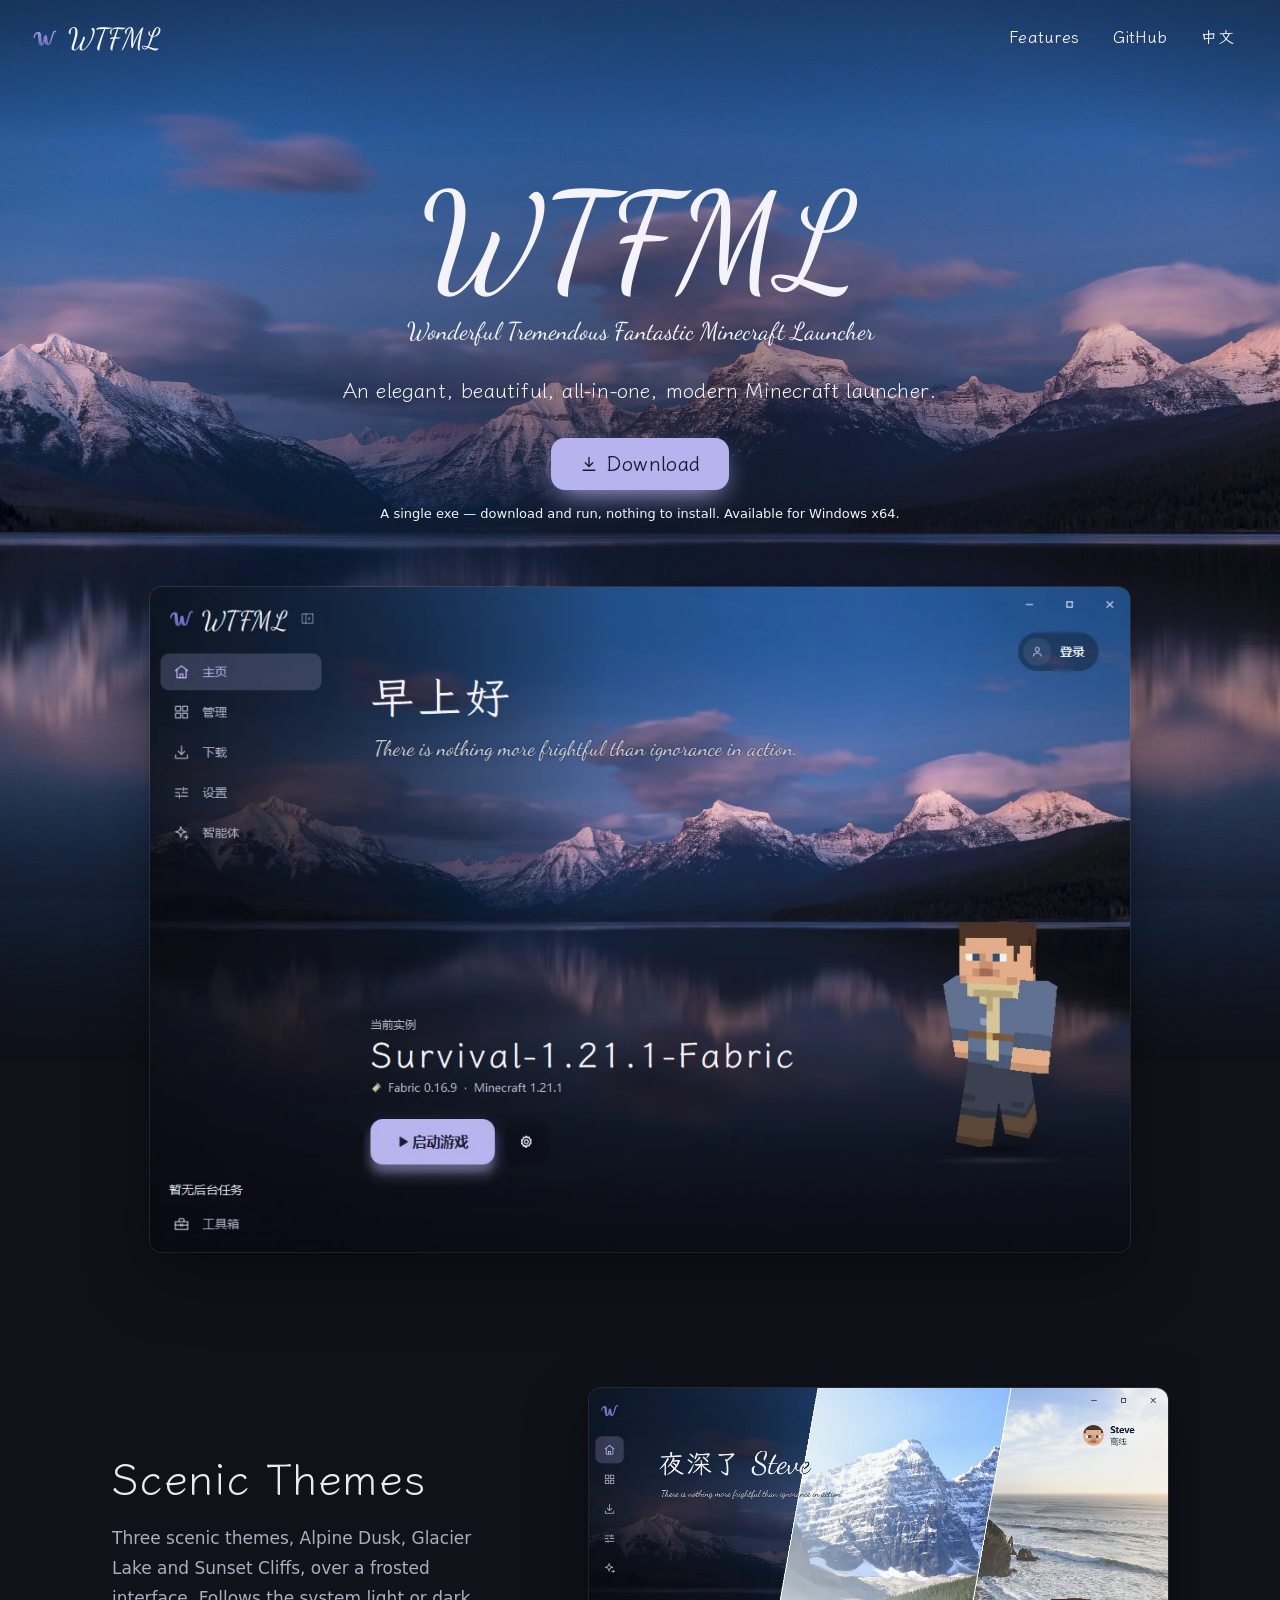
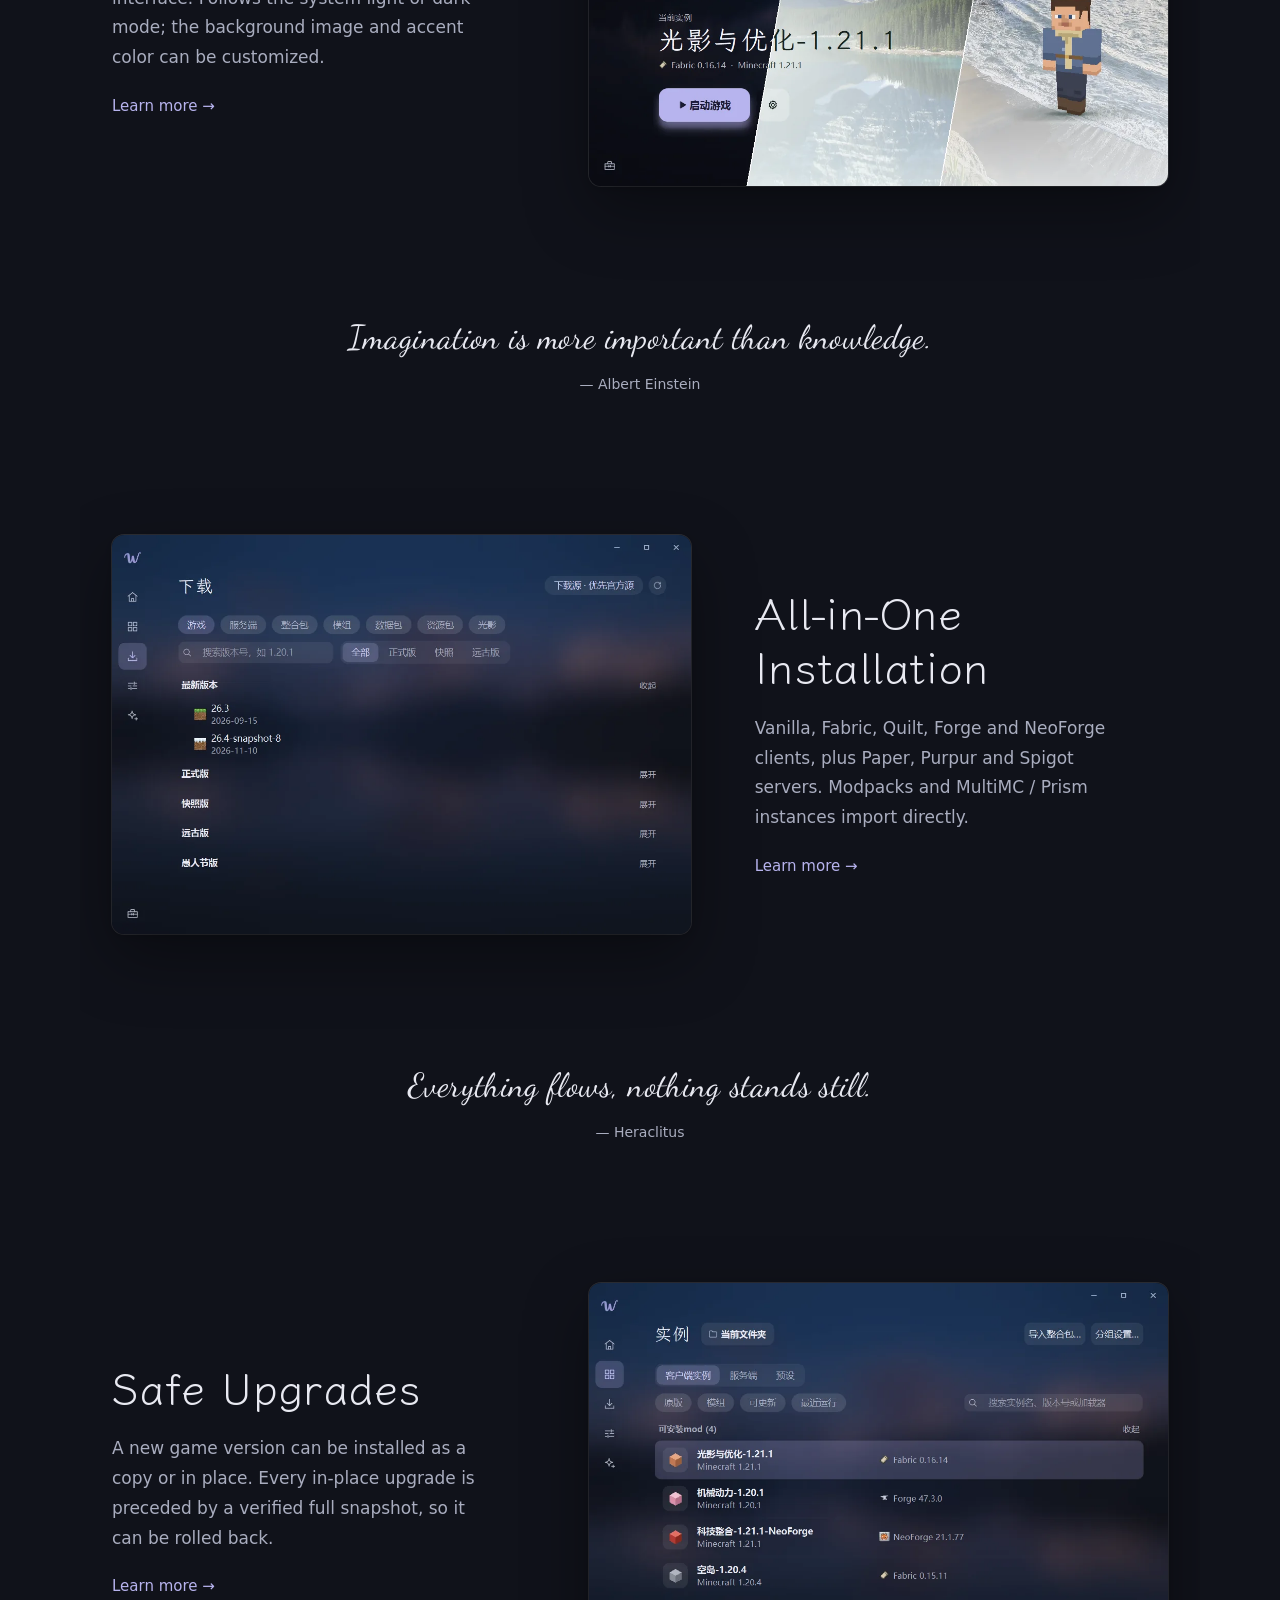
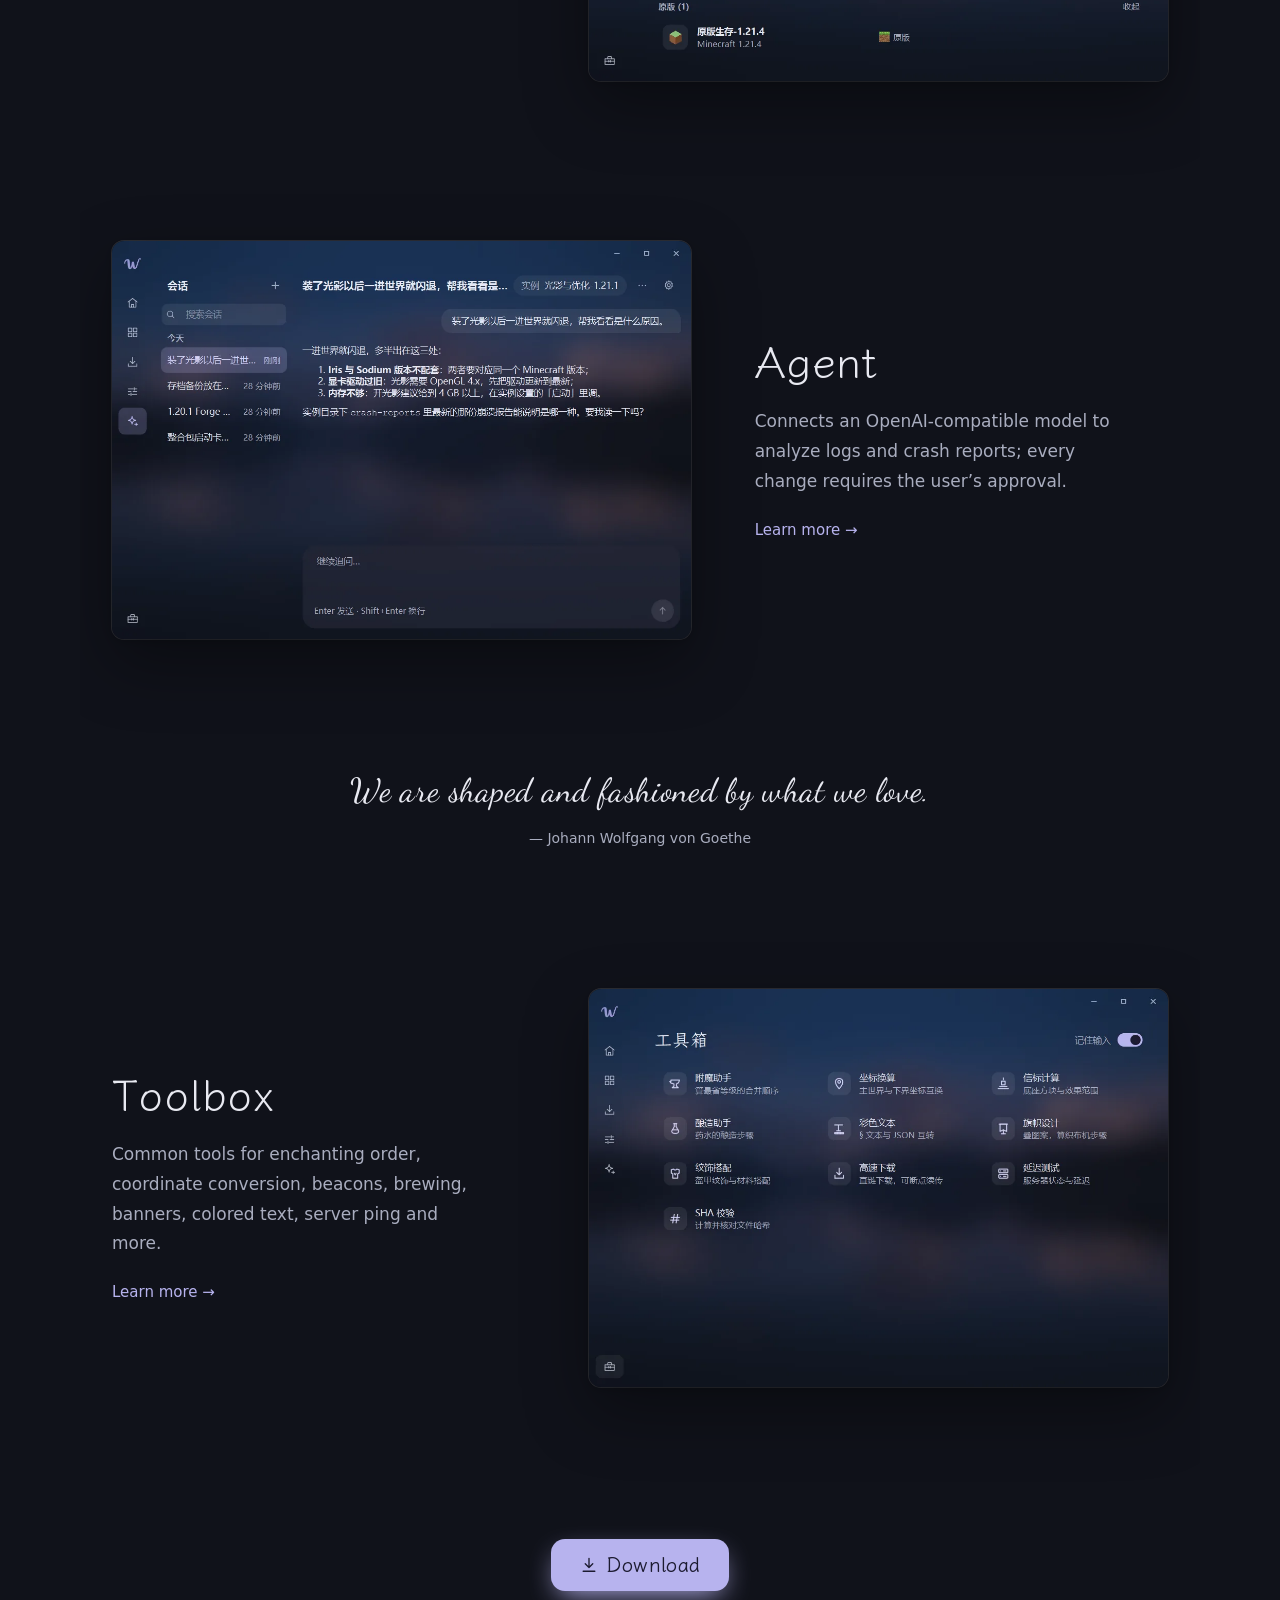
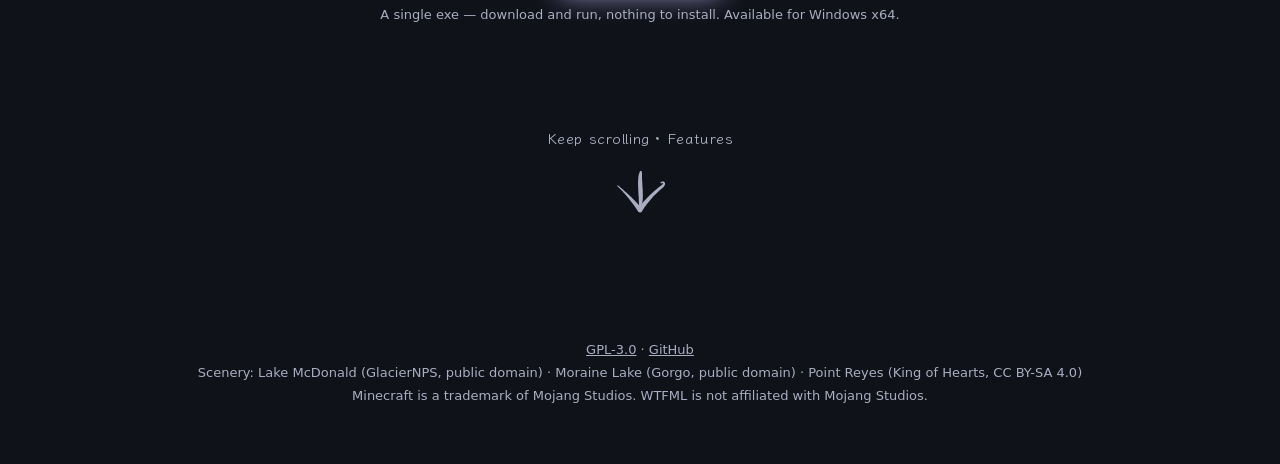
==== commit 58475da6: "官网动效：首屏入场、分层浮现、轻视差、站内换页转场、手写箭头继续下滑；不再跟随系统减少动态效果" ====
--- a/en/index.html
+++ b/en/index.html
@@ -11,6 +11,39 @@
 <link rel="icon" href="../assets/icon/wtfml.svg" type="image/svg+xml">
 <link rel="stylesheet" href="../fonts/fonts.css">
 <link rel="stylesheet" href="../css/tokens.css">
+<script>
+  // 动效标记：要动就先藏起首屏，等字体和首屏风景到了（最多 1 秒）再入场；系统要求减少动态效果时一个类都不加，页面照静态显示
+  (function () {
+    var r = document.documentElement, come = false, done = false;
+    try { come = sessionStorage.getItem('wtfml-enter'); sessionStorage.removeItem('wtfml-enter'); } catch (e) {}
+    r.classList.add('js-motion', 'js-reveal');
+    if (come) r.classList.add('is-arriving');  // 从站内另一页转场过来：内容从下方接着升上来
+    if (come === 'next') r.classList.add('is-continued');  // 首页继续下滑过来：页头已在上一页淡入到位，不再入场
+    function mark(e) { if (e.target.tagName === 'IMG') e.target.classList.add('is-loaded'); }  // 截图加载完再淡入
+    document.addEventListener('load', mark, true); document.addEventListener('error', mark, true);  // 元素的 load 不经过 window，挂在 document 上捕获
+    function ready() {
+      if (done) return; done = true;
+      var k = Math.max(.3, Math.min(1, (1100 - performance.now()) / 650));  // 来得晚就按比例收紧错落，内容 1.5 秒内都能读到
+      if (k < 1) r.style.setProperty('--k', k.toFixed(2));
+      r.classList.add('is-ready');
+      document.dispatchEvent(new Event('wtfml-ready'));
+      setTimeout(function () { if (!window.wtfmlMotion) r.classList.remove('js-reveal'); }, 1500);  // motion.js 没跑起来就别藏着
+    }
+    setTimeout(ready, 1000);
+    document.addEventListener('DOMContentLoaded', function () {
+      var w = [], f = document.fonts;
+      // 页头里每段字按它实际用的字体和粗细去要分片，不多下一片
+      if (f && f.load) document.querySelectorAll('header *').forEach(function (el) {
+        for (var n = el.firstChild, s; n; n = n.nextSibling) if (n.nodeType === 3 && /\S/.test(n.data)) {
+          s = getComputedStyle(el); w.push(f.load(s.fontStyle + ' ' + s.fontWeight + ' 16px ' + s.fontFamily, n.data));
+        }
+      });
+      var m = /url\("?(.*?)"?\)/.exec(getComputedStyle(document.querySelector('.hero') || document.body, '::before').backgroundImage);
+      if (m) { var i = new Image(); i.src = m[1]; if (i.decode) w.push(i.decode()); }
+      Promise.all(w).then(ready, ready);
+    });
+  })();
+</script>
 <link rel="stylesheet" href="../css/site.css">
 </head>
 <body class="frost-bg">
@@ -28,7 +61,7 @@
   </nav>
 
   <div class="wrap intro">
-    <h1 class="wordmark">WTFML</h1>
+    <h1 class="wordmark"><span class="wipe"><span>WTFML</span></span></h1>
     <p class="subtitle" lang="en">Wonderful Tremendous Fantastic Minecraft Launcher</p>
     <p class="tagline"><span>An elegant, beautiful, all-in-one,</span> <span>modern Minecraft launcher.</span></p>
     <a class="btn primary lg" href="https://github.com/wtfml/WTFML/releases/latest">
@@ -105,9 +138,9 @@
   </section>
 </main>
 
-<a class="next-page" href="features.html" data-next>
-  <span class="next-ring" aria-hidden="true"><svg viewBox="0 0 48 48"><circle class="track" cx="24" cy="24" r="22"/><circle class="fill" cx="24" cy="24" r="22" pathLength="1"/></svg><svg class="next-arrow" viewBox="0 0 48 48"><path d="M24 17v13m-5-5 5 5 5-5"/></svg></span>
+<a class="next-page" href="features.html" data-next="Features">
   <span>Keep scrolling · Features</span>
+  <span class="next-arrow"><svg class="next-arrow-svg" viewBox="0 9 64 52" width="56" height="46" aria-hidden="true" focusable="false"><mask id="arrow-pen-0" maskUnits="userSpaceOnUse" x="0" y="9" width="64" height="52"><path class="arrow-pen" d="M33.8,9.1L33,13C30.5,25 34.5,40 32,54L31.3,57.9" pathLength="1"/></mask><path d="M32.0,12.8L31.3,14.0 30.9,15.4 30.5,16.8 30.3,18.2 30.1,19.6 30.0,21.0 29.9,22.5 29.8,24.0 29.8,25.4 29.8,26.9 29.8,28.4 29.9,29.9 29.9,31.4 30.0,32.9 30.1,34.4 30.1,35.9 30.2,37.4 30.3,38.9 30.4,40.4 30.5,41.9 30.6,43.4 30.6,44.9 30.7,46.3 30.7,47.8 30.8,49.3 31.0,50.8 30.8,52.3 30.6,53.7A1.45,1.45 0 0 0 33.4,54.3L33.7,52.7 33.8,51.1 34.3,49.6 34.7,48.1 34.9,46.5 35.1,45.0 35.2,43.4 35.2,41.8 35.3,40.3 35.2,38.7 35.2,37.2 35.2,35.6 35.1,34.1 35.0,32.6 34.9,31.1 34.8,29.6 34.7,28.2 34.6,26.7 34.6,25.3 34.5,23.9 34.4,22.5 34.3,21.1 34.3,19.8 34.3,18.5 34.3,17.1 34.3,15.8 34.3,14.5 34.0,13.2A1.00,1.00 0 0 0 32.0,12.8Z" mask="url(#arrow-pen-0)"/><mask id="arrow-pen-1" maskUnits="userSpaceOnUse" x="0" y="9" width="64" height="52"><path class="arrow-pen" d="M3.5,26.4L6.5,29C15,36.5 24,46 32,56.5L34.4,59.7" pathLength="1"/></mask><path d="M6.1,29.4L7.0,30.3 7.9,31.1 8.8,32.0 9.6,32.9 10.5,33.8 11.4,34.7 12.3,35.7 13.1,36.6 14.0,37.6 14.9,38.6 15.8,39.6 16.6,40.6 17.5,41.6 18.3,42.6 19.2,43.7 20.0,44.7 20.9,45.8 21.7,46.9 22.6,48.0 23.4,49.1 24.2,50.2 25.0,51.3 25.8,52.4 26.6,53.6 27.4,54.7 28.2,55.9 29.0,57.0 29.8,58.2A2.80,2.80 0 0 0 34.2,54.8L33.3,53.7 32.3,52.7 31.3,51.6 30.4,50.6 29.4,49.5 28.4,48.5 27.4,47.5 26.5,46.5 25.5,45.5 24.5,44.5 23.5,43.5 22.5,42.5 21.5,41.6 20.5,40.6 19.5,39.7 18.5,38.7 17.6,37.8 16.6,36.9 15.6,36.0 14.6,35.2 13.6,34.3 12.6,33.4 11.7,32.6 10.7,31.8 9.7,30.9 8.8,30.1 7.8,29.3 6.9,28.6A0.60,0.60 0 0 0 6.1,29.4Z" mask="url(#arrow-pen-1)"/><mask id="arrow-pen-2" maskUnits="userSpaceOnUse" x="0" y="9" width="64" height="52"><path class="arrow-pen" d="M29.7,59.8L32,56.5C39.5,46 48,37 57,30C61,27 59.5,23.5 56.2,25.5L52.8,27.6" pathLength="1"/></mask><path d="M34.3,58.1L35.0,57.0 35.7,55.8 36.5,54.7 37.2,53.6 38.0,52.5 38.8,51.5 39.6,50.4 40.4,49.3 41.2,48.3 42.1,47.3 42.9,46.3 43.7,45.3 44.6,44.3 45.4,43.3 46.3,42.4 47.1,41.4 48.0,40.5 48.9,39.6 49.8,38.7 50.7,37.8 51.6,36.9 52.5,36.1 53.4,35.2 54.3,34.4 55.2,33.6 56.1,32.8 57.0,32.0 57.9,31.3 58.4,30.9 58.8,30.5 59.2,30.0 59.5,29.6 59.8,29.2 60.0,28.8 60.2,28.4 60.4,28.0 60.5,27.5 60.6,27.1 60.6,26.7 60.6,26.3 60.6,25.9 60.5,25.6 60.3,25.2 60.1,24.9 59.8,24.6 59.5,24.3 59.2,24.2 58.8,24.0 58.4,24.0 58.1,24.0 57.7,24.0 57.3,24.1 56.9,24.2 56.6,24.4 56.2,24.6 55.8,24.8A0.80,0.80 0 0 0 56.6,26.2L56.9,26.0 57.2,25.9 57.5,25.9 57.7,25.8 57.9,25.8 58.0,25.9 58.1,25.9 58.2,25.9 58.2,26.0 58.2,26.0 58.2,26.1 58.2,26.1 58.2,26.1 58.2,26.2 58.2,26.3 58.2,26.4 58.2,26.5 58.1,26.6 58.0,26.8 57.9,26.9 57.8,27.1 57.7,27.3 57.5,27.5 57.3,27.8 57.0,28.0 56.7,28.3 56.4,28.5 56.1,28.7 55.0,29.5 54.0,30.3 53.1,31.0 52.1,31.8 51.1,32.6 50.1,33.5 49.1,34.3 48.2,35.1 47.2,36.0 46.2,36.9 45.3,37.8 44.3,38.7 43.4,39.6 42.5,40.5 41.5,41.5 40.6,42.4 39.7,43.4 38.7,44.4 37.8,45.4 36.9,46.4 36.0,47.4 35.1,48.5 34.2,49.5 33.3,50.6 32.4,51.6 31.5,52.7 30.6,53.8 29.7,54.9A2.80,2.80 0 0 0 34.3,58.1Z" mask="url(#arrow-pen-2)"/></svg></span>
 </a>
 
 <footer class="wrap site-foot">
--- a/css/tokens.css
+++ b/css/tokens.css
@@ -200,8 +200,3 @@
 /* ================= 动效 ================= */
 .reveal { opacity: 0; transform: translateY(8px); transition: opacity var(--t-page) ease-out, transform var(--t-page) ease-out; }
 .reveal.is-in { opacity: 1; transform: none; }
-/* 网页没有 app 那样的「界面动效」开关，所以这里跟随系统的减少动态效果 */
-@media (prefers-reduced-motion: reduce) {
-  *, *::before, *::after { transition-duration: 0s !important; animation-duration: 0s !important; }
-  .reveal { opacity: 1; transform: none; }
-}
--- a/css/site.css
+++ b/css/site.css
@@ -129,37 +129,131 @@
 html:lang(en) .detail h2, html:lang(en) .all h2 { letter-spacing: .01em; }
 html:lang(en) .btn, html:lang(en) .nav-item { letter-spacing: .02em; }
 
-/* ===== 首页底部「继续下滑」：圆环随到底后的滚动量蓄满（--p 由 js/motion.js 写），箭头慢慢上下浮 ===== */
-.next-page { display: flex; flex-direction: column; align-items: center; gap: 12px; width: max-content; margin: -40px auto 0; padding: 8px 16px 64px;
-  color: var(--ink-2); font: 15px/1.4 var(--hand); letter-spacing: .08em; text-decoration: none; border-radius: var(--r-ctl); }
+/* ===== 首页底部「继续下滑」：一行字，下面一个手写箭头缓缓上下浮动；第一次滚进视口时一笔一笔写出来 ===== */
+.next-page { display: flex; flex-direction: column; align-items: center; gap: 18px; width: max-content; margin: -24px auto 0; padding: 8px 16px 84px;
+  color: var(--ink-2); font: 15px/1.4 var(--hand); letter-spacing: .2em; text-decoration: none; border-radius: var(--r-ctl); }
 .next-page:hover { color: var(--ink); }
-.next-ring { position: relative; width: 48px; height: 48px; }
-.next-ring svg { position: absolute; inset: 0; width: 100%; height: 100%; fill: none; }
-.next-ring circle { stroke-width: 1.5; }
-.next-ring .track { stroke: var(--line); }
-.next-ring .fill { stroke: var(--accent); stroke-width: 2.25; stroke-linecap: round; stroke-dasharray: 1; stroke-dashoffset: calc(1 - var(--p, 0)); transform: rotate(-90deg); transform-origin: center; }
-.next-arrow { stroke: currentColor; stroke-width: 1.6; stroke-linecap: round; stroke-linejoin: round; animation: next-float 2.4s ease-in-out infinite; }
-@keyframes next-float { 50% { transform: translateY(3px); } }
-html:lang(en) .next-page { letter-spacing: .02em; }
-
-/* 浮现：只有 motion.js 加了 js-reveal 才先藏起来；慢、轻，不弹跳 */
-.js-reveal .hero ~ main > .feature, .js-reveal .hero ~ main > .quote { transition: opacity 600ms var(--ease), transform 600ms var(--ease); }
-.js-reveal .hero ~ main > :is(.feature, .quote):not(.is-in) { opacity: 0; transform: translateY(12px); }
-
-/* 离开首页：整页磨砂再淡到底色，500ms 后跳转 */
-.leave-veil { position: fixed; inset: 0; z-index: 50; pointer-events: none; background: rgba(16, 18, 26, 0);
-  -webkit-backdrop-filter: blur(0); backdrop-filter: blur(0); transition: background-color 500ms ease-in, backdrop-filter 500ms var(--ease), -webkit-backdrop-filter 500ms var(--ease); }
-.is-leaving .leave-veil { background: rgba(16, 18, 26, 1); -webkit-backdrop-filter: blur(14px); backdrop-filter: blur(14px); }
-
-/* 从首页进功能详解：页头和各段依次浮现（标记由页头内联脚本从 sessionStorage 读，地址栏不留参数）；直接打开不动 */
-.from-home .page-intro, .from-home main > section { animation: enter-rise 600ms var(--ease) both; }
-.from-home main > section:nth-child(1) { animation-delay: 90ms; }
-.from-home main > section:nth-child(2) { animation-delay: 180ms; }
-.from-home main > section:nth-child(n+3) { animation-delay: 270ms; }
-@keyframes enter-rise { from { opacity: 0; transform: translateY(12px); } }
-
-@media (prefers-reduced-motion: reduce) {
-  .next-arrow, .from-home .page-intro, .from-home main > section { animation: none; }
-  .js-reveal .hero ~ main > :is(.feature, .quote) { opacity: 1; transform: none; transition: none; }
-  .leave-veil { display: none; }
-}
+.next-arrow { display: block; transform-origin: 50% 0; }  /* 箭头 svg 由 arrow_gen.py 生成后贴进 index.html */
+.next-arrow svg { display: block; fill: currentColor; }
+.arrow-pen { fill: none; stroke: #fff; stroke-width: 9; stroke-dasharray: 1; }  /* 遮罩里的笔路：dashoffset 1 → 0 就是把这一笔写出来 */
+html:lang(en) .next-page { letter-spacing: .04em; }
+
+/* ================= 动效（宣传页可以比 app 华丽；只动 transform / opacity / filter） =================
+ * 标记类由页头内联脚本加：js-motion 要动、is-ready 字体和首屏风景已到（最多等 1 秒）、js-reveal 滚动浮现、
+ * is-arriving 站内转场进来；img 加载完挂 is-loaded，滚进视口的段落由 motion.js 挂 is-in。
+ * 隐藏态都挂在这些类后面：JS 关了一个类都没有，页面就是最终的静态样子。
+ * 不认 prefers-reduced-motion（用户定的：系统关了动画效果的访客也看全部动效），所以没有 reduce 分支。
+ * 关键帧只写 from、填充用 backwards：动完效果撤掉，悬停的 transform 不会被锁住。 */
+:root { --enter: cubic-bezier(.16, 1, .3, 1); --wipe: cubic-bezier(.5, .05, .2, 1); --k: 1; --blur: 6px; --tilt: 14deg; --slide: 64px; --lift: 0px; --turn: -8deg; }
+
+@keyframes m-rise  { from { opacity: 0; transform: translateY(18px); filter: blur(var(--blur)); } }
+@keyframes m-drop  { from { opacity: 0; transform: translateY(-12px); } }
+@keyframes m-focus { from { opacity: 0; transform: scale(.97); filter: blur(calc(var(--blur) * 2)); } }
+@keyframes m-win   { from { transform: translateX(-100%); } }
+@keyframes m-ink   { from { transform: translateX(100%); filter: blur(var(--blur)); } }
+@keyframes m-scene { from { opacity: 0; } }  /* 清晰风景从底下同一张图的磨砂层里浮出来，看着就是由虚到实；只动透明度，弱显卡也不掉帧 */
+@keyframes m-peek  { from { opacity: 0; transform: perspective(1800px) translateY(96px) rotateX(var(--tilt)) scale(.94); } }
+/* 截图从所在一侧滑进：--dir 1 从右、-1 从左；手机改成从下往上（只改变量不换动画名，跨断点缩放窗口时不会重放） */
+@keyframes m-slide { from { opacity: 0; transform: perspective(1600px) translate(calc(var(--slide) * var(--dir, 1)), var(--lift)) rotateY(calc(var(--turn) * var(--dir, 1))); } }
+@keyframes m-fade  { from { opacity: 0; } }
+
+/* —— 首屏入场：风景由虚到实；导航落下；WTFML 从左往右擦出；其余依次浮现；主截图带透视升起落平 —— */
+.js-motion:not(.is-ready) :is(.topbar, .intro > *, .page-intro h1) { opacity: 0; }
+.js-motion:not(.is-ready) .hero::before { opacity: 0; }
+.is-ready .hero::before { animation: m-scene 1800ms var(--enter) backwards; }
+.is-ready .topbar { animation: m-drop 800ms var(--enter) backwards; }
+/* 擦出：外框从左滑进、里面的字反向滑同样的距离，字原地不动、可见窗口扫过去；外框右缘一段渐隐当笔锋 */
+.wipe { display: inline-block; margin: -.3em -.45em -.3em -.15em; }
+.wipe > span { display: inline-block; padding: .3em .45em .3em .15em; }  /* 留出 Dancing Script 出框的笔画，不被遮罩切掉 */
+.js-motion .wipe { -webkit-mask: linear-gradient(90deg, #000 calc(100% - .4em), transparent) no-repeat; mask: linear-gradient(90deg, #000 calc(100% - .4em), transparent) no-repeat; }
+.is-ready .wipe { animation: m-win 1300ms var(--wipe) calc(var(--k) * 100ms) backwards; }
+.is-ready .wipe > span { animation: m-ink 1300ms var(--wipe) calc(var(--k) * 100ms) backwards; }
+.is-ready :where(.subtitle, .tagline, .intro > .btn, .note, .page-intro h1) { animation: m-rise 1000ms var(--enter) backwards; }
+.is-ready .subtitle { animation-delay: calc(var(--k) * 420ms); }
+.is-ready .tagline { animation-delay: calc(var(--k) * 540ms); }
+.is-ready .intro > .btn { animation-delay: calc(var(--k) * 660ms); }
+.is-ready .note { animation-delay: calc(var(--k) * 740ms); }
+.is-ready .page-intro h1 { animation-delay: calc(var(--k) * 120ms); }
+/* 截图都等图片到了再出来；主截图在首屏最后升起 */
+.js-motion .shot:not(.is-loaded) { opacity: 0; }
+.is-ready .peek.is-loaded { transform-origin: 50% 0; animation: m-peek 1500ms var(--enter) calc(var(--k) * 760ms) backwards; }
+
+/* —— 首屏风景随滚动：慢半拍往下走（视差）并渐暗，过渡到正文的磨砂底；浏览器支持滚动时间线才有，全在合成线程上跑 —— */
+@keyframes m-drift { to { translate: 0 24vh; filter: opacity(.3); } }  /* 渐暗用 filter 的 opacity，不和入场的透明度抢 */
+@supports (animation-timeline: scroll()) {
+  .hero::before { animation: m-drift linear both; animation-timeline: scroll(root); animation-range: 0 100vh; }
+  .is-ready .hero::before { animation: m-scene 1800ms var(--enter) backwards, m-drift linear both; animation-timeline: auto, scroll(root); animation-range: normal, 0 100vh; }
+}
+
+/* —— 滚动分层浮现：标题 → 说明 → 要点 → 链接；截图从所在一侧带一点转角滑进；每日一言由虚到实 —— */
+.js-reveal main > :not(.is-in) :is(.feature-copy > *, .detail-copy > :not(.points), .points li, .all h2, .all li, .shot),
+.js-reveal main > :is(.quote, .closing):not(.is-in) > * { opacity: 0; }
+.is-in :is(.feature-copy > *, .detail-copy > :not(.points), .points li), .all.is-in :is(h2, li), .closing.is-in > * { animation: m-rise 1000ms var(--enter) calc(var(--i, 0) * 160ms + var(--d, 0ms)) backwards; }
+.quote.is-in > blockquote { animation: m-focus 1400ms var(--enter) calc(var(--i, 0) * 160ms) backwards; }
+.quote.is-in > figcaption { animation: m-rise 1000ms var(--enter) calc(var(--i, 0) * 160ms + 420ms) backwards; }
+:is(.feature-copy, .detail-copy) > :nth-child(2) { --d: 110ms; }
+:is(.feature-copy, .detail-copy) > :nth-child(3) { --d: 220ms; }
+.points li:nth-child(1) { --d: 240ms; } .points li:nth-child(2) { --d: 320ms; } .points li:nth-child(3) { --d: 400ms; }
+.all li { --d: 140ms; } .all li:nth-child(n+3) { --d: 200ms; } .all li:nth-child(n+5) { --d: 260ms; } .all li:nth-child(n+7) { --d: 320ms; } .all li:nth-child(n+9) { --d: 380ms; }
+.closing > :nth-child(2) { --d: 120ms; }
+.is-in .shot.is-loaded { animation: m-slide 1300ms var(--enter) calc(var(--i, 0) * 160ms + 160ms) backwards; }
+.flip .shot { --dir: -1; }
+main, .hero { overflow-x: clip; }  /* 截图滑进、风景入场放大时探出两侧，不撑出横向滚动条（clip 只裁横向，风景往下的渐隐照旧） */
+
+/* —— 悬停：主按钮上浮一点、亮起同色光晕（光晕是常驻的伪元素，只动它的透明度）；顶栏下划线从中间展开 —— */
+@media (hover: hover) {
+  .btn.primary { position: relative; transition: background var(--t-fast) var(--ease), transform 260ms var(--enter); }
+  .btn.primary::after { content: ""; position: absolute; inset: 0; border-radius: inherit; pointer-events: none; opacity: 0;
+    box-shadow: 0 14px 34px -8px var(--accent-fill), 0 0 26px rgba(183, 179, 238, .38); transition: opacity 260ms var(--ease); }
+  .btn.primary:hover { transform: translateY(-2px); }
+  .btn.primary:hover::after { opacity: 1; }
+  .btn.primary:hover:active { transform: translateY(1px); }
+  .topbar .nav-item::after { content: ""; position: absolute; left: 14px; right: 14px; bottom: 5px; height: 1.5px; border-radius: 1px;
+    background: currentColor; opacity: .75; transform: scaleX(0); transition: transform 320ms var(--enter); }
+  .topbar .nav-item:hover::after { transform: scaleX(1); }
+}
+.topbar .nav-item:focus-visible::after { transform: scaleX(1); }
+
+/* —— 换页像一直滚下去。磨砂风景是 body 的固定伪元素，两页同一张，全程不动，看上去是同一块玻璃上换了一页内容。
+ * 首页到底继续下滑（is-pulling，随 --p）：底部从下往上加深（.next-shade），箭头沉下去淡尽，本页内容上移淡去，
+ * 功能详解的页头影子（.next-ghost）从模糊到清晰淡入到它真实的位置；
+ * 全清晰时跳转，新页带 is-continued，页头原样出现，只有正文升上来。
+ * 点站内链接（is-leaving）：内容上移淡出，500ms 后跳转；新页内容从下方升上来（is-arriving）。 —— */
+@property --p { syntax: '<number>'; inherits: false; initial-value: 0; }  /* 蓄力进度，motion.js 只写在下面这几块上 */
+body > :is(header, main, .next-page, footer) { transition: transform 260ms var(--enter), opacity 260ms var(--enter); }
+.is-pulling body > :is(header, main, .next-page, footer) { transform: translateY(calc(var(--p, 0) * -64px)); opacity: calc(1 - var(--p, 0) * 1.15); }
+.next-ghost { position: fixed; inset: 0 0 auto; z-index: 5; pointer-events: none; visibility: hidden; opacity: 0;
+  transition: opacity 260ms var(--enter), transform 260ms var(--enter), filter 260ms var(--enter); }
+.next-ghost * { animation: none !important; }  /* 影子里复制的顶栏、标题不跟着本页的入场动画走 */
+.is-pulling .next-ghost { visibility: visible; opacity: calc(var(--p, 0) * 1.1 - .1); transform: translateY(calc((1 - var(--p, 0)) * 32px)); filter: blur(calc((1 - var(--p, 0)) * 10px)); }
+.is-continued :is(.topbar, .page-intro h1) { opacity: 1 !important; animation: none !important; }
+.is-continued.is-arriving body > header { animation: none; }
+/* 底部加深：从底边往上一层暗色，随 --p 变浓；继续下滑到达功能详解时从同样的浓度慢慢退掉，接得上 */
+.next-shade, .is-continued body::after { content: ""; position: fixed; inset: auto 0 0; height: 100vh; z-index: 4; pointer-events: none;
+  background: linear-gradient(to top, rgba(7, 9, 20, .94), rgba(7, 9, 20, .72) 30%, rgba(7, 9, 20, .3) 62%, rgba(7, 9, 20, 0)); }
+.next-shade { opacity: 0; visibility: hidden; transition: opacity 260ms var(--enter); }
+.is-pulling .next-shade { visibility: visible; opacity: var(--p, 0); }
+.is-continued body::after { opacity: 0; animation: m-shade 1300ms var(--enter) backwards; }
+@keyframes m-shade { from { opacity: 1; } }
+/* 箭头：比内容先淡尽（p≈.55），顺势往下沉、拉长一点 */
+.next-arrow { transition: transform 260ms var(--enter), opacity 260ms var(--enter); }
+.is-pulling .next-arrow { opacity: calc(1 - var(--p, 0) * 1.6); transform: translateY(calc(var(--p, 0) * 96px)) scaleY(calc(1 + var(--p, 0) * .35)); }
+/* 浮动：慢、轻，写完再开始；没滚到之前停着（paused 时连延迟都不走） */
+.js-motion .next-arrow svg { animation: arrow-float 3.6s cubic-bezier(.45, 0, .55, 1) 1.5s infinite; }
+@keyframes arrow-float { 0%, 100% { transform: translateY(-3px); } 50% { transform: translateY(5px); } }
+.js-motion .arrow-pen { animation: arrow-write 800ms var(--wipe) backwards; }
+#arrow-pen-1 .arrow-pen { animation-duration: 360ms; animation-delay: 700ms; }
+#arrow-pen-2 .arrow-pen { animation-duration: 460ms; animation-delay: 1000ms; }
+@keyframes arrow-write { from { stroke-dashoffset: 1; } }
+.js-reveal .next-page:not(.is-in) :is(svg, .arrow-pen) { animation-play-state: paused; }  /* 压过下面 is-arriving 的整体升入 */
+.is-leaving body > :is(header, main, .next-page, footer) { transform: translateY(-18vh); opacity: 0; transition: transform 520ms cubic-bezier(.5, 0, .75, 0), opacity 420ms ease-in; }
+@keyframes m-arrive { from { opacity: 0; transform: translateY(16vh); } }
+.is-arriving body > :is(header, main, footer) { animation: m-arrive 1100ms var(--enter) backwards; }
+/* 支持跨页视图过渡的浏览器（Chromium 126+、Safari 18.2+）里，跳转那一下的空档也交叉淡化，不闪底色 */
+@view-transition { navigation: auto; }
+
+/* —— 手机：模糊和转角收小，截图改成从下往上浮（单栏时左右滑没有方向感） —— */
+@media (max-width: 860px) {
+  :root { --blur: 0px; --tilt: 8deg; --slide: 0px; --lift: 40px; --turn: 0deg; }
+}
+
